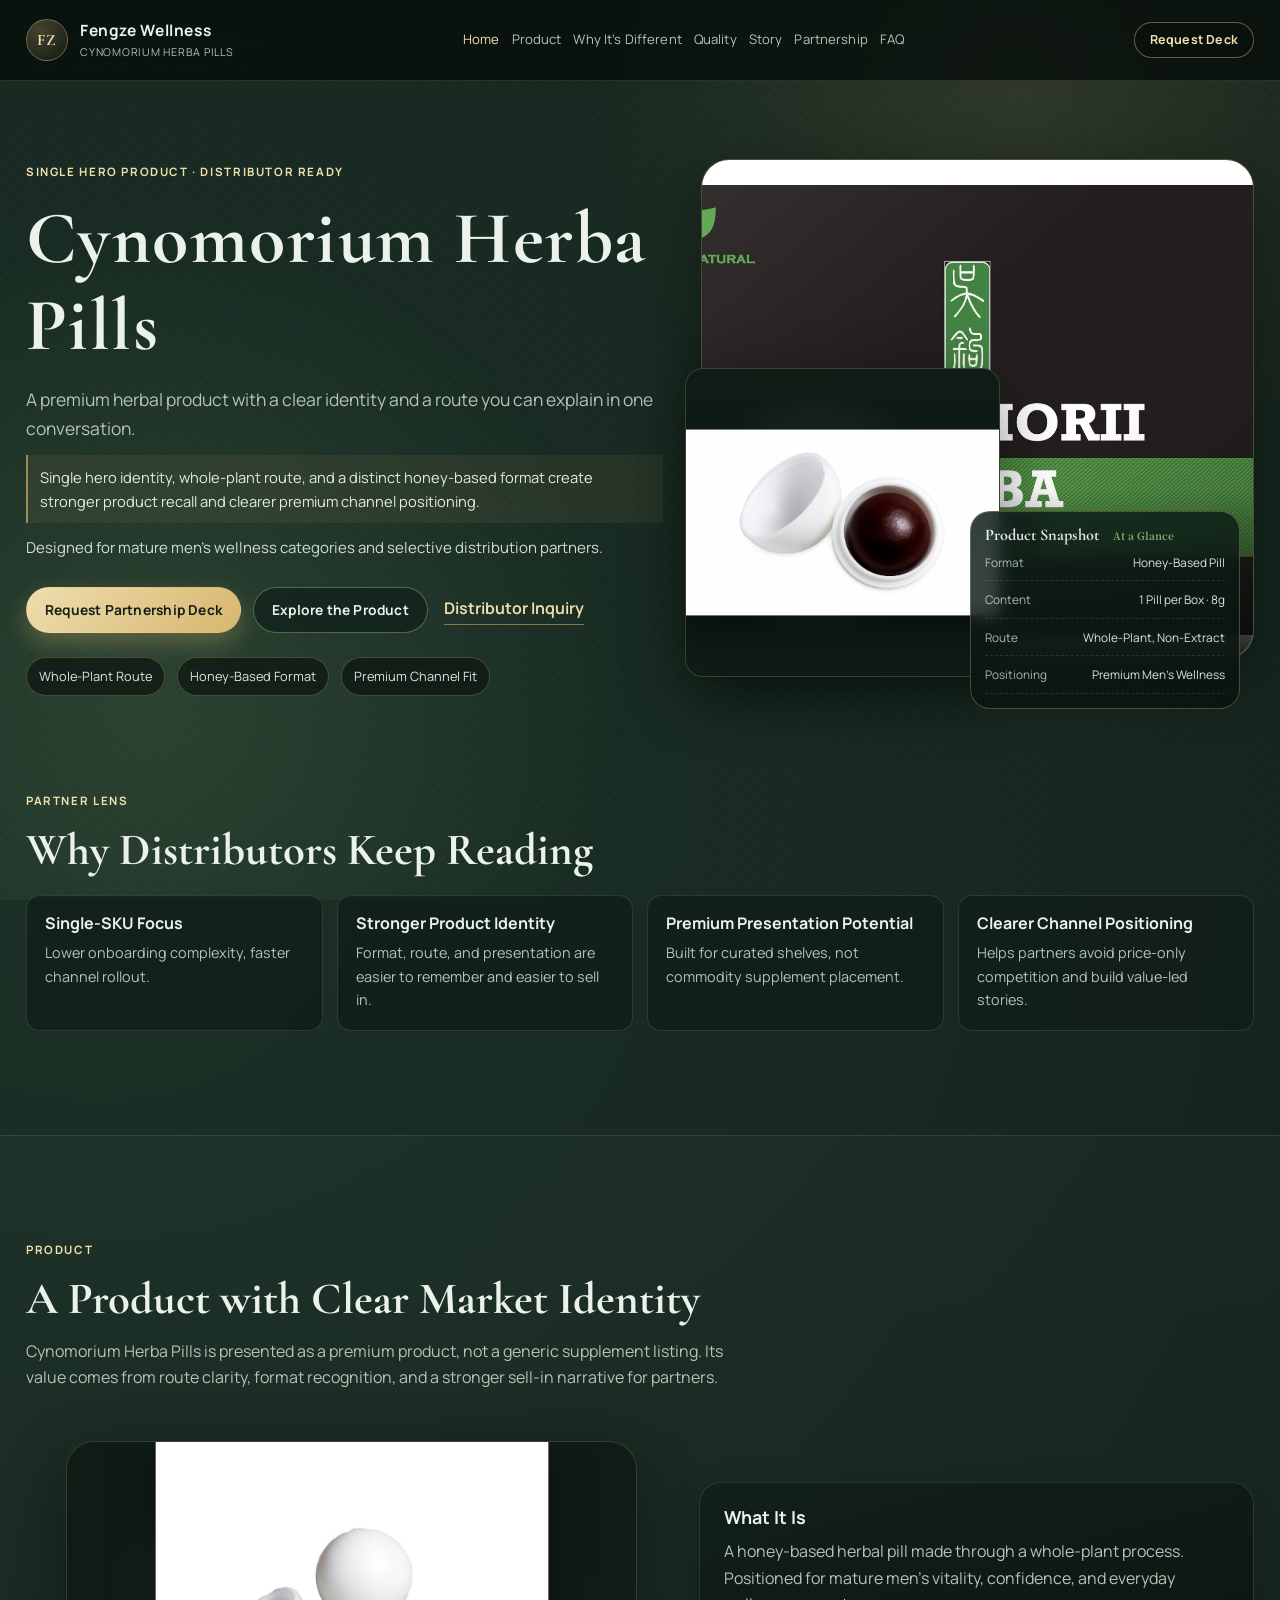
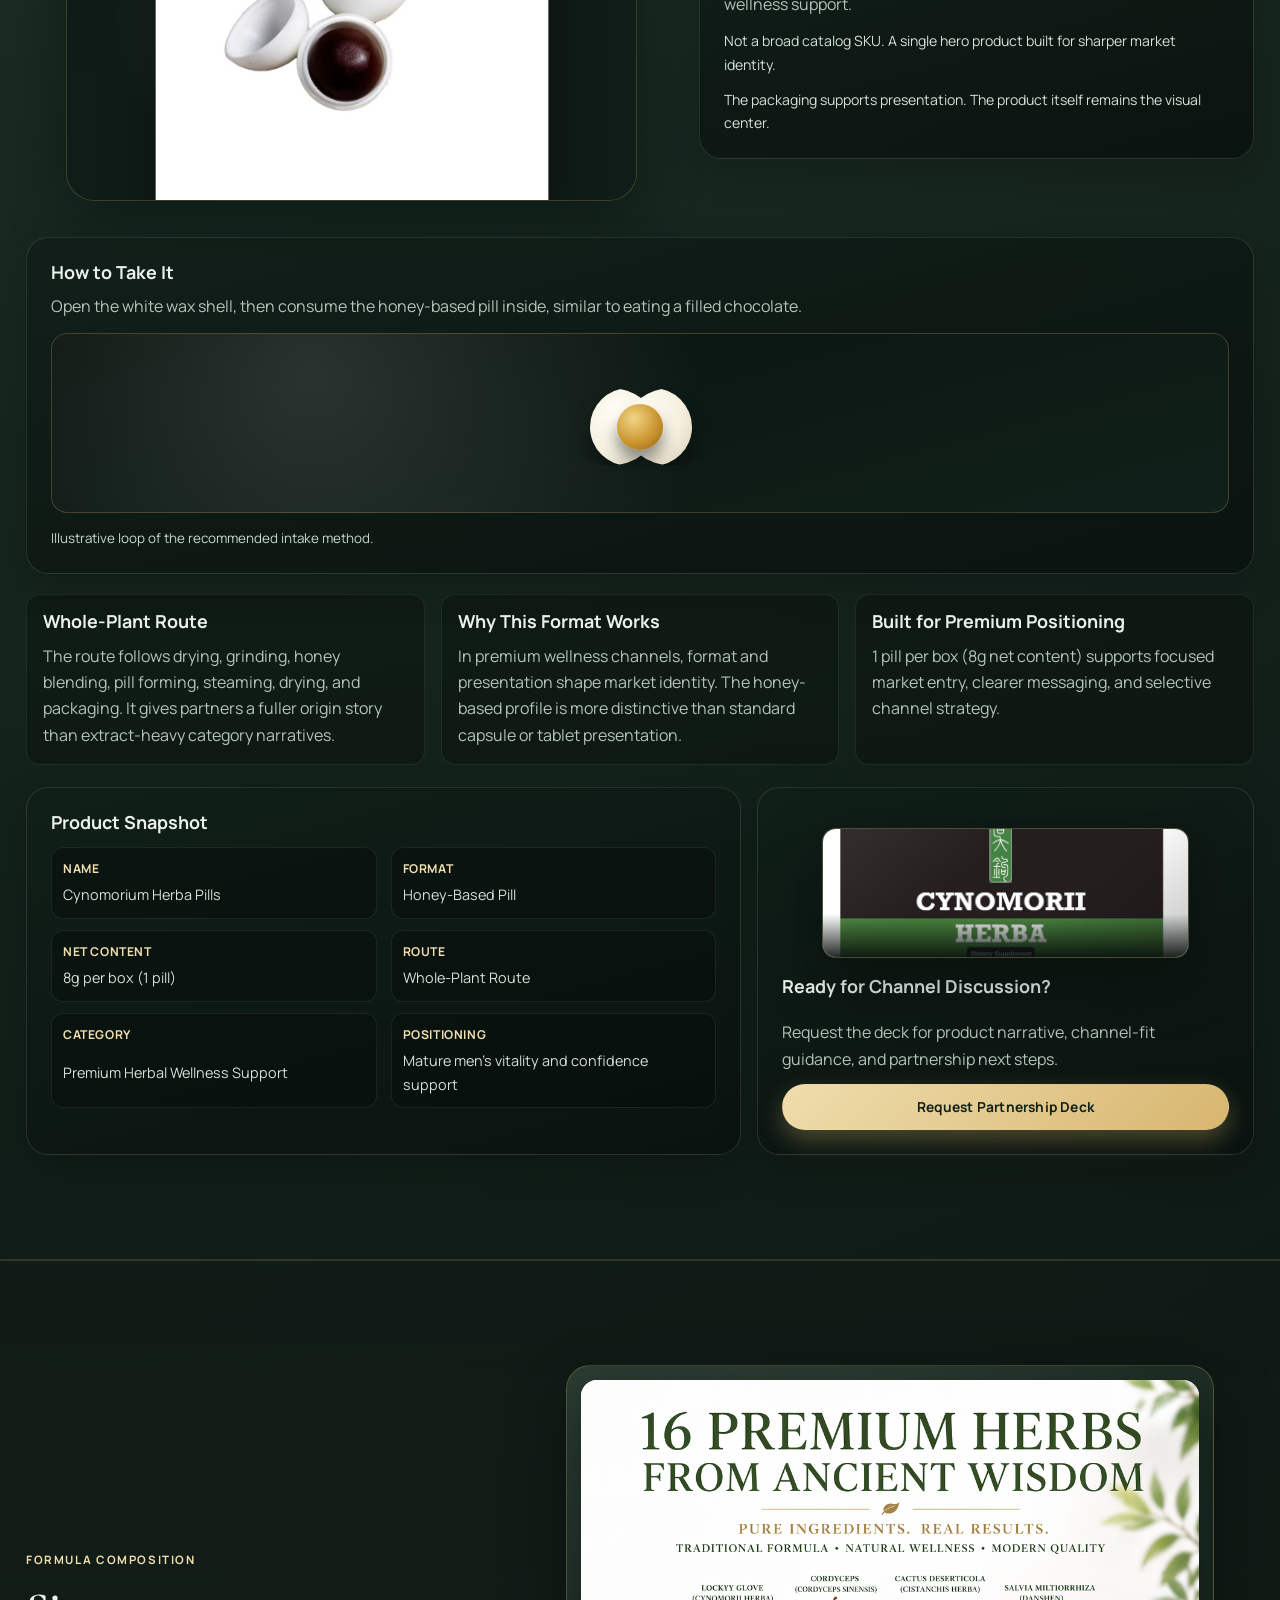
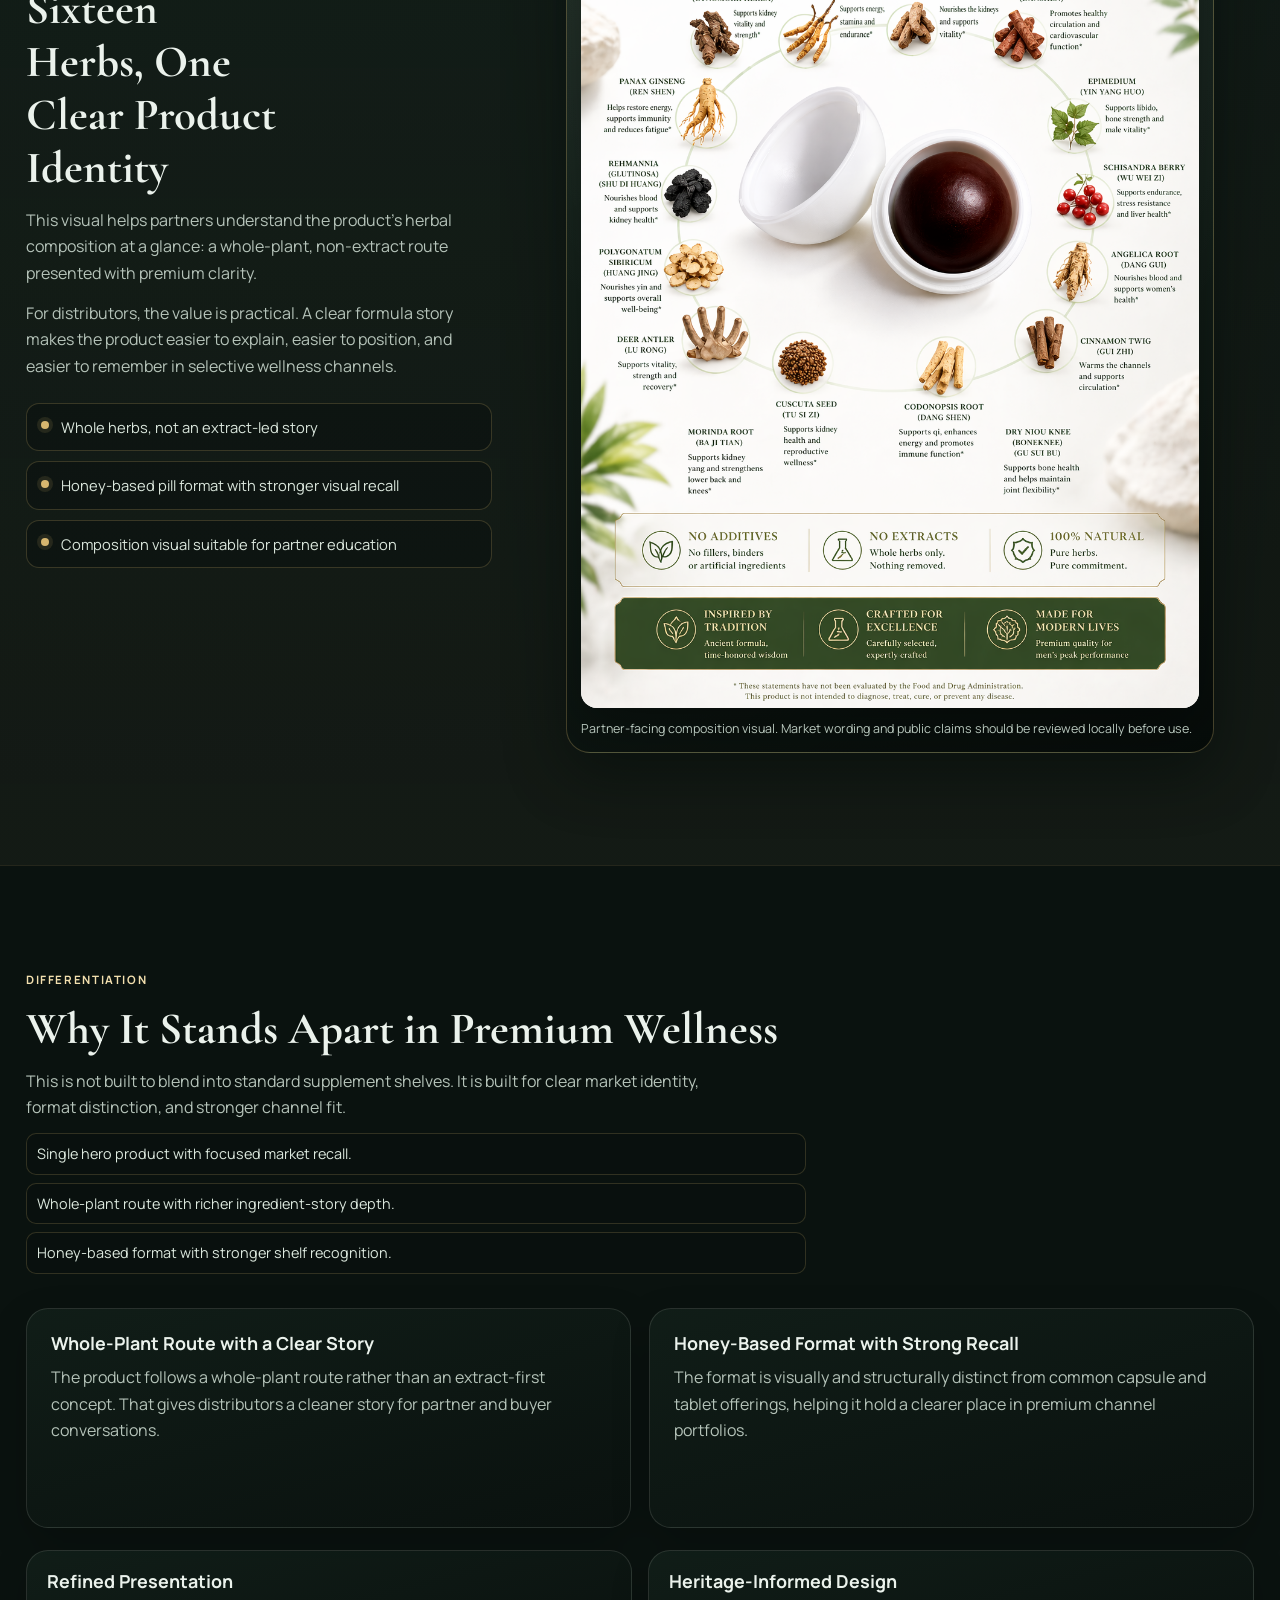
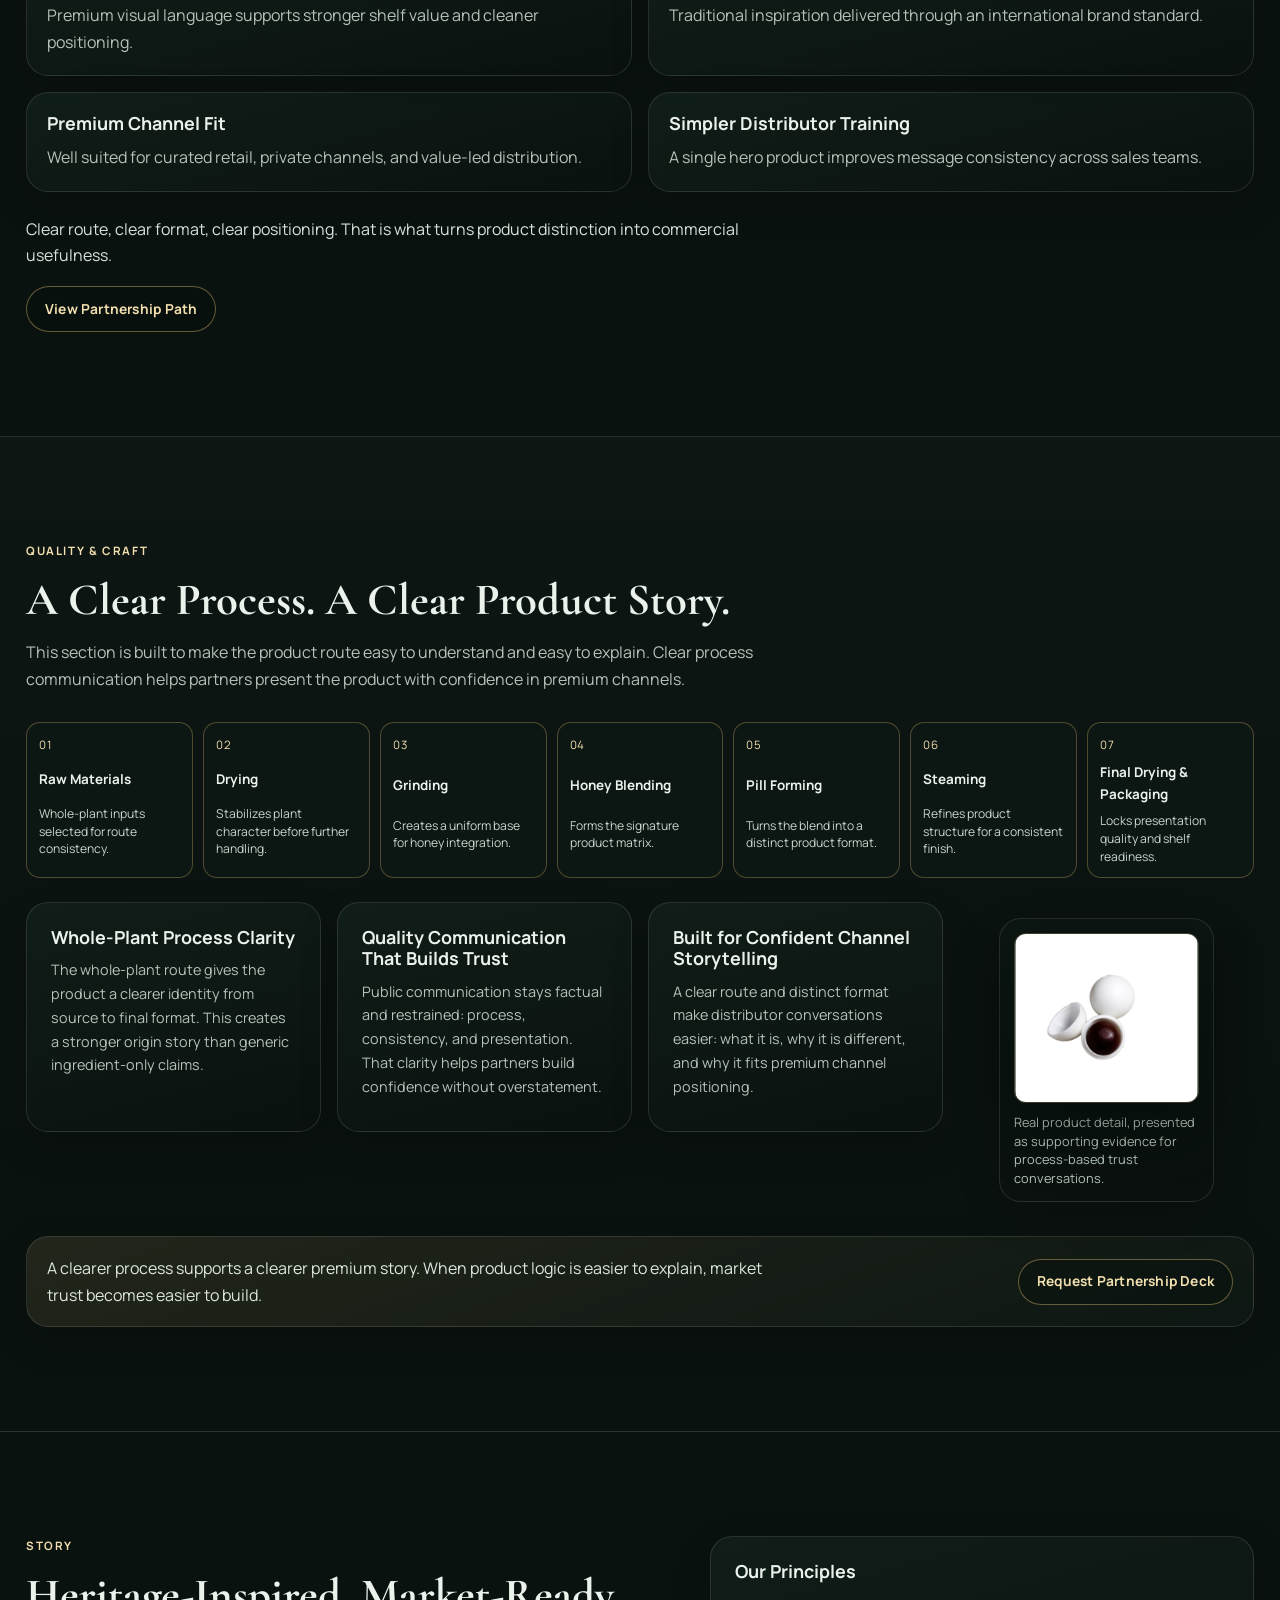
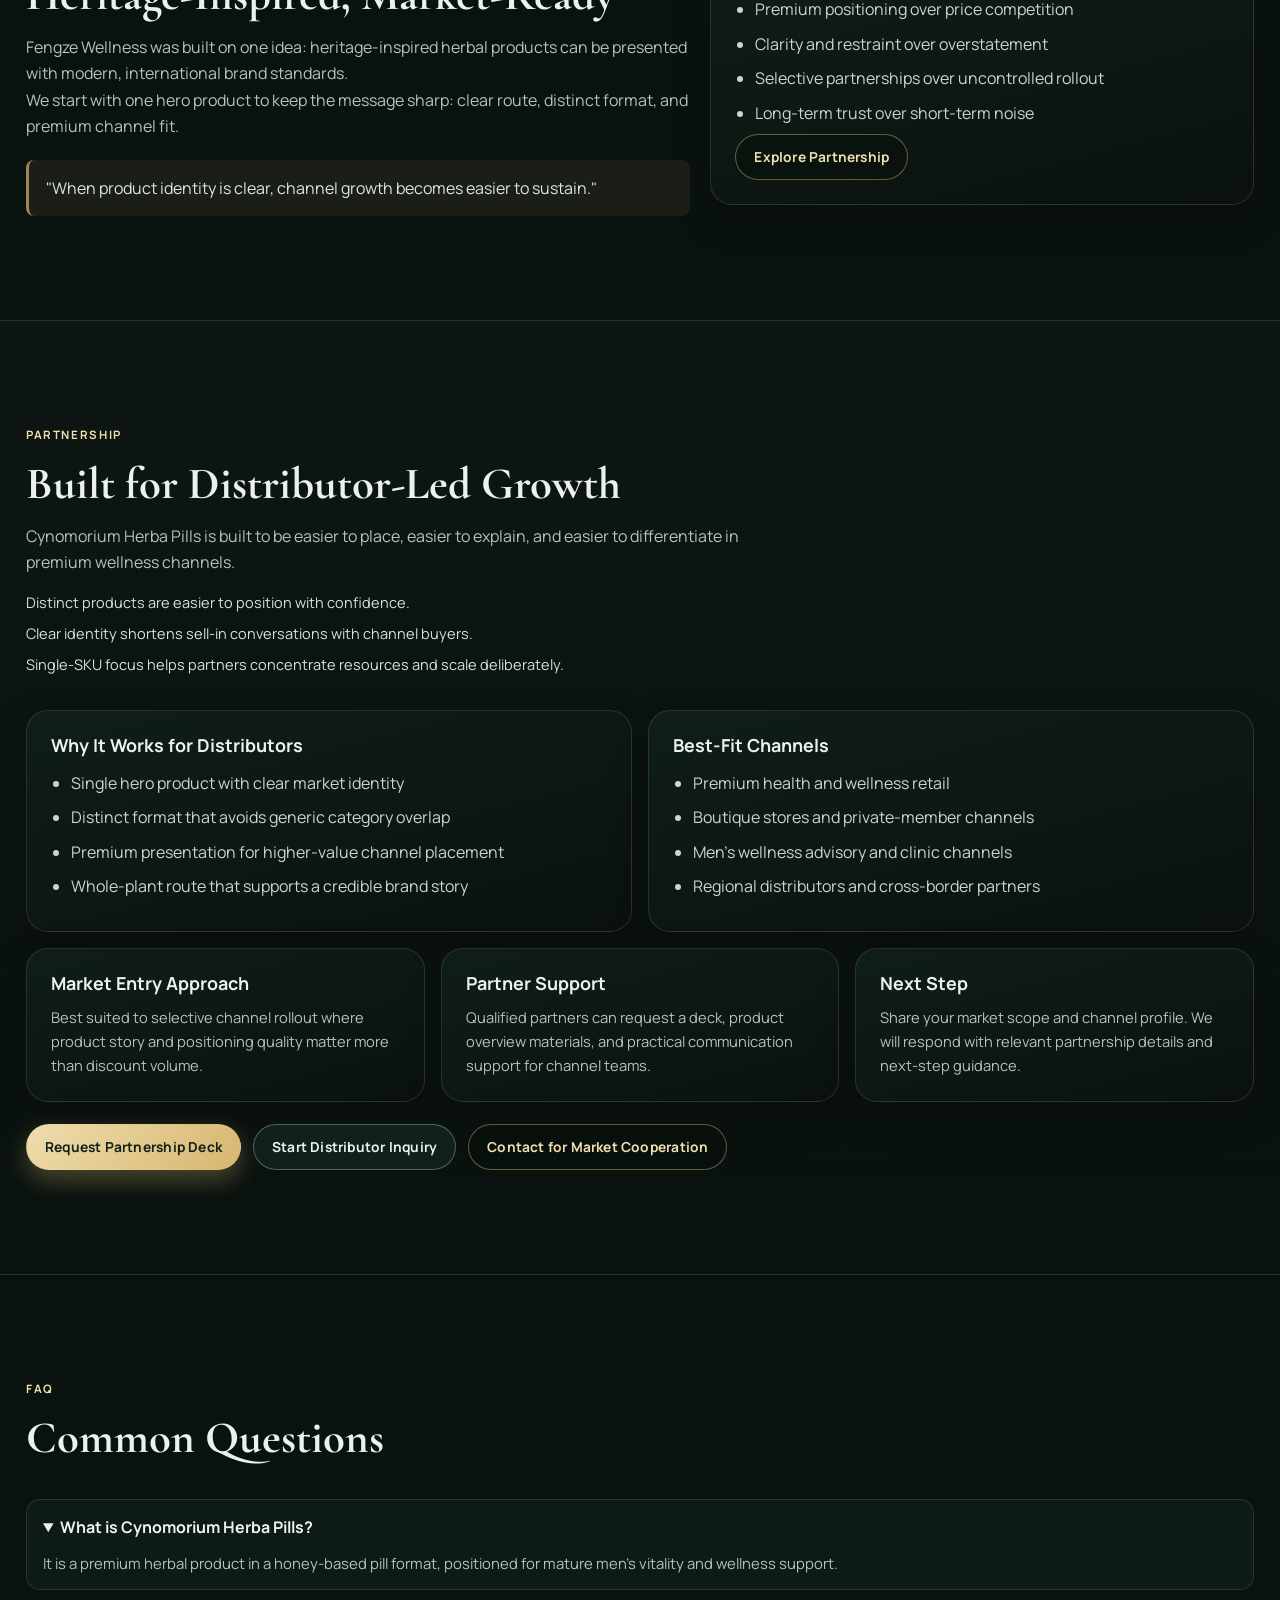
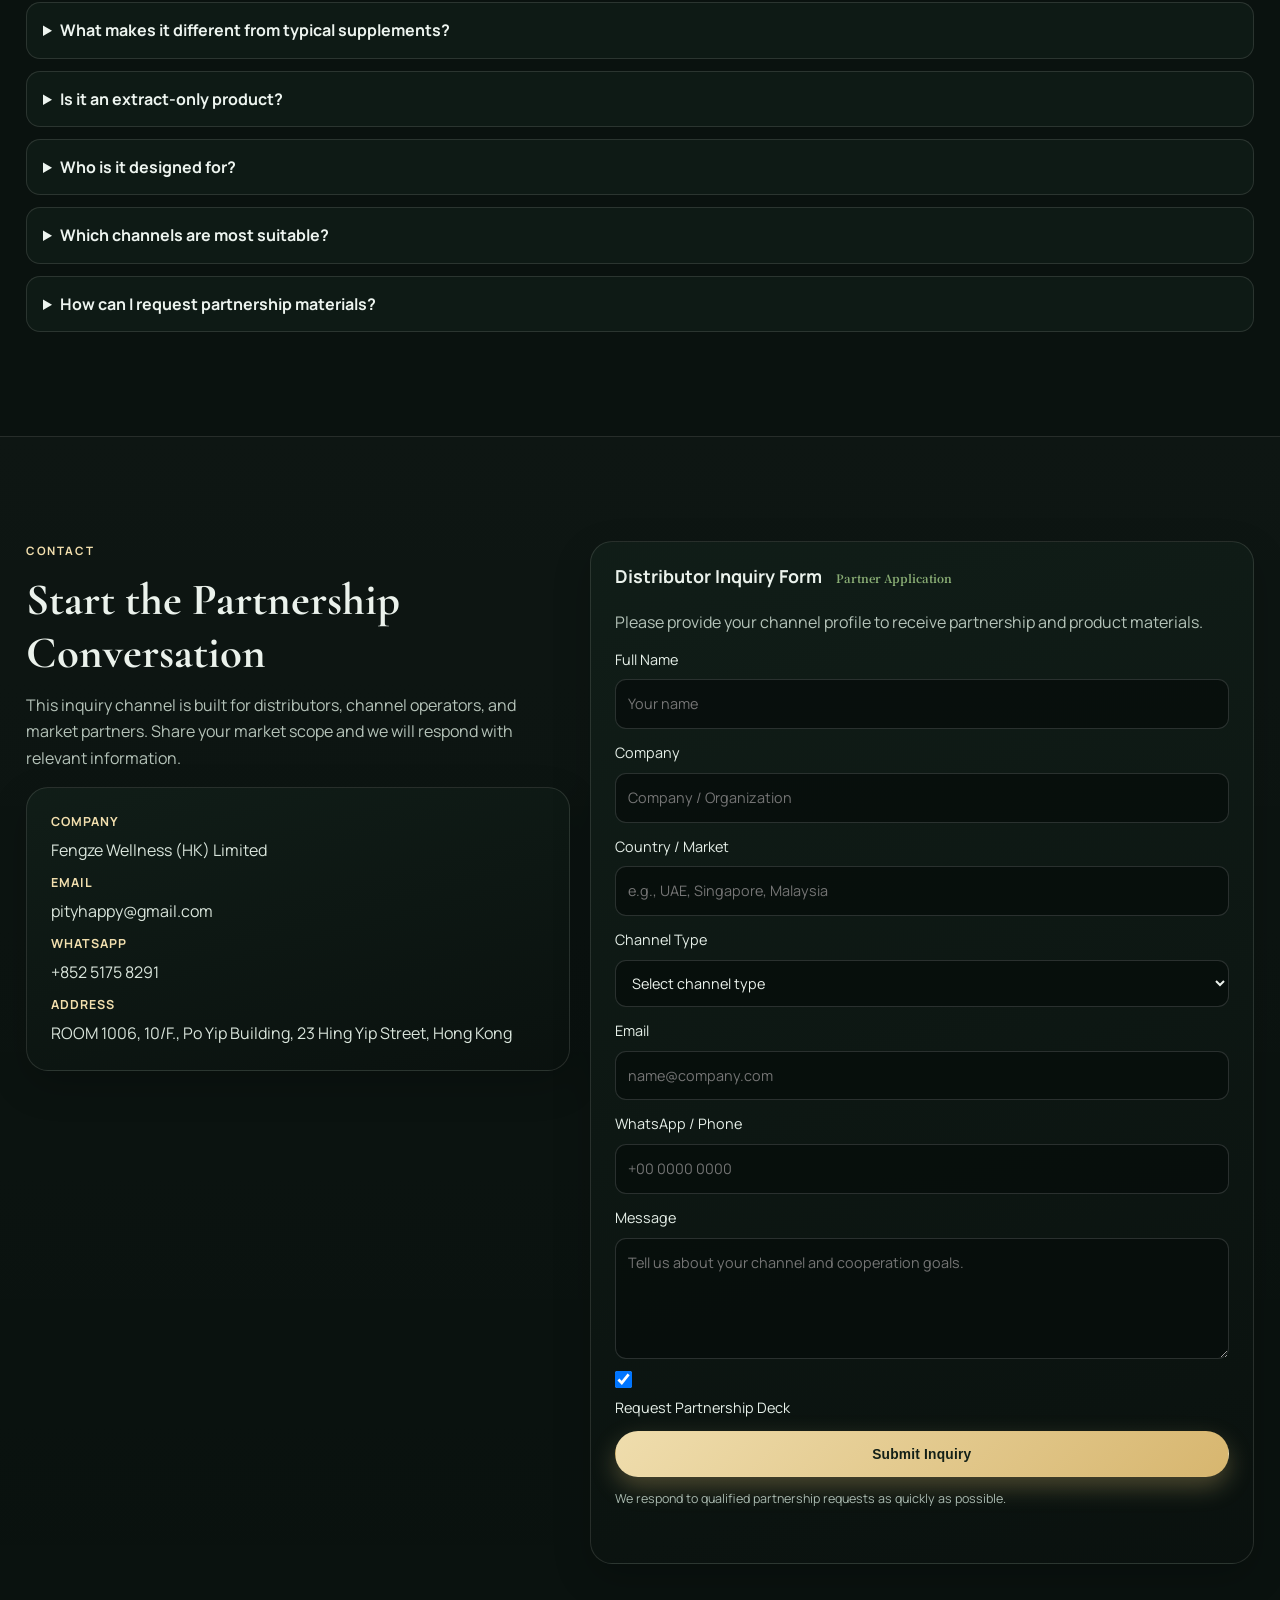
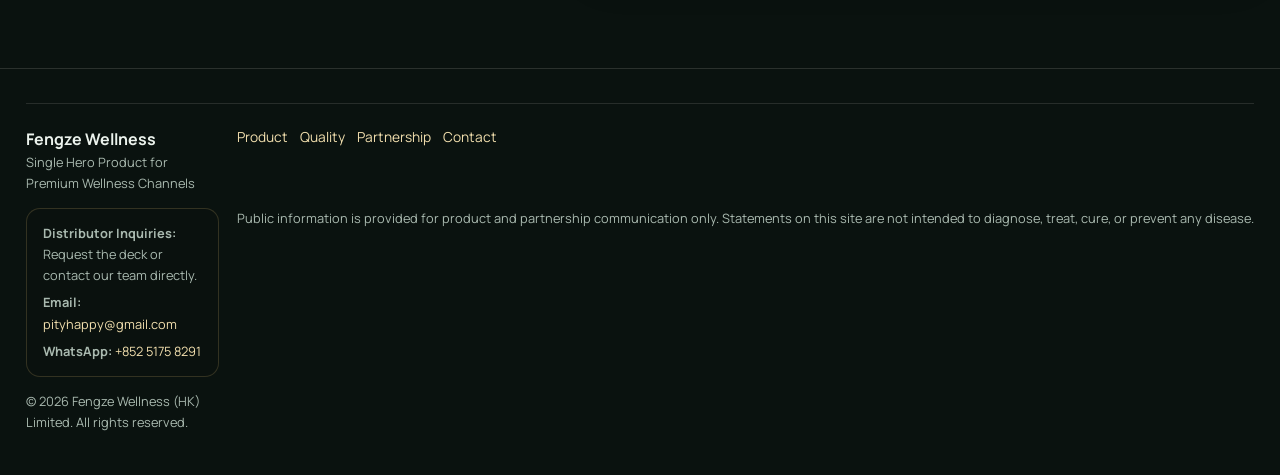
==== index.html @ 2485d64b "Add wax pill usage animation demo" ====
<!DOCTYPE html>
<html lang="en">
<head>
  <meta charset="UTF-8" />
  <meta name="viewport" content="width=device-width, initial-scale=1.0" />
  <title>Cynomorium Herba Pills | Premium Herbal Product for Distribution Partners</title>
  <meta name="description" content="Cynomorium Herba Pills is a premium whole-plant, honey-based herbal product created for mature men's wellness positioning and premium channel distribution." />
  <meta property="og:type" content="website" />
  <meta property="og:title" content="Cynomorium Herba Pills" />
  <meta property="og:description" content="A single hero herbal product with a whole-plant route and premium channel fit for distribution partners." />
  <meta property="og:image" content="./assets/product-front.jpg?v=20260420" />
  <meta property="og:locale" content="en_US" />
  <meta name="twitter:card" content="summary_large_image" />
  <meta name="twitter:title" content="Cynomorium Herba Pills" />
  <meta name="twitter:description" content="Premium whole-plant herbal positioning for distributor-led markets." />
  <meta name="twitter:image" content="./assets/product-front.jpg?v=20260420" />
  <link rel="icon" type="image/svg+xml" href="./public/favicon.svg" />
  <link rel="apple-touch-icon" href="./public/favicon.svg" />
  <link rel="stylesheet" href="./styles.css" />
  <script type="application/ld+json">
    {
      "@context": "https://schema.org",
      "@type": "Product",
      "name": "Cynomorium Herba Pills",
      "brand": {
        "@type": "Brand",
        "name": "Fengze Wellness"
      },
      "description": "A premium whole-plant herbal product in a honey-based pill format for mature men's wellness support.",
      "category": "Herbal Wellness Supplement",
      "additionalProperty": [
        {"@type": "PropertyValue", "name": "Format", "value": "Honey-based pill"},
        {"@type": "PropertyValue", "name": "Route", "value": "Whole-plant route"},
        {"@type": "PropertyValue", "name": "Net Content", "value": "8g per box / 1 pill"}
      ]
    }
  </script>
</head>
<body>
  <div class="page-bg"></div>

  <header class="site-header">
    <div class="container nav-wrap">
      <a class="brand" href="#home" aria-label="Fengze Wellness Home">
        <span class="brand-mark">FZ</span>
        <span>
          <strong>Fengze Wellness</strong>
          <em>Cynomorium Herba Pills</em>
        </span>
      </a>
      <button class="menu-btn" type="button" aria-expanded="false" aria-controls="site-nav">Menu</button>
      <nav id="site-nav" class="site-nav">
        <a href="#home">Home</a>
        <a href="#product">Product</a>
        <a href="#different">Why It’s Different</a>
        <a href="#quality">Quality</a>
        <a href="#story">Story</a>
        <a href="#partnership">Partnership</a>
        <a href="#faq">FAQ</a>
      </nav>
      <div class="nav-actions">
        <a class="btn small ghost" href="#partnership-form">Request Deck</a>
      </div>
    </div>
  </header>

  <main>
    <section id="home" class="hero section">
      <div class="container hero-layout reveal">
        <div class="hero-copy">
          <p class="kicker">Single Hero Product · Distributor Ready</p>
          <h1>Cynomorium Herba Pills</h1>
          <p class="lead">
            A premium herbal product with a clear identity and a route you can explain in one conversation.
          </p>
          <p class="hero-value">
            Single hero identity, whole-plant route, and a distinct honey-based format create stronger product recall and clearer premium channel positioning.
          </p>
          <p class="hero-note">Designed for mature men’s wellness categories and selective distribution partners.</p>
          <div class="cta-row">
            <a class="btn gold" href="#partnership-form">Request Partnership Deck</a>
            <a class="btn dark" href="#product">Explore the Product</a>
            <a class="text-link hero-link" href="#partnership">Distributor Inquiry</a>
          </div>
          <ul class="hero-points">
            <li>Whole-Plant Route</li>
            <li>Honey-Based Format</li>
            <li>Premium Channel Fit</li>
          </ul>
        </div>

        <div class="hero-visual">
          <div class="visual-main surface-frame safe-frame">
            <img class="safe-crop safe-crop-pack" src="./assets/product-front.jpg?v=20260420" data-fallback="./public/placeholder-herbal.svg" alt="Cynomorium Herba Pills premium packaging" />
          </div>
          <div class="visual-mini surface-frame pill-focus-frame">
            <img class="pill-focus-image" src="./public/hero-pill-open.png?v=20260424" data-fallback="./public/placeholder-herbal.svg" alt="Cynomorium Herba Pills pill and open shell detail" />
          </div>
          <aside class="spec-card glass">
            <h2>Product Snapshot <span>At a Glance</span></h2>
            <dl>
              <div><dt>Format</dt><dd>Honey-Based Pill</dd></div>
              <div><dt>Content</dt><dd>1 Pill per Box · 8g</dd></div>
              <div><dt>Route</dt><dd>Whole-Plant, Non-Extract</dd></div>
              <div><dt>Positioning</dt><dd>Premium Men’s Wellness</dd></div>
            </dl>
          </aside>
        </div>
      </div>

      <div class="container distributor-strip reveal">
        <header>
          <p class="kicker">Partner Lens</p>
          <h2>Why Distributors Keep Reading</h2>
        </header>
        <div class="strip-grid">
          <article>
            <h3>Single-SKU Focus</h3>
            <p>Lower onboarding complexity, faster channel rollout.</p>
          </article>
          <article>
            <h3>Stronger Product Identity</h3>
            <p>Format, route, and presentation are easier to remember and easier to sell in.</p>
          </article>
          <article>
            <h3>Premium Presentation Potential</h3>
            <p>Built for curated shelves, not commodity supplement placement.</p>
          </article>
          <article>
            <h3>Clearer Channel Positioning</h3>
            <p>Helps partners avoid price-only competition and build value-led stories.</p>
          </article>
        </div>
      </div>
    </section>

    <section id="product" class="section section-panel">
      <div class="container reveal">
        <div class="section-head">
          <p class="kicker">Product</p>
          <h2>A Product with Clear Market Identity</h2>
          <p>
            Cynomorium Herba Pills is presented as a premium product, not a generic supplement listing.
            Its value comes from route clarity, format recognition, and a stronger sell-in narrative for partners.
          </p>
        </div>

        <div class="product-opening">
          <figure class="product-hero-image surface-frame pill-focus-frame">
            <img class="pill-focus-image" src="./assets/product-main.jpg?v=20260420" data-fallback="./public/placeholder-herbal.svg" alt="Cynomorium Herba Pills real product form in open shell" />
          </figure>
          <article class="card product-intro">
            <h3>What It Is</h3>
            <p>
              A honey-based herbal pill made through a whole-plant process.
              Positioned for mature men’s vitality, confidence, and everyday wellness support.
            </p>
            <p class="sub-value-line">Not a broad catalog SKU. A single hero product built for sharper market identity.</p>
            <p class="sub-value-line">The packaging supports presentation. The product itself remains the visual center.</p>
          </article>
        </div>

        <article class="card usage-demo-card reveal">
          <h3>How to Take It</h3>
          <p>Open the white wax shell, then consume the honey-based pill inside, similar to eating a filled chocolate.</p>
          <div class="wax-eating-demo" aria-hidden="true">
            <div class="wax-shell wax-shell-left"></div>
            <div class="wax-shell wax-shell-right"></div>
            <div class="honey-pill-core"></div>
            <div class="bite-mark"></div>
          </div>
          <p class="usage-demo-note">Illustrative loop of the recommended intake method.</p>
        </article>

        <div class="product-story-grid">
          <article>
            <h3>Whole-Plant Route</h3>
            <p>
              The route follows drying, grinding, honey blending, pill forming, steaming, drying, and packaging.
              It gives partners a fuller origin story than extract-heavy category narratives.
            </p>
          </article>
          <article>
            <h3>Why This Format Works</h3>
            <p>
              In premium wellness channels, format and presentation shape market identity.
              The honey-based profile is more distinctive than standard capsule or tablet presentation.
            </p>
          </article>
          <article>
            <h3>Built for Premium Positioning</h3>
            <p>
              1 pill per box (8g net content) supports focused market entry, clearer messaging, and selective channel strategy.
            </p>
          </article>
        </div>

        <div class="product-bottom">
          <div class="base-spec card">
            <h3>Product Snapshot</h3>
            <div class="spec-table">
              <div><strong>Name</strong><span>Cynomorium Herba Pills</span></div>
              <div><strong>Format</strong><span>Honey-Based Pill</span></div>
              <div><strong>Net Content</strong><span>8g per box (1 pill)</span></div>
              <div><strong>Route</strong><span>Whole-Plant Route</span></div>
              <div><strong>Category</strong><span>Premium Herbal Wellness Support</span></div>
              <div><strong>Positioning</strong><span>Mature men’s vitality and confidence support</span></div>
            </div>
          </div>
          <aside class="card product-cta">
            <figure class="product-pack-support surface-frame safe-frame">
              <img class="safe-crop safe-crop-pack" src="./assets/product-front.jpg?v=20260420" data-fallback="./public/placeholder-herbal.svg" alt="Cynomorium Herba Pills packaging support visual" />
            </figure>
            <h3>Ready for Channel Discussion?</h3>
            <p>
              Request the deck for product narrative, channel-fit guidance, and partnership next steps.
            </p>
            <a class="btn gold" href="#partnership-form">Request Partnership Deck</a>
          </aside>
        </div>
      </div>
    </section>

    <section id="formula" class="section formula-section">
      <div class="container formula-layout reveal">
        <div class="formula-copy">
          <p class="kicker">Formula Composition</p>
          <h2>Sixteen Herbs, One Clear Product Identity</h2>
          <p>
            This visual helps partners understand the product’s herbal composition at a glance:
            a whole-plant, non-extract route presented with premium clarity.
          </p>
          <p>
            For distributors, the value is practical. A clear formula story makes the product easier to explain,
            easier to position, and easier to remember in selective wellness channels.
          </p>
          <ul class="formula-points">
            <li>Whole herbs, not an extract-led story</li>
            <li>Honey-based pill format with stronger visual recall</li>
            <li>Composition visual suitable for partner education</li>
          </ul>
        </div>

        <figure class="formula-visual surface-frame">
          <img src="./public/formula-en.png?v=20260424" alt="Sixteen premium herbs composition visual for Cynomorium Herba Pills" />
          <figcaption>
            Partner-facing composition visual. Market wording and public claims should be reviewed locally before use.
          </figcaption>
        </figure>
      </div>
    </section>

    <section id="different" class="section">
      <div class="container reveal">
        <div class="section-head narrow">
          <p class="kicker">Differentiation</p>
          <h2>Why It Stands Apart in Premium Wellness</h2>
          <p>
            This is not built to blend into standard supplement shelves.
            It is built for clear market identity, format distinction, and stronger channel fit.
          </p>
          <div class="stands-apart-list">
            <p>Single hero product with focused market recall.</p>
            <p>Whole-plant route with richer ingredient-story depth.</p>
            <p>Honey-based format with stronger shelf recognition.</p>
          </div>
        </div>

        <div class="different-primary">
          <article class="feature-block card">
            <h3>Whole-Plant Route with a Clear Story</h3>
            <p>
              The product follows a whole-plant route rather than an extract-first concept.
              That gives distributors a cleaner story for partner and buyer conversations.
            </p>
          </article>
          <article class="feature-block card">
            <h3>Honey-Based Format with Strong Recall</h3>
            <p>
              The format is visually and structurally distinct from common capsule and tablet offerings,
              helping it hold a clearer place in premium channel portfolios.
            </p>
          </article>
        </div>

        <div class="different-secondary">
          <article class="card"><h3>Refined Presentation</h3><p>Premium visual language supports stronger shelf value and cleaner positioning.</p></article>
          <article class="card"><h3>Heritage-Informed Design</h3><p>Traditional inspiration delivered through an international brand standard.</p></article>
          <article class="card"><h3>Premium Channel Fit</h3><p>Well suited for curated retail, private channels, and value-led distribution.</p></article>
          <article class="card"><h3>Simpler Distributor Training</h3><p>A single hero product improves message consistency across sales teams.</p></article>
        </div>

        <p class="different-summary">
          Clear route, clear format, clear positioning. That is what turns product distinction into commercial usefulness.
        </p>
        <a class="btn line" href="#partnership">View Partnership Path</a>
      </div>
    </section>

    <section id="quality" class="section section-panel quality-section">
      <div class="container reveal">
        <div class="section-head quality-head">
          <p class="kicker">QUALITY & CRAFT</p>
          <h2>A Clear Process. A Clear Product Story.</h2>
          <p>
            This section is built to make the product route easy to understand and easy to explain.
            Clear process communication helps partners present the product with confidence in premium channels.
          </p>
        </div>

        <ol class="process-flow quality-process">
          <li><span>01</span><strong>Raw Materials</strong><p>Whole-plant inputs selected for route consistency.</p></li>
          <li><span>02</span><strong>Drying</strong><p>Stabilizes plant character before further handling.</p></li>
          <li><span>03</span><strong>Grinding</strong><p>Creates a uniform base for honey integration.</p></li>
          <li><span>04</span><strong>Honey Blending</strong><p>Forms the signature product matrix.</p></li>
          <li><span>05</span><strong>Pill Forming</strong><p>Turns the blend into a distinct product format.</p></li>
          <li><span>06</span><strong>Steaming</strong><p>Refines product structure for a consistent finish.</p></li>
          <li><span>07</span><strong>Final Drying & Packaging</strong><p>Locks presentation quality and shelf readiness.</p></li>
        </ol>

        <div class="quality-grid quality-value-grid">
          <article class="card quality-value-card">
            <h3>Whole-Plant Process Clarity</h3>
            <p>
              The whole-plant route gives the product a clearer identity from source to final format.
              This creates a stronger origin story than generic ingredient-only claims.
            </p>
          </article>
          <article class="card quality-value-card">
            <h3>Quality Communication That Builds Trust</h3>
            <p>
              Public communication stays factual and restrained: process, consistency, and presentation.
              That clarity helps partners build confidence without overstatement.
            </p>
          </article>
          <article class="card quality-value-card">
            <h3>Built for Confident Channel Storytelling</h3>
            <p>
              A clear route and distinct format make distributor conversations easier:
              what it is, why it is different, and why it fits premium channel positioning.
            </p>
          </article>
          <figure class="card quality-support">
            <div class="quality-support-media surface-frame pill-focus-frame">
              <img class="quality-support-img" src="./assets/product-main.jpg?v=20260420" data-fallback="./public/placeholder-herbal.svg" alt="Cynomorium Herba Pills real product detail" />
            </div>
            <figcaption>Real product detail, presented as supporting evidence for process-based trust conversations.</figcaption>
          </figure>
        </div>

        <div class="card quality-close">
          <p>A clearer process supports a clearer premium story. When product logic is easier to explain, market trust becomes easier to build.</p>
          <a class="btn line" href="#partnership-form">Request Partnership Deck</a>
        </div>
      </div>
    </section>

    <section id="story" class="section">
      <div class="container story-grid reveal">
        <article>
          <p class="kicker">Story</p>
          <h2>Heritage-Inspired, Market-Ready</h2>
          <p>
            Fengze Wellness was built on one idea: heritage-inspired herbal products can be presented with modern,
            international brand standards.
          </p>
          <p>
            We start with one hero product to keep the message sharp: clear route, distinct format, and premium channel fit.
          </p>
          <blockquote>
            "When product identity is clear, channel growth becomes easier to sustain."
          </blockquote>
        </article>

        <article class="card story-card">
          <h3>Our Principles</h3>
          <ul>
            <li>Premium positioning over price competition</li>
            <li>Clarity and restraint over overstatement</li>
            <li>Selective partnerships over uncontrolled rollout</li>
            <li>Long-term trust over short-term noise</li>
          </ul>
          <a class="btn line" href="#partnership">Explore Partnership</a>
        </article>
      </div>
    </section>

    <section id="partnership" class="section section-panel">
      <div class="container reveal">
        <div class="section-head">
          <p class="kicker">Partnership</p>
          <h2>Built for Distributor-Led Growth</h2>
          <p>
            Cynomorium Herba Pills is built to be easier to place, easier to explain, and easier to differentiate
            in premium wellness channels.
          </p>
          <div class="partner-matters-list">
            <p>Distinct products are easier to position with confidence.</p>
            <p>Clear identity shortens sell-in conversations with channel buyers.</p>
            <p>Single-SKU focus helps partners concentrate resources and scale deliberately.</p>
          </div>
        </div>

        <div class="partnership-layout">
          <article class="card partner-lead">
            <h3>Why It Works for Distributors</h3>
            <ul>
              <li>Single hero product with clear market identity</li>
              <li>Distinct format that avoids generic category overlap</li>
              <li>Premium presentation for higher-value channel placement</li>
              <li>Whole-plant route that supports a credible brand story</li>
            </ul>
          </article>
          <article class="card partner-lead">
            <h3>Best-Fit Channels</h3>
            <ul>
              <li>Premium health and wellness retail</li>
              <li>Boutique stores and private-member channels</li>
              <li>Men’s wellness advisory and clinic channels</li>
              <li>Regional distributors and cross-border partners</li>
            </ul>
          </article>
        </div>

        <div class="partner-grid">
          <article class="card">
            <h3>Market Entry Approach</h3>
            <p>
              Best suited to selective channel rollout where product story and positioning quality matter more than discount volume.
            </p>
          </article>
          <article class="card">
            <h3>Partner Support</h3>
            <p>
              Qualified partners can request a deck, product overview materials, and practical communication support for channel teams.
            </p>
          </article>
          <article class="card">
            <h3>Next Step</h3>
            <p>
              Share your market scope and channel profile. We will respond with relevant partnership details and next-step guidance.
            </p>
          </article>
        </div>

        <div class="partner-cta-row">
          <a class="btn gold" href="#partnership-form">Request Partnership Deck</a>
          <a class="btn dark" href="#partnership-form">Start Distributor Inquiry</a>
          <a class="btn line" href="#contact">Contact for Market Cooperation</a>
        </div>
      </div>
    </section>

    <section id="faq" class="section">
      <div class="container reveal">
        <div class="section-head narrow">
          <p class="kicker">FAQ</p>
          <h2>Common Questions</h2>
        </div>

        <div class="faq-list">
          <details class="faq-item" open>
            <summary>What is Cynomorium Herba Pills?</summary>
            <p>It is a premium herbal product in a honey-based pill format, positioned for mature men’s vitality and wellness support.</p>
          </details>
          <details class="faq-item">
            <summary>What makes it different from typical supplements?</summary>
            <p>Its distinction comes from a whole-plant route, recognizable format, and a focused single-product brand approach.</p>
          </details>
          <details class="faq-item">
            <summary>Is it an extract-only product?</summary>
            <p>No. The product is positioned around a whole-plant route rather than an extract-only concept.</p>
          </details>
          <details class="faq-item">
            <summary>Who is it designed for?</summary>
            <p>It is designed for mature men seeking vitality, confidence, and wellness-focused daily support.</p>
          </details>
          <details class="faq-item">
            <summary>Which channels are most suitable?</summary>
            <p>Premium wellness retail, boutique channels, private-member models, and selected distributor networks.</p>
          </details>
          <details class="faq-item">
            <summary>How can I request partnership materials?</summary>
            <p>Submit a distributor inquiry form or contact us directly by email or WhatsApp for the partnership deck.</p>
          </details>
        </div>
      </div>
    </section>

    <section id="contact" class="section section-panel">
      <div class="container contact-layout reveal">
        <article>
          <p class="kicker">Contact</p>
          <h2>Start the Partnership Conversation</h2>
          <p>
            This inquiry channel is built for distributors, channel operators, and market partners.
            Share your market scope and we will respond with relevant information.
          </p>

          <div class="contact-card card">
            <div><strong>Company</strong><span>Fengze Wellness (HK) Limited</span></div>
            <div><strong>Email</strong><a href="mailto:pityhappy@gmail.com">pityhappy@gmail.com</a></div>
            <div><strong>WhatsApp</strong><a href="https://wa.me/85251758291" target="_blank" rel="noreferrer">+852 5175 8291</a></div>
            <div><strong>Address</strong><span>ROOM 1006, 10/F., Po Yip Building, 23 Hing Yip Street, Hong Kong</span></div>
          </div>
        </article>

        <form id="partnership-form" class="card inquiry-form" novalidate method="POST" action="https://formsubmit.co/ajax/pityhappy@gmail.com">
          <h3>Distributor Inquiry Form <span>Partner Application</span></h3>
          <p>Please provide your channel profile to receive partnership and product materials.</p>
          <input type="hidden" name="_subject" value="New Partnership Inquiry - Cynomorium Herba Pills" />
          <input type="hidden" name="_captcha" value="false" />
          <input type="hidden" name="_template" value="table" />
          <input type="hidden" name="site_language" value="en" />
          <input class="hp-field" type="text" name="_honey" tabindex="-1" autocomplete="off" />

          <label>
            Full Name
            <input type="text" name="fullName" required placeholder="Your name" />
          </label>
          <label>
            Company
            <input type="text" name="company" required placeholder="Company / Organization" />
          </label>
          <label>
            Country / Market
            <input type="text" name="market" required placeholder="e.g., UAE, Singapore, Malaysia" />
          </label>
          <label>
            Channel Type
            <select name="channelType" required>
              <option value="">Select channel type</option>
              <option>Distributor</option>
              <option>Wholesaler</option>
              <option>Retail Chain</option>
              <option>Clinic / Wellness Center</option>
              <option>Private Membership Channel</option>
              <option>Other</option>
            </select>
          </label>
          <label>
            Email
            <input type="email" name="email" required placeholder="name@company.com" />
          </label>
          <label>
            WhatsApp / Phone
            <input type="text" name="whatsapp" placeholder="+00 0000 0000" />
          </label>
          <label>
            Message
            <textarea name="message" rows="4" placeholder="Tell us about your channel and cooperation goals."></textarea>
          </label>

          <label class="checkline">
            <input type="checkbox" name="deck" checked />
            Request Partnership Deck
          </label>

          <button class="btn gold" type="submit">Submit Inquiry</button>
          <p class="form-note">We respond to qualified partnership requests as quickly as possible.</p>
          <p class="form-feedback" role="status" aria-live="polite"></p>
        </form>
      </div>
    </section>
  </main>

  <footer class="site-footer">
    <div class="container footer-grid">
      <div>
        <strong>Fengze Wellness</strong>
        <p>Single Hero Product for Premium Wellness Channels</p>
      </div>
      <nav>
        <a href="#product">Product</a>
        <a href="#quality">Quality</a>
        <a href="#partnership">Partnership</a>
        <a href="#contact">Contact</a>
      </nav>

      <div class="footer-trust">
        <p><strong>Distributor Inquiries:</strong> Request the deck or contact our team directly.</p>
        <p><strong>Email:</strong> <a href="mailto:pityhappy@gmail.com">pityhappy@gmail.com</a></p>
        <p><strong>WhatsApp:</strong> <a href="https://wa.me/85251758291" target="_blank" rel="noreferrer">+852 5175 8291</a></p>
      </div>

      <p class="compliance-note">
        Public information is provided for product and partnership communication only. Statements on this site are not intended to diagnose, treat, cure, or prevent any disease.
      </p>
      <p class="copyright">© <span id="year"></span> Fengze Wellness (HK) Limited. All rights reserved.</p>
    </div>
  </footer>

  <script src="./site.js"></script>
</body>
</html>
---- styles.css ----
@import url('https://fonts.googleapis.com/css2?family=Manrope:wght@400;500;600;700;800&family=Cormorant+Garamond:wght@500;600;700&family=Noto+Serif+SC:wght@500;600&display=swap');

:root {
  --bg: #0a120f;
  --bg-soft: #0f1a16;
  --panel: #14231c;
  --panel-2: #1a2d24;
  --text: #ebf2ec;
  --muted: #b5c3b9;
  --line: rgba(236, 233, 219, 0.13);
  --gold: #d7b66f;
  --gold-soft: #f2dfae;
  --green: #88ab73;
  --ink: #08100d;
  --max: 1240px;
  --radius-xl: 28px;
  --radius-lg: 22px;
  --radius-md: 14px;
  --shadow: 0 20px 60px rgba(2, 8, 6, 0.45);
}

* {
  box-sizing: border-box;
}

html {
  scroll-behavior: smooth;
}

body {
  margin: 0;
  min-height: 100vh;
  background: radial-gradient(circle at 8% 8%, #1c3127 0%, var(--bg) 34%),
    linear-gradient(168deg, #08100d 0%, #0e1813 50%, #0a120f 100%);
  color: var(--text);
  font-family: "Manrope", "Segoe UI", "PingFang SC", "Microsoft YaHei", sans-serif;
  line-height: 1.65;
}

.page-bg {
  position: fixed;
  inset: 0;
  z-index: -1;
  pointer-events: none;
  background-image:
    radial-gradient(circle at 80% 10%, rgba(215, 182, 111, 0.13), transparent 34%),
    radial-gradient(circle at 12% 78%, rgba(136, 171, 115, 0.15), transparent 36%),
    repeating-linear-gradient(130deg, rgba(255, 255, 255, 0.02) 0, rgba(255, 255, 255, 0.02) 1px, transparent 1px, transparent 10px);
}

a {
  color: inherit;
  text-decoration: none;
}

img {
  max-width: 100%;
  display: block;
}

.container {
  width: min(var(--max), 100% - 52px);
  margin: 0 auto;
}

.section {
  padding: 104px 0;
  position: relative;
}

.section-panel {
  background: linear-gradient(180deg, rgba(255, 255, 255, 0.018), rgba(255, 255, 255, 0));
  border-top: 1px solid var(--line);
  border-bottom: 1px solid var(--line);
}

.site-header {
  position: sticky;
  top: 0;
  z-index: 80;
  background: rgba(6, 13, 10, 0.76);
  backdrop-filter: blur(14px);
  border-bottom: 1px solid rgba(215, 182, 111, 0.18);
  transition: box-shadow 0.35s ease, background-color 0.35s ease;
}

.site-header.scrolled {
  background: rgba(5, 10, 8, 0.9);
  box-shadow: 0 14px 34px rgba(0, 0, 0, 0.34);
}

.nav-wrap {
  min-height: 80px;
  display: grid;
  grid-template-columns: auto 1fr auto;
  align-items: center;
  gap: 18px;
}

.brand {
  display: inline-flex;
  align-items: center;
  gap: 12px;
  min-width: 0;
}

.brand strong {
  display: block;
  font-size: 0.97rem;
  letter-spacing: 0.04em;
}

.brand em {
  display: block;
  font-style: normal;
  color: var(--muted);
  font-size: 0.67rem;
  letter-spacing: 0.07em;
  text-transform: uppercase;
}

.brand-mark {
  width: 42px;
  height: 42px;
  border-radius: 50%;
  display: inline-grid;
  place-items: center;
  border: 1px solid rgba(215, 182, 111, 0.42);
  color: var(--gold-soft);
  font-weight: 700;
  letter-spacing: 0.08em;
  font-family: "Cormorant Garamond", serif;
  background: radial-gradient(circle at 30% 24%, rgba(215, 182, 111, 0.3), rgba(20, 34, 28, 0.52));
}

.site-nav {
  justify-self: center;
  display: flex;
  align-items: center;
  justify-content: center;
  gap: 12px;
  flex-wrap: nowrap;
}

.site-nav a {
  color: var(--muted);
  font-size: 0.82rem;
  letter-spacing: 0.01em;
  white-space: nowrap;
  transition: color 0.24s ease;
}

.site-nav a:hover,
.site-nav a.active {
  color: var(--gold-soft);
}

.nav-actions {
  display: inline-flex;
  align-items: center;
  gap: 8px;
}

.menu-btn {
  display: none;
  border: 1px solid var(--line);
  background: rgba(18, 34, 28, 0.8);
  color: var(--text);
  border-radius: 999px;
  padding: 8px 14px;
  cursor: pointer;
}

.btn {
  display: inline-flex;
  align-items: center;
  justify-content: center;
  min-height: 46px;
  padding: 0 18px;
  border-radius: 999px;
  font-weight: 700;
  font-size: 0.86rem;
  letter-spacing: 0.015em;
  border: 1px solid transparent;
  transition: transform 0.2s ease, border-color 0.2s ease, background-color 0.2s ease;
}

.btn:hover {
  transform: translateY(-1px);
}

.btn.small {
  min-height: 36px;
  padding: 0 15px;
  font-size: 0.78rem;
}

.btn.gold {
  color: #132017;
  background: linear-gradient(135deg, #efddad, var(--gold));
  box-shadow: 0 10px 24px rgba(215, 182, 111, 0.32);
}

.btn.dark {
  color: var(--text);
  border-color: rgba(136, 171, 115, 0.52);
  background: rgba(19, 35, 29, 0.86);
}

.btn.line,
.btn.ghost {
  color: var(--gold-soft);
  border-color: rgba(215, 182, 111, 0.45);
  background: rgba(8, 15, 12, 0.36);
}

.text-link {
  display: inline-flex;
  align-items: center;
  gap: 6px;
  color: var(--gold-soft);
  font-weight: 650;
  border-bottom: 1px solid rgba(215, 182, 111, 0.55);
  padding-bottom: 2px;
}

.hero {
  padding-top: 78px;
}

.hero-layout {
  display: grid;
  grid-template-columns: 1.07fr 0.93fr;
  gap: 38px;
  align-items: center;
}

.kicker {
  margin: 0 0 14px;
  color: var(--gold-soft);
  text-transform: uppercase;
  letter-spacing: 0.14em;
  font-size: 0.72rem;
  font-weight: 700;
}

h1,
h2,
h3 {
  margin: 0;
  line-height: 1.18;
}

h1 {
  font-size: clamp(2.3rem, 5.8vw, 4.7rem);
  font-family: "Cormorant Garamond", "Noto Serif SC", serif;
  letter-spacing: 0.02em;
  margin-bottom: 15px;
}

h1 span,
h2 span,
h3 span {
  display: inline-block;
  font-family: "Noto Serif SC", serif;
  color: var(--green);
  font-size: 0.63em;
  margin-left: 10px;
  vertical-align: middle;
}

h2 {
  font-size: clamp(1.75rem, 4vw, 2.8rem);
  font-family: "Cormorant Garamond", "Noto Serif SC", serif;
  margin-bottom: 12px;
}

h3 {
  font-size: 1.12rem;
  margin-bottom: 10px;
}

p {
  margin: 0;
  color: var(--muted);
}

.lead {
  max-width: 57ch;
  font-size: 1.09rem;
}

.hero-note {
  margin-top: 13px;
  color: #cfddd2;
  font-size: 0.94rem;
}

.hero-value {
  margin-top: 12px;
  padding: 10px 12px;
  border-left: 2px solid rgba(215, 182, 111, 0.65);
  background: rgba(215, 182, 111, 0.08);
  color: #e2ebe4;
  font-size: 0.92rem;
}

.cta-row {
  margin-top: 26px;
  display: flex;
  align-items: center;
  flex-wrap: wrap;
  gap: 12px;
}

.hero-link {
  margin-left: 4px;
}

.hero-points {
  list-style: none;
  margin: 24px 0 0;
  padding: 0;
  display: flex;
  gap: 12px;
  flex-wrap: wrap;
}

.hero-points li {
  border: 1px solid rgba(215, 182, 111, 0.28);
  background: rgba(14, 25, 20, 0.78);
  border-radius: 999px;
  padding: 8px 12px;
  font-size: 0.8rem;
  color: #dce8de;
}

.hero-visual {
  position: relative;
  min-height: 540px;
}

.surface-frame {
  position: relative;
  overflow: hidden;
  border: 1px solid rgba(215, 182, 111, 0.28);
  box-shadow: var(--shadow);
  background: linear-gradient(170deg, #10201a, #182b23);
}

.surface-frame::after {
  content: "";
  position: absolute;
  inset: 0;
  pointer-events: none;
  background: linear-gradient(140deg, rgba(255, 255, 255, 0.08), transparent 38%, transparent 62%, rgba(0, 0, 0, 0.24));
}

.safe-frame::before {
  content: "";
  position: absolute;
  left: 0;
  right: 0;
  bottom: 0;
  height: 34%;
  z-index: 1;
  pointer-events: none;
  background: linear-gradient(180deg, rgba(6, 12, 10, 0), rgba(6, 12, 10, 0.88));
}

.safe-crop {
  width: 100%;
  height: 100%;
  object-fit: cover;
  transform: scale(1.035);
}

.safe-crop-top {
  object-position: center 18%;
}

.safe-crop-mid {
  object-position: center 28%;
}

.safe-crop-pack {
  object-position: center 48%;
}

.pill-focus-frame {
  border-color: rgba(215, 182, 111, 0.22);
  background:
    radial-gradient(circle at 42% 48%, rgba(255, 255, 255, 0.12), rgba(15, 27, 22, 0.9) 52%),
    linear-gradient(170deg, #0f1d18, #182a23);
}

.pill-focus-frame::after {
  background: none;
}

.pill-focus-image {
  width: 100%;
  height: 100%;
  object-fit: contain;
  object-position: center center;
  transform: scale(1.05);
  filter: drop-shadow(0 22px 24px rgba(0, 0, 0, 0.45));
}

.visual-main {
  border-radius: var(--radius-xl);
  height: 500px;
}

.visual-main img {
  width: 100%;
  height: 100%;
}

.visual-mini {
  border-radius: 18px;
  width: 57%;
  aspect-ratio: 1.02;
  position: absolute;
  left: -16px;
  bottom: 22px;
  z-index: 2;
}

.visual-mini img {
  width: 100%;
  height: 100%;
}

.glass {
  background: linear-gradient(170deg, rgba(15, 32, 26, 0.92), rgba(9, 18, 15, 0.84));
  border: 1px solid rgba(215, 182, 111, 0.34);
  backdrop-filter: blur(8px);
}

.spec-card {
  max-width: 270px;
  width: calc(100% - 52px);
  border-radius: 20px;
  padding: 14px;
  position: absolute;
  right: 14px;
  bottom: -10px;
  opacity: 0.93;
  z-index: 3;
}

.spec-card h2 {
  font-size: 1.02rem;
  margin-bottom: 8px;
}

.spec-card dl {
  margin: 0;
  display: grid;
  gap: 9px;
}

.spec-card dl div {
  display: flex;
  justify-content: space-between;
  gap: 8px;
  padding-bottom: 8px;
  border-bottom: 1px dashed rgba(255, 255, 255, 0.12);
}

.spec-card dt,
.spec-card dd {
  margin: 0;
  font-size: 0.74rem;
}

.spec-card dt {
  color: #b4c4b9;
}

.spec-card dd {
  text-align: right;
  color: #edf4ef;
}

.distributor-strip {
  margin-top: 92px;
}

.distributor-strip header {
  margin-bottom: 18px;
}

.strip-grid {
  display: grid;
  grid-template-columns: repeat(4, 1fr);
  gap: 14px;
}

.strip-grid article {
  border: 1px solid var(--line);
  border-radius: var(--radius-md);
  padding: 18px;
  background: rgba(16, 29, 24, 0.72);
}

.strip-grid h3 {
  font-size: 1rem;
  margin-bottom: 8px;
}

.strip-grid p {
  font-size: 0.9rem;
}

.section-head {
  margin-bottom: 34px;
}

.section-head > p {
  max-width: 72ch;
}

.section-head.narrow {
  max-width: 780px;
}

.card {
  border: 1px solid var(--line);
  border-radius: var(--radius-lg);
  background: linear-gradient(165deg, rgba(17, 31, 25, 0.9), rgba(10, 18, 15, 0.9));
  padding: 24px;
  box-shadow: 0 14px 38px rgba(0, 0, 0, 0.2);
}

.card ul {
  margin: 14px 0 0;
  padding-left: 20px;
}

.card li {
  margin-bottom: 8px;
  color: #cad7ce;
}

.product-opening {
  display: grid;
  grid-template-columns: 1.08fr 0.92fr;
  gap: 22px;
  align-items: stretch;
}

.product-intro {
  align-self: center;
}

.sub-value-line {
  margin-top: 12px;
  color: #d6e2d8;
  font-size: 0.88rem;
}

.product-hero-image {
  border-radius: var(--radius-xl);
  min-height: 340px;
  height: 360px;
}

.product-hero-image img {
  width: 100%;
  height: 100%;
}

.product-story-grid {
  margin-top: 20px;
  display: grid;
  grid-template-columns: repeat(3, 1fr);
  gap: 16px;
}

.usage-demo-card {
  margin-top: 20px;
}

.usage-demo-note {
  margin-top: 14px;
  margin-bottom: 0;
  font-size: 0.84rem;
  color: #c8d6cd;
}

.wax-eating-demo {
  margin-top: 14px;
  min-height: 180px;
  border-radius: 16px;
  position: relative;
  overflow: hidden;
  border: 1px solid rgba(215, 182, 111, 0.24);
  background:
    radial-gradient(circle at 22% 22%, rgba(255, 255, 255, 0.12), transparent 42%),
    linear-gradient(165deg, rgba(10, 19, 15, 0.96), rgba(18, 34, 28, 0.88));
}

.wax-shell {
  position: absolute;
  top: 52%;
  width: 78px;
  height: 78px;
  border-radius: 50%;
  background:
    radial-gradient(circle at 34% 32%, #fffdf7 0, #f5f0df 55%, #d6cbb2 100%);
  box-shadow: 0 14px 20px rgba(0, 0, 0, 0.36);
  transform: translateY(-50%);
  animation: wax-shell-open 4.8s ease-in-out infinite;
}

.wax-shell-left {
  left: calc(50% - 50px);
  clip-path: ellipse(62% 50% at 24% 50%);
}

.wax-shell-right {
  left: calc(50% - 26px);
  clip-path: ellipse(62% 50% at 76% 50%);
  animation-name: wax-shell-open-right;
}

.honey-pill-core {
  position: absolute;
  left: 50%;
  top: 52%;
  width: 46px;
  height: 46px;
  border-radius: 50%;
  transform: translate(-50%, -50%);
  background:
    radial-gradient(circle at 36% 32%, #f2d586 0, #c9932d 58%, #8b5f1d 100%);
  box-shadow: 0 12px 16px rgba(0, 0, 0, 0.42);
  animation: honey-pill-eat 4.8s ease-in-out infinite;
}

.bite-mark {
  position: absolute;
  top: calc(52% - 26px);
  left: calc(50% + 7px);
  width: 24px;
  height: 24px;
  border-radius: 50%;
  background: rgba(12, 20, 17, 0.94);
  opacity: 0;
  animation: bite-mark-show 4.8s ease-in-out infinite;
}

@keyframes wax-shell-open {
  0%, 22% { transform: translateY(-50%) translateX(0); }
  40%, 70% { transform: translateY(-50%) translateX(-32px); }
  85%, 100% { transform: translateY(-50%) translateX(0); }
}

@keyframes wax-shell-open-right {
  0%, 22% { transform: translateY(-50%) translateX(0); }
  40%, 70% { transform: translateY(-50%) translateX(32px); }
  85%, 100% { transform: translateY(-50%) translateX(0); }
}

@keyframes honey-pill-eat {
  0%, 26% { transform: translate(-50%, -50%) scale(1); opacity: 0.95; }
  40%, 60% { transform: translate(-50%, -50%) scale(1); opacity: 1; }
  70% { transform: translate(-50%, -50%) scale(0.86); opacity: 0.9; }
  82% { transform: translate(-50%, -50%) scale(0.76); opacity: 0.8; }
  100% { transform: translate(-50%, -50%) scale(1); opacity: 0.95; }
}

@keyframes bite-mark-show {
  0%, 62% { opacity: 0; transform: scale(0.6); }
  70%, 84% { opacity: 0.94; transform: scale(1); }
  100% { opacity: 0; transform: scale(0.6); }
}

.product-story-grid article {
  border: 1px solid rgba(255, 255, 255, 0.08);
  border-radius: 14px;
  padding: 16px;
  background: rgba(9, 16, 13, 0.45);
}

.product-bottom {
  margin-top: 22px;
  display: grid;
  grid-template-columns: 1.18fr 0.82fr;
  gap: 16px;
}

.base-spec {
  margin-top: 0;
}

.spec-table {
  margin-top: 14px;
  display: grid;
  grid-template-columns: 1fr 1fr;
  gap: 11px 14px;
}

.spec-table div {
  border: 1px solid rgba(255, 255, 255, 0.08);
  border-radius: 12px;
  padding: 11px;
  background: rgba(8, 15, 12, 0.56);
  display: grid;
  gap: 4px;
}

.spec-table strong {
  color: var(--gold-soft);
  text-transform: uppercase;
  letter-spacing: 0.05em;
  font-size: 0.76rem;
}

.spec-table span {
  color: #d5e0d7;
  font-size: 0.9rem;
}

.product-cta {
  display: grid;
  align-content: center;
  gap: 12px;
}

.product-pack-support {
  border-radius: 14px;
  height: 130px;
  margin-bottom: 6px;
}

.product-pack-support img {
  width: 100%;
  height: 100%;
}

.formula-section {
  padding-top: 88px;
  padding-bottom: 96px;
  background:
    linear-gradient(180deg, rgba(8, 15, 12, 0.18), rgba(215, 182, 111, 0.035)),
    rgba(255, 255, 255, 0.01);
  border-top: 1px solid rgba(215, 182, 111, 0.12);
  border-bottom: 1px solid rgba(215, 182, 111, 0.12);
}

.formula-layout {
  display: grid;
  grid-template-columns: 0.78fr 1.22fr;
  gap: 34px;
  align-items: center;
}

.formula-copy {
  max-width: 520px;
}

.formula-copy h2 {
  max-width: 12ch;
}

.formula-copy p + p {
  margin-top: 14px;
}

.formula-points {
  list-style: none;
  margin: 24px 0 0;
  padding: 0;
  display: grid;
  gap: 10px;
}

.formula-points li {
  position: relative;
  padding: 11px 12px 11px 34px;
  border: 1px solid rgba(215, 182, 111, 0.22);
  border-radius: 13px;
  color: #dbe7dd;
  background: rgba(10, 18, 15, 0.54);
  font-size: 0.92rem;
}

.formula-points li::before {
  content: "";
  position: absolute;
  left: 14px;
  top: 1.18em;
  width: 8px;
  height: 8px;
  border-radius: 50%;
  background: var(--gold);
  box-shadow: 0 0 0 4px rgba(215, 182, 111, 0.12);
}

.formula-visual {
  border-radius: 24px;
  padding: 14px;
  background:
    radial-gradient(circle at 50% 30%, rgba(255, 255, 255, 0.08), transparent 52%),
    linear-gradient(165deg, rgba(31, 49, 39, 0.98), rgba(8, 15, 12, 0.98));
}

.formula-visual::after {
  background: linear-gradient(150deg, rgba(255, 255, 255, 0.06), transparent 34%, transparent 72%, rgba(0, 0, 0, 0.22));
}

.formula-visual img {
  position: relative;
  z-index: 1;
  width: 100%;
  max-height: 940px;
  object-fit: contain;
  border-radius: 16px;
  background: #f8f8f2;
  box-shadow: 0 20px 54px rgba(0, 0, 0, 0.36);
}

.formula-visual figcaption {
  position: relative;
  z-index: 1;
  margin-top: 12px;
  color: #b8c7bd;
  font-size: 0.78rem;
  line-height: 1.5;
}

.different-primary {
  display: grid;
  grid-template-columns: 1fr 1fr;
  gap: 18px;
  margin-bottom: 22px;
}

.feature-block {
  min-height: 220px;
}

.different-secondary {
  display: grid;
  grid-template-columns: repeat(2, 1fr);
  gap: 16px;
}

.different-secondary .card {
  padding: 20px;
}

.different-summary {
  margin: 24px 0 18px;
  max-width: 74ch;
  color: #d8e2da;
}

.stands-apart-list {
  margin-top: 12px;
  display: grid;
  gap: 8px;
}

.stands-apart-list p {
  padding: 8px 10px;
  border: 1px solid rgba(215, 182, 111, 0.2);
  border-radius: 10px;
  background: rgba(9, 16, 13, 0.4);
  color: #dce8de;
  font-size: 0.9rem;
}

.process-flow {
  list-style: none;
  margin: 0;
  padding: 0;
  display: grid;
  grid-template-columns: repeat(7, 1fr);
  gap: 10px;
}

.process-flow li {
  border: 1px solid rgba(215, 182, 111, 0.33);
  border-radius: 14px;
  padding: 13px;
  background: rgba(14, 24, 20, 0.85);
  display: grid;
  gap: 6px;
}

.process-flow span {
  font-size: 0.72rem;
  color: var(--gold-soft);
  letter-spacing: 0.08em;
}

.process-flow strong {
  font-size: 0.84rem;
}

.quality-grid {
  margin-top: 20px;
  display: grid;
  grid-template-columns: 1fr 1fr 1.1fr;
  gap: 16px;
}

.quality-section .quality-head {
  margin-bottom: 30px;
}

.quality-section .quality-head > p {
  max-width: 74ch;
}

.quality-section .quality-process {
  margin-top: 8px;
}

.quality-section .quality-process li {
  min-height: 116px;
  padding: 12px;
  gap: 7px;
}

.quality-section .quality-process p {
  margin: 0;
  color: #c8d5cc;
  font-size: 0.76rem;
  line-height: 1.45;
}

.quality-value-grid {
  margin-top: 24px;
  grid-template-columns: repeat(4, 1fr);
  align-items: start;
}

.quality-value-card {
  min-height: 230px;
}

.quality-value-card p {
  font-size: 0.9rem;
}

.quality-support {
  padding: 14px;
  background: linear-gradient(165deg, rgba(13, 24, 19, 0.9), rgba(9, 16, 13, 0.9));
}

.quality-support-media {
  border-radius: 12px;
  height: 170px;
}

.quality-support-img {
  width: 100%;
  height: 100%;
  object-fit: contain;
  object-position: center;
  transform: scale(1.04);
}

.quality-support figcaption {
  margin-top: 10px;
  font-size: 0.8rem;
  color: #b6c4ba;
  line-height: 1.45;
}

.quality-close {
  margin-top: 18px;
  display: flex;
  align-items: center;
  justify-content: space-between;
  gap: 18px;
  padding: 18px 20px;
  background: linear-gradient(160deg, rgba(215, 182, 111, 0.12), rgba(14, 24, 20, 0.88));
}

.quality-close p {
  color: #dce8de;
  max-width: 74ch;
}

.image-block {
  padding: 12px;
}

.image-block img {
  width: 100%;
  min-height: 250px;
  border-radius: 14px;
  border: 1px solid rgba(255, 255, 255, 0.13);
}

.image-block figcaption {
  margin-top: 10px;
  font-size: 0.82rem;
  color: #b4c2b8;
}

.story-grid {
  display: grid;
  grid-template-columns: 1.1fr 0.9fr;
  gap: 20px;
  align-items: start;
}

blockquote {
  margin: 20px 0 0;
  padding: 15px 17px;
  border-left: 3px solid rgba(215, 182, 111, 0.7);
  background: rgba(215, 182, 111, 0.08);
  color: #dde7df;
  border-radius: 8px;
}

.partnership-layout {
  display: grid;
  grid-template-columns: 1fr 1fr;
  gap: 16px;
  margin-bottom: 16px;
}

.partner-grid {
  display: grid;
  grid-template-columns: repeat(3, 1fr);
  gap: 16px;
}

.partner-grid .card p {
  font-size: 0.92rem;
}

.partner-cta-row {
  margin-top: 22px;
  display: flex;
  flex-wrap: wrap;
  gap: 12px;
}

.partner-matters-list {
  margin-top: 14px;
  display: grid;
  gap: 7px;
}

.partner-matters-list p {
  color: #d7e2d9;
  font-size: 0.91rem;
}

.faq-list {
  display: grid;
  gap: 12px;
}

.faq-item {
  border: 1px solid var(--line);
  border-radius: 14px;
  background: rgba(17, 30, 25, 0.75);
  padding: 14px 16px;
}

.faq-item summary {
  cursor: pointer;
  font-weight: 700;
  color: #edf4ef;
}

.faq-item p {
  margin-top: 10px;
  font-size: 0.93rem;
}

.contact-layout {
  display: grid;
  grid-template-columns: 0.9fr 1.1fr;
  gap: 20px;
}

.contact-card {
  margin-top: 16px;
  display: grid;
  gap: 10px;
}

.contact-card div {
  display: grid;
  gap: 4px;
}

.contact-card strong {
  color: var(--gold-soft);
  font-size: 0.78rem;
  text-transform: uppercase;
  letter-spacing: 0.08em;
}

.contact-card span,
.contact-card a {
  color: #d9e4db;
}

.inquiry-form {
  display: grid;
  gap: 12px;
}

.inquiry-form label {
  display: grid;
  gap: 8px;
  color: #e6efe8;
  font-size: 0.9rem;
}

.hp-field {
  display: none !important;
}

input,
select,
textarea {
  width: 100%;
  border-radius: 11px;
  border: 1px solid rgba(255, 255, 255, 0.14);
  background: rgba(8, 15, 12, 0.86);
  color: var(--text);
  padding: 12px;
  font: inherit;
}

input:focus,
select:focus,
textarea:focus {
  outline: none;
  border-color: rgba(215, 182, 111, 0.72);
  box-shadow: 0 0 0 4px rgba(215, 182, 111, 0.15);
}

.checkline {
  display: flex;
  align-items: center;
  gap: 10px;
}

.checkline input {
  width: 17px;
  height: 17px;
  margin: 0;
}

.form-note {
  font-size: 0.78rem;
  color: #a9b9af;
}

.form-feedback {
  min-height: 1.2em;
  font-size: 0.86rem;
  color: #cfe2d3;
}

.site-footer {
  padding: 34px 0 42px;
}

.footer-grid {
  border-top: 1px solid var(--line);
  padding-top: 22px;
  display: grid;
  grid-template-columns: 1.1fr auto;
  gap: 14px 18px;
}

.footer-grid nav {
  display: flex;
  gap: 12px;
  flex-wrap: wrap;
}

.footer-grid nav a {
  color: var(--gold-soft);
  font-size: 0.86rem;
}

.footer-trust {
  border: 1px solid rgba(215, 182, 111, 0.2);
  border-radius: 14px;
  background: rgba(11, 19, 15, 0.56);
  padding: 14px 16px;
}

.footer-trust p {
  font-size: 0.84rem;
  color: #d0ddd3;
  margin-bottom: 6px;
}

.footer-trust p:last-child {
  margin-bottom: 0;
}

.footer-trust a {
  color: var(--gold-soft);
}

.compliance-note,
.copyright,
.footer-grid > div p {
  font-size: 0.8rem;
  color: #a9b9af;
}

.reveal {
  opacity: 0;
  transform: translateY(16px);
  transition: opacity 0.56s ease, transform 0.56s ease;
}

.reveal.is-visible {
  opacity: 1;
  transform: translateY(0);
}

@media (max-width: 1220px) {
  .site-nav {
    gap: 10px;
  }

  .site-nav a {
    font-size: 0.78rem;
  }
}

@media (max-width: 1080px) {
  .hero-layout,
  .product-opening,
  .product-bottom,
  .formula-layout,
  .story-grid,
  .partnership-layout,
  .contact-layout {
    grid-template-columns: 1fr;
  }

  .hero-visual {
    min-height: auto;
  }

  .visual-main {
    height: 420px;
  }

  .visual-mini {
    width: 52%;
    left: auto;
    right: 16px;
    bottom: -14px;
  }

  .spec-card {
    position: static;
    margin-top: 12px;
    width: 100%;
    max-width: none;
  }

  .distributor-strip {
    margin-top: 46px;
  }

  .strip-grid,
  .product-story-grid,
  .different-secondary,
  .quality-grid,
  .partner-grid {
    grid-template-columns: 1fr 1fr;
  }

  .quality-value-grid {
    grid-template-columns: 1fr 1fr;
  }

  .quality-close {
    flex-direction: column;
    align-items: flex-start;
  }

  .formula-copy {
    max-width: 760px;
  }

  .formula-copy h2 {
    max-width: 18ch;
  }

  .process-flow {
    grid-template-columns: repeat(4, 1fr);
  }

  .footer-grid {
    grid-template-columns: 1fr;
  }
}

@media (max-width: 820px) {
  .container {
    width: min(var(--max), 100% - 34px);
  }

  .section {
    padding: 76px 0;
  }

  .nav-wrap {
    grid-template-columns: auto auto auto;
  }

  .menu-btn {
    display: inline-flex;
    justify-self: center;
  }

  .site-nav {
    position: absolute;
    left: 0;
    right: 0;
    top: calc(100% + 1px);
    padding: 16px 18px;
    border-bottom: 1px solid var(--line);
    background: rgba(6, 12, 10, 0.95);
    display: grid;
    gap: 10px;
    justify-items: start;
    transform: scaleY(0);
    transform-origin: top;
    transition: transform 0.22s ease;
  }

  .site-nav.open {
    transform: scaleY(1);
  }

  .site-nav a {
    font-size: 0.92rem;
  }

  .nav-actions .btn {
    display: none;
  }

  .cta-row,
  .partner-cta-row {
    flex-direction: column;
    align-items: stretch;
  }

  .hero-link {
    margin-left: 0;
    width: fit-content;
  }

  .visual-main {
    height: 340px;
  }

  .visual-mini {
    position: static;
    width: 82%;
    margin: 12px auto 0;
  }

  .strip-grid,
  .product-story-grid,
  .spec-table,
  .different-primary,
  .different-secondary,
  .quality-grid,
  .partner-grid,
  .process-flow {
    grid-template-columns: 1fr;
  }

  .quality-value-grid {
    grid-template-columns: 1fr;
  }

  .quality-section .quality-process li {
    min-height: 0;
  }

  .formula-section {
    padding-top: 72px;
    padding-bottom: 78px;
  }

  .formula-visual {
    padding: 10px;
    border-radius: 18px;
  }

  .formula-visual img {
    border-radius: 12px;
  }
}

@media (prefers-reduced-motion: reduce) {
  .wax-shell,
  .honey-pill-core,
  .bite-mark {
    animation: none;
  }

  .wax-shell-left {
    transform: translateY(-50%) translateX(-22px);
  }

  .wax-shell-right {
    transform: translateY(-50%) translateX(22px);
  }

  .bite-mark {
    opacity: 0.9;
  }
}
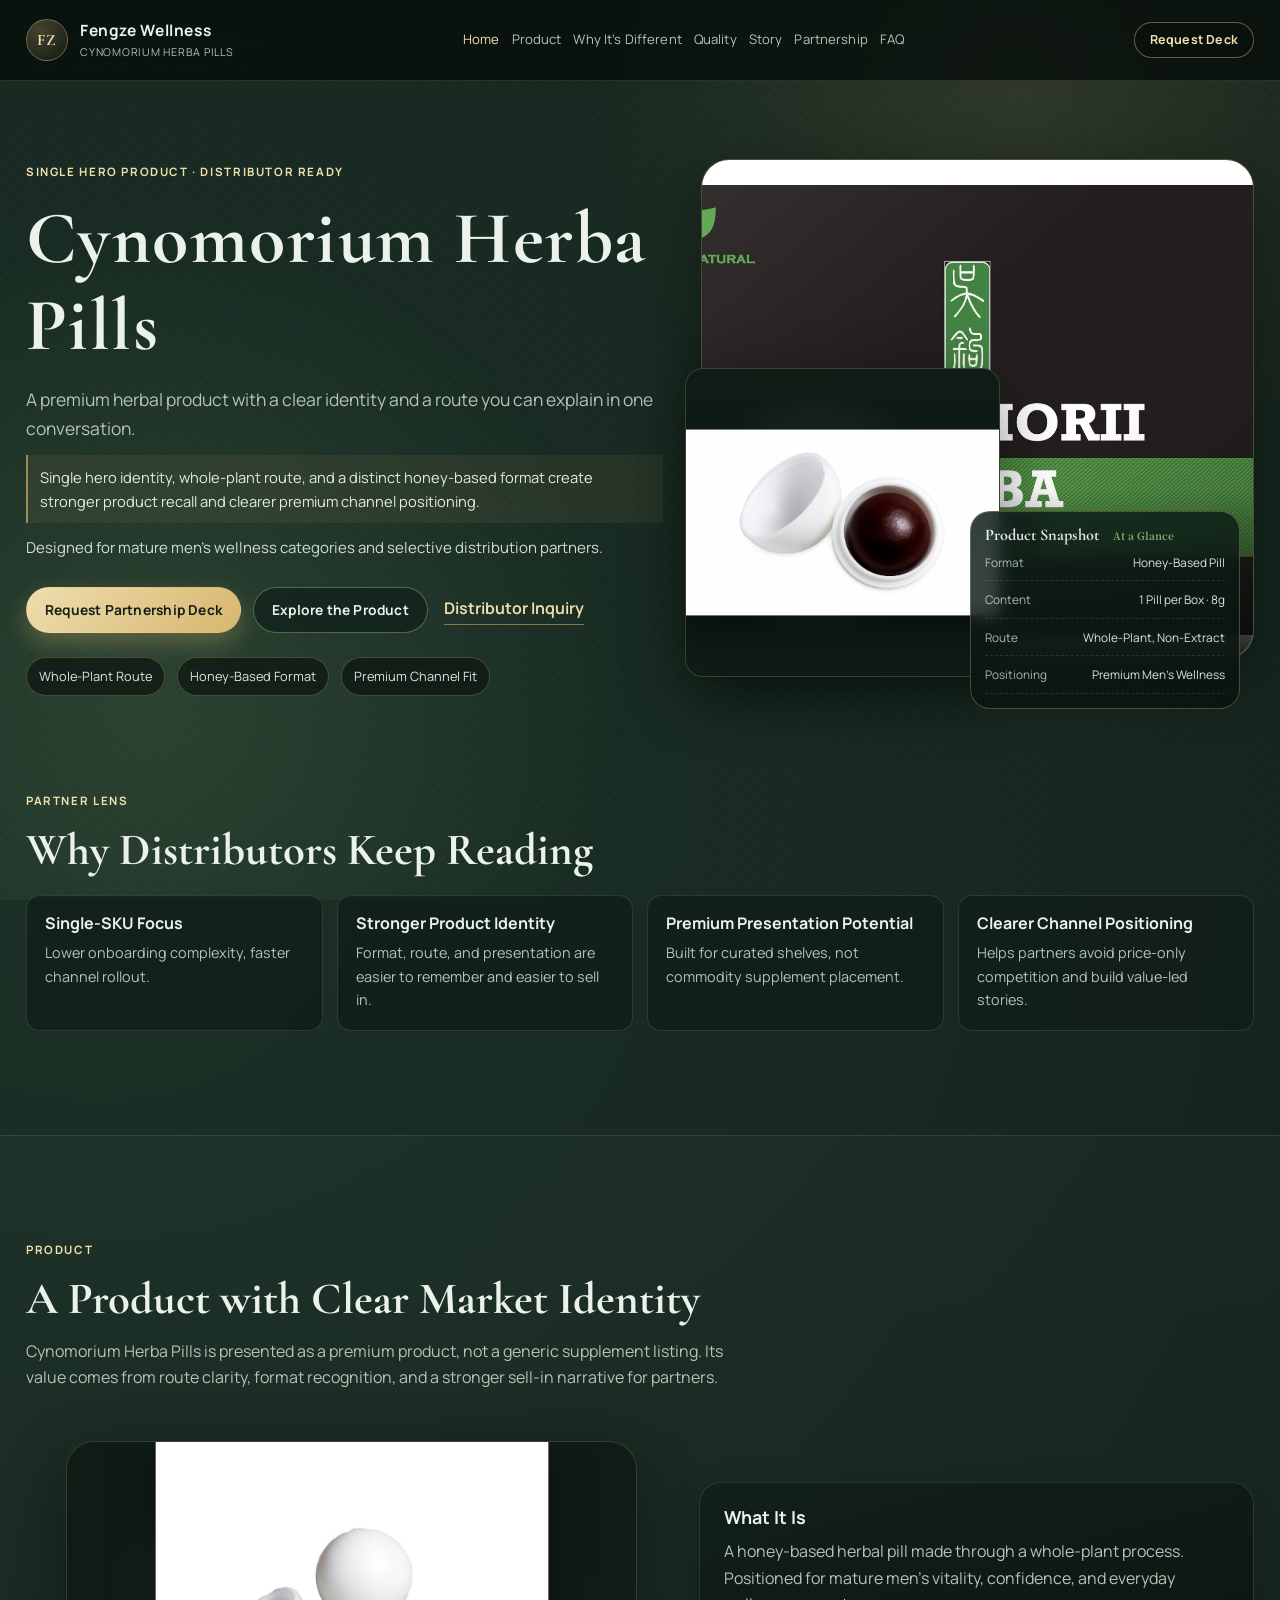
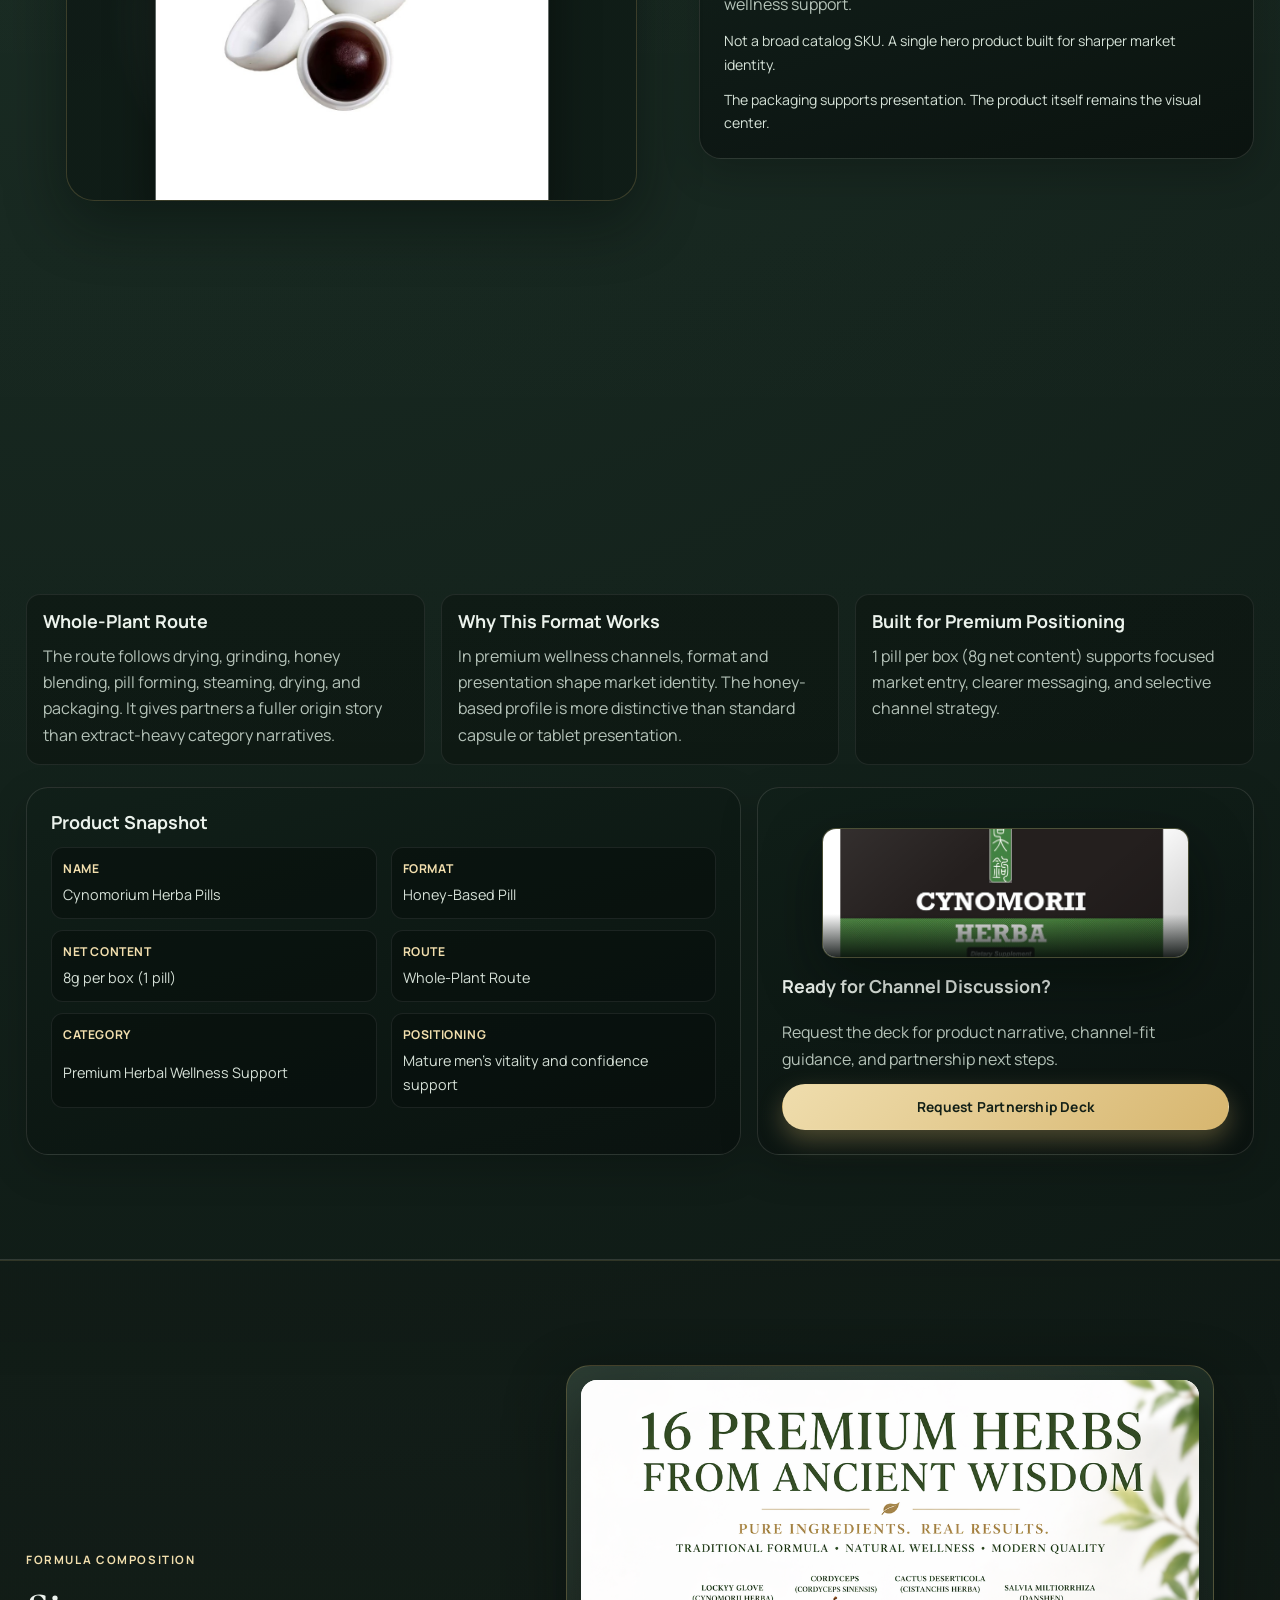
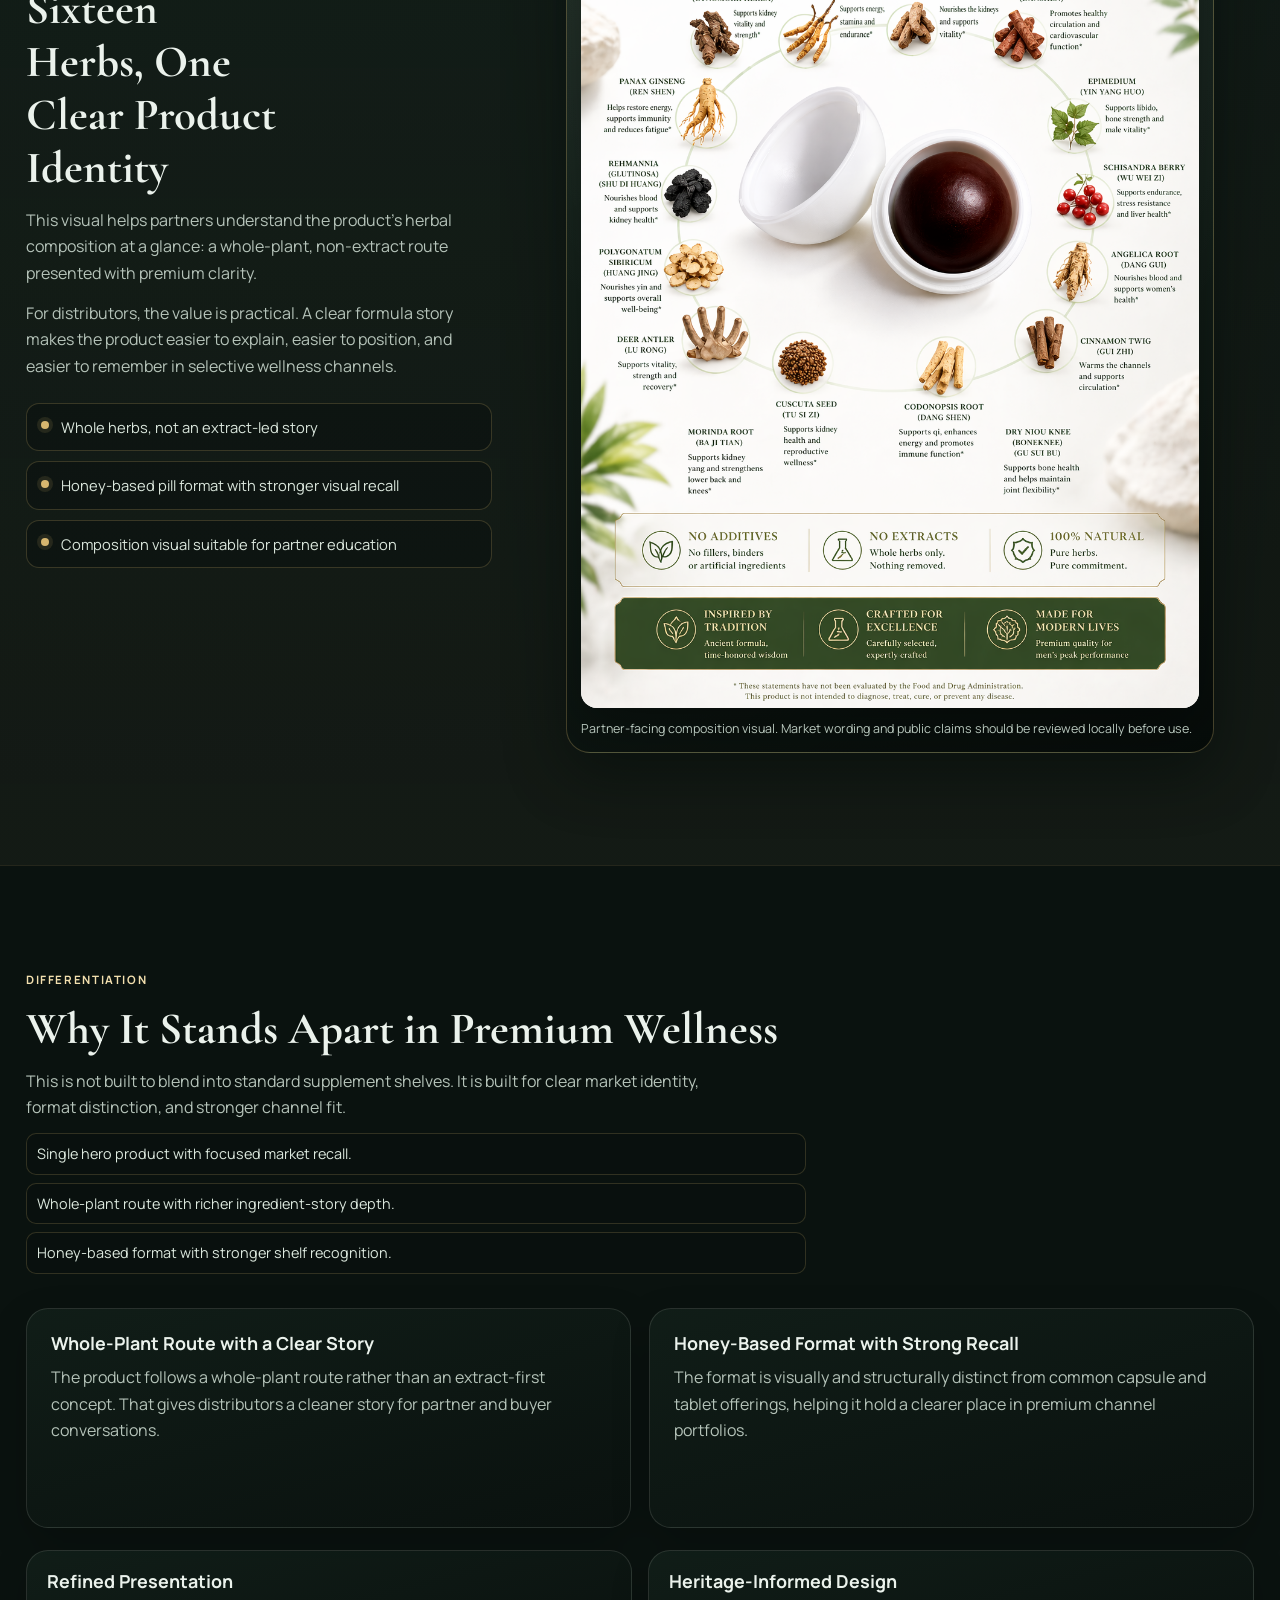
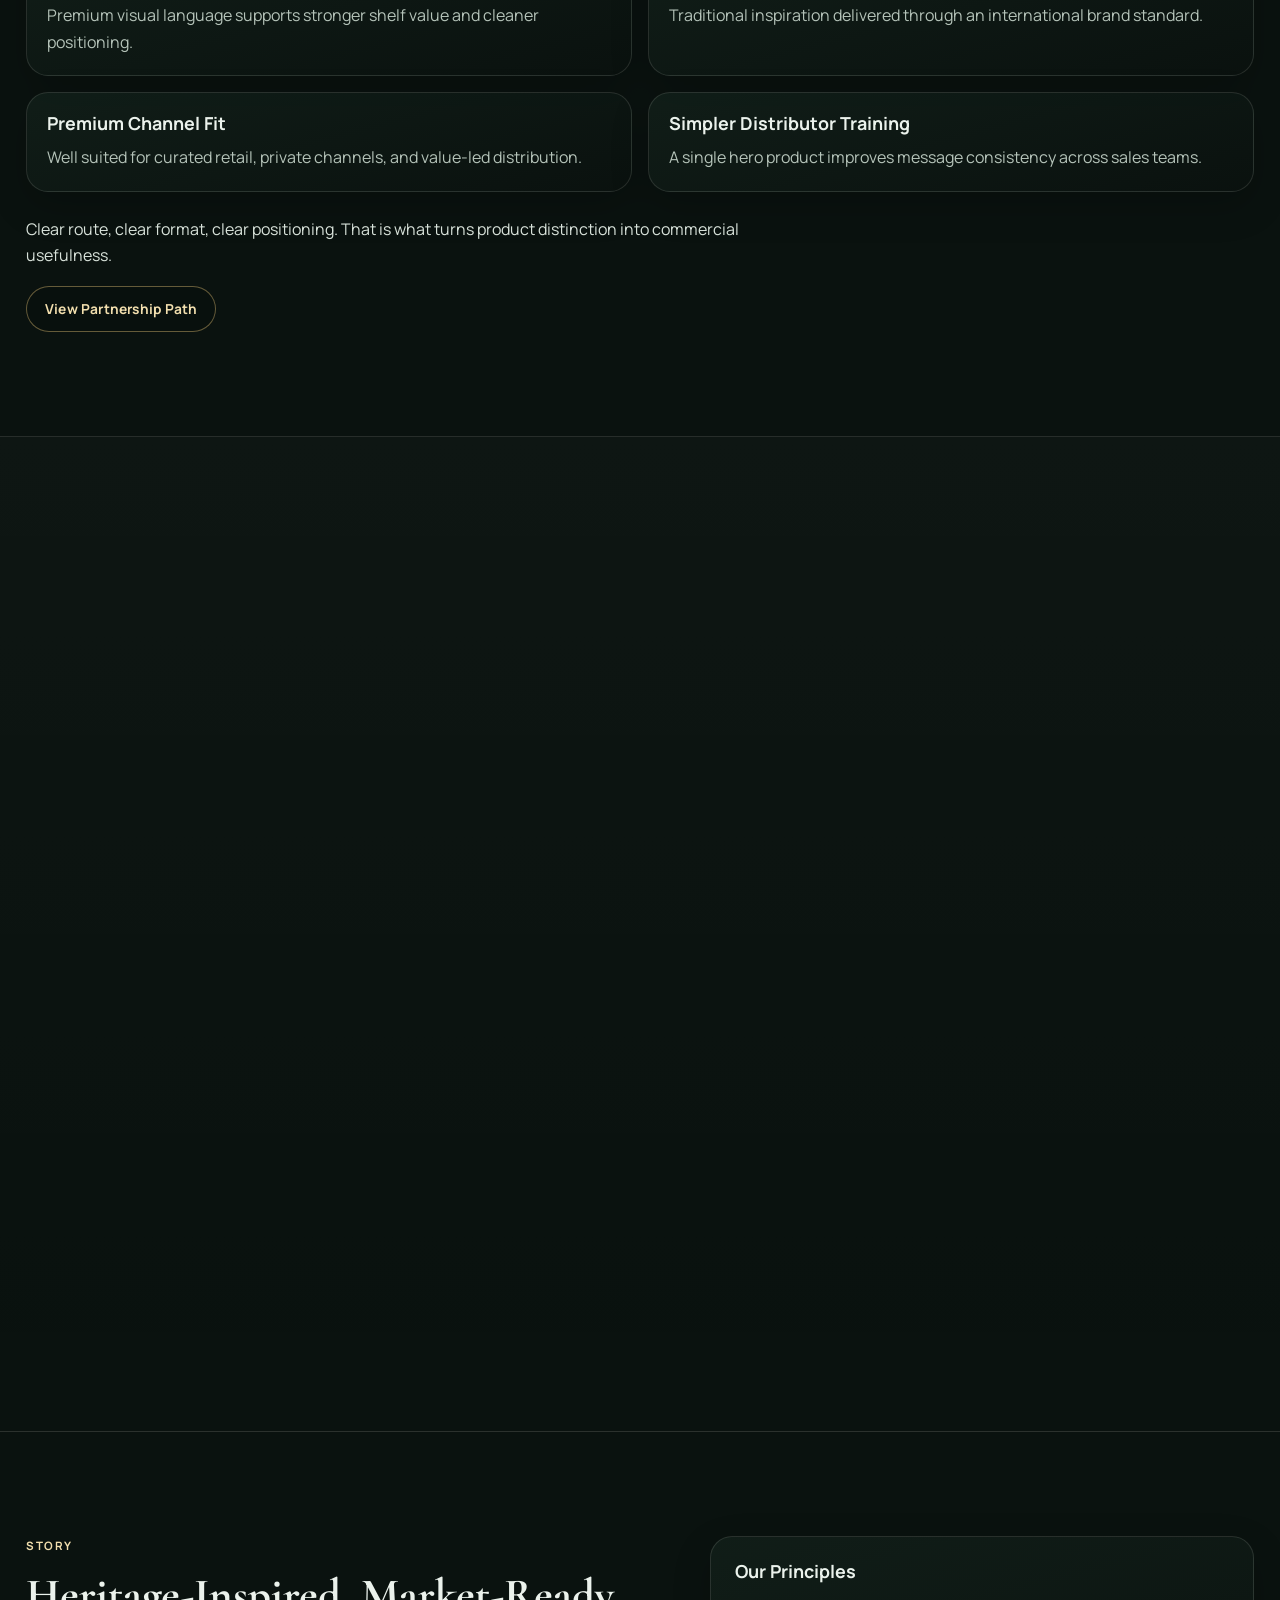
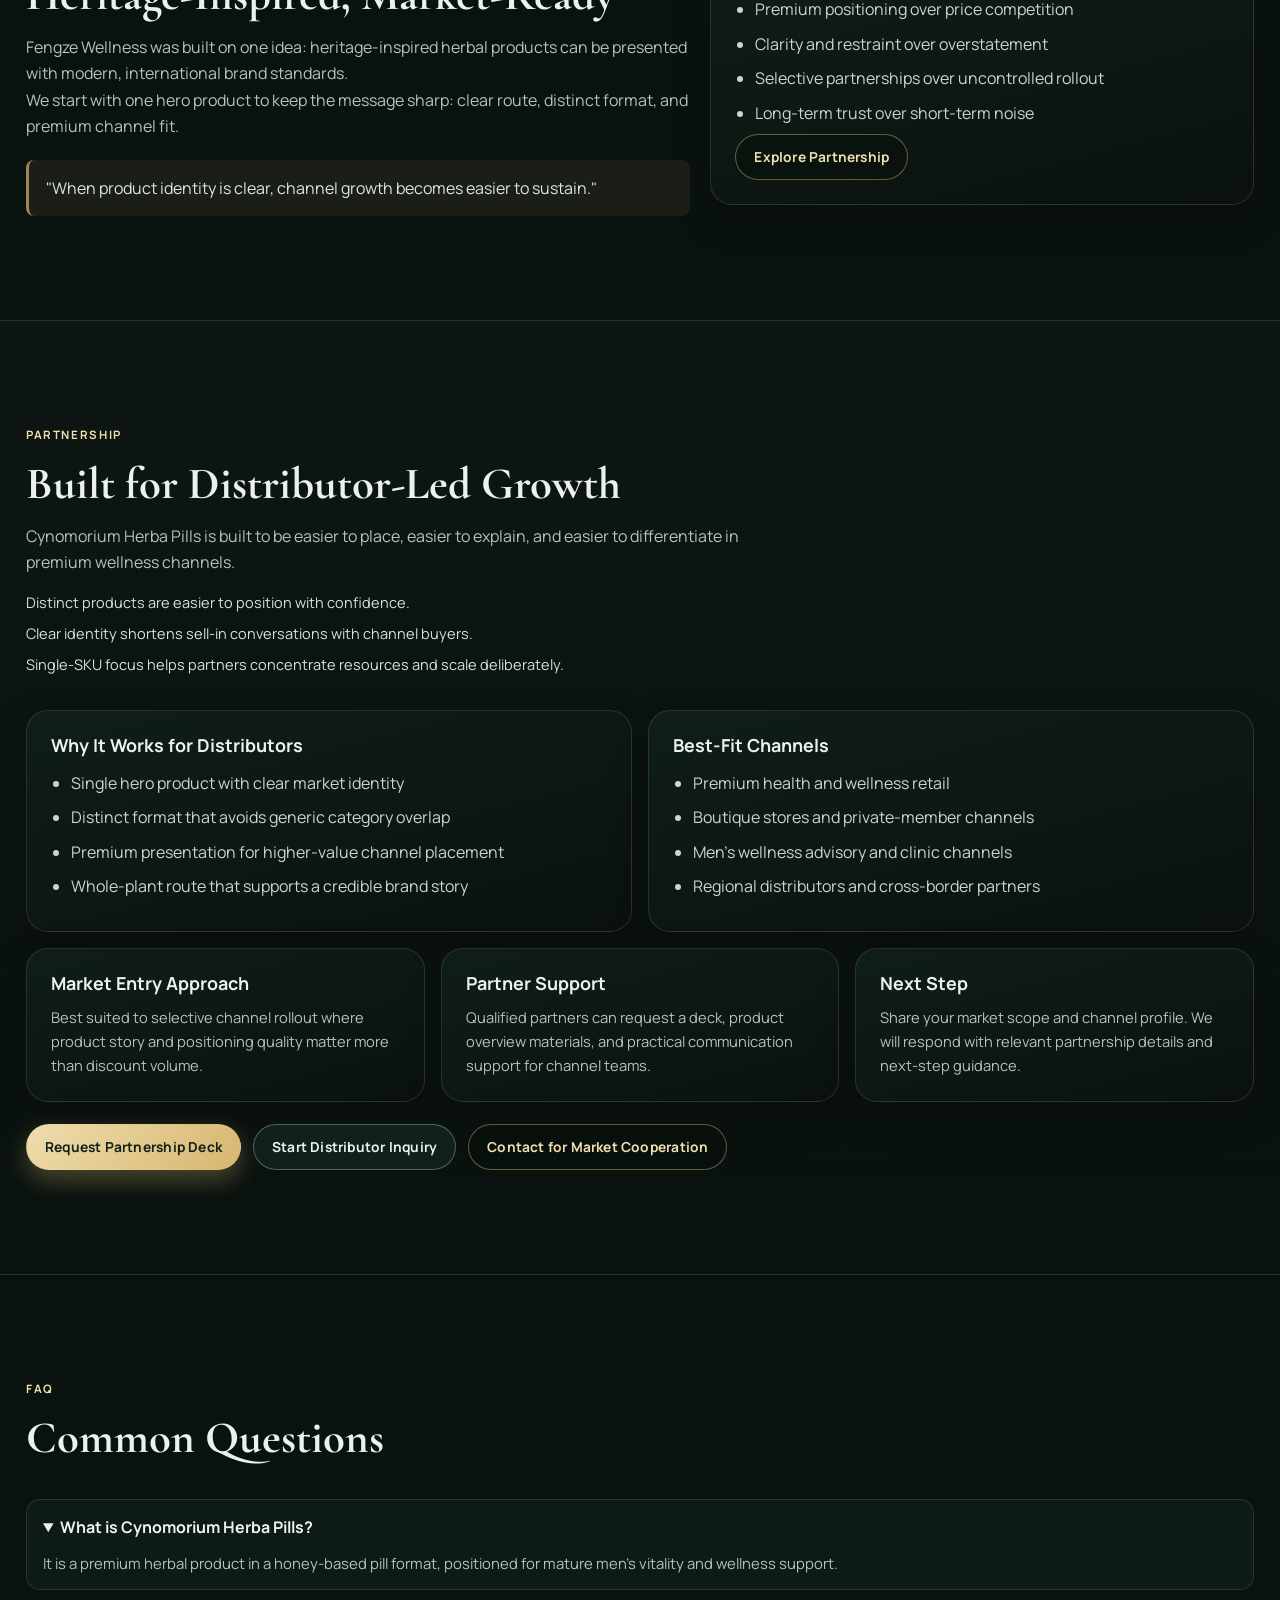
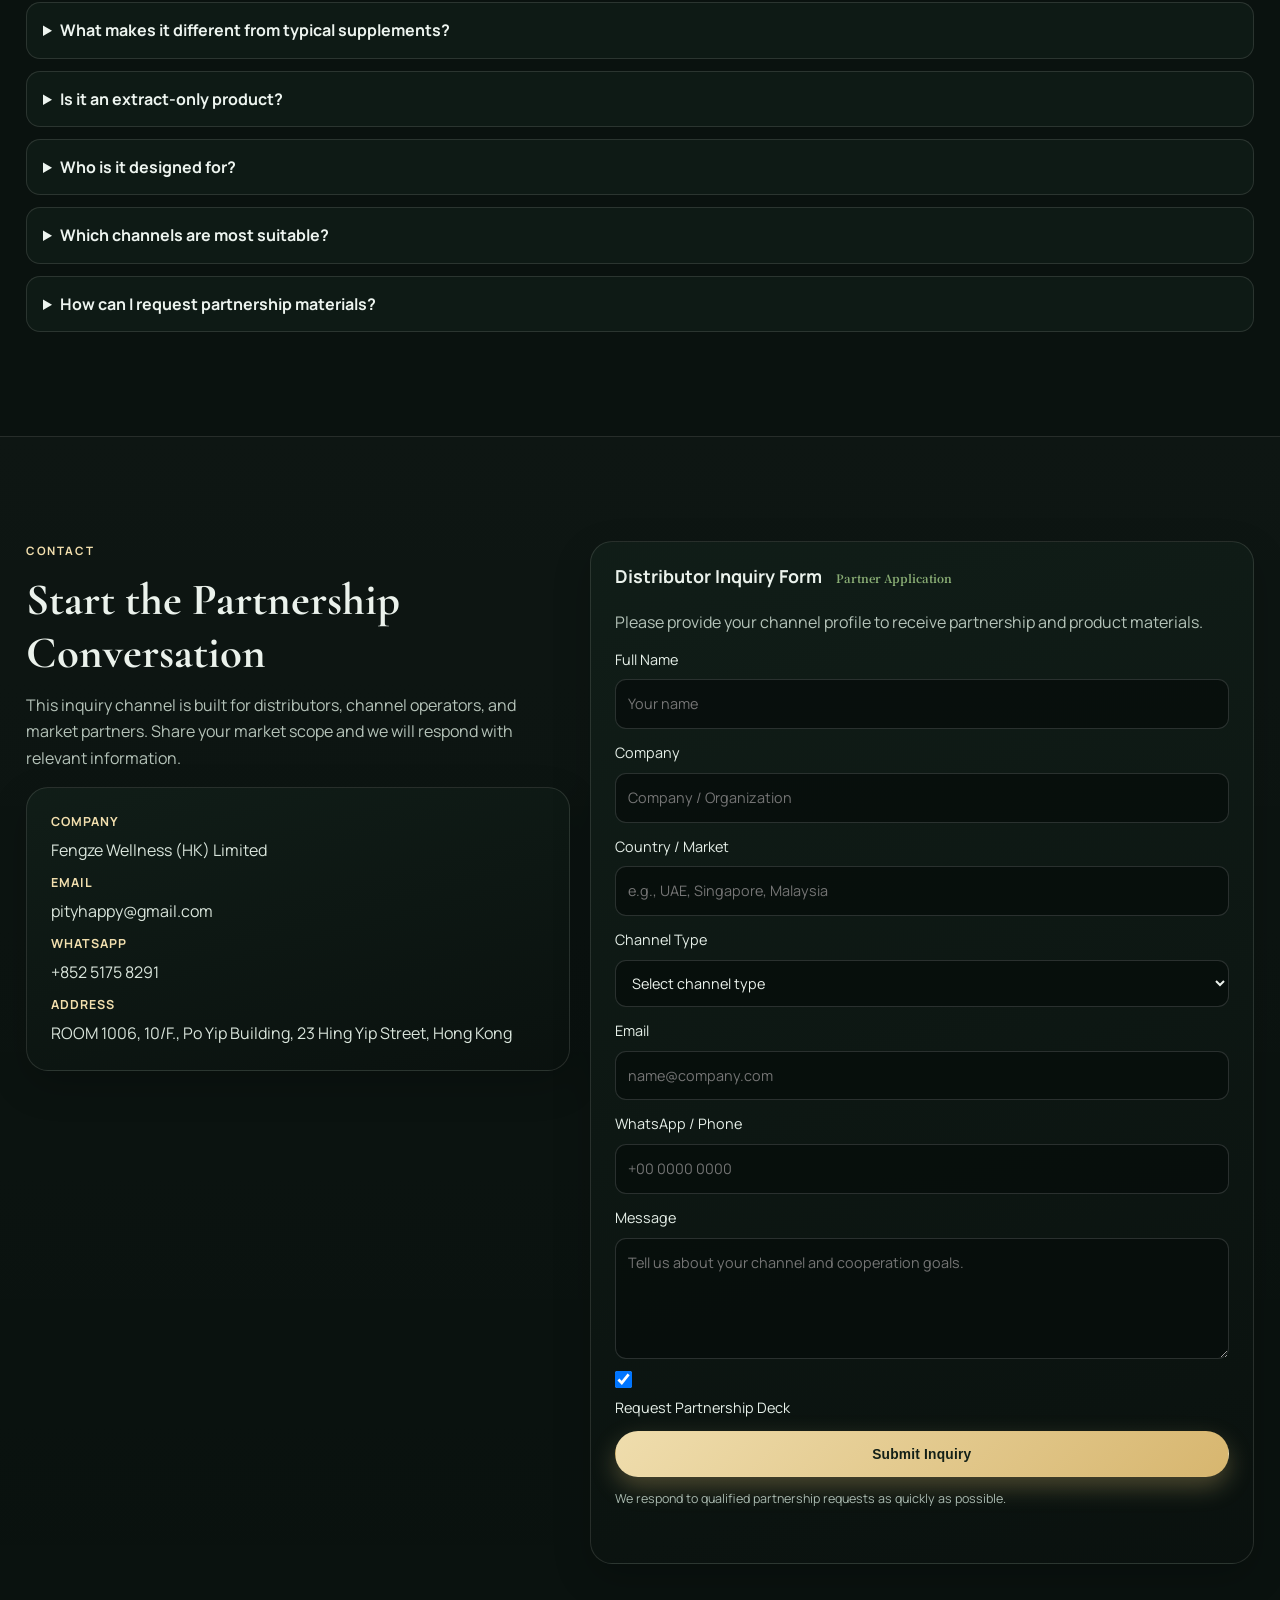
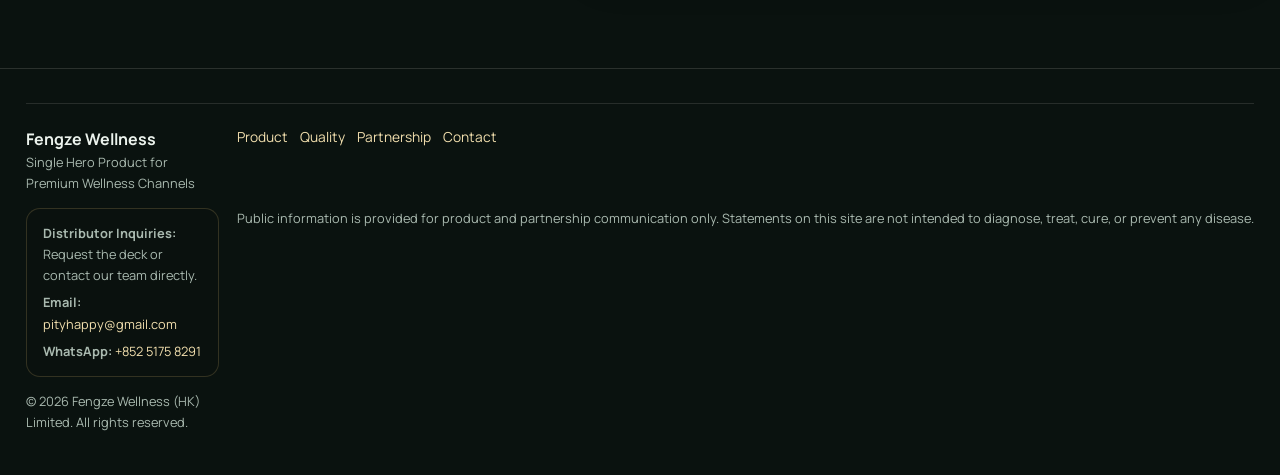
==== commit 8a6c2cdf: "Refine wax pill intake animation sequence" ====
--- a/index.html
+++ b/index.html
@@ -164,10 +164,13 @@
           <h3>How to Take It</h3>
           <p>Open the white wax shell, then consume the honey-based pill inside, similar to eating a filled chocolate.</p>
           <div class="wax-eating-demo" aria-hidden="true">
+            <div class="wax-shell-whole"></div>
+            <div class="wax-crack-line"></div>
             <div class="wax-shell wax-shell-left"></div>
             <div class="wax-shell wax-shell-right"></div>
             <div class="honey-pill-core"></div>
-            <div class="bite-mark"></div>
+            <div class="eat-arrow"></div>
+            <div class="mouth-icon"></div>
           </div>
           <p class="usage-demo-note">Illustrative loop of the recommended intake method.</p>
         </article>
--- a/styles.css
+++ b/styles.css
@@ -602,6 +602,31 @@
     linear-gradient(165deg, rgba(10, 19, 15, 0.96), rgba(18, 34, 28, 0.88));
 }
 
+.wax-shell-whole {
+  position: absolute;
+  left: calc(50% - 40px);
+  top: calc(52% - 40px);
+  width: 80px;
+  height: 80px;
+  border-radius: 50%;
+  background:
+    radial-gradient(circle at 34% 32%, #fffdf7 0, #f5f0df 55%, #d6cbb2 100%);
+  box-shadow: 0 14px 20px rgba(0, 0, 0, 0.36);
+  animation: wax-whole-hide 5.6s ease-in-out infinite;
+}
+
+.wax-crack-line {
+  position: absolute;
+  left: calc(50% - 2px);
+  top: calc(52% - 24px);
+  width: 4px;
+  height: 48px;
+  border-radius: 999px;
+  background: rgba(127, 103, 63, 0.8);
+  opacity: 0;
+  animation: wax-crack-show 5.6s ease-in-out infinite;
+}
+
 .wax-shell {
   position: absolute;
   top: 52%;
@@ -612,7 +637,8 @@
     radial-gradient(circle at 34% 32%, #fffdf7 0, #f5f0df 55%, #d6cbb2 100%);
   box-shadow: 0 14px 20px rgba(0, 0, 0, 0.36);
   transform: translateY(-50%);
-  animation: wax-shell-open 4.8s ease-in-out infinite;
+  opacity: 0;
+  animation: wax-shell-open 5.6s ease-in-out infinite;
 }
 
 .wax-shell-left {
@@ -635,47 +661,90 @@
   border-radius: 50%;
   transform: translate(-50%, -50%);
   background:
-    radial-gradient(circle at 36% 32%, #f2d586 0, #c9932d 58%, #8b5f1d 100%);
+    radial-gradient(circle at 36% 32%, #e0b15f 0, #a66e27 58%, #6d4618 100%);
   box-shadow: 0 12px 16px rgba(0, 0, 0, 0.42);
-  animation: honey-pill-eat 4.8s ease-in-out infinite;
-}
-
-.bite-mark {
+  opacity: 0;
+  animation: honey-pill-eat 5.6s ease-in-out infinite;
+}
+
+.eat-arrow {
   position: absolute;
-  top: calc(52% - 26px);
-  left: calc(50% + 7px);
-  width: 24px;
+  left: 58%;
+  top: 52%;
+  width: 48px;
+  height: 2px;
+  transform: translateY(-50%);
+  background: linear-gradient(90deg, rgba(214, 173, 85, 0), rgba(214, 173, 85, 0.9));
+  opacity: 0;
+  animation: eat-arrow-show 5.6s ease-in-out infinite;
+}
+
+.eat-arrow::after {
+  content: "";
+  position: absolute;
+  right: -1px;
+  top: -4px;
+  border-top: 5px solid transparent;
+  border-bottom: 5px solid transparent;
+  border-left: 8px solid rgba(214, 173, 85, 0.9);
+}
+
+.mouth-icon {
+  position: absolute;
+  right: 14%;
+  top: calc(52% - 15px);
+  width: 30px;
   height: 24px;
-  border-radius: 50%;
-  background: rgba(12, 20, 17, 0.94);
+  border: 2px solid rgba(230, 197, 125, 0.86);
+  border-top: 0;
+  border-radius: 0 0 16px 16px;
   opacity: 0;
-  animation: bite-mark-show 4.8s ease-in-out infinite;
+  animation: mouth-show 5.6s ease-in-out infinite;
+}
+
+@keyframes wax-whole-hide {
+  0%, 22% { opacity: 1; transform: scale(1); }
+  27%, 100% { opacity: 0; transform: scale(0.96); }
+}
+
+@keyframes wax-crack-show {
+  0%, 14% { opacity: 0; }
+  18%, 25% { opacity: 0.86; }
+  30%, 100% { opacity: 0; }
 }
 
 @keyframes wax-shell-open {
-  0%, 22% { transform: translateY(-50%) translateX(0); }
-  40%, 70% { transform: translateY(-50%) translateX(-32px); }
-  85%, 100% { transform: translateY(-50%) translateX(0); }
+  0%, 22% { opacity: 0; transform: translateY(-50%) translateX(0); }
+  27%, 40% { opacity: 1; transform: translateY(-50%) translateX(-18px); }
+  48%, 72% { opacity: 1; transform: translateY(-50%) translateX(-42px); }
+  84%, 100% { opacity: 0; transform: translateY(-50%) translateX(-46px); }
 }
 
 @keyframes wax-shell-open-right {
-  0%, 22% { transform: translateY(-50%) translateX(0); }
-  40%, 70% { transform: translateY(-50%) translateX(32px); }
-  85%, 100% { transform: translateY(-50%) translateX(0); }
+  0%, 22% { opacity: 0; transform: translateY(-50%) translateX(0); }
+  27%, 40% { opacity: 1; transform: translateY(-50%) translateX(18px); }
+  48%, 72% { opacity: 1; transform: translateY(-50%) translateX(42px); }
+  84%, 100% { opacity: 0; transform: translateY(-50%) translateX(46px); }
 }
 
 @keyframes honey-pill-eat {
-  0%, 26% { transform: translate(-50%, -50%) scale(1); opacity: 0.95; }
-  40%, 60% { transform: translate(-50%, -50%) scale(1); opacity: 1; }
-  70% { transform: translate(-50%, -50%) scale(0.86); opacity: 0.9; }
-  82% { transform: translate(-50%, -50%) scale(0.76); opacity: 0.8; }
-  100% { transform: translate(-50%, -50%) scale(1); opacity: 0.95; }
-}
-
-@keyframes bite-mark-show {
-  0%, 62% { opacity: 0; transform: scale(0.6); }
-  70%, 84% { opacity: 0.94; transform: scale(1); }
-  100% { opacity: 0; transform: scale(0.6); }
+  0%, 26% { transform: translate(-50%, -50%) scale(0.95); opacity: 0; }
+  30%, 50% { transform: translate(-50%, -50%) scale(1); opacity: 1; }
+  60% { transform: translate(-10%, -50%) scale(0.95); opacity: 1; }
+  74% { transform: translate(65%, -50%) scale(0.86); opacity: 1; }
+  82%, 100% { transform: translate(80%, -50%) scale(0.7); opacity: 0; }
+}
+
+@keyframes eat-arrow-show {
+  0%, 48% { opacity: 0; }
+  56%, 74% { opacity: 1; }
+  80%, 100% { opacity: 0; }
+}
+
+@keyframes mouth-show {
+  0%, 58% { opacity: 0; }
+  64%, 82% { opacity: 0.95; }
+  100% { opacity: 0; }
 }
 
 .product-story-grid article {
@@ -1414,19 +1483,38 @@
 @media (prefers-reduced-motion: reduce) {
   .wax-shell,
   .honey-pill-core,
-  .bite-mark {
+  .eat-arrow,
+  .mouth-icon,
+  .wax-shell-whole,
+  .wax-crack-line {
     animation: none;
   }
 
+  .wax-shell-whole {
+    opacity: 0;
+  }
+
+  .wax-crack-line {
+    opacity: 0;
+  }
+
   .wax-shell-left {
+    opacity: 1;
     transform: translateY(-50%) translateX(-22px);
   }
 
   .wax-shell-right {
+    opacity: 1;
     transform: translateY(-50%) translateX(22px);
   }
 
-  .bite-mark {
+  .honey-pill-core {
+    opacity: 1;
+    transform: translate(-50%, -50%);
+  }
+
+  .eat-arrow,
+  .mouth-icon {
     opacity: 0.9;
   }
 }
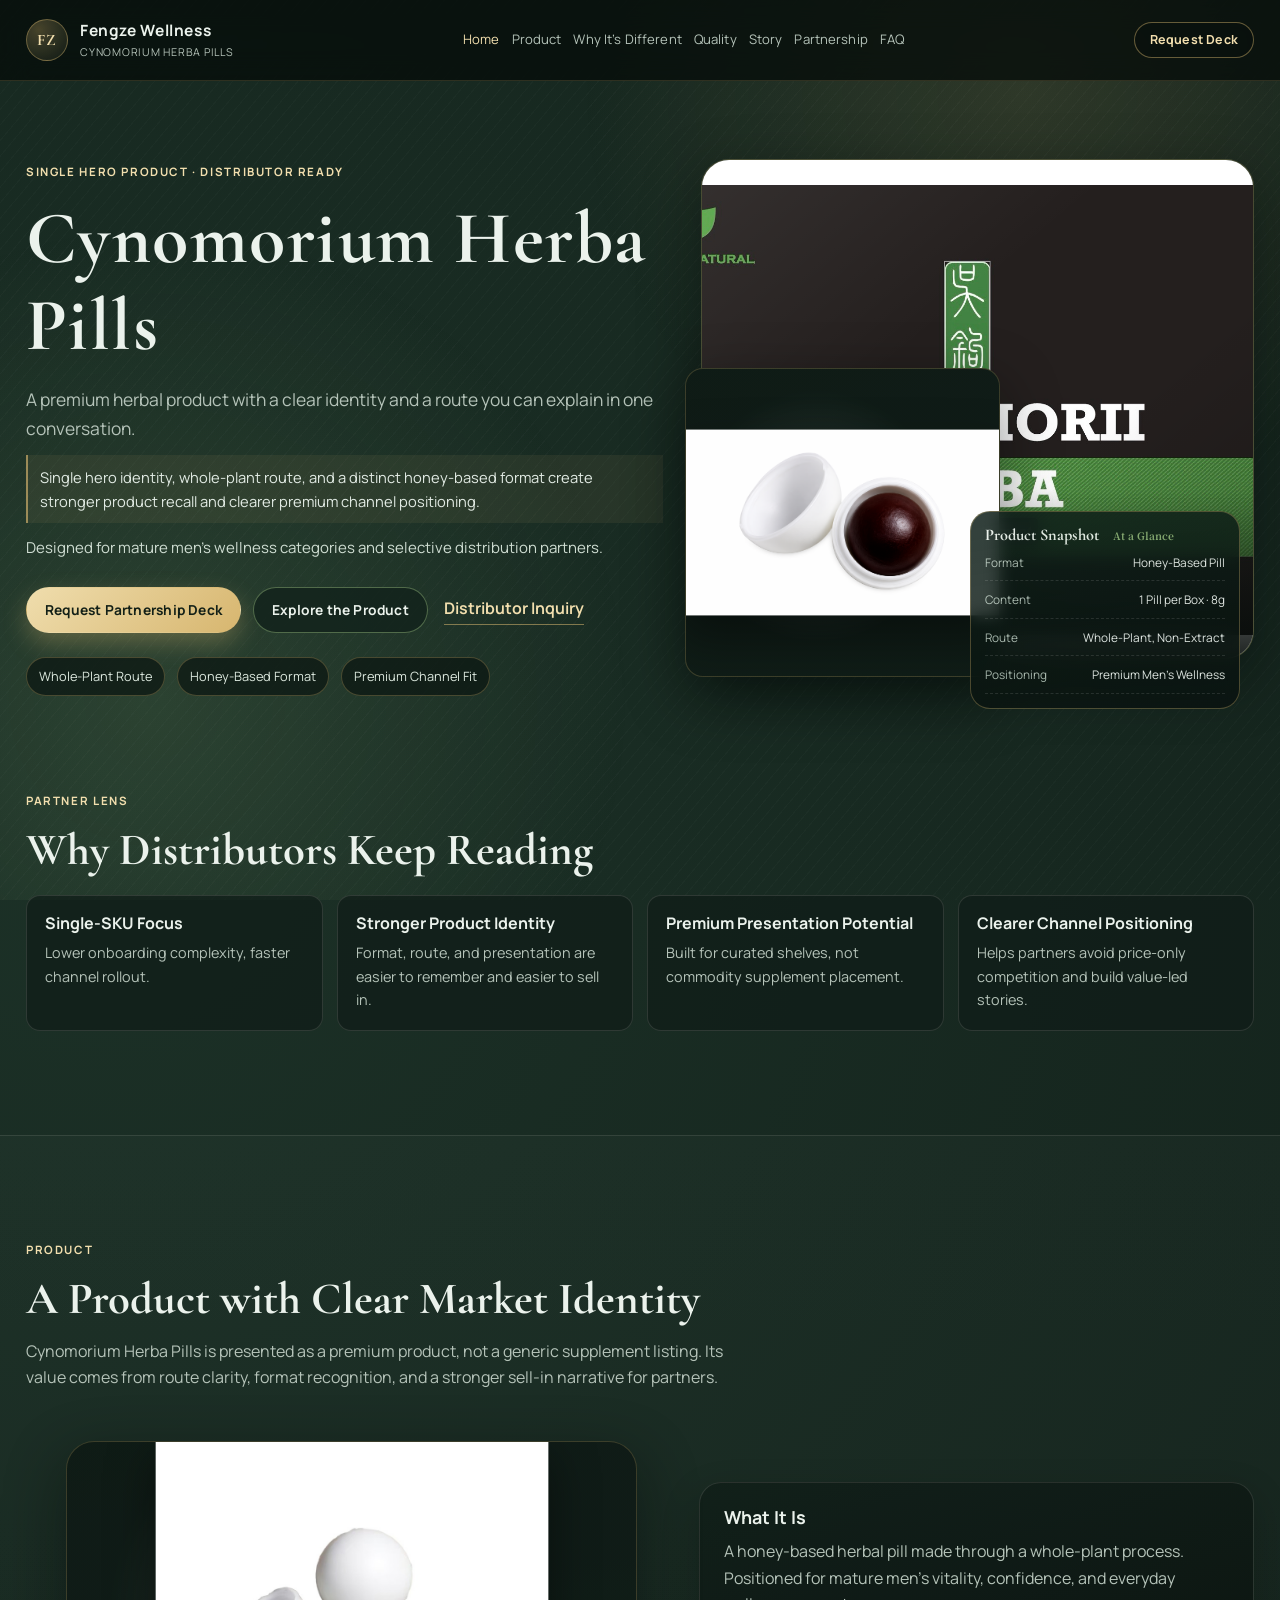
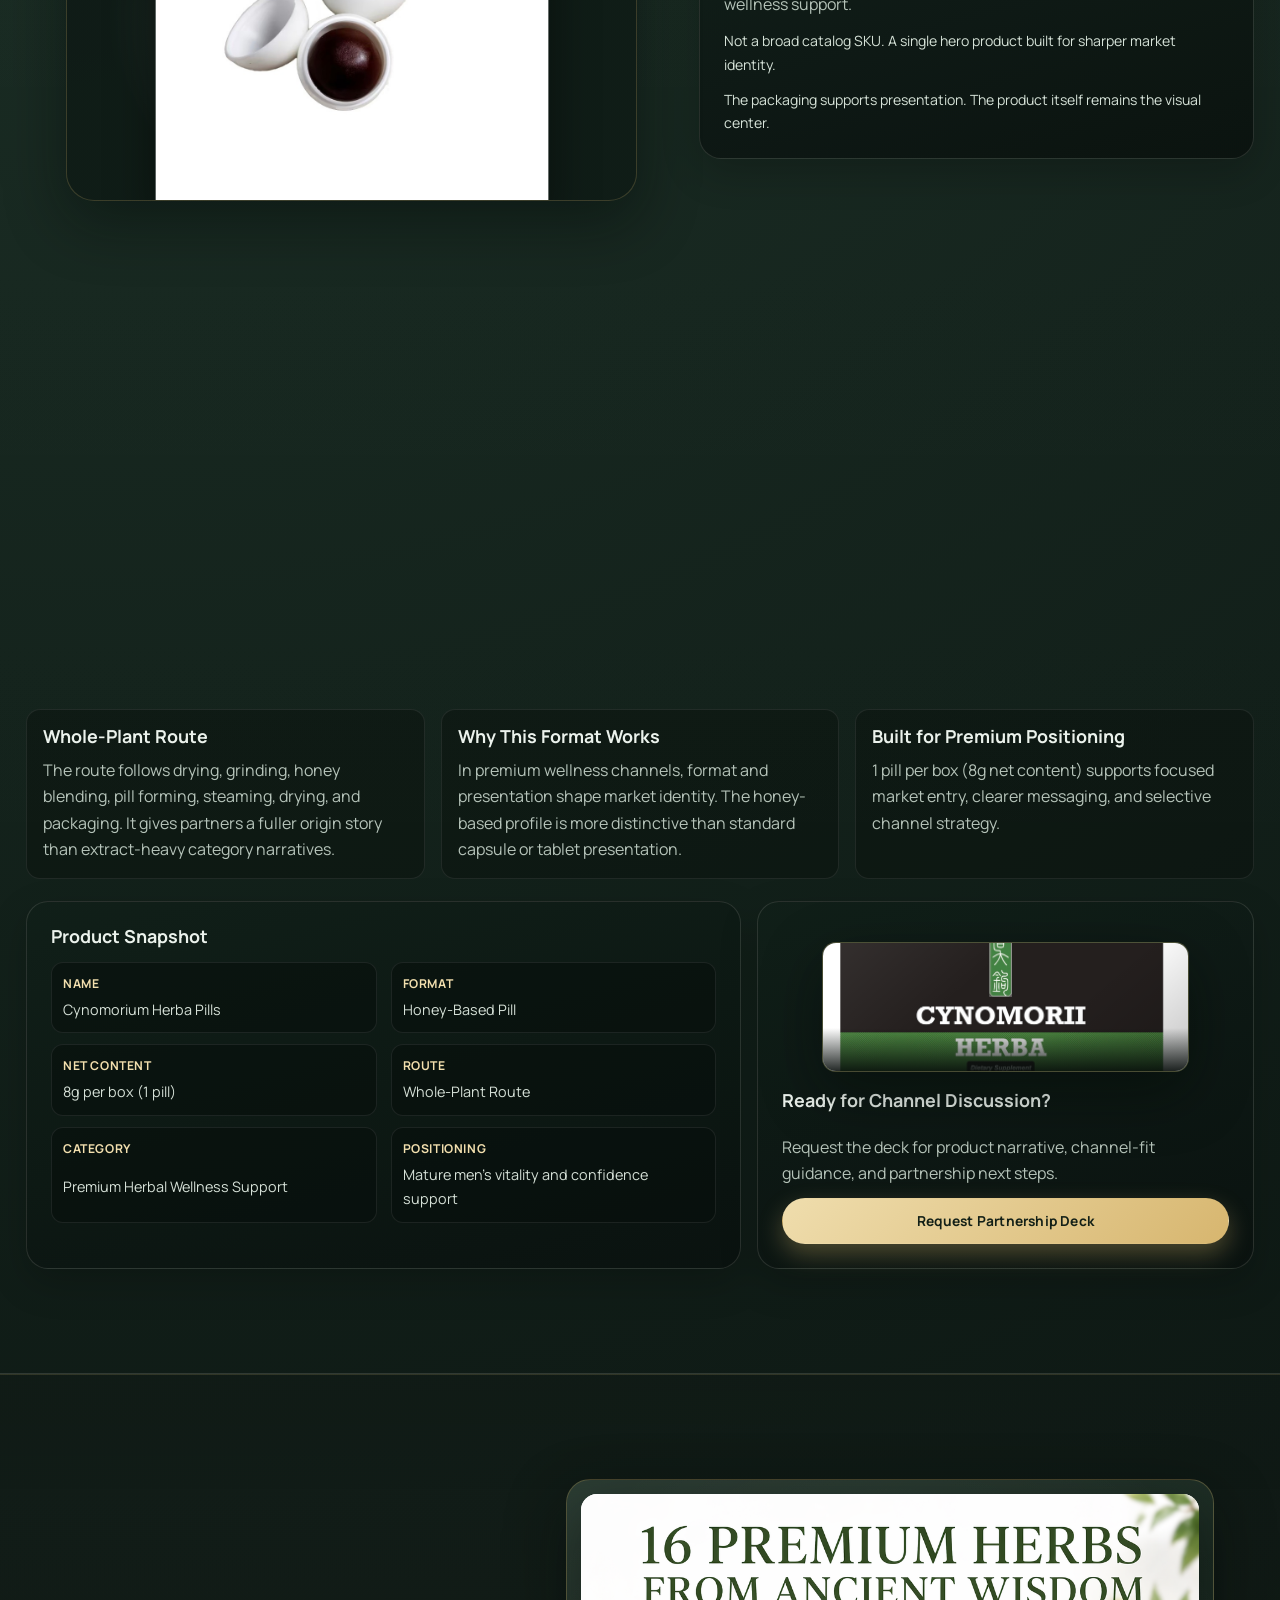
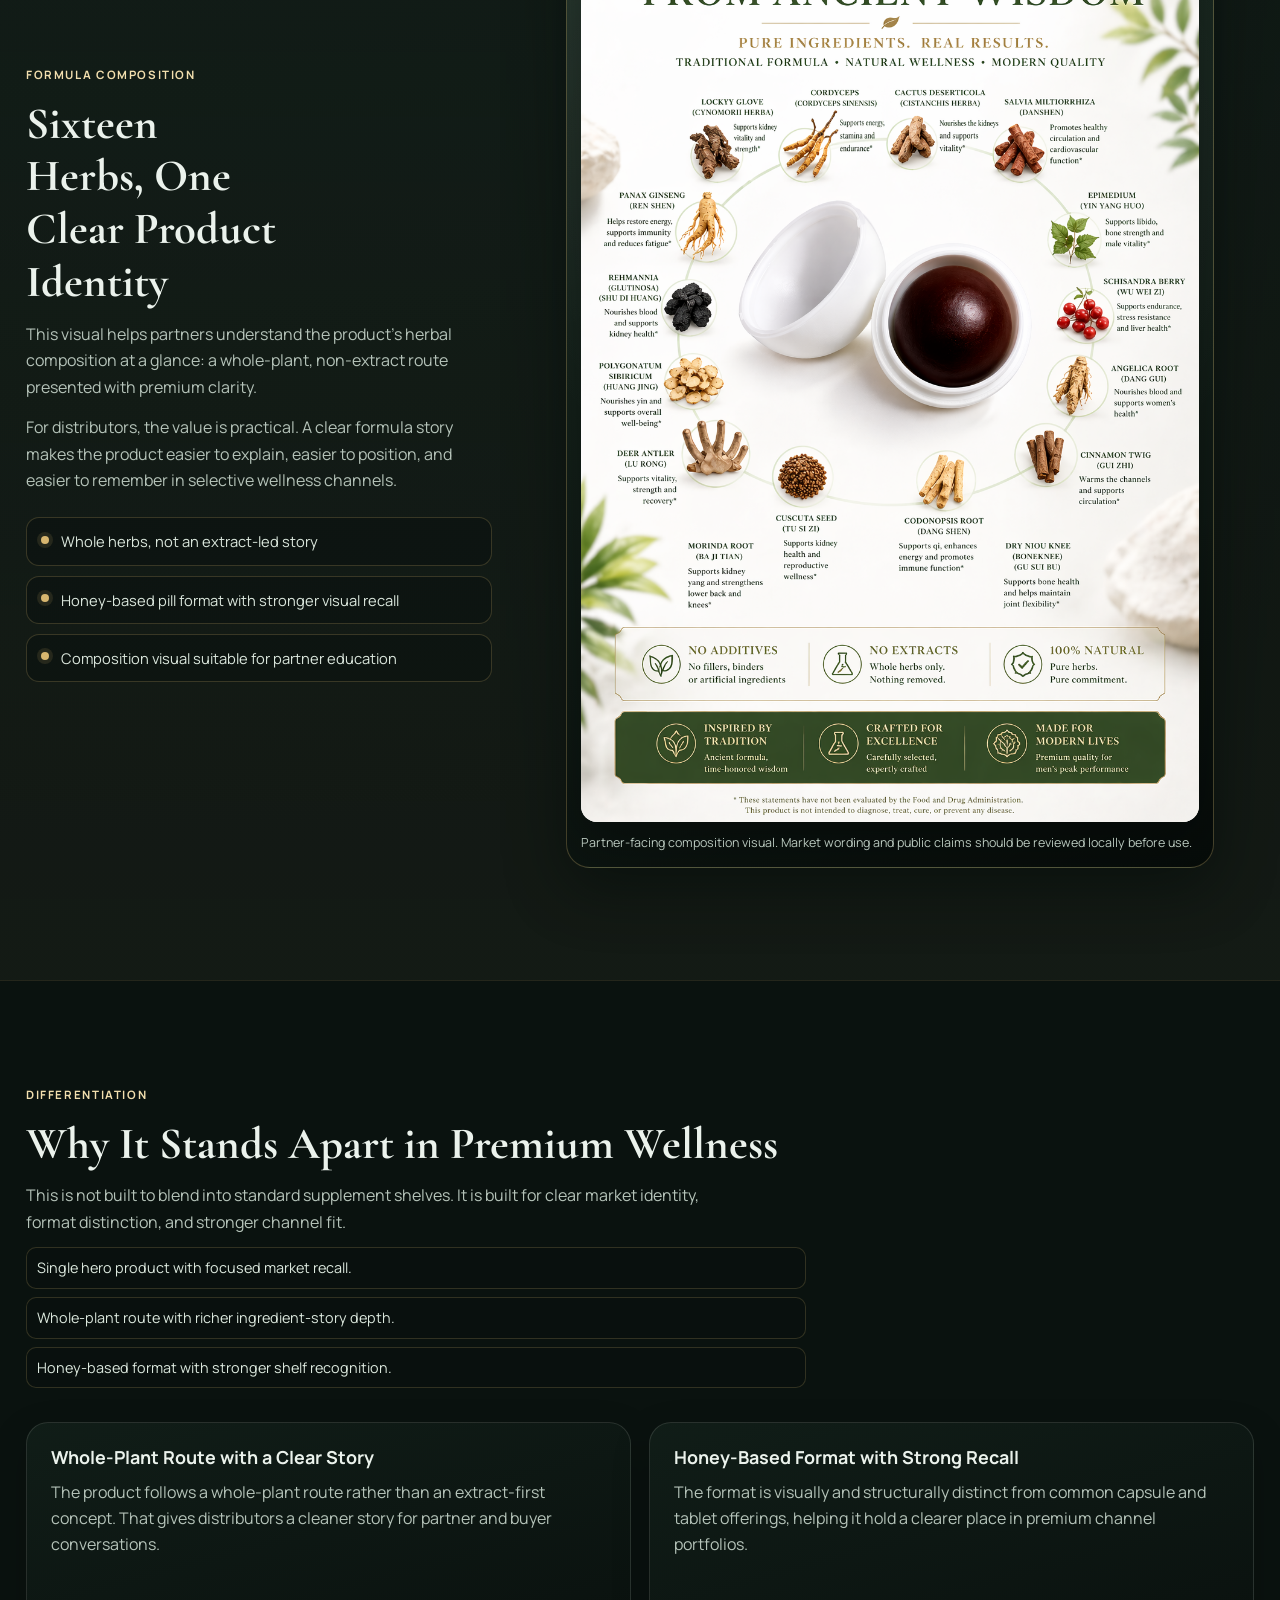
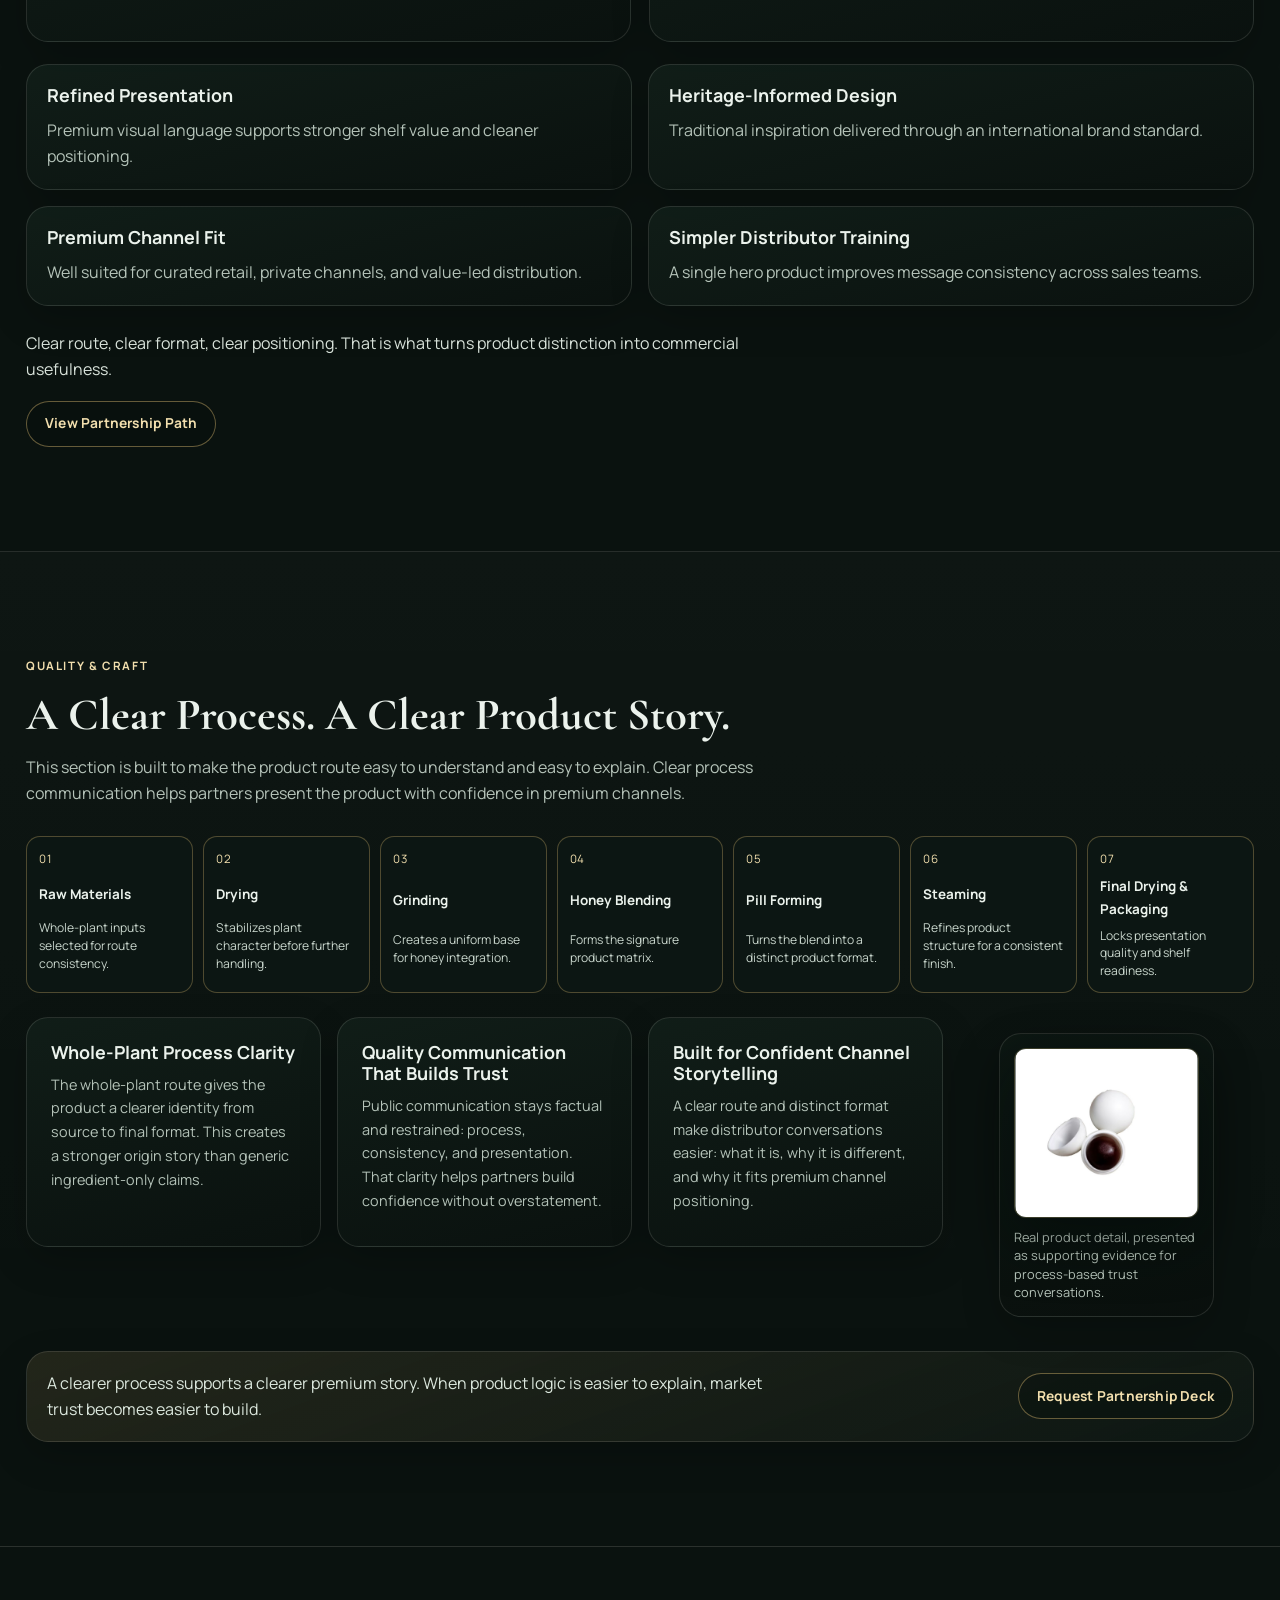
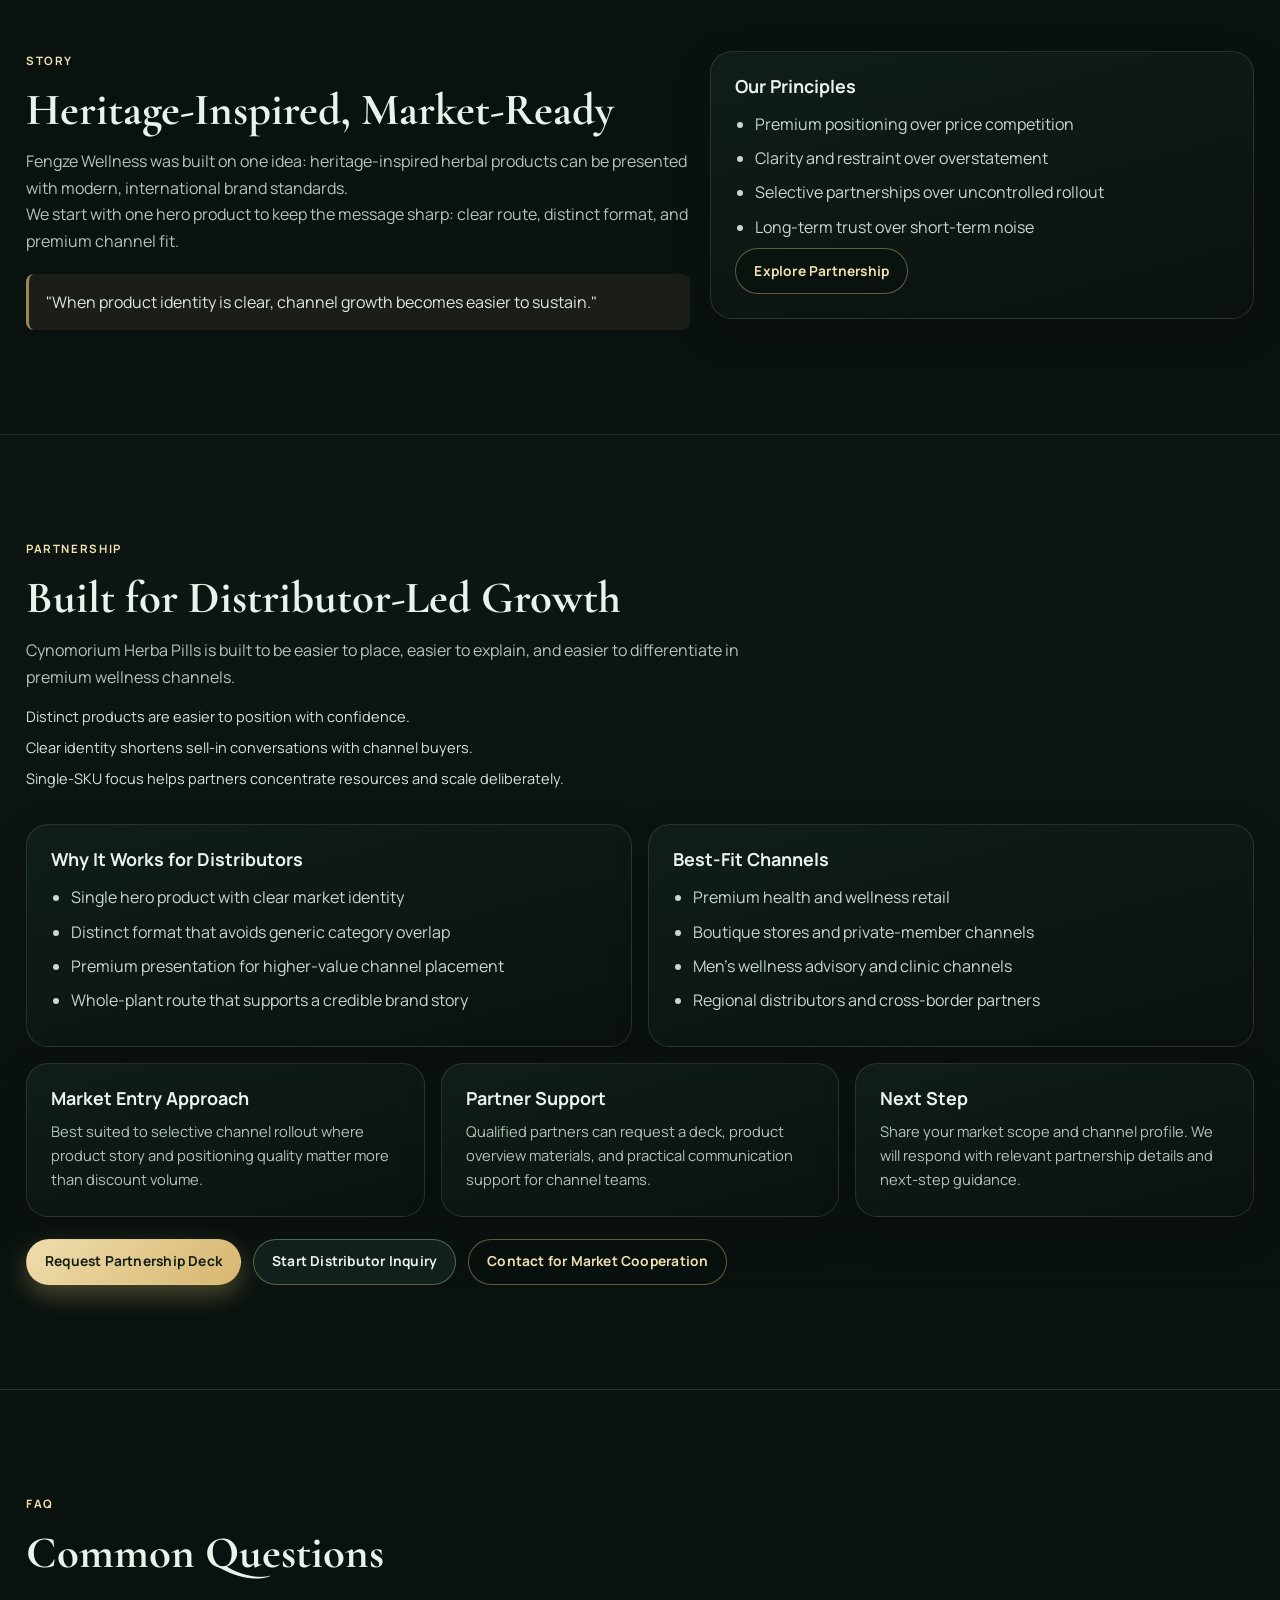
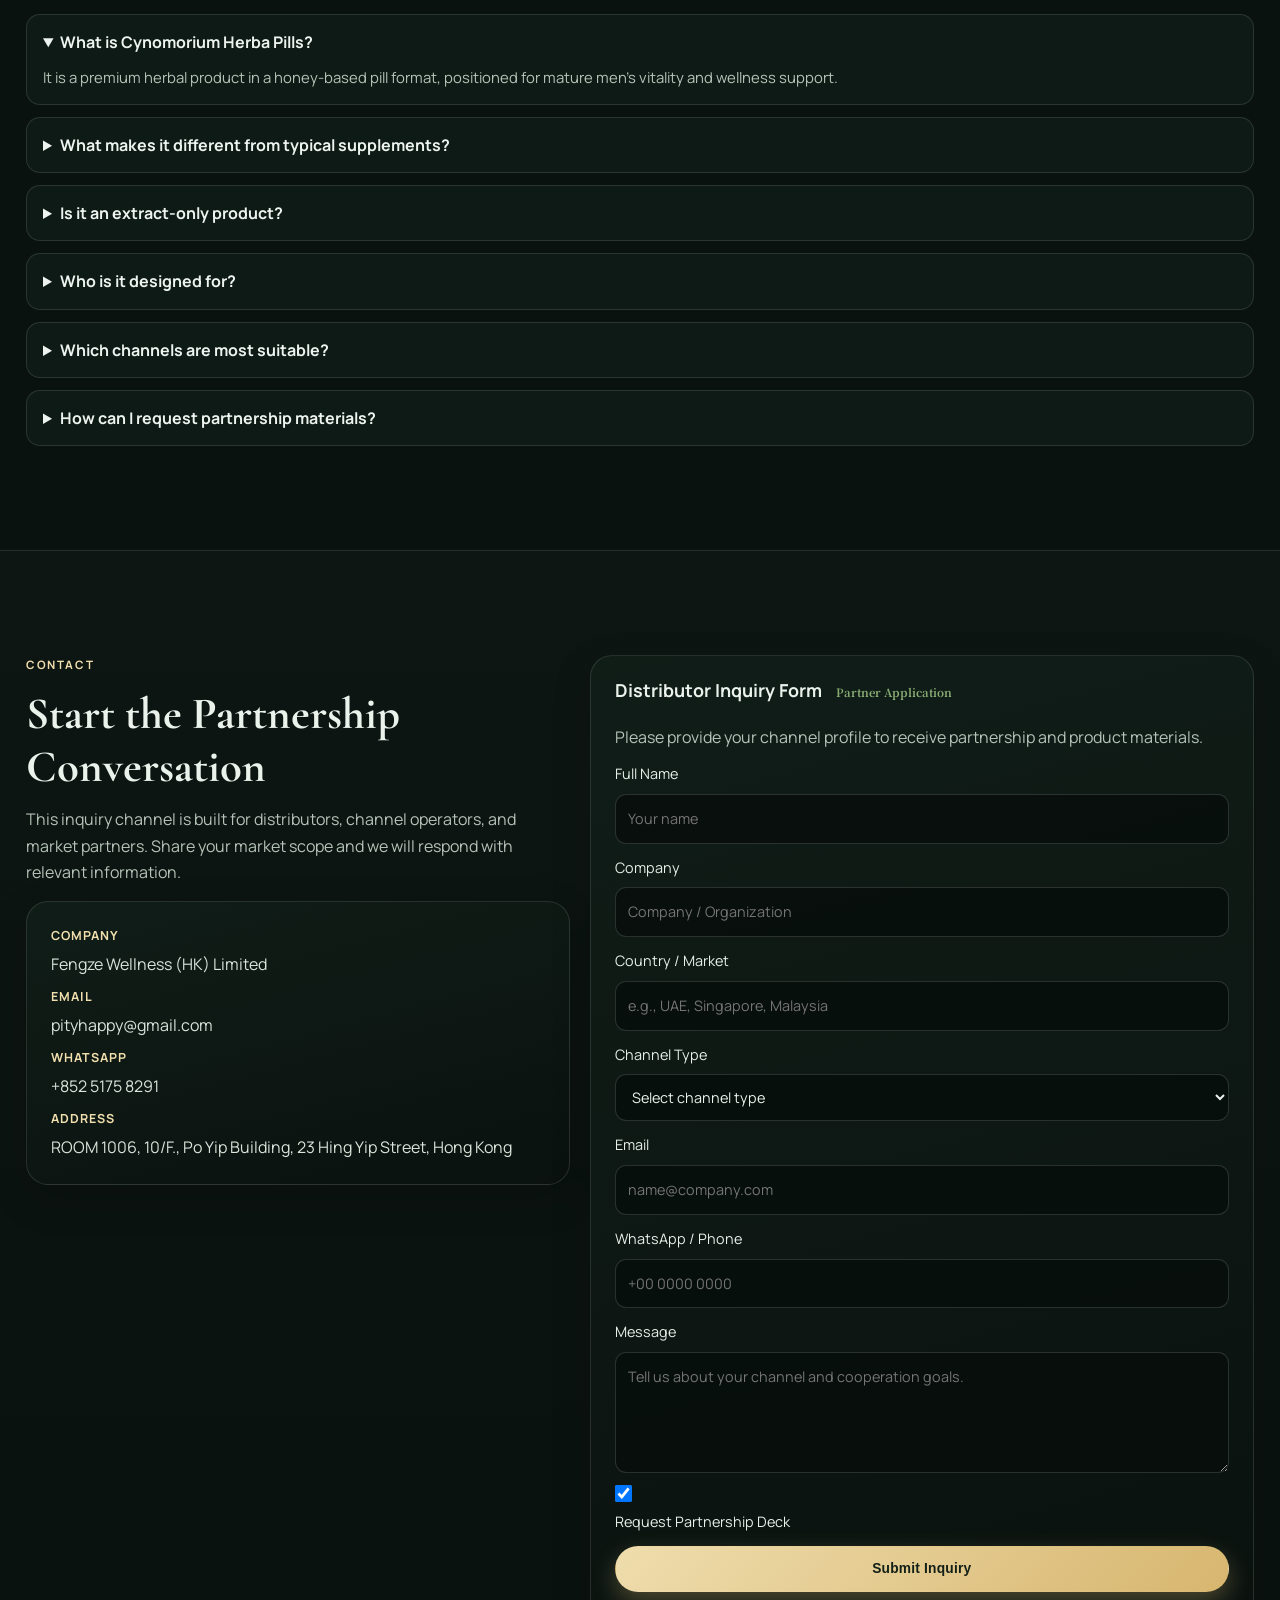
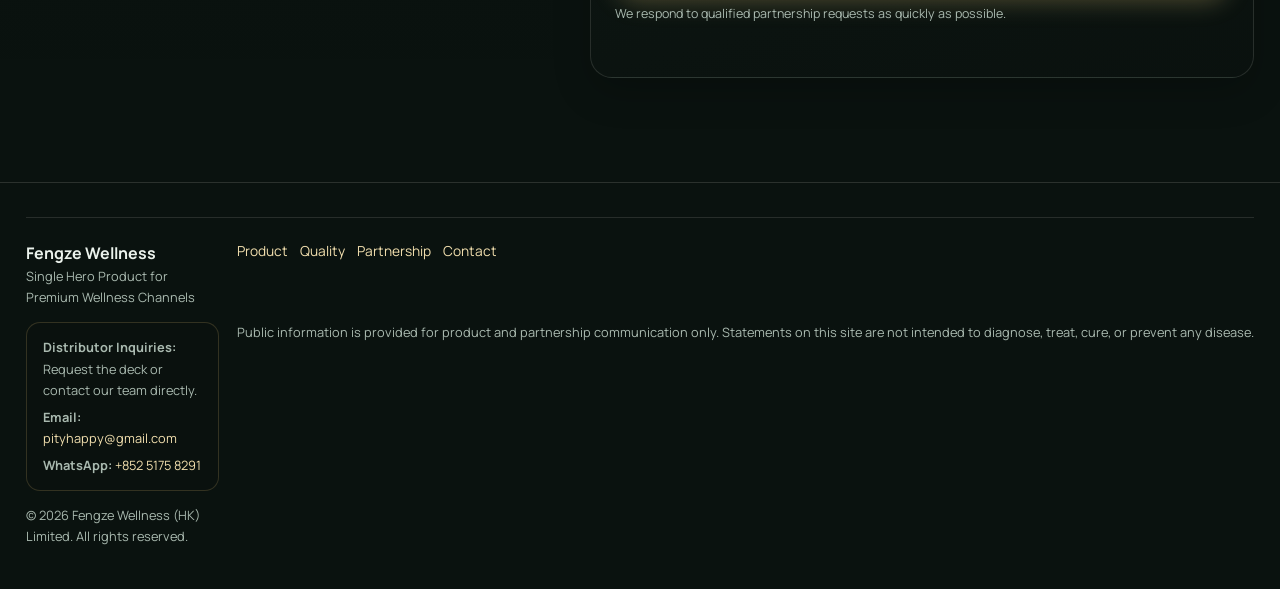
==== commit 967d7f9a: "Upgrade intake animation with natural step-by-step flow" ====
--- a/index.html
+++ b/index.html
@@ -162,17 +162,24 @@
 
         <article class="card usage-demo-card reveal">
           <h3>How to Take It</h3>
-          <p>Open the white wax shell, then consume the honey-based pill inside, similar to eating a filled chocolate.</p>
+          <ol class="usage-steps">
+            <li><strong>Open the wax shell:</strong> press until light crack lines appear, then split along the crack.</li>
+            <li><strong>Take out the inner pill:</strong> open the inner plastic cap and remove any wrapping film.</li>
+            <li><strong>Take the pill:</strong> chew first, then swallow with warm water. Split into smaller pieces if needed.</li>
+          </ol>
           <div class="wax-eating-demo" aria-hidden="true">
             <div class="wax-shell-whole"></div>
             <div class="wax-crack-line"></div>
+            <div class="inner-cap"></div>
+            <div class="wrapper-film"></div>
             <div class="wax-shell wax-shell-left"></div>
             <div class="wax-shell wax-shell-right"></div>
             <div class="honey-pill-core"></div>
             <div class="eat-arrow"></div>
             <div class="mouth-icon"></div>
           </div>
-          <p class="usage-demo-note">Illustrative loop of the recommended intake method.</p>
+          <p class="usage-demo-note">Looped visual: press and crack -> open and remove -> chew and drink warm water.</p>
+          <p class="usage-warning"><strong>Note:</strong> Do not swallow a whole large honey pill directly.</p>
         </article>
 
         <div class="product-story-grid">
--- a/styles.css
+++ b/styles.css
@@ -583,11 +583,29 @@
   margin-top: 20px;
 }
 
+.usage-steps {
+  margin: 10px 0 0;
+  padding-left: 20px;
+  color: #d7e2da;
+  display: grid;
+  gap: 6px;
+}
+
+.usage-steps li {
+  line-height: 1.5;
+}
+
 .usage-demo-note {
   margin-top: 14px;
   margin-bottom: 0;
   font-size: 0.84rem;
   color: #c8d6cd;
+}
+
+.usage-warning {
+  margin: 10px 0 0;
+  font-size: 0.86rem;
+  color: #f1cd92;
 }
 
 .wax-eating-demo {
@@ -624,7 +642,7 @@
   border-radius: 999px;
   background: rgba(127, 103, 63, 0.8);
   opacity: 0;
-  animation: wax-crack-show 5.6s ease-in-out infinite;
+  animation: wax-crack-show 6.8s ease-in-out infinite;
 }
 
 .wax-shell {
@@ -638,7 +656,7 @@
   box-shadow: 0 14px 20px rgba(0, 0, 0, 0.36);
   transform: translateY(-50%);
   opacity: 0;
-  animation: wax-shell-open 5.6s ease-in-out infinite;
+  animation: wax-shell-open 6.8s cubic-bezier(0.35, 0, 0.2, 1) infinite;
 }
 
 .wax-shell-left {
@@ -664,7 +682,32 @@
     radial-gradient(circle at 36% 32%, #e0b15f 0, #a66e27 58%, #6d4618 100%);
   box-shadow: 0 12px 16px rgba(0, 0, 0, 0.42);
   opacity: 0;
-  animation: honey-pill-eat 5.6s ease-in-out infinite;
+  animation: honey-pill-eat 6.8s cubic-bezier(0.35, 0, 0.2, 1) infinite;
+}
+
+.inner-cap {
+  position: absolute;
+  left: calc(50% - 30px);
+  top: calc(52% - 30px);
+  width: 60px;
+  height: 60px;
+  border-radius: 50%;
+  border: 2px solid rgba(208, 227, 232, 0.78);
+  background: radial-gradient(circle at 34% 32%, rgba(223, 237, 238, 0.34), rgba(168, 192, 198, 0.1));
+  opacity: 0;
+  animation: inner-cap-open 6.8s ease-in-out infinite;
+}
+
+.wrapper-film {
+  position: absolute;
+  left: calc(50% - 24px);
+  top: calc(52% - 24px);
+  width: 48px;
+  height: 48px;
+  border-radius: 50%;
+  border: 1px dashed rgba(237, 230, 206, 0.8);
+  opacity: 0;
+  animation: wrapper-film-off 6.8s ease-in-out infinite;
 }
 
 .eat-arrow {
@@ -676,7 +719,7 @@
   transform: translateY(-50%);
   background: linear-gradient(90deg, rgba(214, 173, 85, 0), rgba(214, 173, 85, 0.9));
   opacity: 0;
-  animation: eat-arrow-show 5.6s ease-in-out infinite;
+  animation: eat-arrow-show 6.8s ease-in-out infinite;
 }
 
 .eat-arrow::after {
@@ -699,51 +742,67 @@
   border-top: 0;
   border-radius: 0 0 16px 16px;
   opacity: 0;
-  animation: mouth-show 5.6s ease-in-out infinite;
+  animation: mouth-show 6.8s ease-in-out infinite;
 }
 
 @keyframes wax-whole-hide {
-  0%, 22% { opacity: 1; transform: scale(1); }
-  27%, 100% { opacity: 0; transform: scale(0.96); }
+  0%, 16% { opacity: 1; transform: scale(1) rotate(0deg); }
+  20% { opacity: 1; transform: scale(0.98) rotate(-3deg); }
+  24% { opacity: 1; transform: scale(1.01) rotate(2deg); }
+  30%, 100% { opacity: 0; transform: scale(0.95); }
 }
 
 @keyframes wax-crack-show {
   0%, 14% { opacity: 0; }
-  18%, 25% { opacity: 0.86; }
-  30%, 100% { opacity: 0; }
+  20%, 30% { opacity: 0.9; }
+  36%, 100% { opacity: 0; }
 }
 
 @keyframes wax-shell-open {
-  0%, 22% { opacity: 0; transform: translateY(-50%) translateX(0); }
-  27%, 40% { opacity: 1; transform: translateY(-50%) translateX(-18px); }
-  48%, 72% { opacity: 1; transform: translateY(-50%) translateX(-42px); }
-  84%, 100% { opacity: 0; transform: translateY(-50%) translateX(-46px); }
+  0%, 26% { opacity: 0; transform: translateY(-50%) translateX(0) rotate(0deg); }
+  32%, 46% { opacity: 1; transform: translateY(-50%) translateX(-16px) rotate(-6deg); }
+  52%, 78% { opacity: 1; transform: translateY(-50%) translateX(-44px) rotate(-10deg); }
+  88%, 100% { opacity: 0; transform: translateY(-50%) translateX(-44px) rotate(-10deg); }
 }
 
 @keyframes wax-shell-open-right {
-  0%, 22% { opacity: 0; transform: translateY(-50%) translateX(0); }
-  27%, 40% { opacity: 1; transform: translateY(-50%) translateX(18px); }
-  48%, 72% { opacity: 1; transform: translateY(-50%) translateX(42px); }
-  84%, 100% { opacity: 0; transform: translateY(-50%) translateX(46px); }
+  0%, 26% { opacity: 0; transform: translateY(-50%) translateX(0) rotate(0deg); }
+  32%, 46% { opacity: 1; transform: translateY(-50%) translateX(16px) rotate(6deg); }
+  52%, 78% { opacity: 1; transform: translateY(-50%) translateX(44px) rotate(10deg); }
+  88%, 100% { opacity: 0; transform: translateY(-50%) translateX(44px) rotate(10deg); }
 }
 
 @keyframes honey-pill-eat {
-  0%, 26% { transform: translate(-50%, -50%) scale(0.95); opacity: 0; }
-  30%, 50% { transform: translate(-50%, -50%) scale(1); opacity: 1; }
-  60% { transform: translate(-10%, -50%) scale(0.95); opacity: 1; }
-  74% { transform: translate(65%, -50%) scale(0.86); opacity: 1; }
-  82%, 100% { transform: translate(80%, -50%) scale(0.7); opacity: 0; }
+  0%, 30% { transform: translate(-50%, -50%) scale(0.95); opacity: 0; }
+  36%, 54% { transform: translate(-50%, -50%) scale(1); opacity: 1; }
+  62% { transform: translate(-30%, -50%) scale(0.98); opacity: 1; }
+  72% { transform: translate(28%, -50%) scale(0.9); opacity: 1; }
+  80% { transform: translate(74%, -50%) scale(0.78); opacity: 1; }
+  88%, 100% { transform: translate(84%, -50%) scale(0.72); opacity: 0; }
+}
+
+@keyframes inner-cap-open {
+  0%, 38% { opacity: 0; transform: scale(0.96); }
+  44%, 54% { opacity: 0.88; transform: scale(1); }
+  62% { opacity: 0.76; transform: translateX(-12px) scale(0.96); }
+  72%, 100% { opacity: 0; transform: translateX(-26px) scale(0.92); }
+}
+
+@keyframes wrapper-film-off {
+  0%, 48% { opacity: 0; transform: scale(0.96); }
+  56%, 64% { opacity: 0.85; transform: scale(1); }
+  72%, 100% { opacity: 0; transform: translateY(-18px) scale(0.8); }
 }
 
 @keyframes eat-arrow-show {
-  0%, 48% { opacity: 0; }
-  56%, 74% { opacity: 1; }
-  80%, 100% { opacity: 0; }
+  0%, 58% { opacity: 0; }
+  66%, 82% { opacity: 1; }
+  88%, 100% { opacity: 0; }
 }
 
 @keyframes mouth-show {
-  0%, 58% { opacity: 0; }
-  64%, 82% { opacity: 0.95; }
+  0%, 64% { opacity: 0; }
+  70%, 86% { opacity: 0.95; }
   100% { opacity: 0; }
 }
 
@@ -1486,7 +1545,9 @@
   .eat-arrow,
   .mouth-icon,
   .wax-shell-whole,
-  .wax-crack-line {
+  .wax-crack-line,
+  .inner-cap,
+  .wrapper-film {
     animation: none;
   }
 
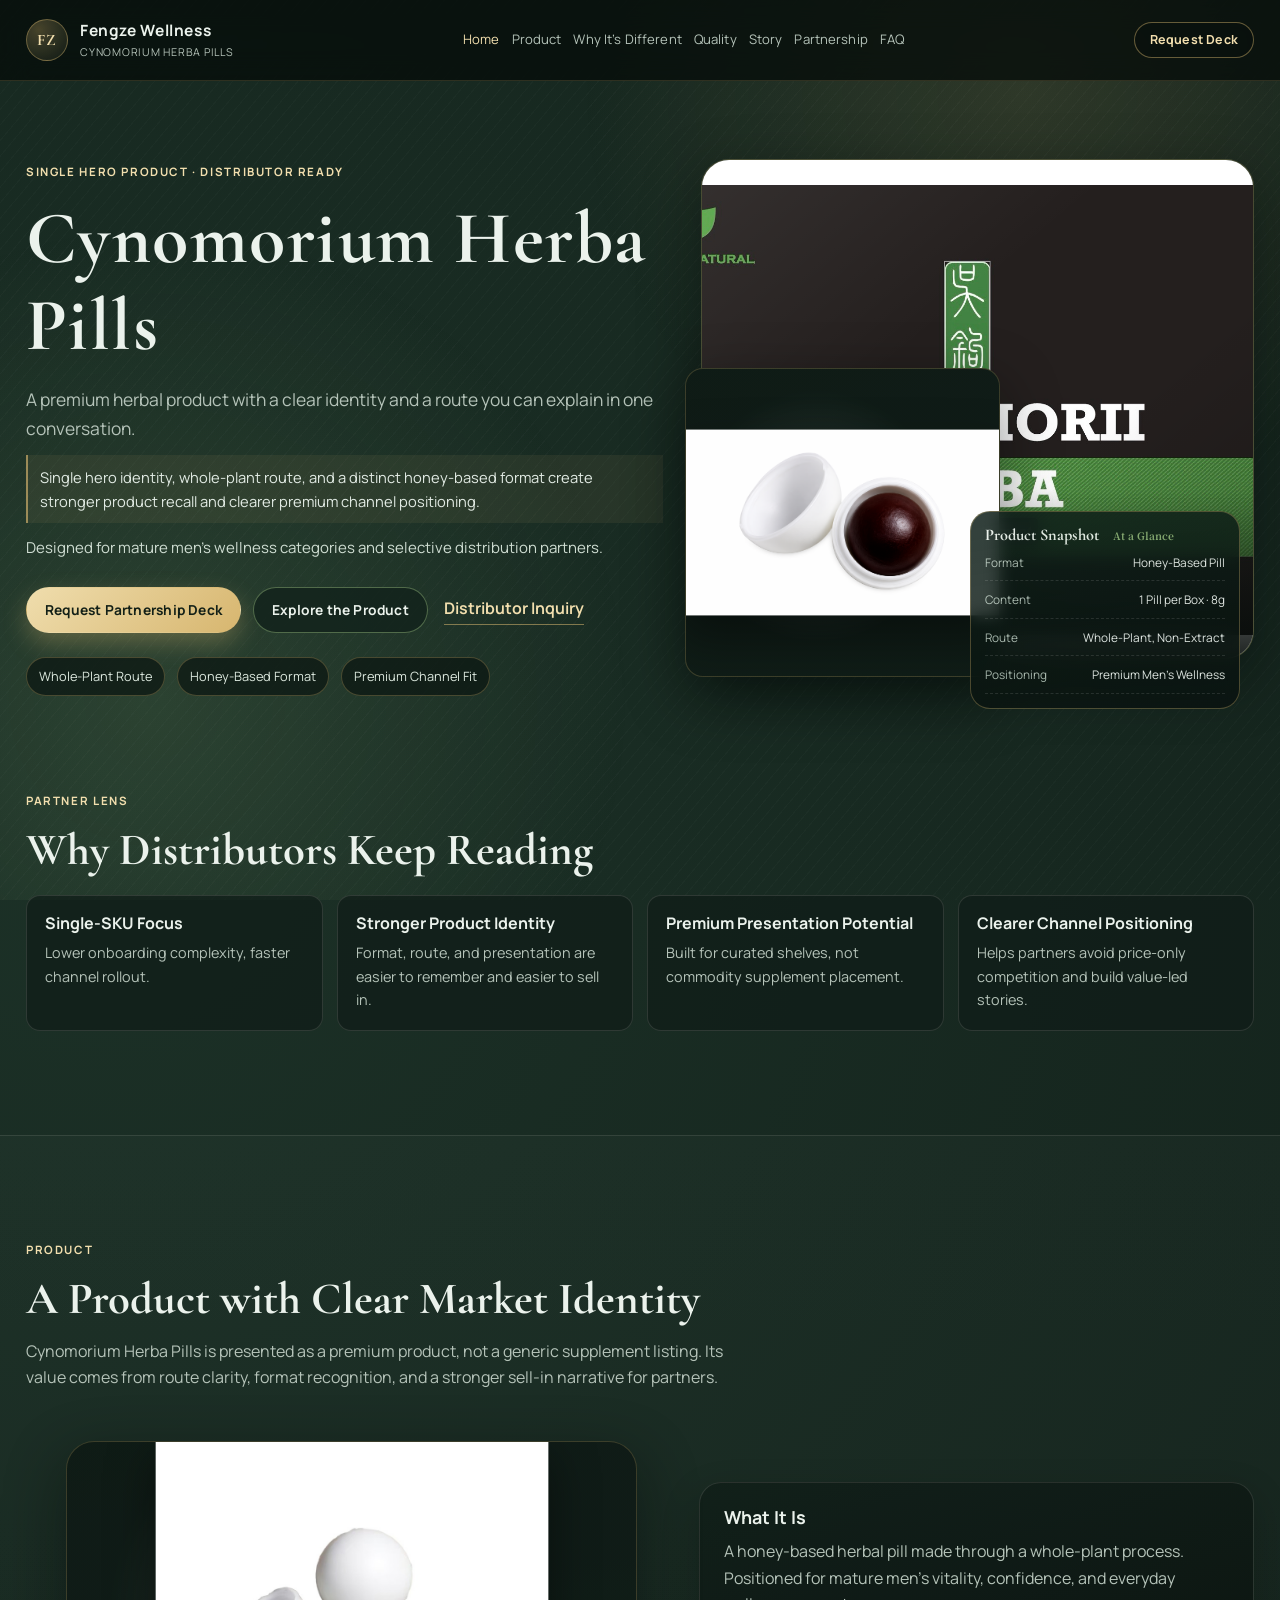
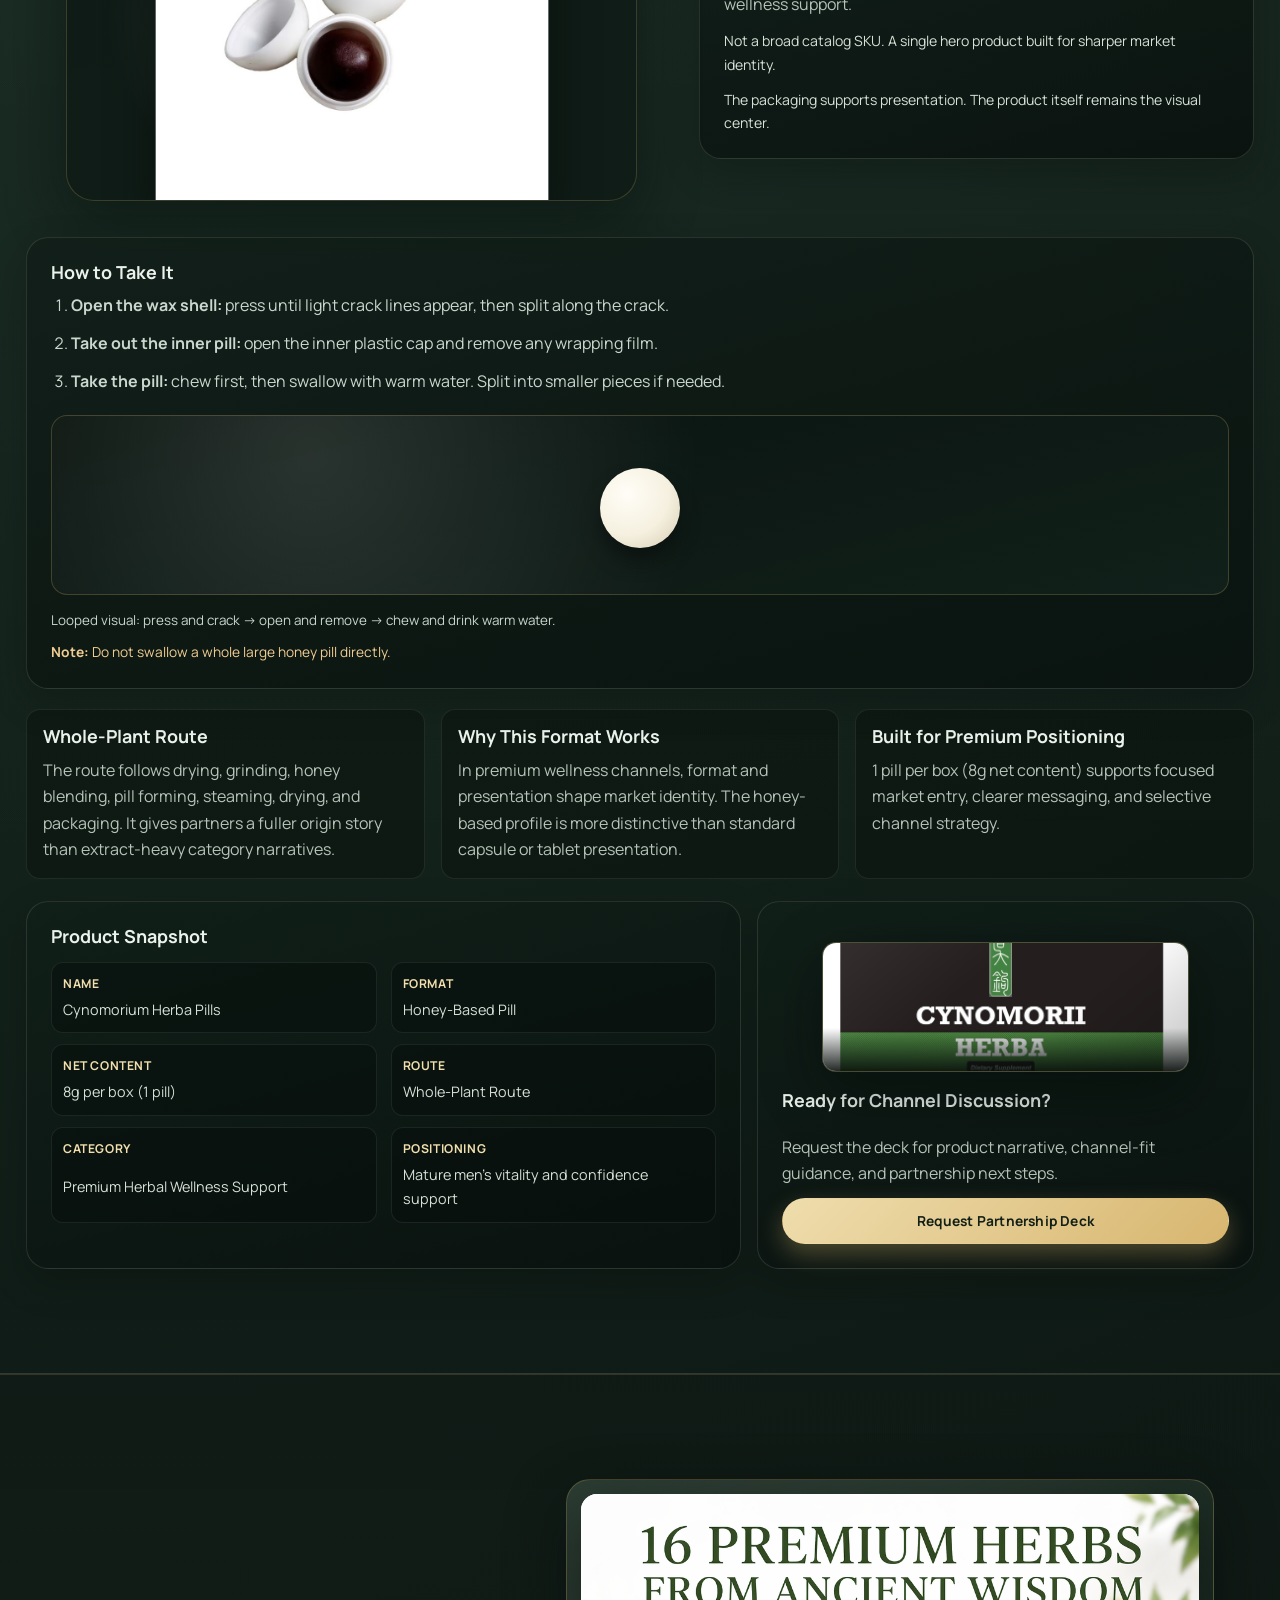
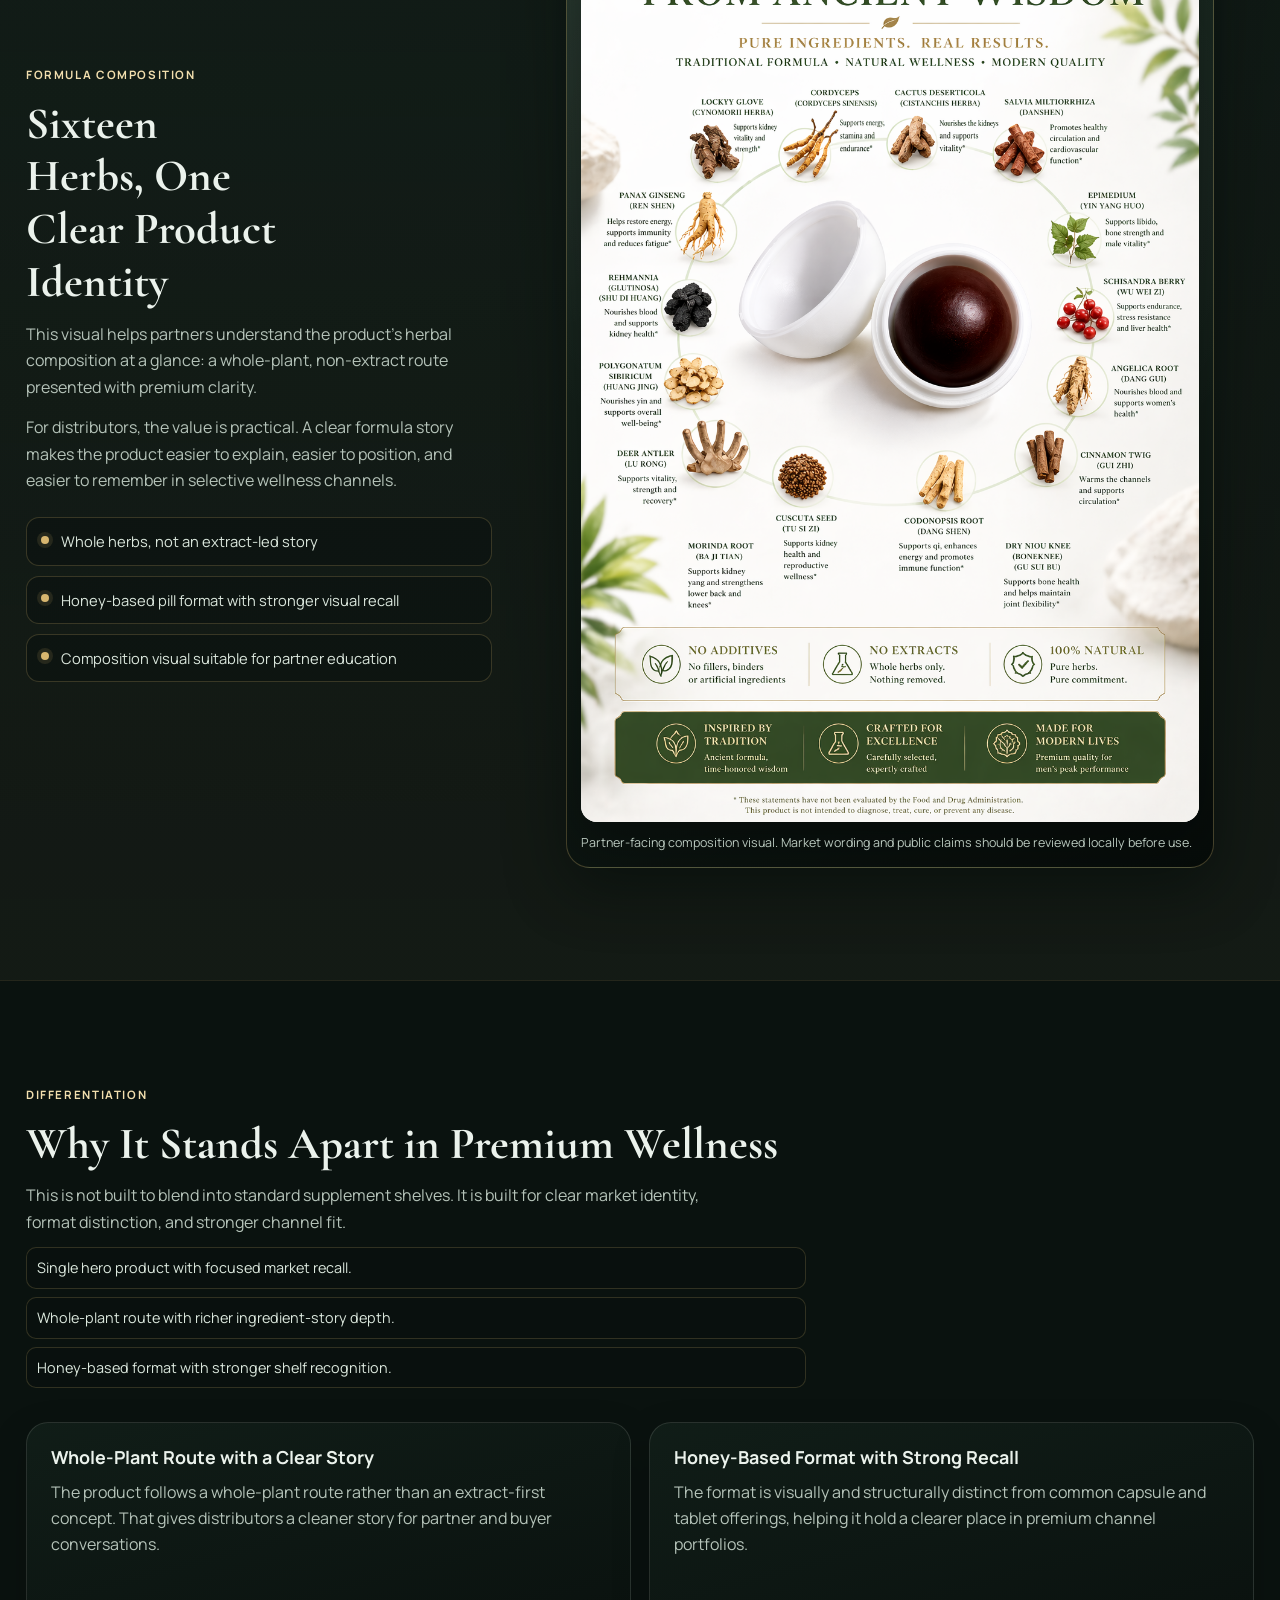
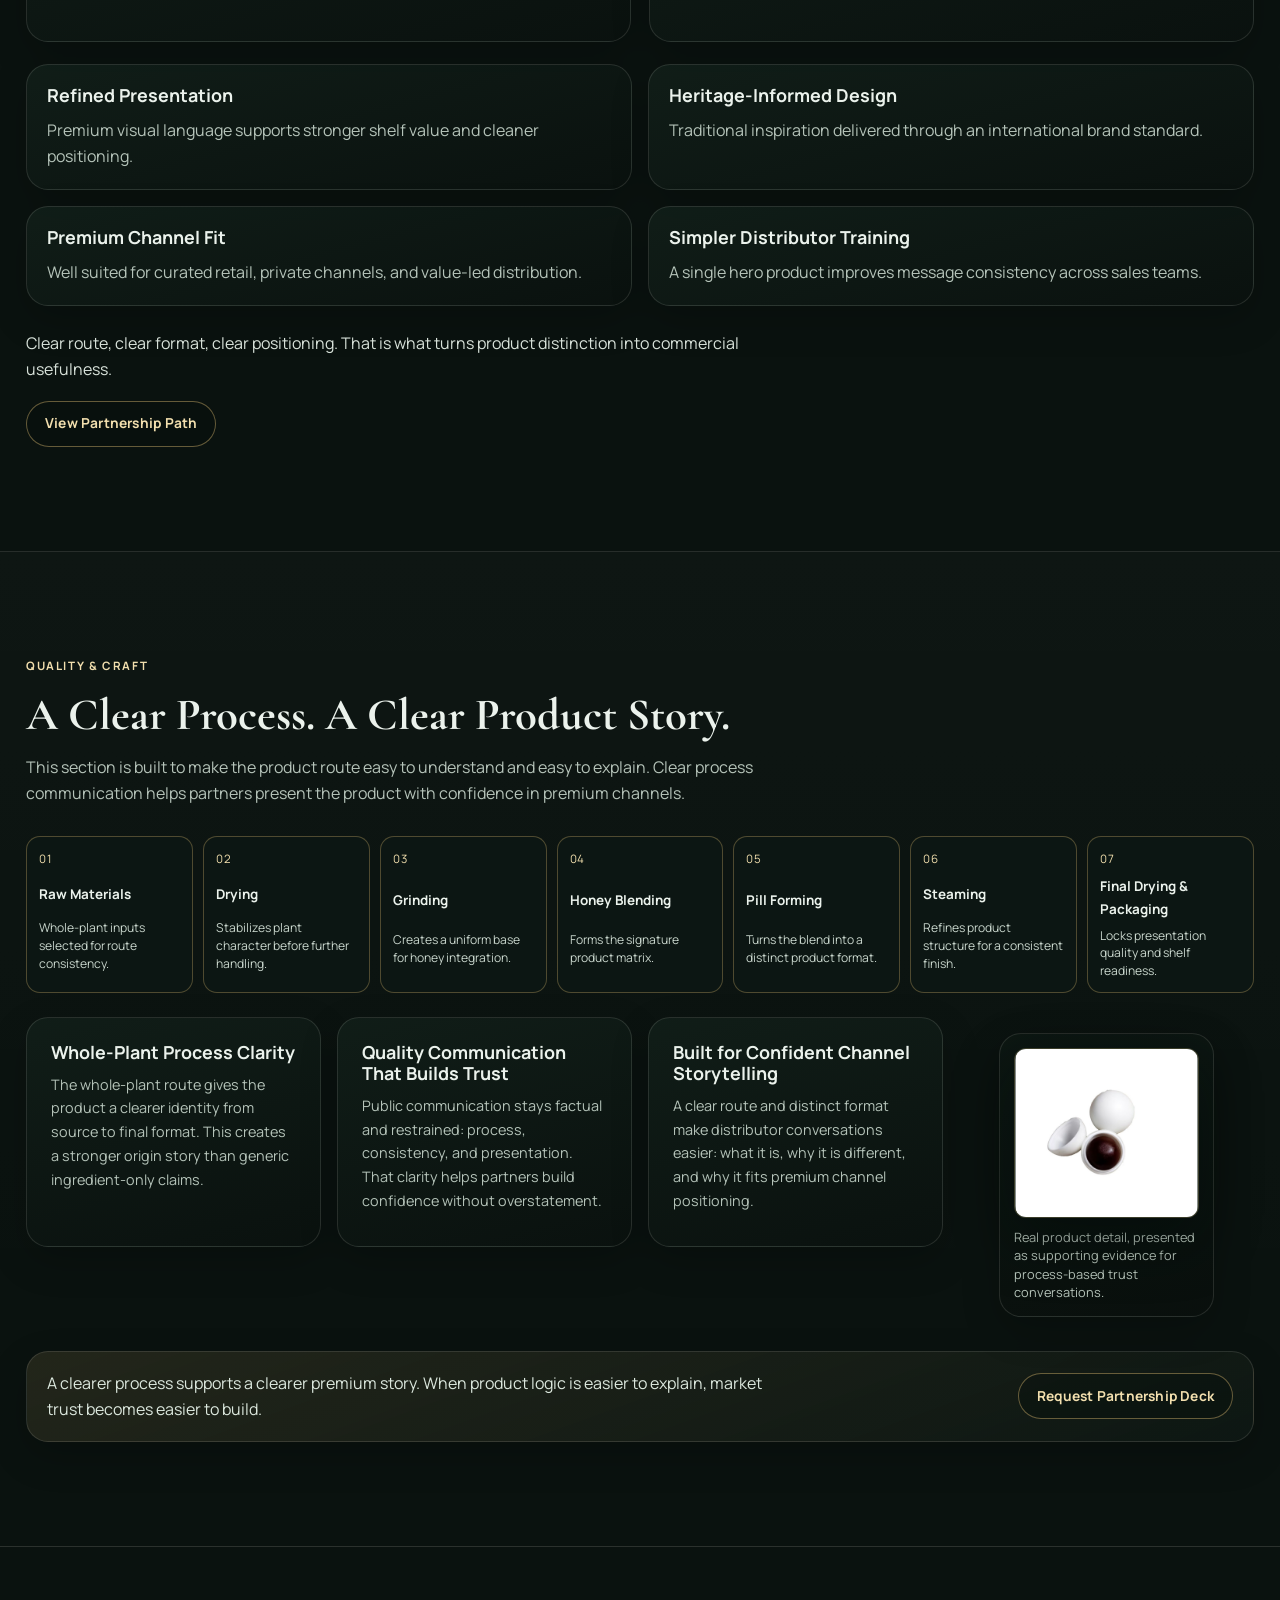
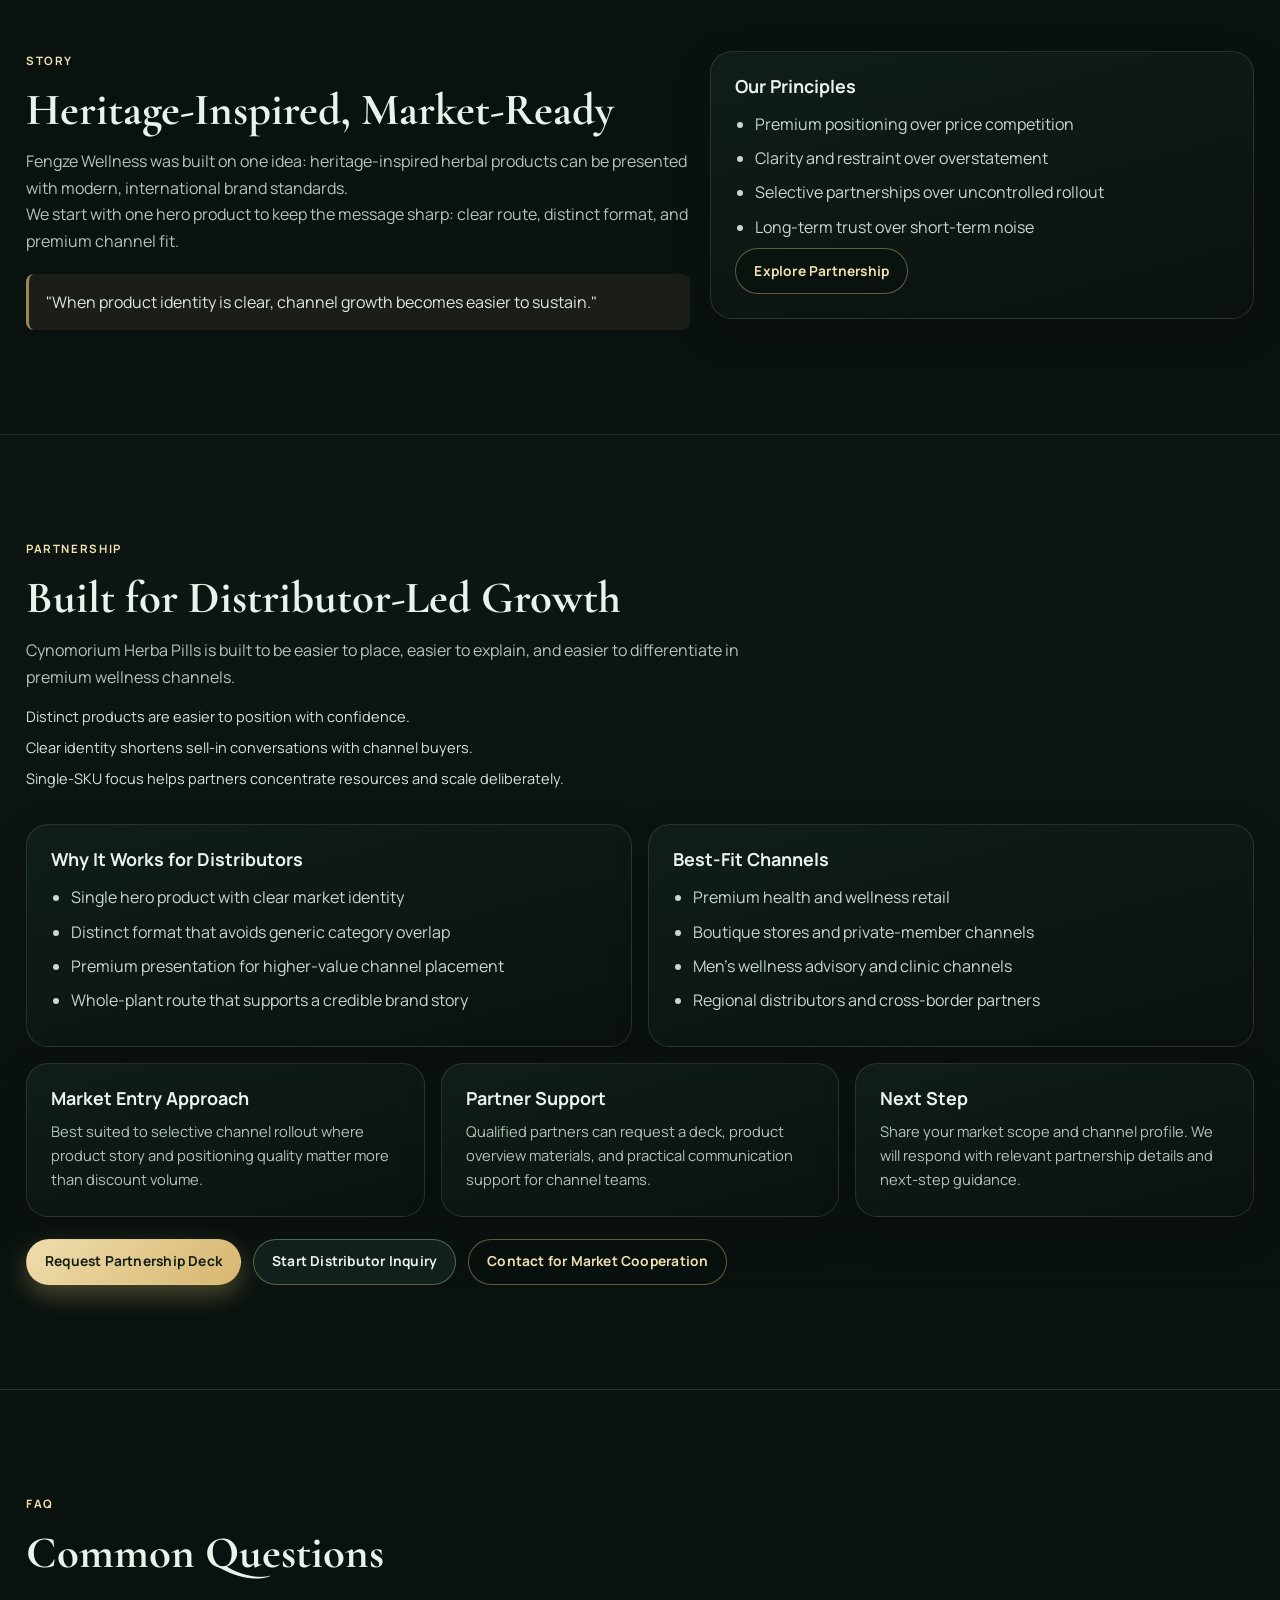
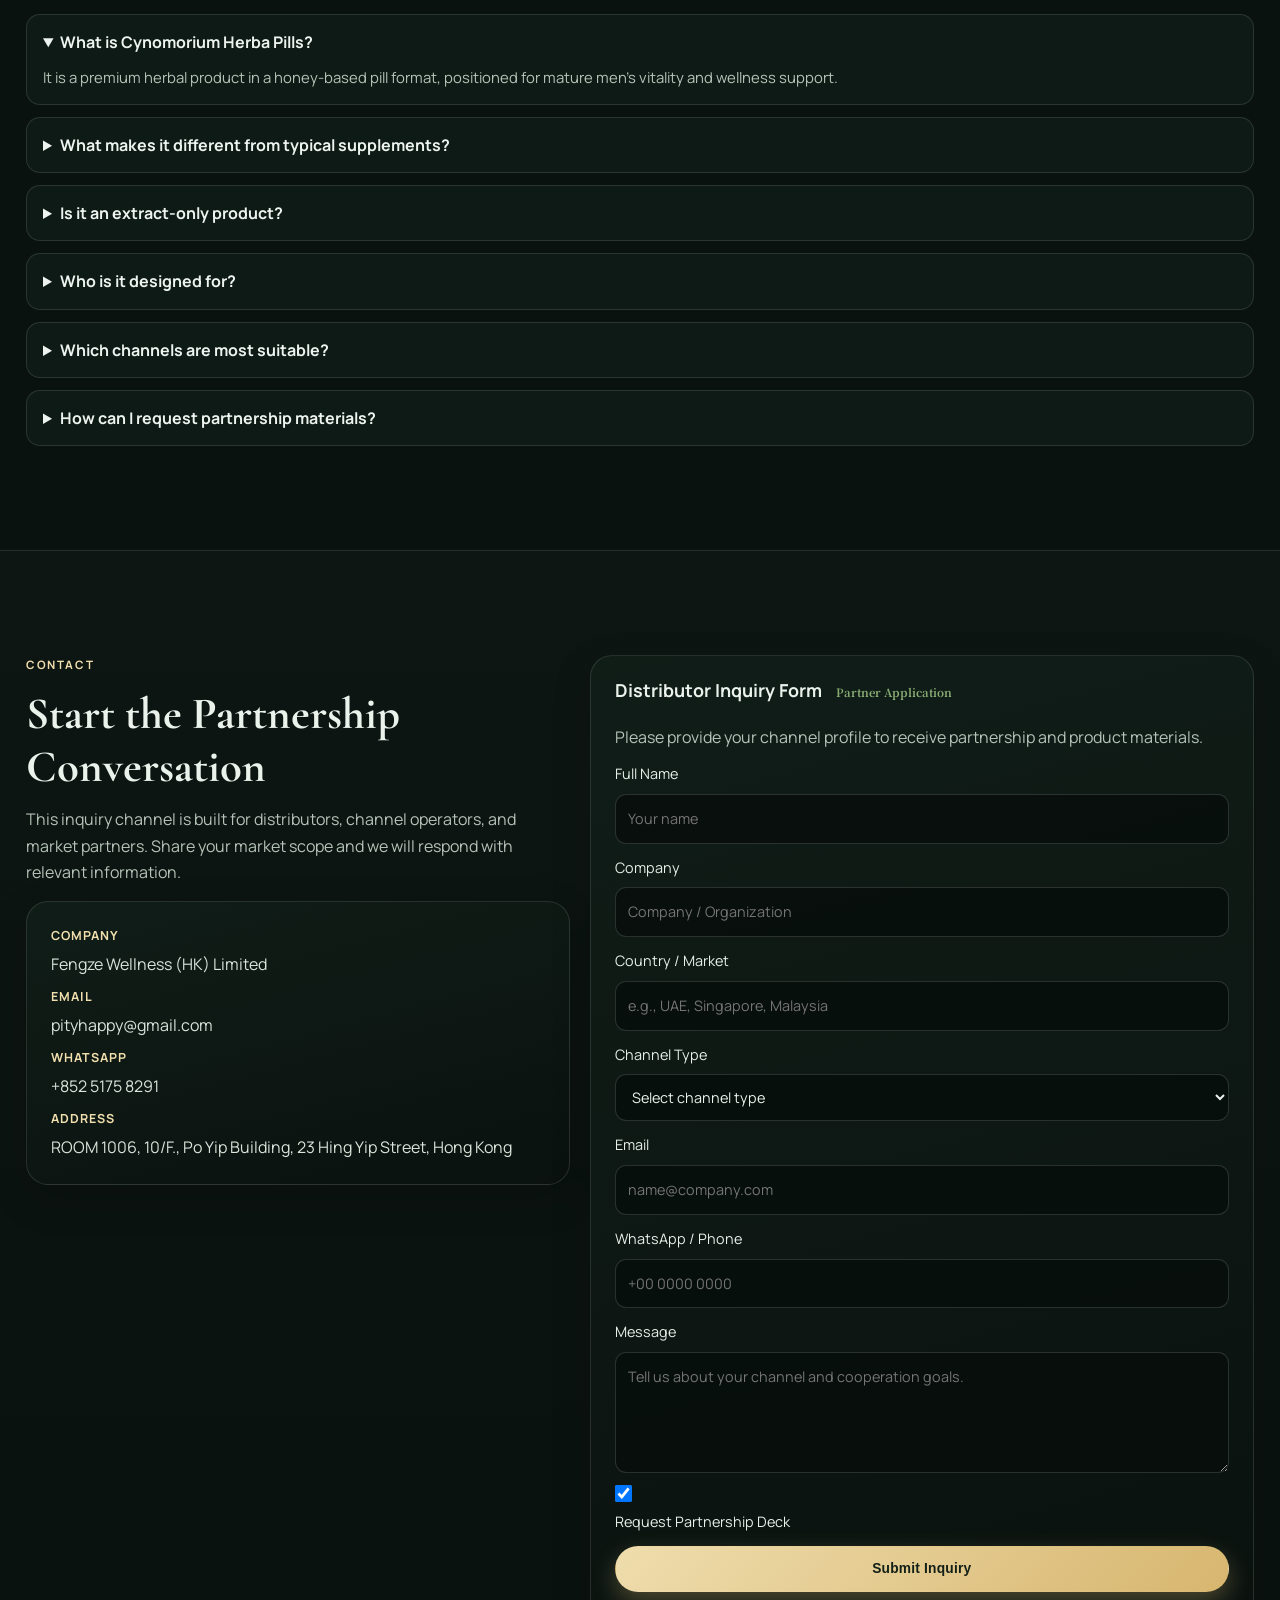
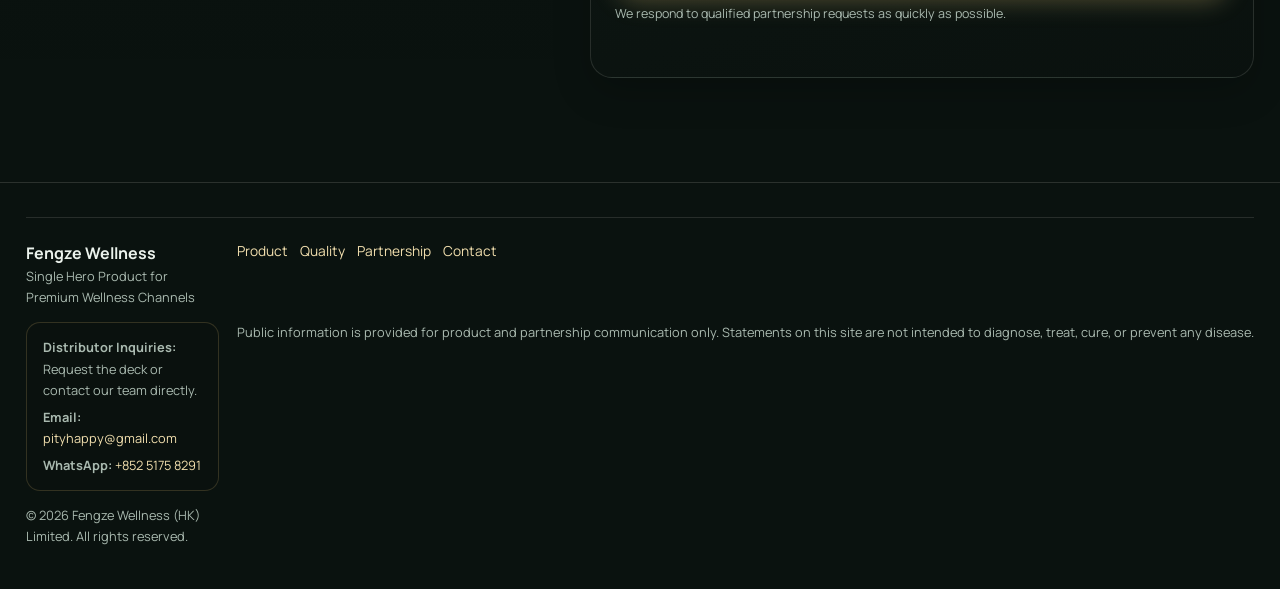
==== commit b9951ec6: "Make pill-to-mouth action explicit in intake animation" ====
--- a/index.html
+++ b/index.html
@@ -174,9 +174,11 @@
             <div class="wrapper-film"></div>
             <div class="wax-shell wax-shell-left"></div>
             <div class="wax-shell wax-shell-right"></div>
+            <div class="pinch-hand"></div>
             <div class="honey-pill-core"></div>
             <div class="eat-arrow"></div>
             <div class="mouth-icon"></div>
+            <div class="mouth-bite"></div>
           </div>
           <p class="usage-demo-note">Looped visual: press and crack -> open and remove -> chew and drink warm water.</p>
           <p class="usage-warning"><strong>Note:</strong> Do not swallow a whole large honey pill directly.</p>
--- a/styles.css
+++ b/styles.css
@@ -679,10 +679,23 @@
   border-radius: 50%;
   transform: translate(-50%, -50%);
   background:
-    radial-gradient(circle at 36% 32%, #e0b15f 0, #a66e27 58%, #6d4618 100%);
+    radial-gradient(circle at 36% 32%, #6a4522 0, #3f2814 58%, #201208 100%);
   box-shadow: 0 12px 16px rgba(0, 0, 0, 0.42);
   opacity: 0;
   animation: honey-pill-eat 6.8s cubic-bezier(0.35, 0, 0.2, 1) infinite;
+}
+
+.pinch-hand {
+  position: absolute;
+  left: calc(50% - 17px);
+  top: calc(52% + 16px);
+  width: 34px;
+  height: 18px;
+  border-radius: 999px;
+  background: linear-gradient(180deg, #f3d7b8, #d9ab83);
+  box-shadow: 0 5px 8px rgba(0, 0, 0, 0.24);
+  opacity: 0;
+  animation: pinch-hand-move 6.8s cubic-bezier(0.35, 0, 0.2, 1) infinite;
 }
 
 .inner-cap {
@@ -745,6 +758,20 @@
   animation: mouth-show 6.8s ease-in-out infinite;
 }
 
+.mouth-bite {
+  position: absolute;
+  right: 13%;
+  top: calc(52% - 3px);
+  width: 32px;
+  height: 10px;
+  border-radius: 999px;
+  background: rgba(230, 197, 125, 0.95);
+  transform: scaleX(0.2);
+  transform-origin: left center;
+  opacity: 0;
+  animation: mouth-bite-close 6.8s ease-in-out infinite;
+}
+
 @keyframes wax-whole-hide {
   0%, 16% { opacity: 1; transform: scale(1) rotate(0deg); }
   20% { opacity: 1; transform: scale(0.98) rotate(-3deg); }
@@ -781,6 +808,15 @@
   88%, 100% { transform: translate(84%, -50%) scale(0.72); opacity: 0; }
 }
 
+@keyframes pinch-hand-move {
+  0%, 34% { opacity: 0; transform: translate(0, 0) rotate(0deg); }
+  40%, 56% { opacity: 0.9; transform: translate(0, 0) rotate(0deg); }
+  64% { opacity: 0.9; transform: translate(26px, -4px) rotate(-6deg); }
+  74% { opacity: 0.95; transform: translate(58px, -8px) rotate(-8deg); }
+  82% { opacity: 0.95; transform: translate(84px, -10px) rotate(-10deg); }
+  90%, 100% { opacity: 0; transform: translate(90px, -10px) rotate(-10deg); }
+}
+
 @keyframes inner-cap-open {
   0%, 38% { opacity: 0; transform: scale(0.96); }
   44%, 54% { opacity: 0.88; transform: scale(1); }
@@ -804,6 +840,13 @@
   0%, 64% { opacity: 0; }
   70%, 86% { opacity: 0.95; }
   100% { opacity: 0; }
+}
+
+@keyframes mouth-bite-close {
+  0%, 74% { opacity: 0; transform: scaleX(0.2); }
+  80% { opacity: 0.95; transform: scaleX(0.9); }
+  86% { opacity: 0.85; transform: scaleX(0.35); }
+  100% { opacity: 0; transform: scaleX(0.2); }
 }
 
 .product-story-grid article {
@@ -1547,7 +1590,9 @@
   .wax-shell-whole,
   .wax-crack-line,
   .inner-cap,
-  .wrapper-film {
+  .wrapper-film,
+  .pinch-hand,
+  .mouth-bite {
     animation: none;
   }
 
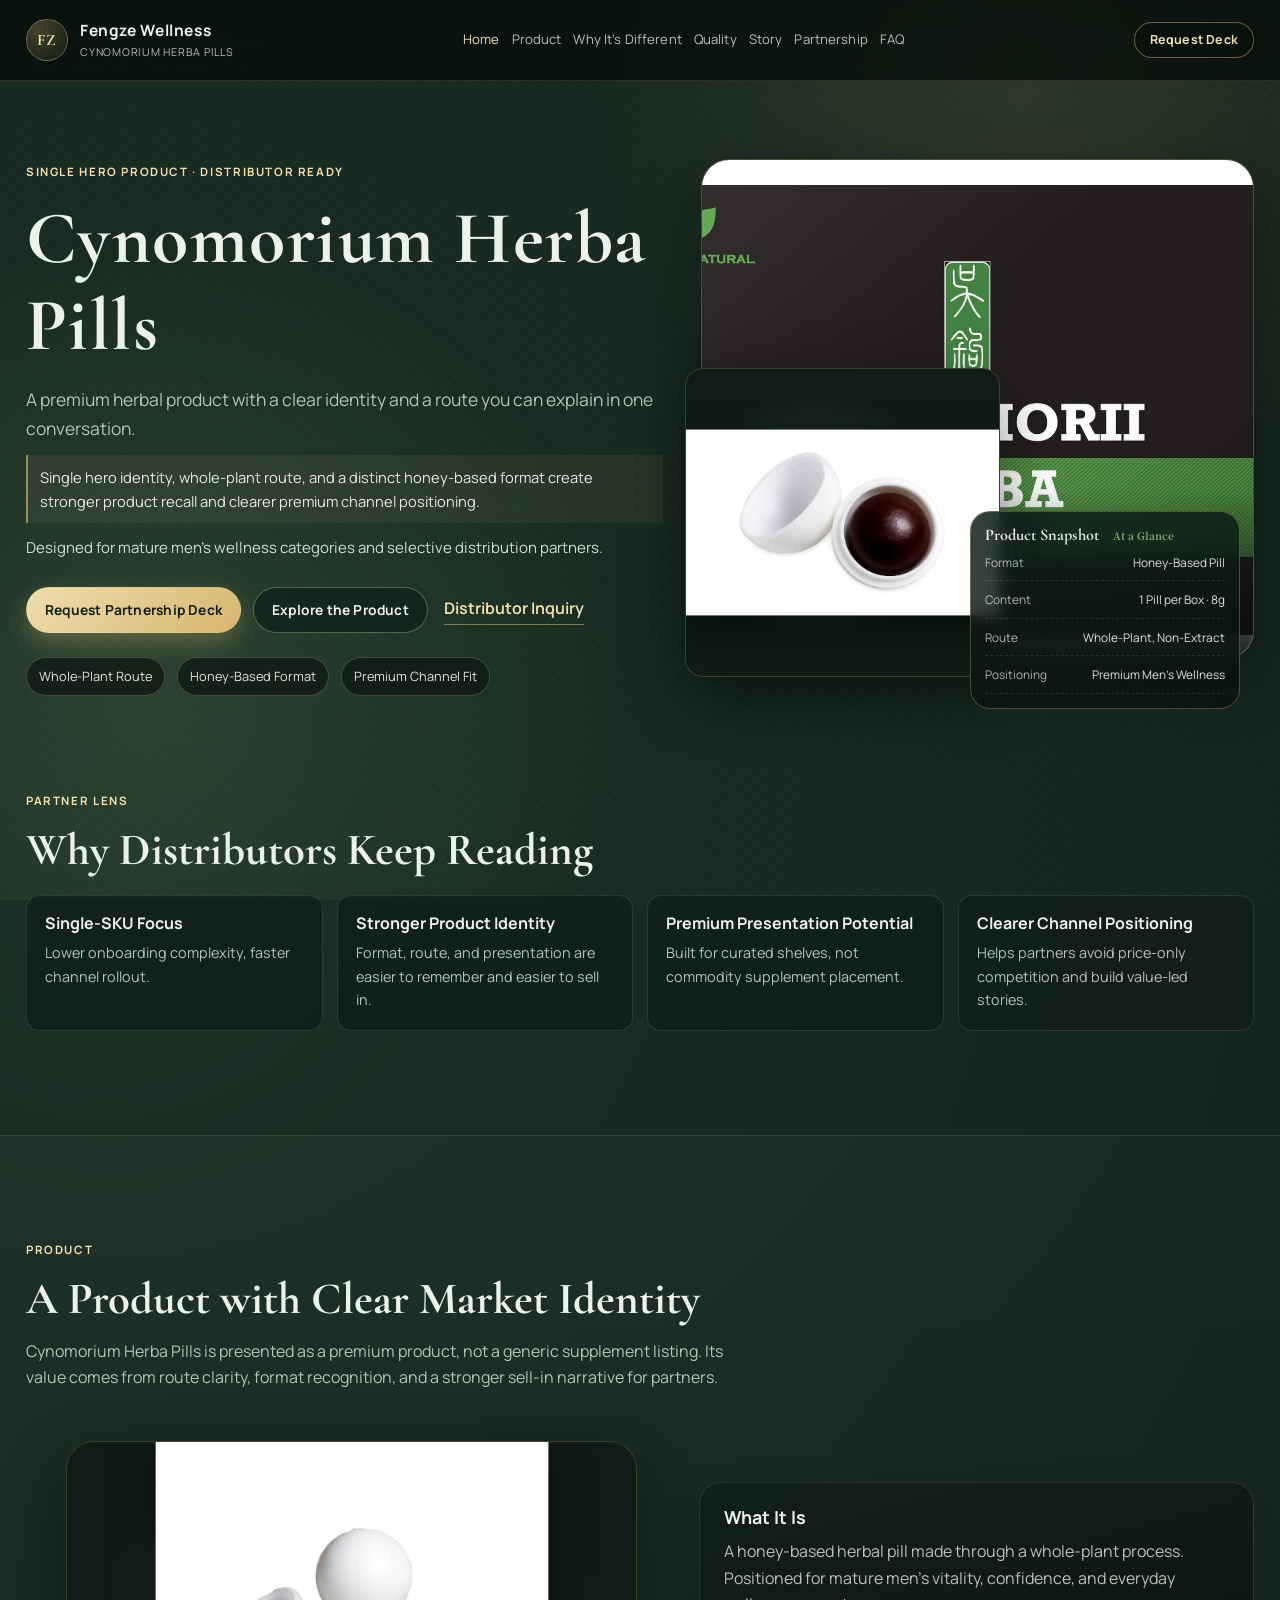
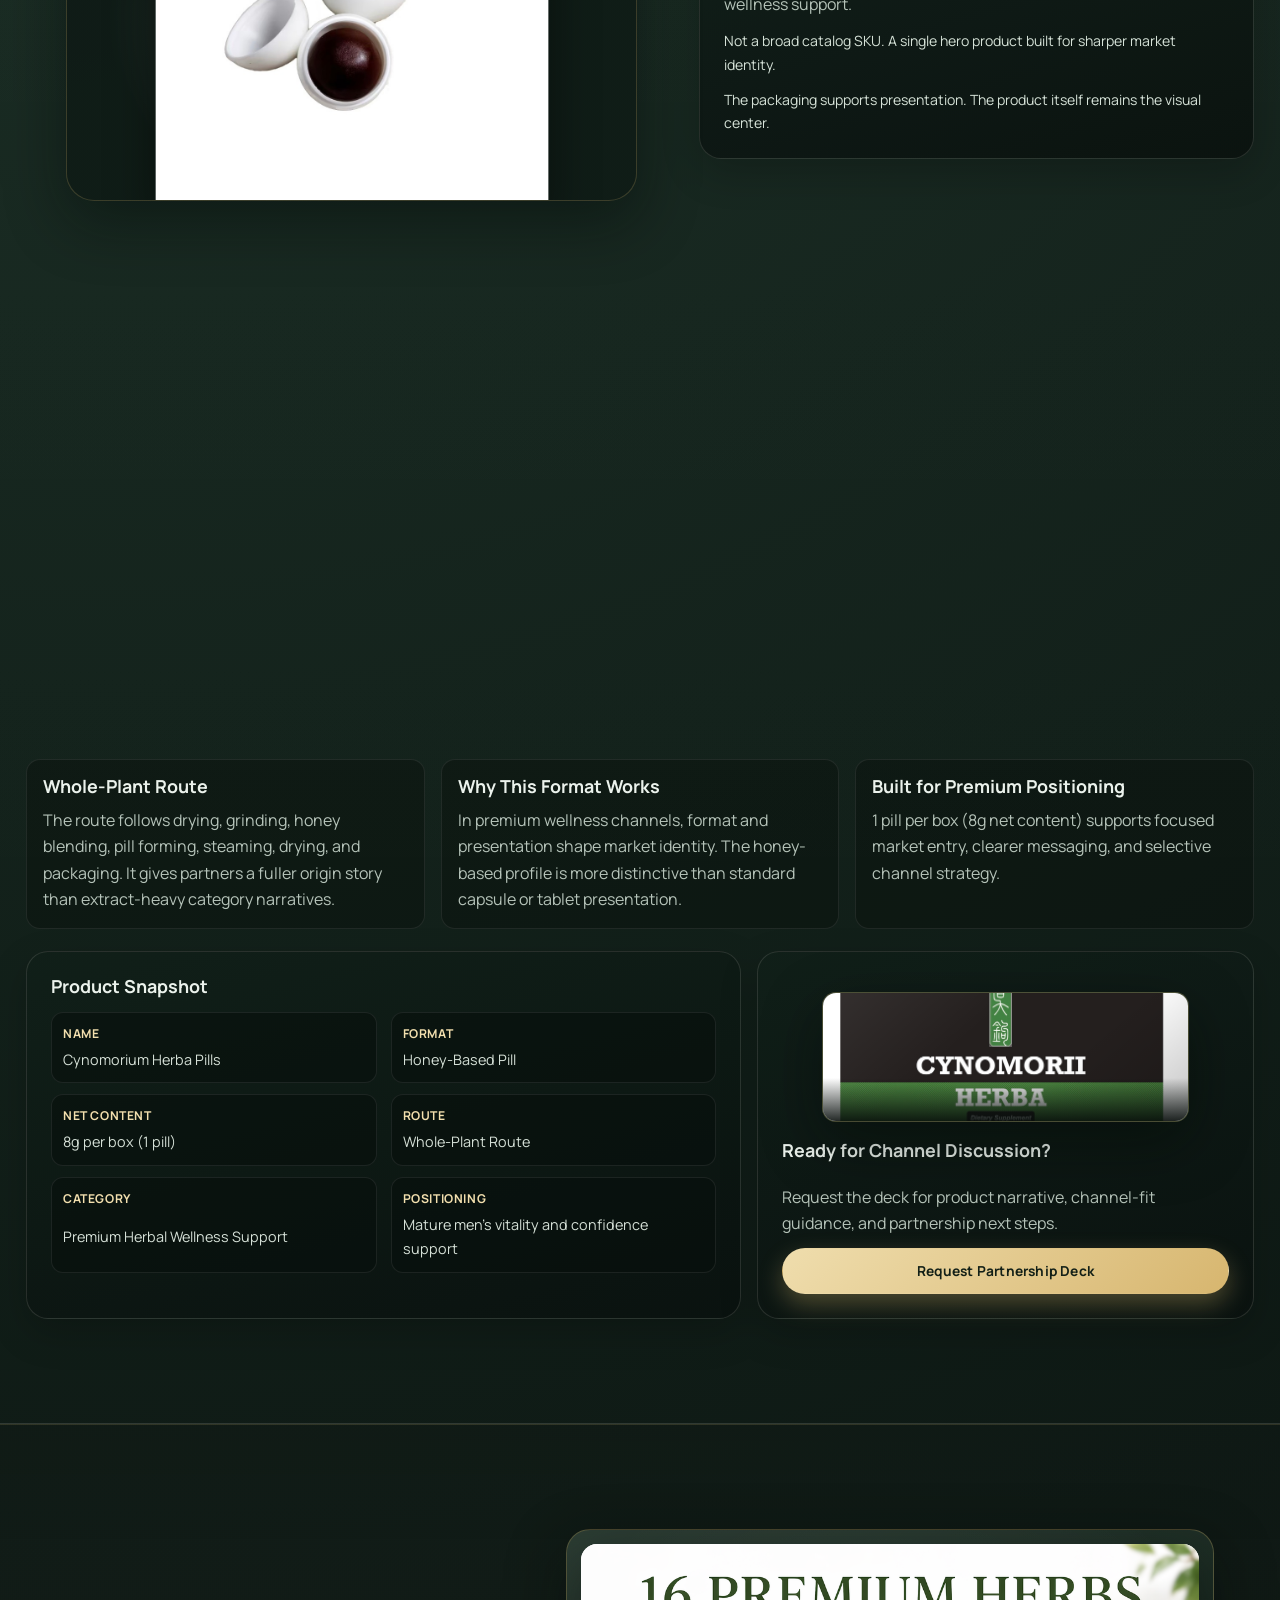
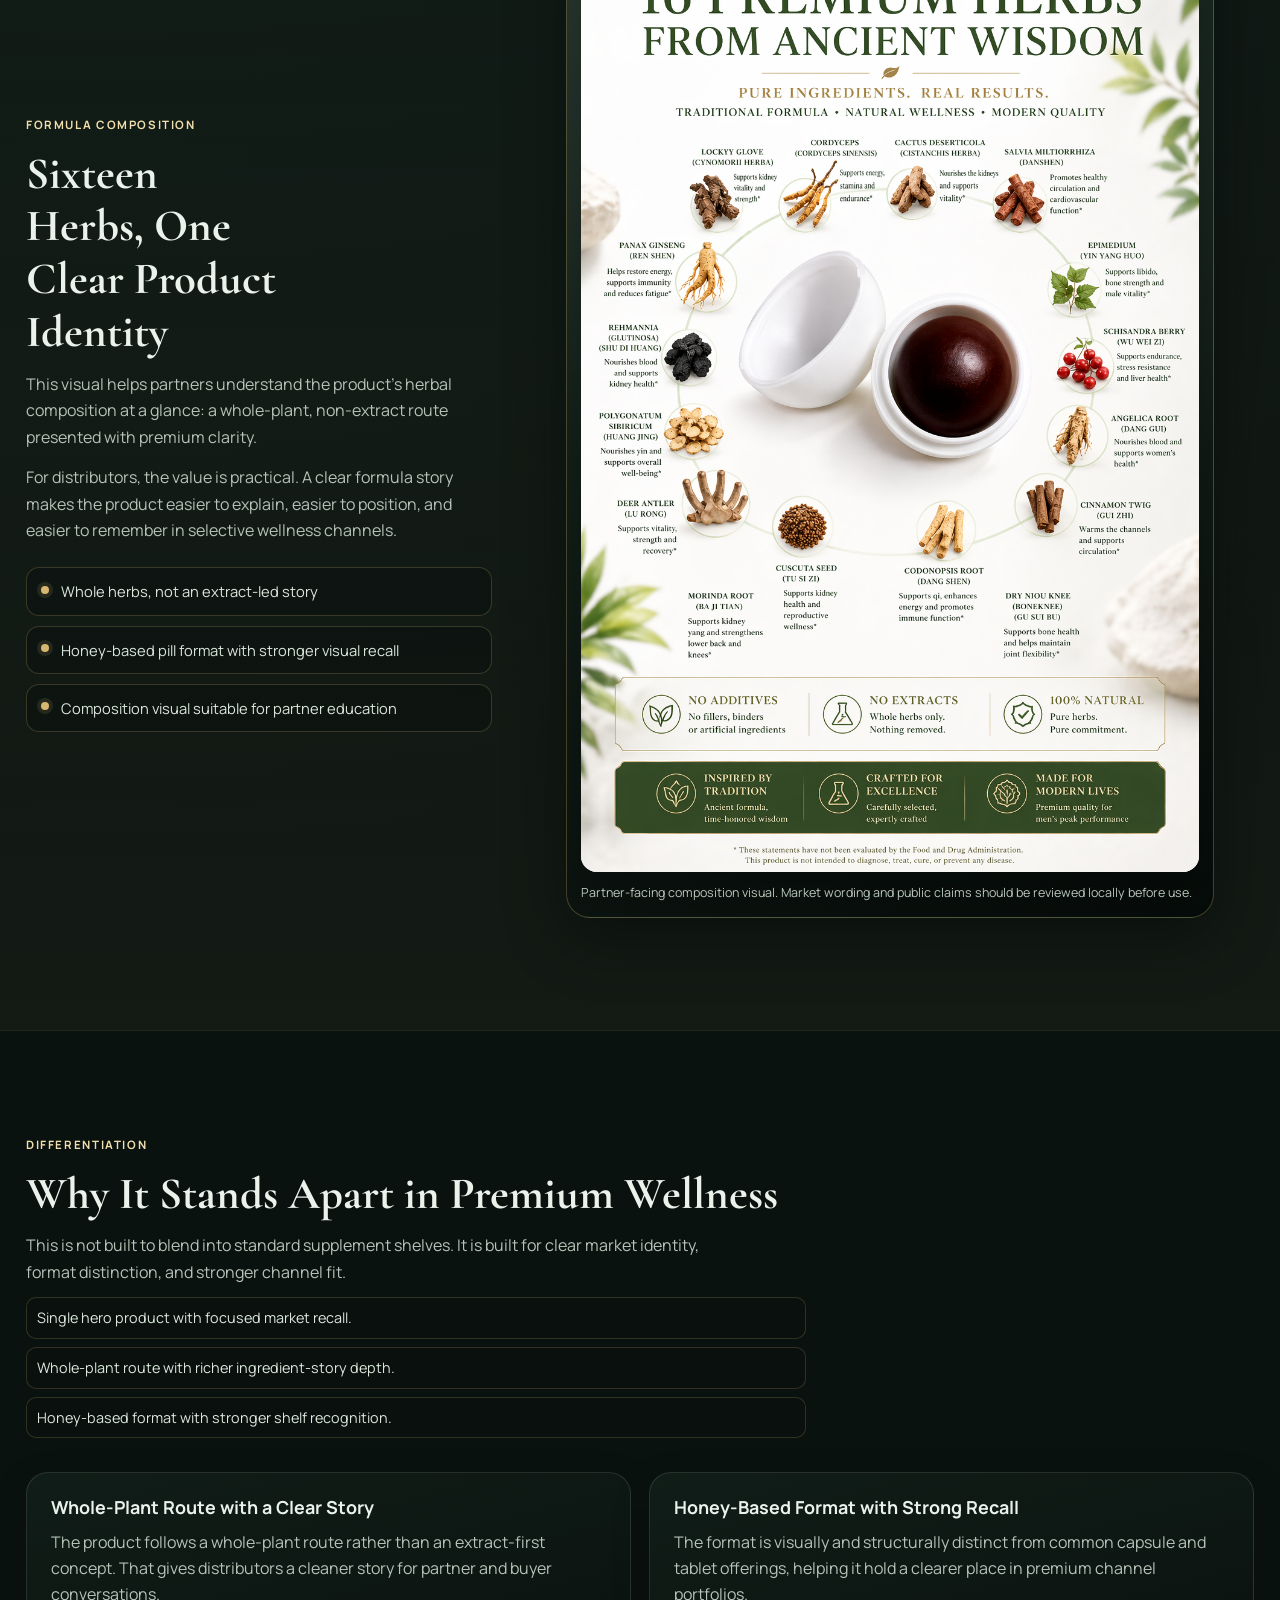
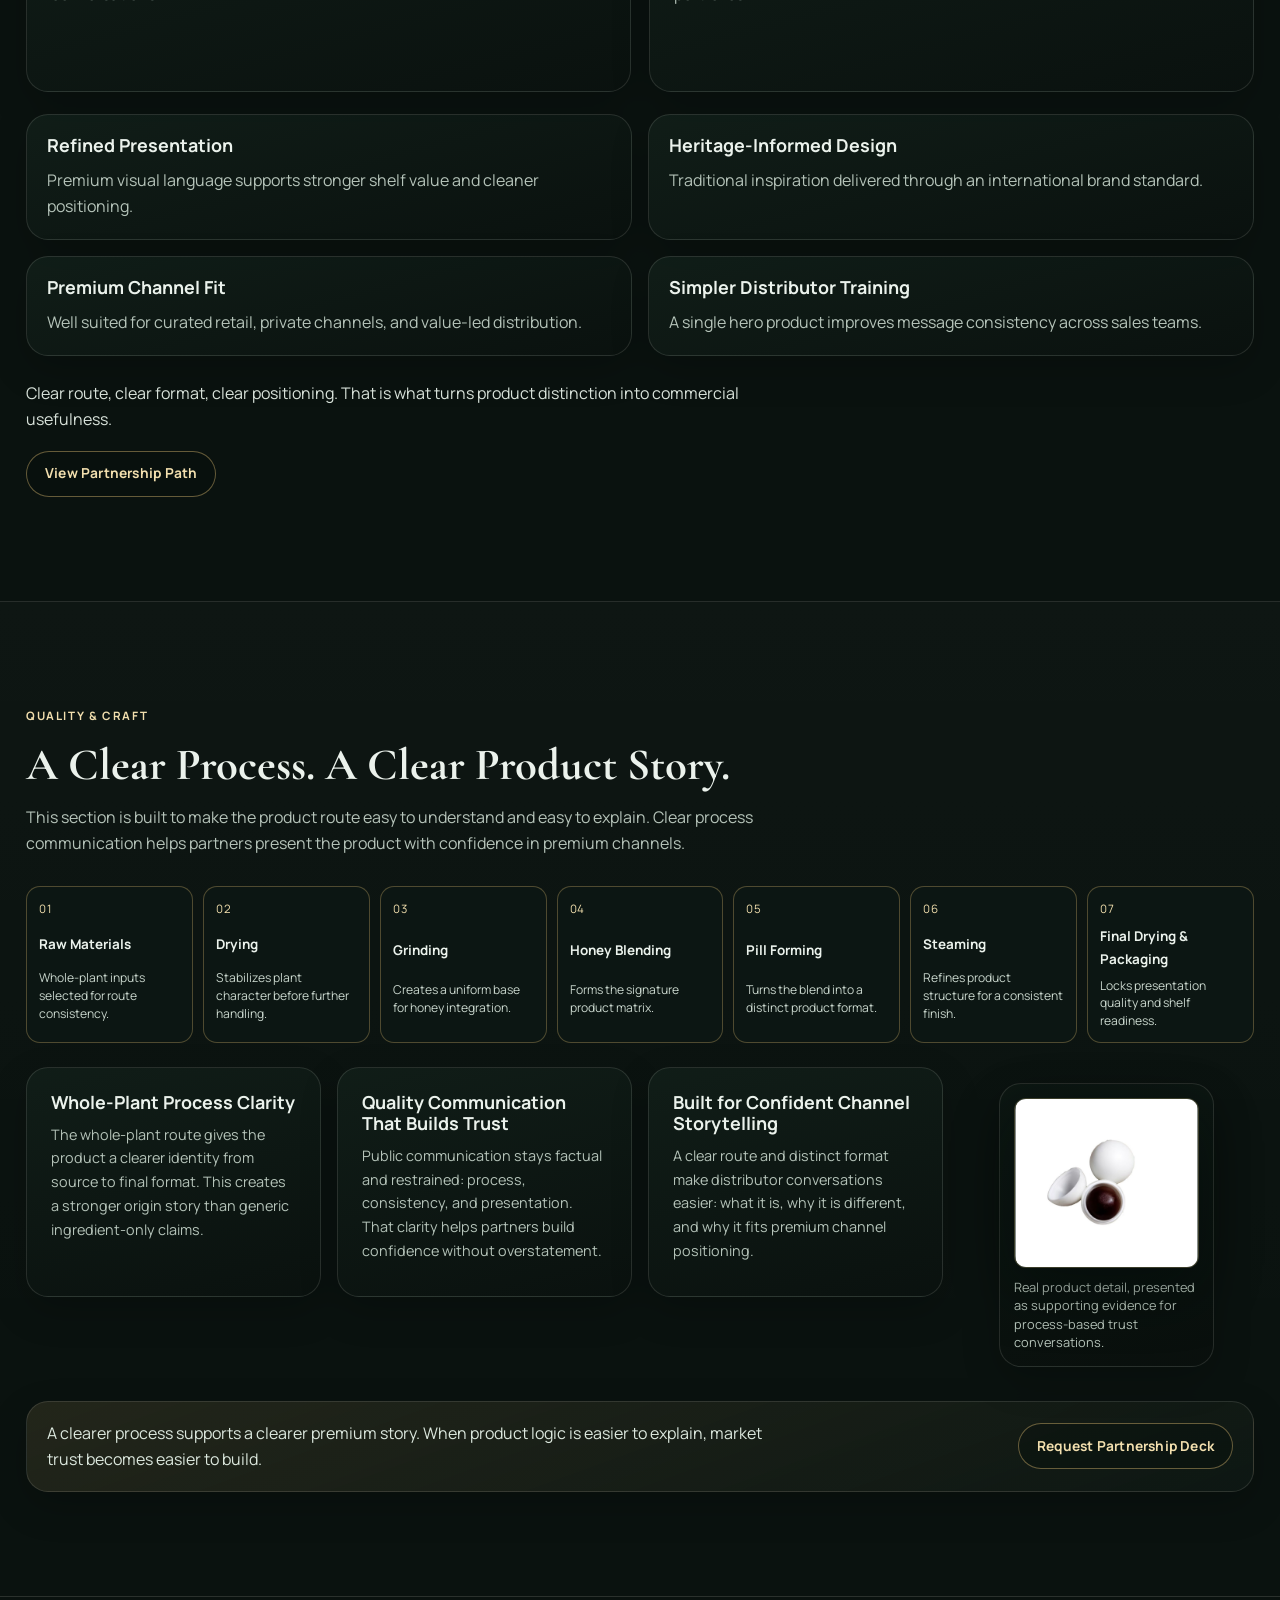
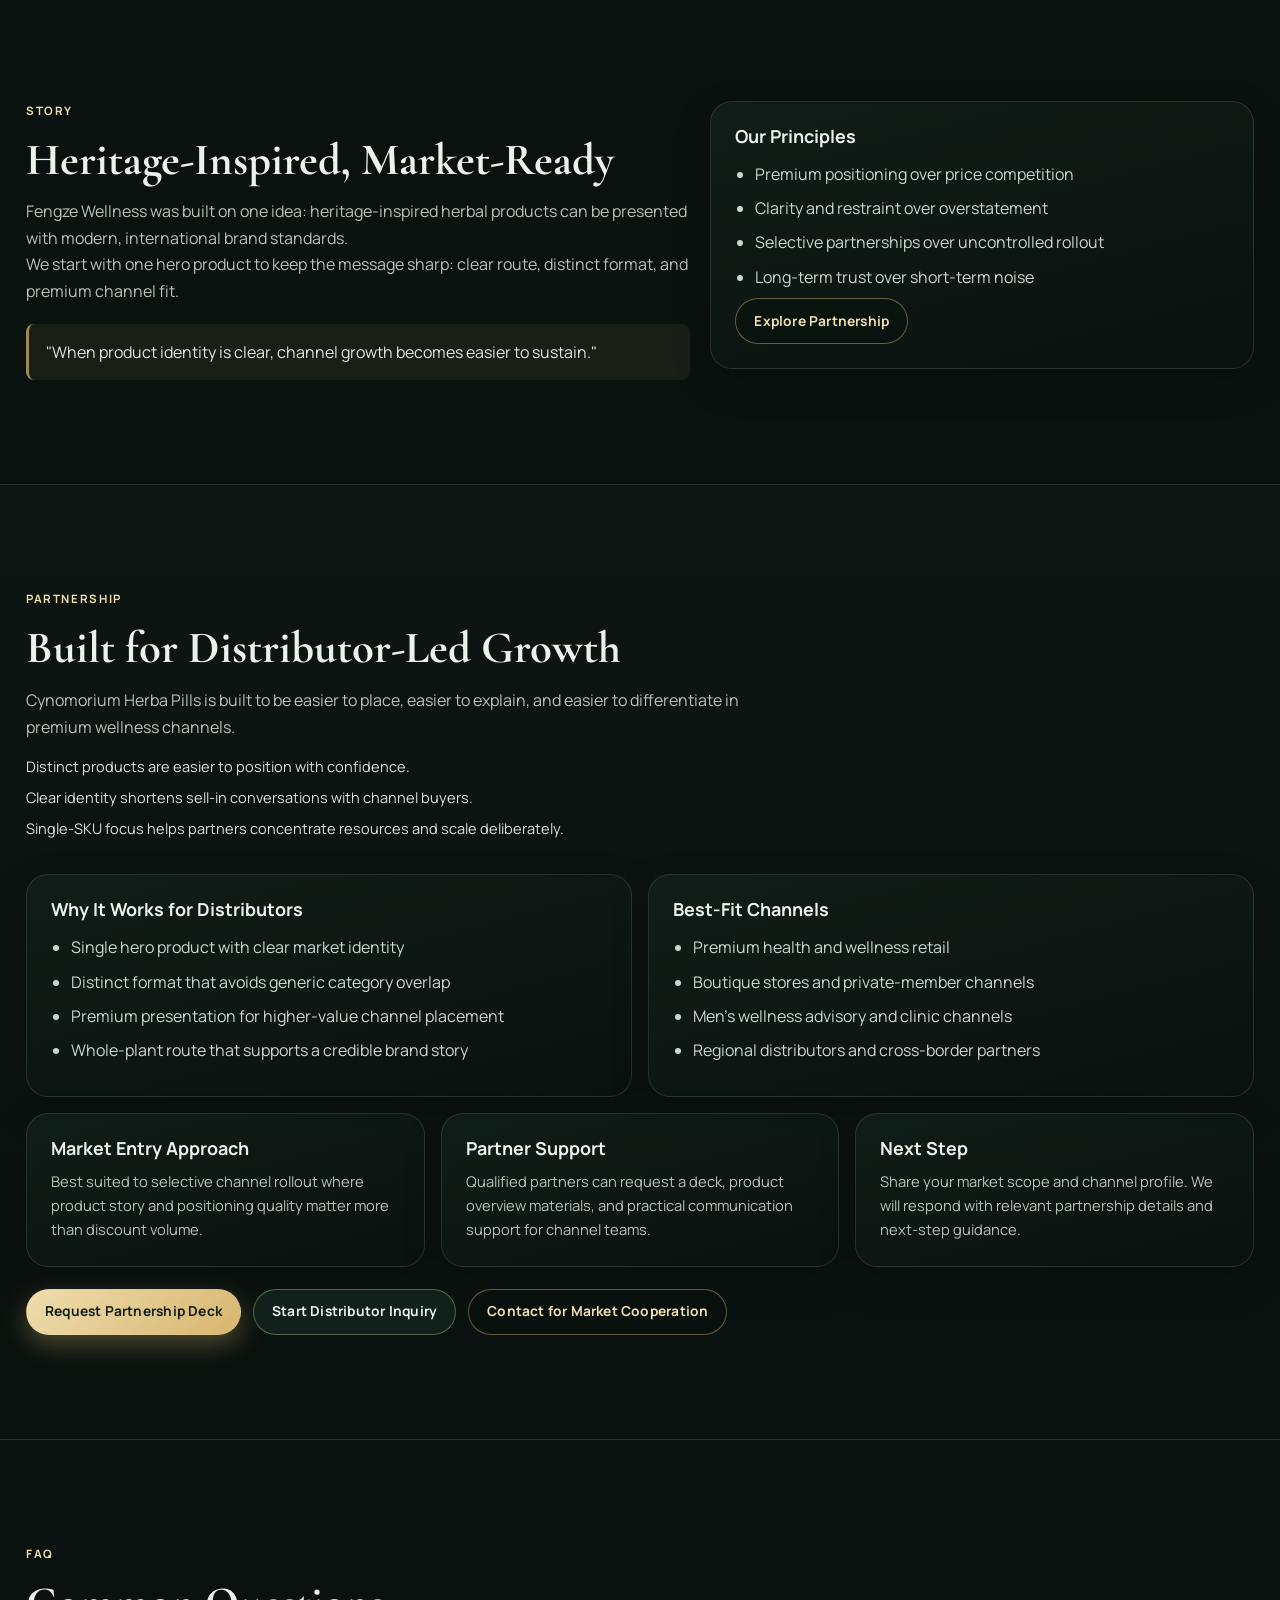
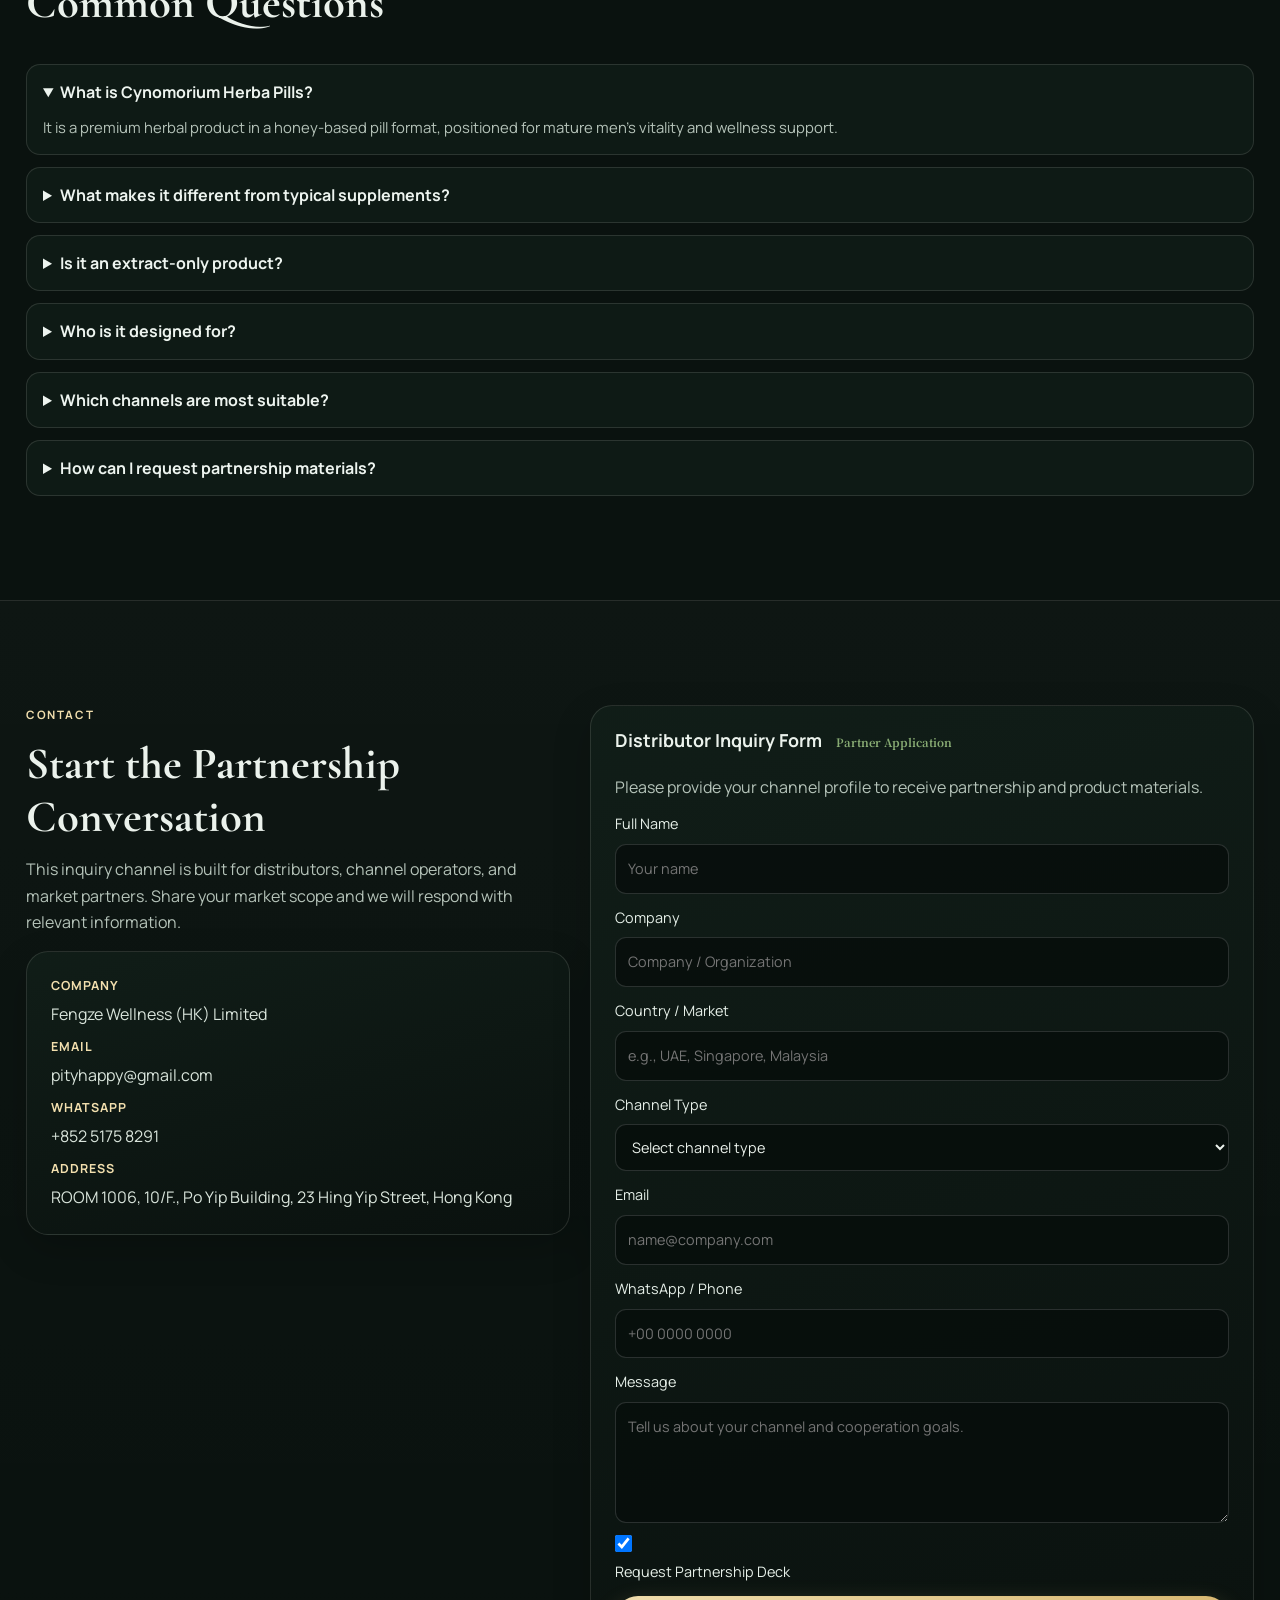
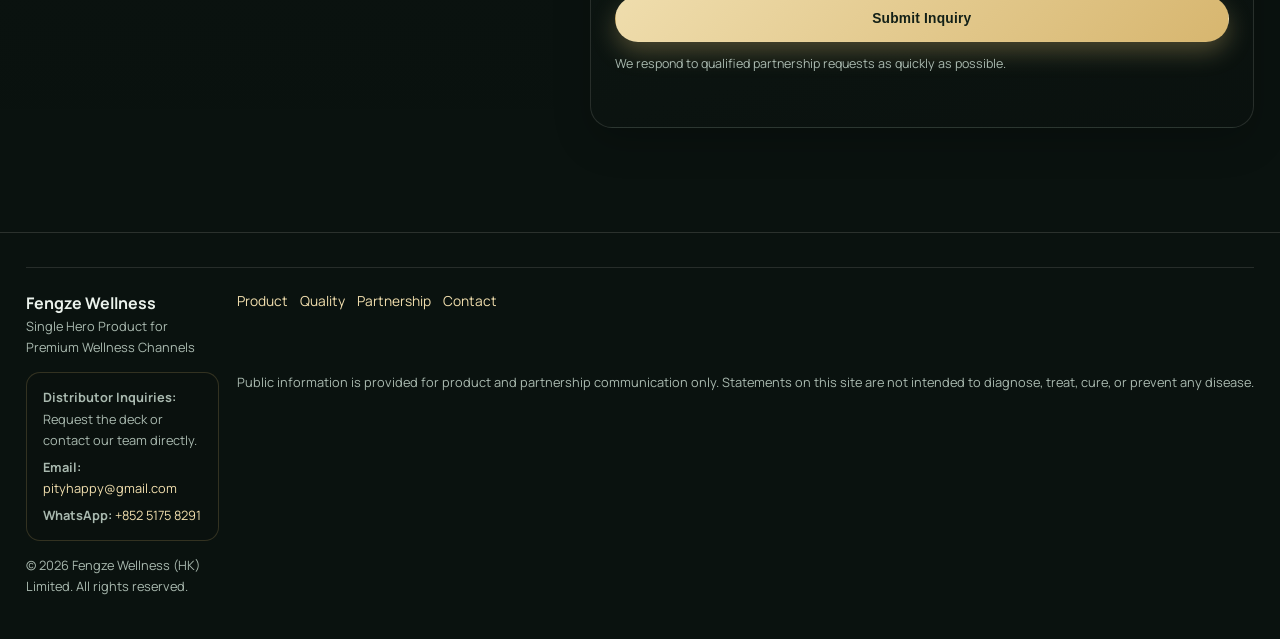
==== commit dfc660fc: "Rework intake animation with natural hand motion" ====
--- a/index.html
+++ b/index.html
@@ -168,17 +168,18 @@
             <li><strong>Take the pill:</strong> chew first, then swallow with warm water. Split into smaller pieces if needed.</li>
           </ol>
           <div class="wax-eating-demo" aria-hidden="true">
+            <div class="press-palm"></div>
             <div class="wax-shell-whole"></div>
             <div class="wax-crack-line"></div>
             <div class="inner-cap"></div>
             <div class="wrapper-film"></div>
+            <div class="split-hand split-hand-left"></div>
+            <div class="split-hand split-hand-right"></div>
             <div class="wax-shell wax-shell-left"></div>
             <div class="wax-shell wax-shell-right"></div>
-            <div class="pinch-hand"></div>
+            <div class="face-profile"></div>
+            <div class="carry-hand"></div>
             <div class="honey-pill-core"></div>
-            <div class="eat-arrow"></div>
-            <div class="mouth-icon"></div>
-            <div class="mouth-bite"></div>
           </div>
           <p class="usage-demo-note">Looped visual: press and crack -> open and remove -> chew and drink warm water.</p>
           <p class="usage-warning"><strong>Note:</strong> Do not swallow a whole large honey pill directly.</p>
--- a/styles.css
+++ b/styles.css
@@ -685,19 +685,6 @@
   animation: honey-pill-eat 6.8s cubic-bezier(0.35, 0, 0.2, 1) infinite;
 }
 
-.pinch-hand {
-  position: absolute;
-  left: calc(50% - 17px);
-  top: calc(52% + 16px);
-  width: 34px;
-  height: 18px;
-  border-radius: 999px;
-  background: linear-gradient(180deg, #f3d7b8, #d9ab83);
-  box-shadow: 0 5px 8px rgba(0, 0, 0, 0.24);
-  opacity: 0;
-  animation: pinch-hand-move 6.8s cubic-bezier(0.35, 0, 0.2, 1) infinite;
-}
-
 .inner-cap {
   position: absolute;
   left: calc(50% - 30px);
@@ -723,55 +710,6 @@
   animation: wrapper-film-off 6.8s ease-in-out infinite;
 }
 
-.eat-arrow {
-  position: absolute;
-  left: 58%;
-  top: 52%;
-  width: 48px;
-  height: 2px;
-  transform: translateY(-50%);
-  background: linear-gradient(90deg, rgba(214, 173, 85, 0), rgba(214, 173, 85, 0.9));
-  opacity: 0;
-  animation: eat-arrow-show 6.8s ease-in-out infinite;
-}
-
-.eat-arrow::after {
-  content: "";
-  position: absolute;
-  right: -1px;
-  top: -4px;
-  border-top: 5px solid transparent;
-  border-bottom: 5px solid transparent;
-  border-left: 8px solid rgba(214, 173, 85, 0.9);
-}
-
-.mouth-icon {
-  position: absolute;
-  right: 14%;
-  top: calc(52% - 15px);
-  width: 30px;
-  height: 24px;
-  border: 2px solid rgba(230, 197, 125, 0.86);
-  border-top: 0;
-  border-radius: 0 0 16px 16px;
-  opacity: 0;
-  animation: mouth-show 6.8s ease-in-out infinite;
-}
-
-.mouth-bite {
-  position: absolute;
-  right: 13%;
-  top: calc(52% - 3px);
-  width: 32px;
-  height: 10px;
-  border-radius: 999px;
-  background: rgba(230, 197, 125, 0.95);
-  transform: scaleX(0.2);
-  transform-origin: left center;
-  opacity: 0;
-  animation: mouth-bite-close 6.8s ease-in-out infinite;
-}
-
 @keyframes wax-whole-hide {
   0%, 16% { opacity: 1; transform: scale(1) rotate(0deg); }
   20% { opacity: 1; transform: scale(0.98) rotate(-3deg); }
@@ -808,15 +746,6 @@
   88%, 100% { transform: translate(84%, -50%) scale(0.72); opacity: 0; }
 }
 
-@keyframes pinch-hand-move {
-  0%, 34% { opacity: 0; transform: translate(0, 0) rotate(0deg); }
-  40%, 56% { opacity: 0.9; transform: translate(0, 0) rotate(0deg); }
-  64% { opacity: 0.9; transform: translate(26px, -4px) rotate(-6deg); }
-  74% { opacity: 0.95; transform: translate(58px, -8px) rotate(-8deg); }
-  82% { opacity: 0.95; transform: translate(84px, -10px) rotate(-10deg); }
-  90%, 100% { opacity: 0; transform: translate(90px, -10px) rotate(-10deg); }
-}
-
 @keyframes inner-cap-open {
   0%, 38% { opacity: 0; transform: scale(0.96); }
   44%, 54% { opacity: 0.88; transform: scale(1); }
@@ -830,23 +759,248 @@
   72%, 100% { opacity: 0; transform: translateY(-18px) scale(0.8); }
 }
 
-@keyframes eat-arrow-show {
-  0%, 58% { opacity: 0; }
-  66%, 82% { opacity: 1; }
-  88%, 100% { opacity: 0; }
-}
-
-@keyframes mouth-show {
-  0%, 64% { opacity: 0; }
-  70%, 86% { opacity: 0.95; }
-  100% { opacity: 0; }
-}
-
-@keyframes mouth-bite-close {
-  0%, 74% { opacity: 0; transform: scaleX(0.2); }
-  80% { opacity: 0.95; transform: scaleX(0.9); }
-  86% { opacity: 0.85; transform: scaleX(0.35); }
-  100% { opacity: 0; transform: scaleX(0.2); }
+.wax-eating-demo {
+  min-height: 230px;
+  background:
+    radial-gradient(circle at 22% 36%, rgba(255, 255, 255, 0.12), transparent 34%),
+    radial-gradient(circle at 82% 42%, rgba(215, 182, 111, 0.1), transparent 30%),
+    linear-gradient(165deg, rgba(10, 19, 15, 0.96), rgba(18, 34, 28, 0.88));
+}
+
+.press-palm {
+  position: absolute;
+  left: calc(24% - 46px);
+  top: 8%;
+  width: 92px;
+  height: 38px;
+  border-radius: 28px 28px 18px 18px;
+  background: linear-gradient(180deg, #f2d2b1, #d6a77d);
+  box-shadow: 0 10px 14px rgba(0, 0, 0, 0.28);
+  opacity: 0;
+  animation: press-palm-motion 8.4s cubic-bezier(0.35, 0, 0.2, 1) infinite;
+  z-index: 6;
+}
+
+.wax-shell-whole {
+  left: calc(24% - 42px);
+  top: calc(58% - 42px);
+  width: 84px;
+  height: 84px;
+  animation: wax-whole-hide 8.4s ease-in-out infinite;
+}
+
+.wax-crack-line {
+  left: calc(24% - 2px);
+  top: calc(58% - 28px);
+  height: 56px;
+  animation: wax-crack-show 8.4s ease-in-out infinite;
+}
+
+.wax-shell {
+  top: 58%;
+  animation-duration: 8.4s;
+}
+
+.wax-shell-left {
+  left: calc(24% - 52px);
+}
+
+.wax-shell-right {
+  left: calc(24% - 26px);
+}
+
+.split-hand {
+  position: absolute;
+  top: calc(58% + 22px);
+  width: 42px;
+  height: 18px;
+  border-radius: 999px;
+  background: linear-gradient(180deg, #f0d1b0, #d3a178);
+  box-shadow: 0 7px 10px rgba(0, 0, 0, 0.22);
+  opacity: 0;
+  z-index: 6;
+}
+
+.split-hand-left {
+  left: calc(24% - 72px);
+  animation: split-hand-left-motion 8.4s ease-in-out infinite;
+}
+
+.split-hand-right {
+  left: calc(24% + 30px);
+  animation: split-hand-right-motion 8.4s ease-in-out infinite;
+}
+
+.inner-cap {
+  left: calc(24% - 30px);
+  top: calc(58% - 30px);
+  animation-duration: 8.4s;
+}
+
+.wrapper-film {
+  left: calc(24% - 24px);
+  top: calc(58% - 24px);
+  animation-duration: 8.4s;
+}
+
+.honey-pill-core {
+  left: 24%;
+  top: 58%;
+  width: 44px;
+  height: 44px;
+  animation: honey-pill-to-mouth 8.4s cubic-bezier(0.35, 0, 0.2, 1) infinite;
+  z-index: 5;
+}
+
+.carry-hand {
+  position: absolute;
+  left: calc(24% - 22px);
+  top: calc(58% + 18px);
+  width: 44px;
+  height: 18px;
+  border-radius: 999px;
+  background: linear-gradient(180deg, #f2d2b1, #d3a077);
+  box-shadow: 0 7px 11px rgba(0, 0, 0, 0.24);
+  opacity: 0;
+  animation: carry-hand-to-mouth 8.4s cubic-bezier(0.35, 0, 0.2, 1) infinite;
+  z-index: 4;
+}
+
+.carry-hand::before {
+  content: "";
+  position: absolute;
+  left: 8px;
+  top: -9px;
+  width: 30px;
+  height: 13px;
+  border-radius: 999px;
+  background: linear-gradient(180deg, #f6ddc1, #ddb086);
+  transform: rotate(-8deg);
+}
+
+.face-profile {
+  position: absolute;
+  right: 10%;
+  top: calc(58% - 48px);
+  width: 72px;
+  height: 96px;
+  border-radius: 42px 34px 38px 44px;
+  background: linear-gradient(135deg, #f0cba8, #bd8966);
+  opacity: 0;
+  animation: face-profile-show 8.4s ease-in-out infinite;
+  z-index: 3;
+}
+
+.face-profile::before {
+  content: "";
+  position: absolute;
+  right: -8px;
+  top: 38px;
+  width: 18px;
+  height: 13px;
+  border-radius: 0 12px 12px 0;
+  background: linear-gradient(135deg, #e6b88f, #b97e5d);
+}
+
+.face-profile::after {
+  content: "";
+  position: absolute;
+  right: -12px;
+  top: 58px;
+  width: 22px;
+  height: 8px;
+  border-radius: 999px;
+  background: #5a241b;
+  transform-origin: left center;
+  animation: natural-mouth-open 8.4s ease-in-out infinite;
+}
+
+@keyframes press-palm-motion {
+  0%, 8% { opacity: 0; transform: translateY(-18px); }
+  14% { opacity: 0.95; transform: translateY(0); }
+  20% { opacity: 0.95; transform: translateY(16px) scaleY(0.92); }
+  28% { opacity: 0.85; transform: translateY(8px); }
+  34%, 100% { opacity: 0; transform: translateY(-12px); }
+}
+
+@keyframes wax-whole-hide {
+  0%, 16% { opacity: 1; transform: scale(1); }
+  22% { opacity: 1; transform: scale(0.96); }
+  30% { opacity: 1; transform: scale(1.01); }
+  38%, 100% { opacity: 0; transform: scale(0.96); }
+}
+
+@keyframes wax-crack-show {
+  0%, 18% { opacity: 0; transform: scaleY(0.2); }
+  24%, 34% { opacity: 0.9; transform: scaleY(1); }
+  42%, 100% { opacity: 0; transform: scaleY(1); }
+}
+
+@keyframes wax-shell-open {
+  0%, 30% { opacity: 0; transform: translateY(-50%) translateX(0) rotate(0deg); }
+  38% { opacity: 1; transform: translateY(-50%) translateX(-12px) rotate(-5deg); }
+  50%, 74% { opacity: 1; transform: translateY(-50%) translateX(-48px) rotate(-12deg); }
+  88%, 100% { opacity: 0; transform: translateY(-50%) translateX(-52px) rotate(-12deg); }
+}
+
+@keyframes wax-shell-open-right {
+  0%, 30% { opacity: 0; transform: translateY(-50%) translateX(0) rotate(0deg); }
+  38% { opacity: 1; transform: translateY(-50%) translateX(12px) rotate(5deg); }
+  50%, 74% { opacity: 1; transform: translateY(-50%) translateX(48px) rotate(12deg); }
+  88%, 100% { opacity: 0; transform: translateY(-50%) translateX(52px) rotate(12deg); }
+}
+
+@keyframes split-hand-left-motion {
+  0%, 30% { opacity: 0; transform: translateX(18px); }
+  38%, 56% { opacity: 0.9; transform: translateX(0); }
+  68%, 100% { opacity: 0; transform: translateX(-22px); }
+}
+
+@keyframes split-hand-right-motion {
+  0%, 30% { opacity: 0; transform: translateX(-18px); }
+  38%, 56% { opacity: 0.9; transform: translateX(0); }
+  68%, 100% { opacity: 0; transform: translateX(22px); }
+}
+
+@keyframes inner-cap-open {
+  0%, 42% { opacity: 0; transform: scale(0.96); }
+  48%, 56% { opacity: 0.86; transform: scale(1); }
+  66%, 100% { opacity: 0; transform: translateX(-22px) scale(0.92); }
+}
+
+@keyframes wrapper-film-off {
+  0%, 50% { opacity: 0; transform: scale(0.96); }
+  58%, 66% { opacity: 0.82; transform: scale(1); }
+  74%, 100% { opacity: 0; transform: translateY(-20px) scale(0.78); }
+}
+
+@keyframes face-profile-show {
+  0%, 54% { opacity: 0; transform: translateX(10px); }
+  62%, 88% { opacity: 0.92; transform: translateX(0); }
+  100% { opacity: 0; transform: translateX(10px); }
+}
+
+@keyframes honey-pill-to-mouth {
+  0%, 48% { left: 24%; opacity: 0; transform: translate(-50%, -50%) scale(0.95); }
+  54%, 62% { left: 24%; opacity: 1; transform: translate(-50%, -50%) scale(1); }
+  72% { left: 54%; opacity: 1; transform: translate(-50%, -62%) scale(0.92); }
+  82% { left: calc(90% - 26px); opacity: 1; transform: translate(-50%, -68%) scale(0.82); }
+  88%, 100% { left: calc(90% - 20px); opacity: 0; transform: translate(-50%, -70%) scale(0.62); }
+}
+
+@keyframes carry-hand-to-mouth {
+  0%, 50% { left: calc(24% - 22px); opacity: 0; transform: translate(0, 0) rotate(0deg); }
+  56%, 64% { left: calc(24% - 22px); opacity: 0.92; transform: translate(0, 0) rotate(0deg); }
+  74% { left: calc(54% - 22px); opacity: 0.92; transform: translate(0, -10px) rotate(-8deg); }
+  84% { left: calc(90% - 54px); opacity: 0.92; transform: translate(0, -14px) rotate(-12deg); }
+  92%, 100% { left: calc(90% - 42px); opacity: 0; transform: translate(0, -14px) rotate(-12deg); }
+}
+
+@keyframes natural-mouth-open {
+  0%, 68% { transform: scaleX(0.35) scaleY(0.8); }
+  76% { transform: scaleX(1) scaleY(1.2); }
+  86% { transform: scaleX(0.24) scaleY(0.55); }
+  100% { transform: scaleX(0.35) scaleY(0.8); }
 }
 
 .product-story-grid article {
@@ -1585,14 +1739,15 @@
 @media (prefers-reduced-motion: reduce) {
   .wax-shell,
   .honey-pill-core,
-  .eat-arrow,
-  .mouth-icon,
   .wax-shell-whole,
   .wax-crack-line,
   .inner-cap,
   .wrapper-film,
-  .pinch-hand,
-  .mouth-bite {
+  .press-palm,
+  .split-hand,
+  .carry-hand,
+  .face-profile,
+  .face-profile::after {
     animation: none;
   }
 
@@ -1619,8 +1774,13 @@
     transform: translate(-50%, -50%);
   }
 
-  .eat-arrow,
-  .mouth-icon {
+  .carry-hand,
+  .face-profile {
     opacity: 0.9;
   }
-}
+
+  .press-palm,
+  .split-hand {
+    opacity: 0;
+  }
+}
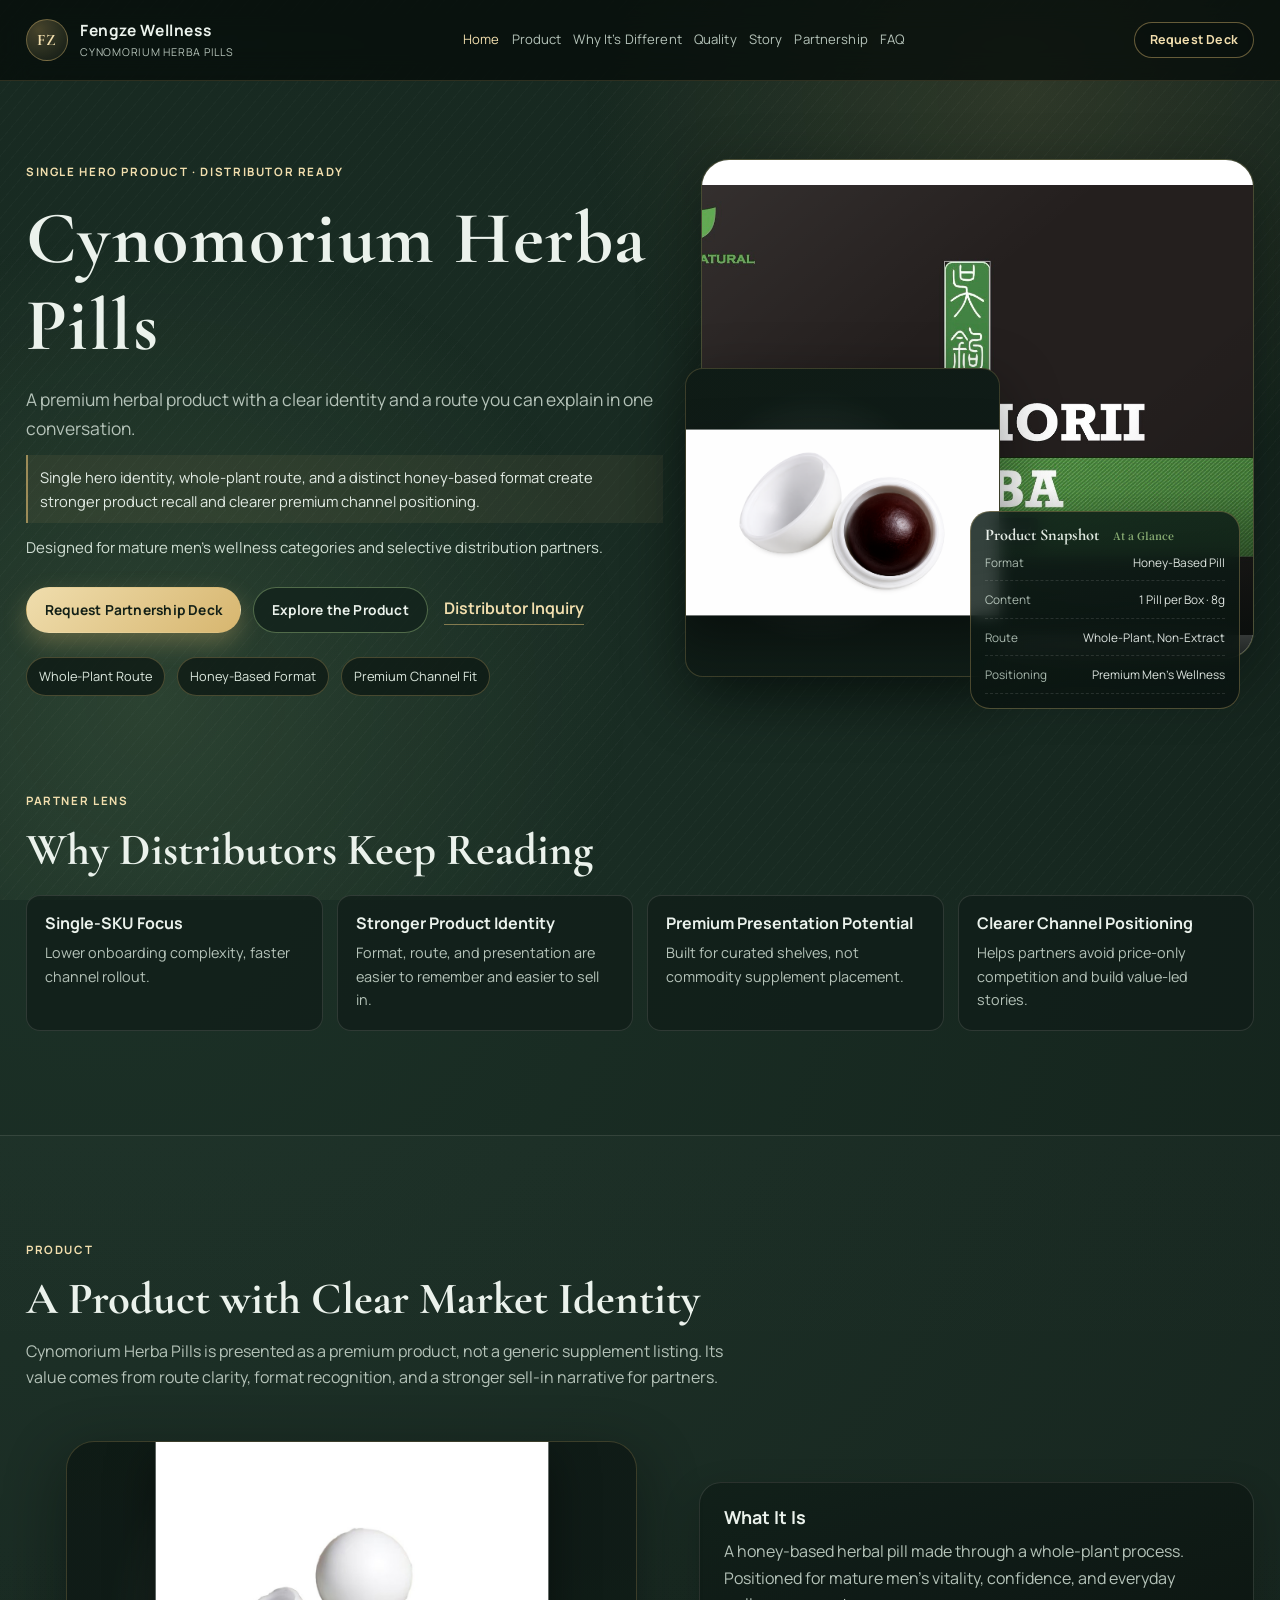
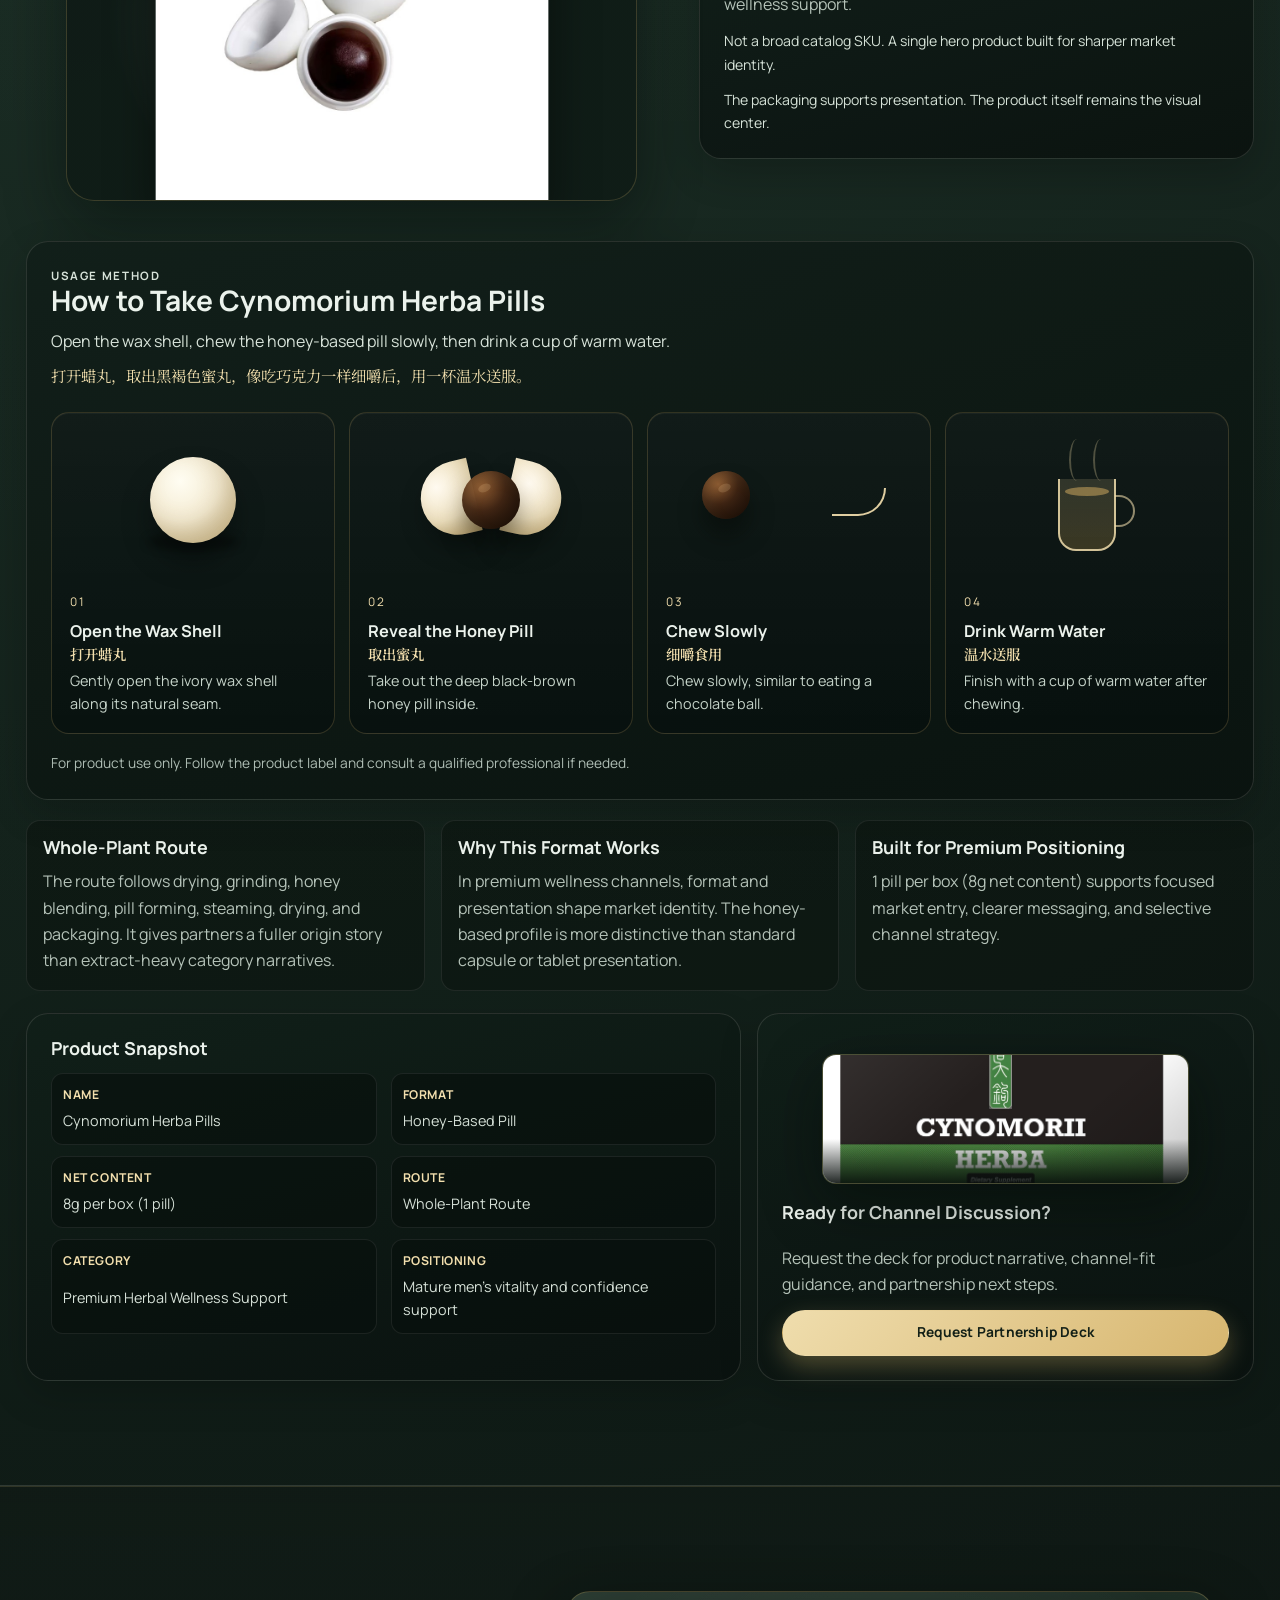
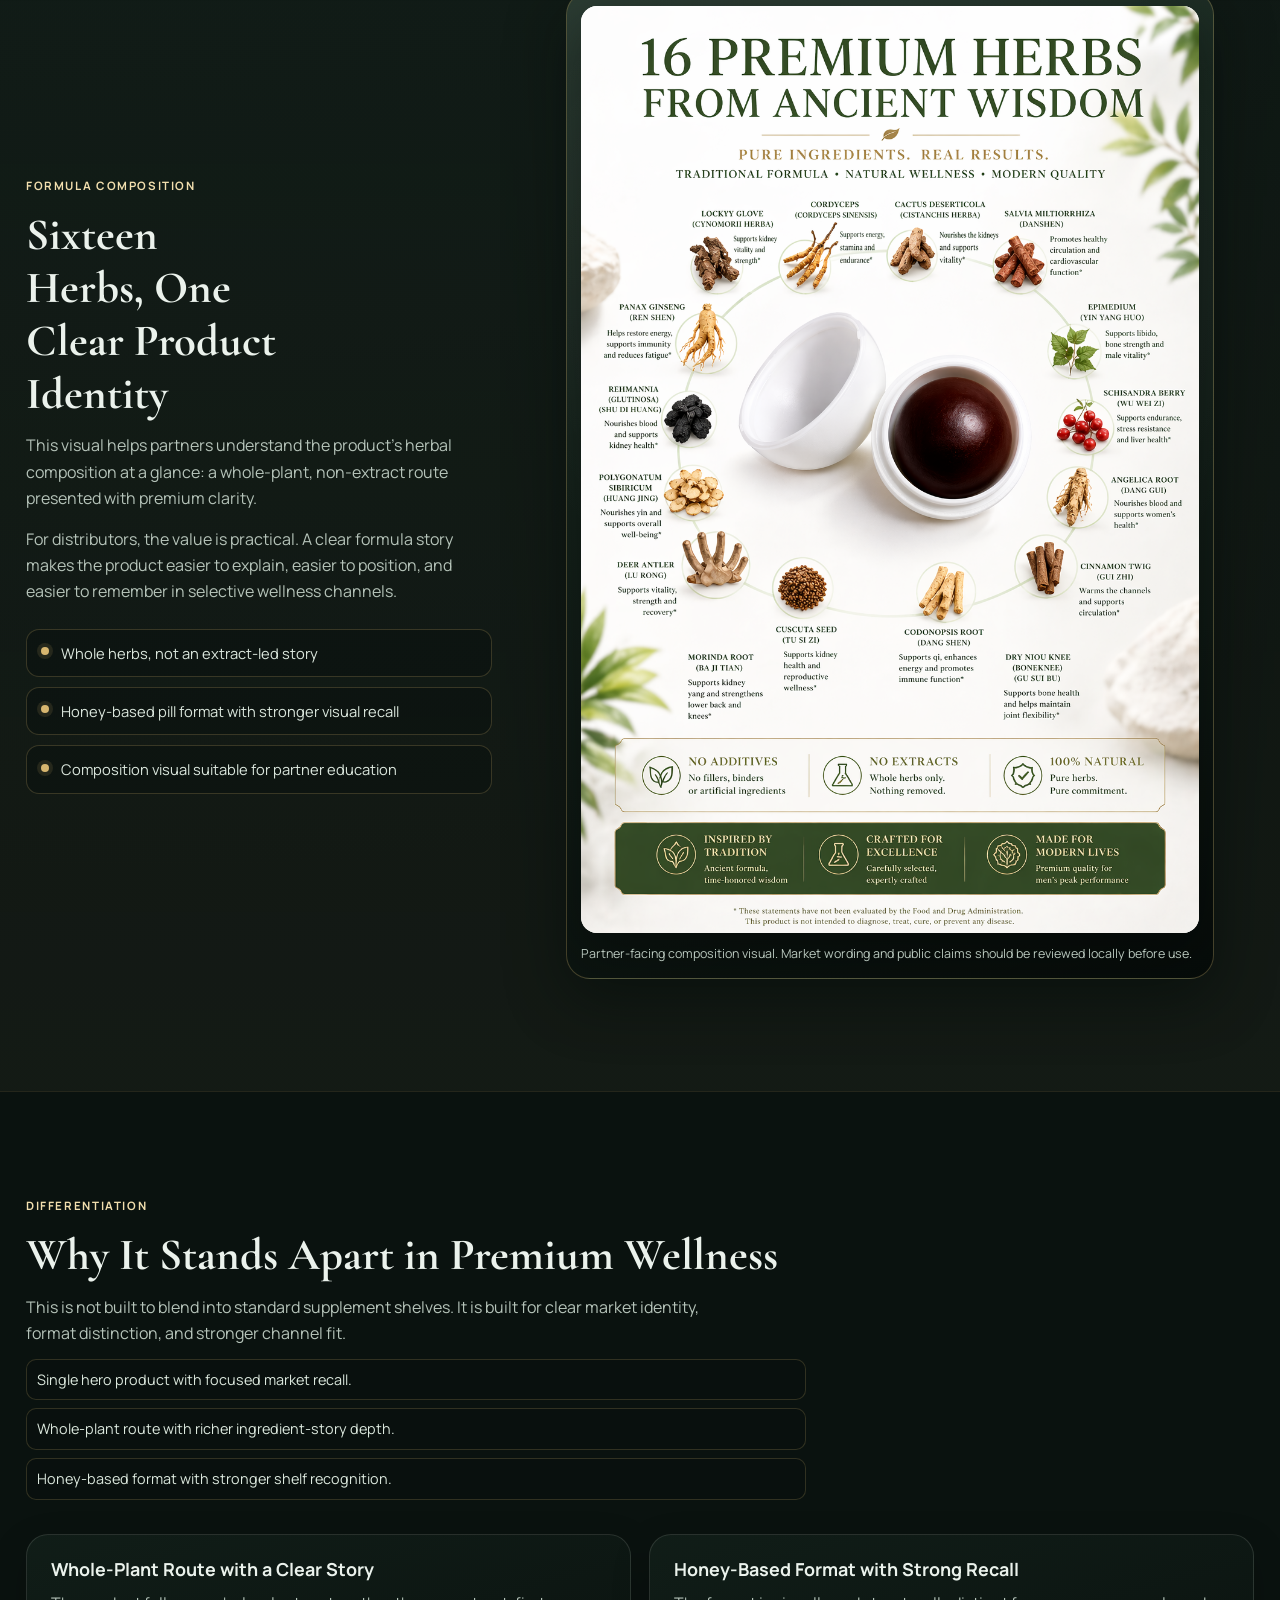
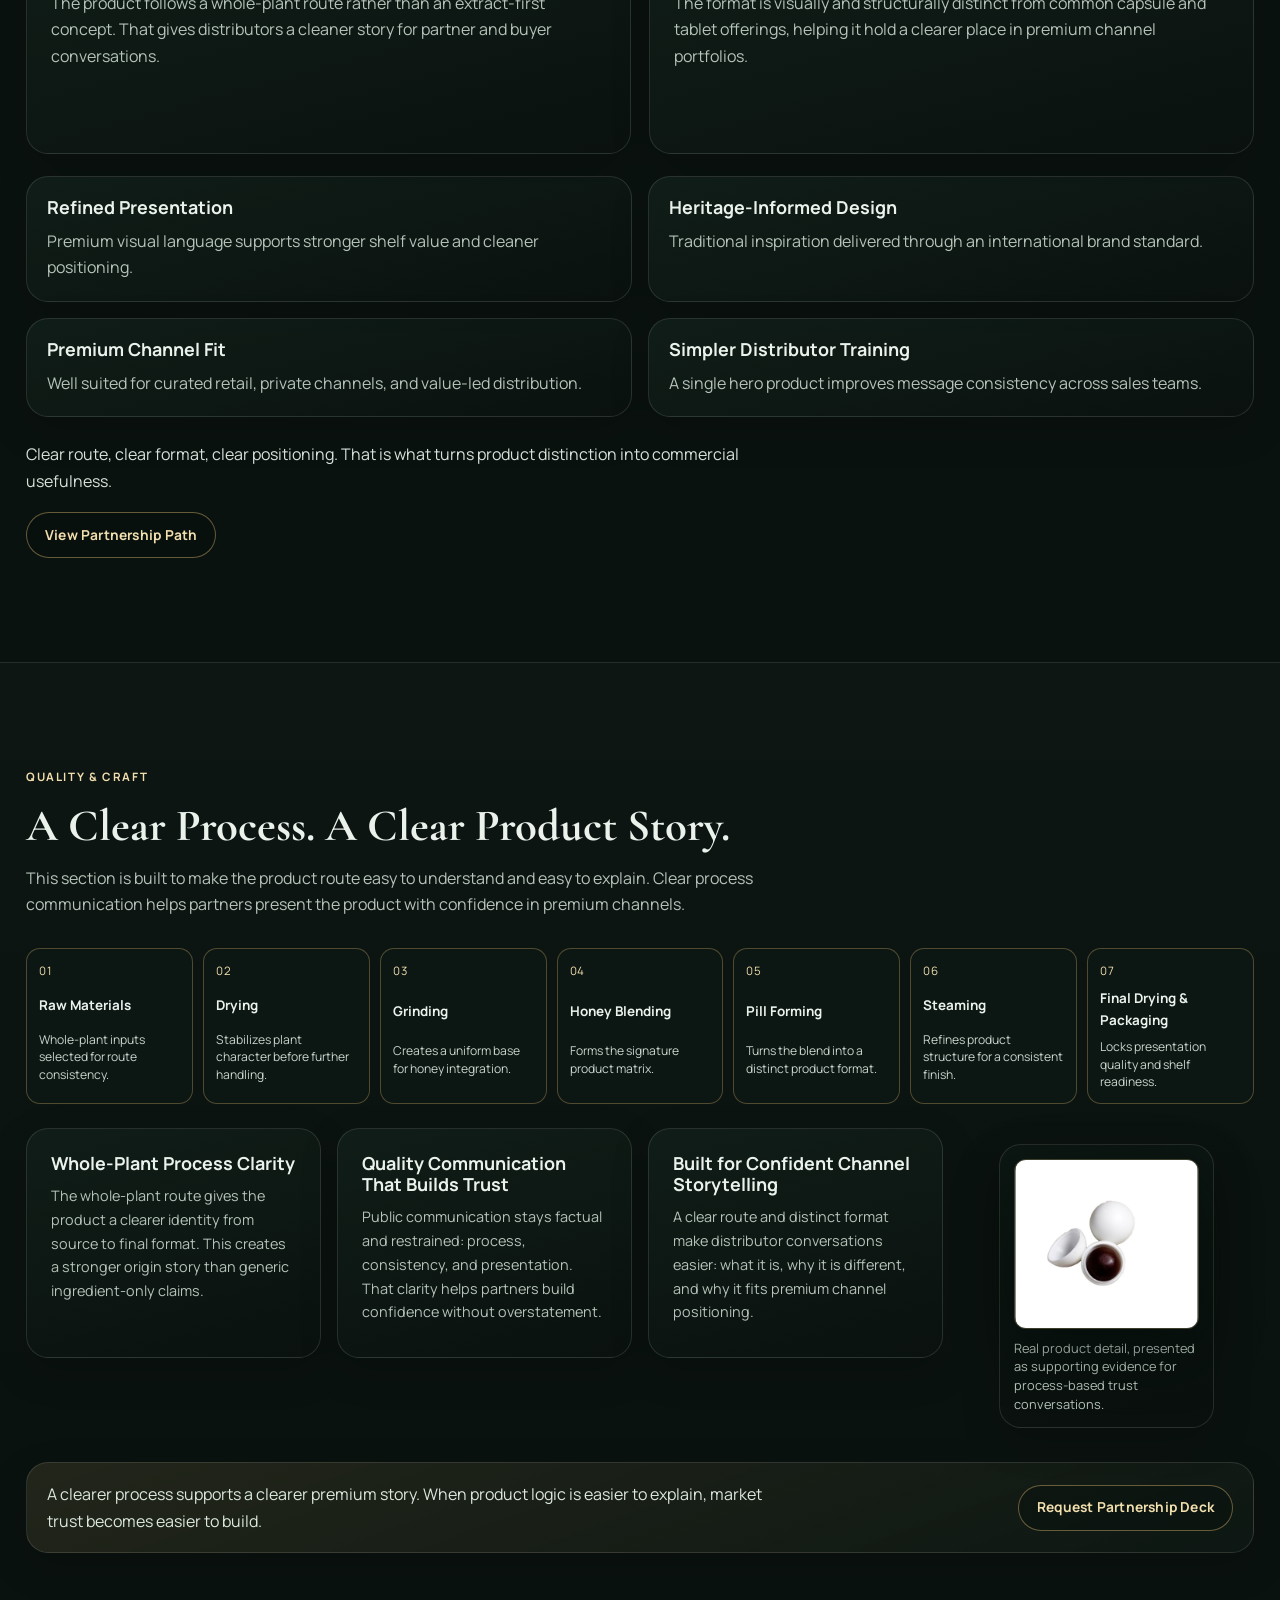
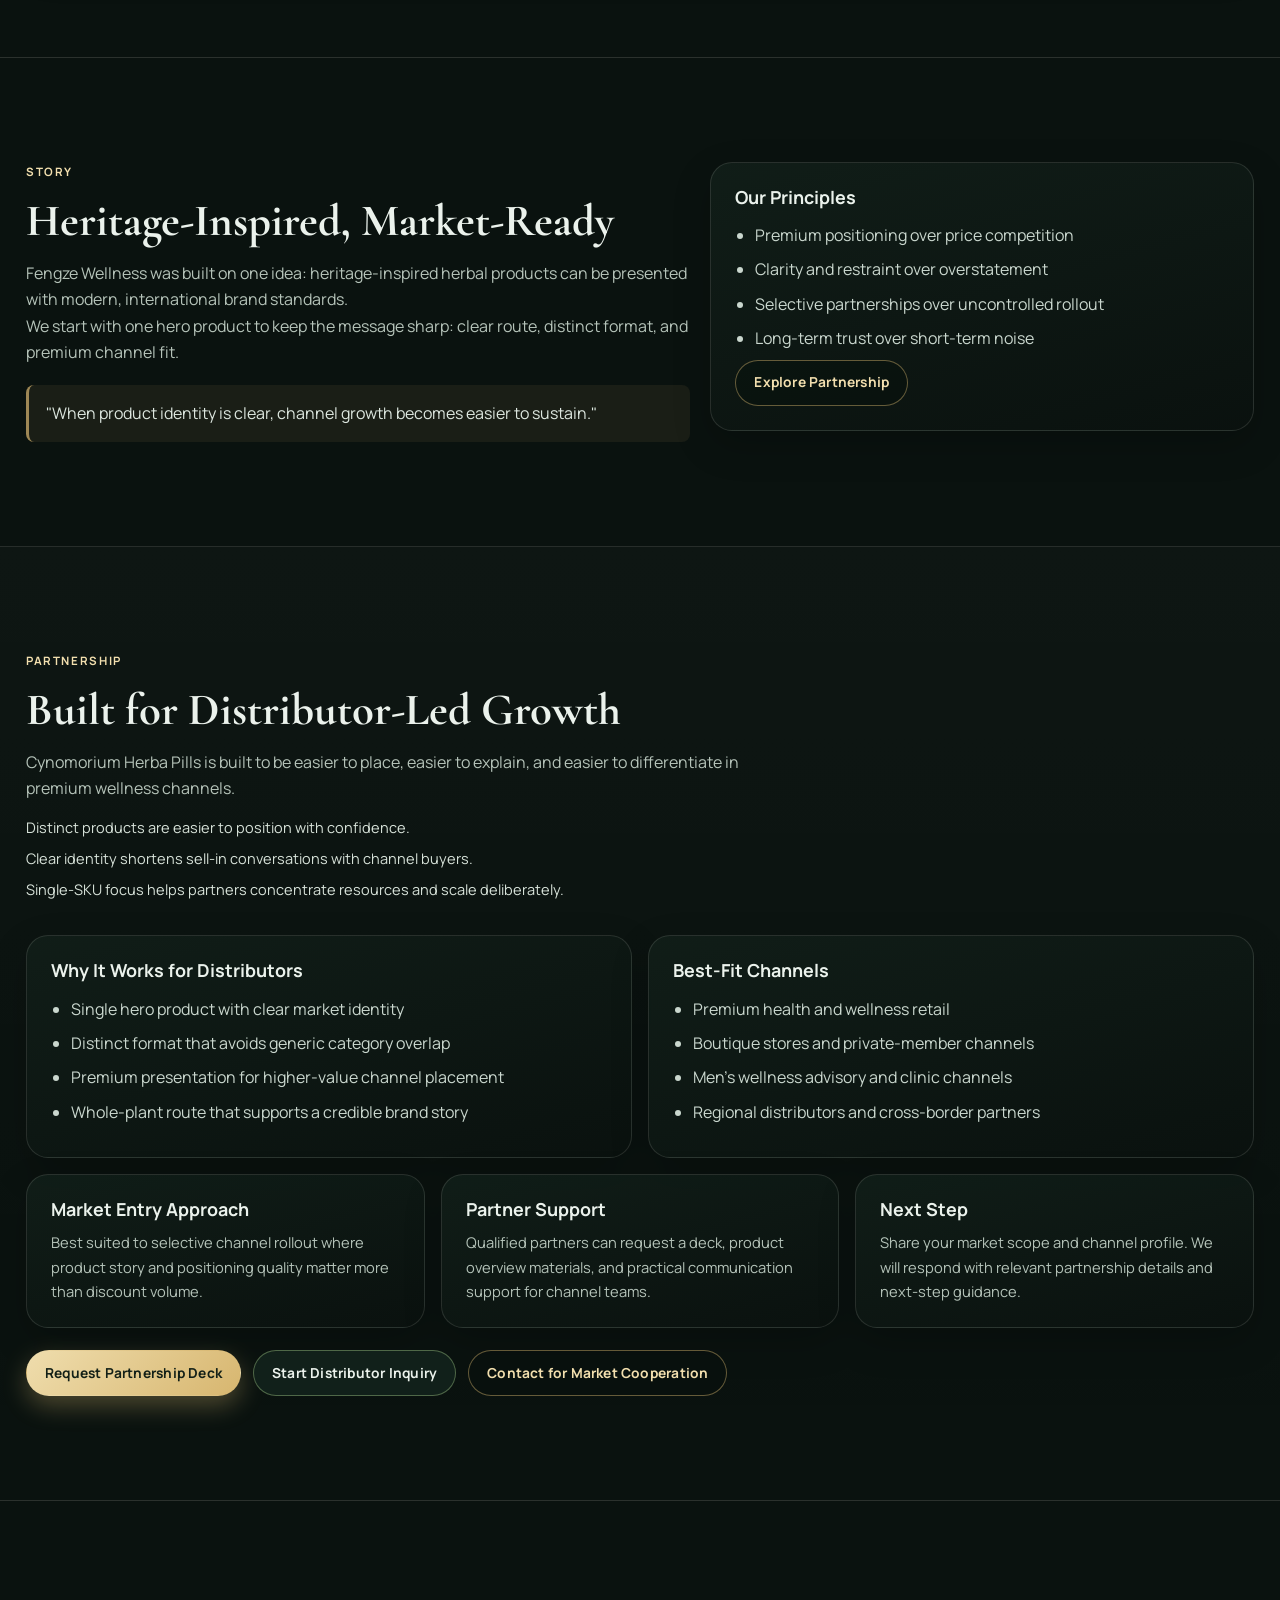
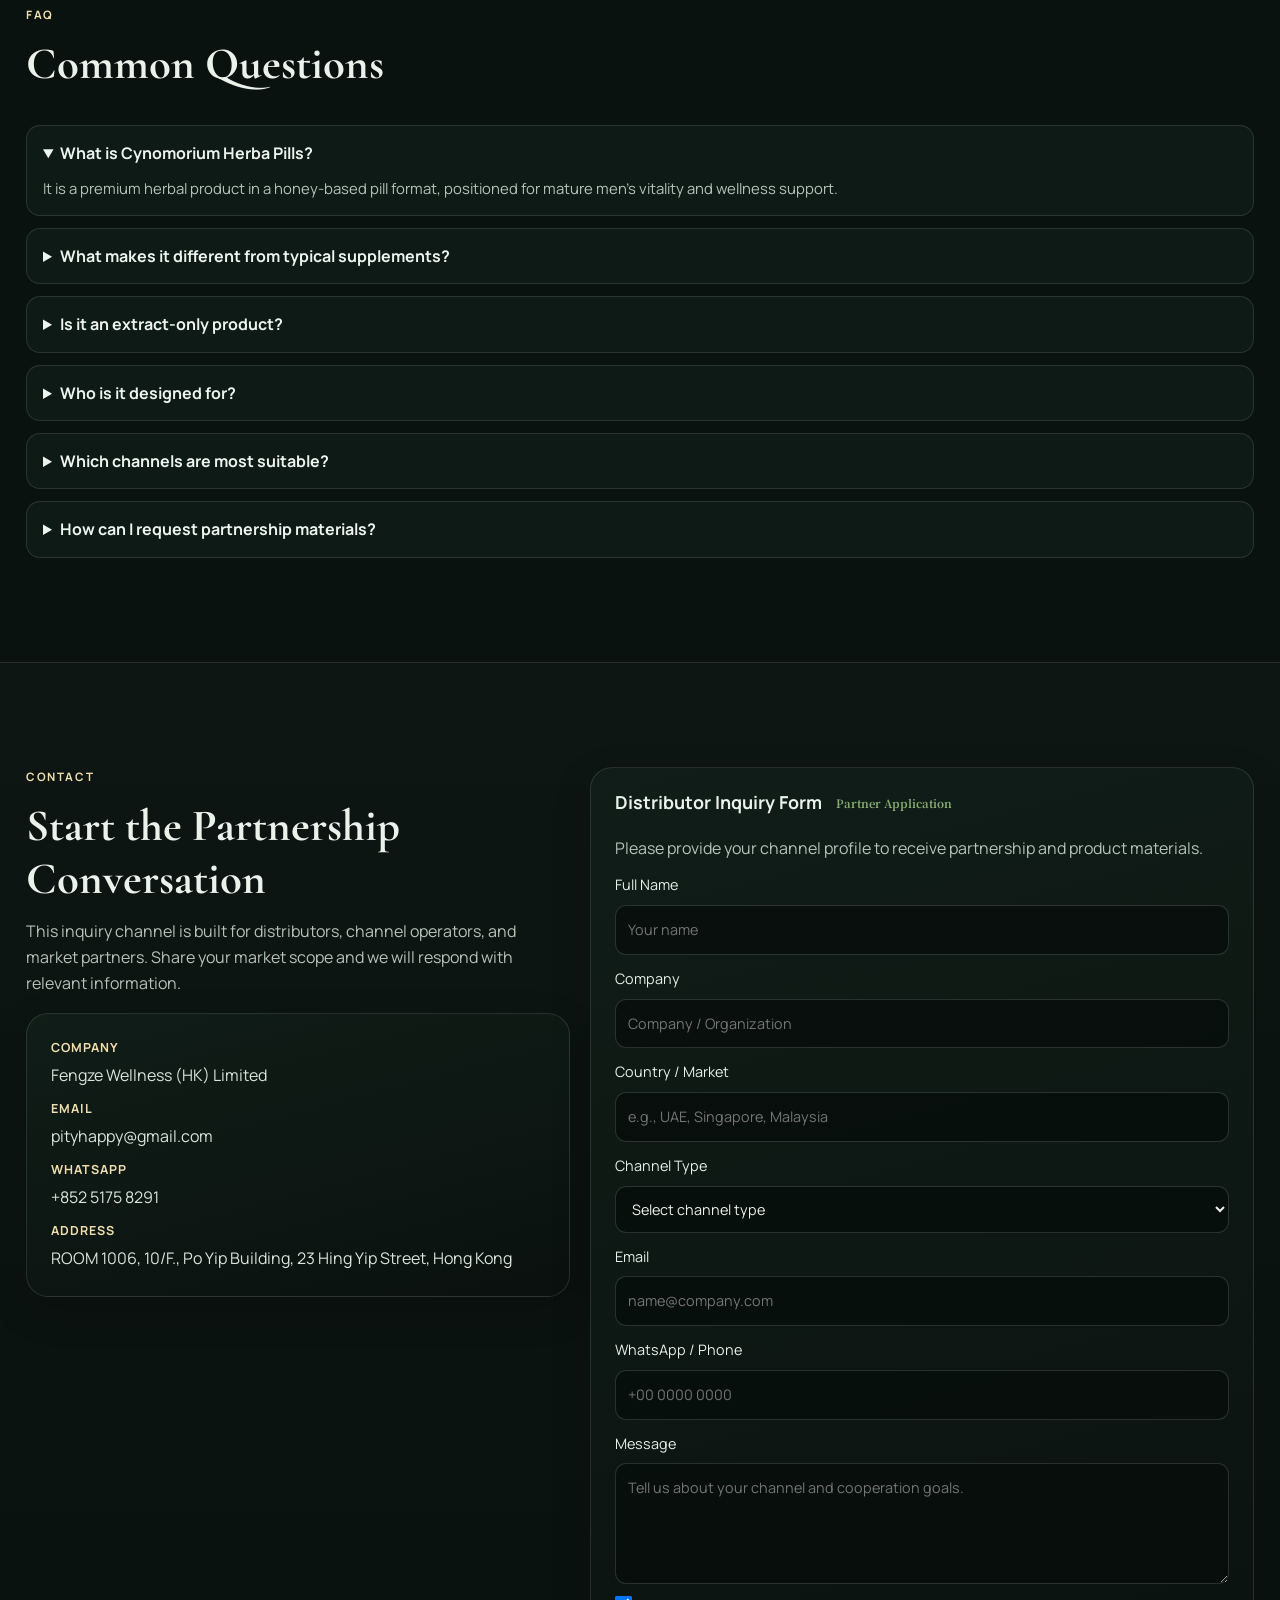
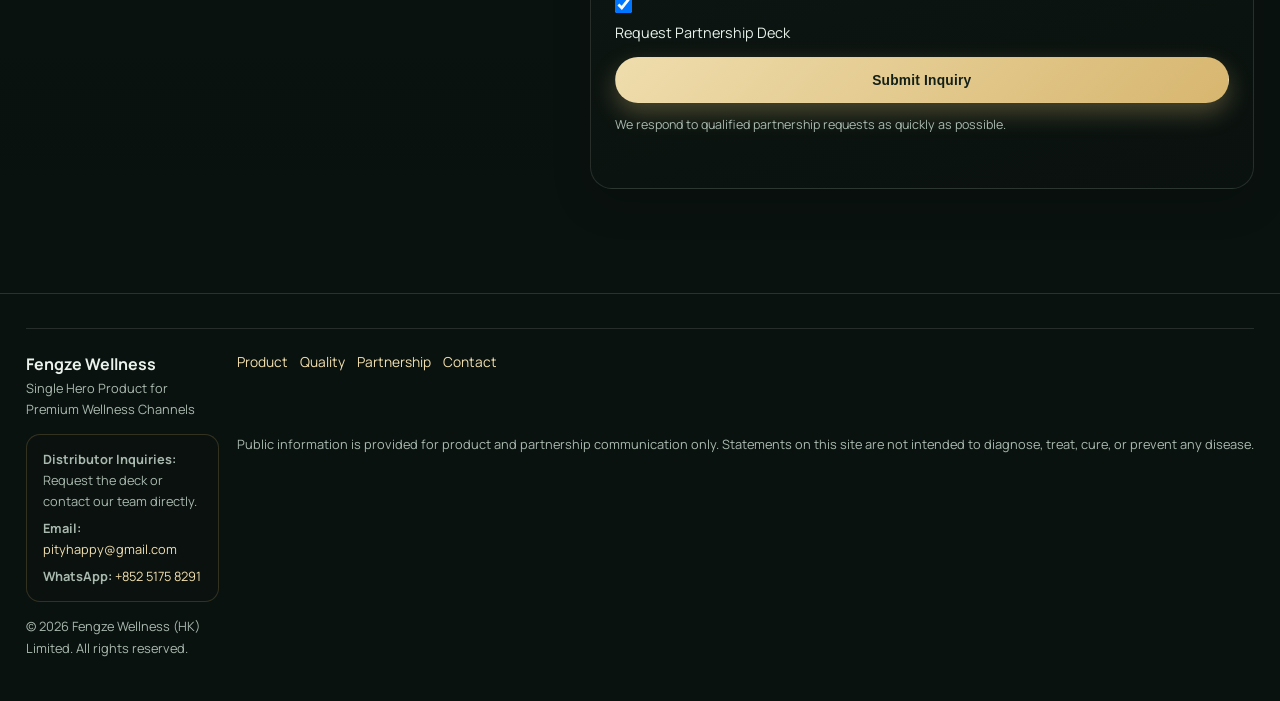
==== commit cec5b977: "Redesign usage method animation timeline" ====
--- a/index.html
+++ b/index.html
@@ -160,29 +160,64 @@
           </article>
         </div>
 
-        <article class="card usage-demo-card reveal">
-          <h3>How to Take It</h3>
-          <ol class="usage-steps">
-            <li><strong>Open the wax shell:</strong> press until light crack lines appear, then split along the crack.</li>
-            <li><strong>Take out the inner pill:</strong> open the inner plastic cap and remove any wrapping film.</li>
-            <li><strong>Take the pill:</strong> chew first, then swallow with warm water. Split into smaller pieces if needed.</li>
-          </ol>
-          <div class="wax-eating-demo" aria-hidden="true">
-            <div class="press-palm"></div>
-            <div class="wax-shell-whole"></div>
-            <div class="wax-crack-line"></div>
-            <div class="inner-cap"></div>
-            <div class="wrapper-film"></div>
-            <div class="split-hand split-hand-left"></div>
-            <div class="split-hand split-hand-right"></div>
-            <div class="wax-shell wax-shell-left"></div>
-            <div class="wax-shell wax-shell-right"></div>
-            <div class="face-profile"></div>
-            <div class="carry-hand"></div>
-            <div class="honey-pill-core"></div>
-          </div>
-          <p class="usage-demo-note">Looped visual: press and crack -> open and remove -> chew and drink warm water.</p>
-          <p class="usage-warning"><strong>Note:</strong> Do not swallow a whole large honey pill directly.</p>
+        <article class="card usage-method-card reveal" aria-labelledby="usage-method-title">
+          <div class="usage-method-head">
+            <p class="kicker">Usage Method</p>
+            <h3 id="usage-method-title">How to Take Cynomorium Herba Pills</h3>
+            <p>Open the wax shell, chew the honey-based pill slowly, then drink a cup of warm water.</p>
+            <p class="usage-cn">打开蜡丸，取出黑褐色蜜丸，像吃巧克力一样细嚼后，用一杯温水送服。</p>
+          </div>
+
+          <div class="usage-timeline" aria-label="Four-step usage method animation">
+            <section class="usage-step-card usage-step-one" tabindex="0">
+              <div class="usage-visual wax-shell-visual" role="img" aria-label="An ivory wax shell opening into two halves">
+                <span class="wax-shadow"></span>
+                <span class="wax-orb"></span>
+                <span class="wax-half wax-half-left"></span>
+                <span class="wax-half wax-half-right"></span>
+              </div>
+              <span class="usage-step-number">01</span>
+              <h4>Open the Wax Shell <span>打开蜡丸</span></h4>
+              <p>Gently open the ivory wax shell along its natural seam.</p>
+            </section>
+
+            <section class="usage-step-card usage-step-two" tabindex="0">
+              <div class="usage-visual honey-pill-visual" role="img" aria-label="A deep black-brown honey pill revealed inside the opened wax shell">
+                <span class="open-shell open-shell-left"></span>
+                <span class="open-shell open-shell-right"></span>
+                <span class="deep-honey-pill"></span>
+              </div>
+              <span class="usage-step-number">02</span>
+              <h4>Reveal the Honey Pill <span>取出蜜丸</span></h4>
+              <p>Take out the deep black-brown honey pill inside.</p>
+            </section>
+
+            <section class="usage-step-card usage-step-three" tabindex="0">
+              <div class="usage-visual chew-visual" role="img" aria-label="The honey pill moving toward a minimal mouth line for slow chewing">
+                <span class="chew-mouth"></span>
+                <span class="chew-pill"></span>
+                <span class="chew-mark chew-mark-one"></span>
+                <span class="chew-mark chew-mark-two"></span>
+              </div>
+              <span class="usage-step-number">03</span>
+              <h4>Chew Slowly <span>细嚼食用</span></h4>
+              <p>Chew slowly, similar to eating a chocolate ball.</p>
+            </section>
+
+            <section class="usage-step-card usage-step-four" tabindex="0">
+              <div class="usage-visual warm-water-visual" role="img" aria-label="A cup of warm water with gentle steam">
+                <span class="steam steam-one"></span>
+                <span class="steam steam-two"></span>
+                <span class="water-cup"></span>
+                <span class="water-surface"></span>
+              </div>
+              <span class="usage-step-number">04</span>
+              <h4>Drink Warm Water <span>温水送服</span></h4>
+              <p>Finish with a cup of warm water after chewing.</p>
+            </section>
+          </div>
+
+          <p class="usage-method-note">For product use only. Follow the product label and consult a qualified professional if needed.</p>
         </article>
 
         <div class="product-story-grid">
--- a/styles.css
+++ b/styles.css
@@ -579,428 +579,398 @@
   gap: 16px;
 }
 
-.usage-demo-card {
-  margin-top: 20px;
-}
-
-.usage-steps {
-  margin: 10px 0 0;
-  padding-left: 20px;
-  color: #d7e2da;
-  display: grid;
-  gap: 6px;
-}
-
-.usage-steps li {
-  line-height: 1.5;
-}
-
-.usage-demo-note {
-  margin-top: 14px;
-  margin-bottom: 0;
-  font-size: 0.84rem;
-  color: #c8d6cd;
-}
-
-.usage-warning {
-  margin: 10px 0 0;
+.usage-method-card {
+  margin-top: 24px;
+  overflow: hidden;
+}
+
+.usage-method-head {
+  max-width: 760px;
+}
+
+.usage-method-head h3 {
+  font-size: clamp(1.55rem, 2.2vw, 2.25rem);
+  line-height: 1.12;
+  margin-bottom: 12px;
+}
+
+.usage-method-head p {
+  margin: 0;
+  color: #d8e3da;
+}
+
+.usage-method-head .usage-cn {
+  margin-top: 8px;
+  color: var(--gold-soft);
+  font-family: "Noto Serif SC", serif;
+  font-size: 0.96rem;
+}
+
+.usage-timeline {
+  --usage-cycle: 12s;
+  margin-top: 24px;
+  display: grid;
+  grid-template-columns: repeat(4, minmax(0, 1fr));
+  gap: 14px;
+}
+
+.usage-step-card {
+  position: relative;
+  min-height: 304px;
+  border: 1px solid rgba(215, 182, 111, 0.2);
+  border-radius: 18px;
+  padding: 18px;
+  overflow: hidden;
+  background:
+    linear-gradient(180deg, rgba(255, 255, 255, 0.035), rgba(255, 255, 255, 0)),
+    rgba(8, 16, 13, 0.62);
+  box-shadow: inset 0 1px 0 rgba(255, 255, 255, 0.04);
+  transition: border-color 0.35s ease, box-shadow 0.35s ease, transform 0.35s ease;
+  animation: usage-step-highlight var(--usage-cycle) ease-in-out infinite;
+}
+
+.usage-step-card:nth-child(2) {
+  animation-delay: 3s;
+}
+
+.usage-step-card:nth-child(3) {
+  animation-delay: 6s;
+}
+
+.usage-step-card:nth-child(4) {
+  animation-delay: 9s;
+}
+
+.usage-step-card::before {
+  content: "";
+  position: absolute;
+  inset: 0;
+  pointer-events: none;
+  opacity: 0;
+  background: radial-gradient(circle at 50% 22%, rgba(215, 182, 111, 0.18), transparent 48%);
+  transition: opacity 0.35s ease;
+}
+
+.usage-step-card:hover,
+.usage-step-card:focus-visible {
+  transform: translateY(-3px);
+  border-color: rgba(242, 223, 174, 0.74);
+  box-shadow: 0 18px 42px rgba(0, 0, 0, 0.28), 0 0 0 1px rgba(215, 182, 111, 0.16);
+  outline: none;
+}
+
+.usage-step-card:hover::before,
+.usage-step-card:focus-visible::before {
+  opacity: 1;
+}
+
+.usage-visual {
+  position: relative;
+  height: 138px;
+  display: grid;
+  place-items: center;
+  margin-bottom: 18px;
+  transform-origin: center;
+  animation: usage-visual-focus var(--usage-cycle) ease-in-out infinite;
+  transition: transform 0.35s ease;
+}
+
+.usage-step-card:nth-child(2) .usage-visual {
+  animation-delay: 3s;
+}
+
+.usage-step-card:nth-child(3) .usage-visual {
+  animation-delay: 6s;
+}
+
+.usage-step-card:nth-child(4) .usage-visual {
+  animation-delay: 9s;
+}
+
+.usage-step-card:hover .usage-visual,
+.usage-step-card:focus-visible .usage-visual {
+  transform: scale(1.04);
+}
+
+.usage-visual span {
+  position: absolute;
+  display: block;
+}
+
+.usage-step-number {
+  color: var(--gold-soft);
+  font-size: 0.74rem;
+  letter-spacing: 0.16em;
+  text-transform: uppercase;
+}
+
+.usage-step-card h4 {
+  margin: 8px 0 8px;
+  font-size: 1.02rem;
+  line-height: 1.24;
+}
+
+.usage-step-card h4 span {
+  display: block;
+  margin-top: 3px;
+  color: var(--gold-soft);
+  font-family: "Noto Serif SC", serif;
+  font-size: 0.9rem;
+  font-weight: 600;
+}
+
+.usage-step-card p {
+  margin: 0;
+  color: #c6d4ca;
+  font-size: 0.9rem;
+  line-height: 1.56;
+}
+
+.usage-method-note {
+  margin: 18px 0 0;
+  color: #aebdb4;
   font-size: 0.86rem;
-  color: #f1cd92;
-}
-
-.wax-eating-demo {
-  margin-top: 14px;
-  min-height: 180px;
-  border-radius: 16px;
-  position: relative;
-  overflow: hidden;
-  border: 1px solid rgba(215, 182, 111, 0.24);
-  background:
-    radial-gradient(circle at 22% 22%, rgba(255, 255, 255, 0.12), transparent 42%),
-    linear-gradient(165deg, rgba(10, 19, 15, 0.96), rgba(18, 34, 28, 0.88));
-}
-
-.wax-shell-whole {
-  position: absolute;
-  left: calc(50% - 40px);
-  top: calc(52% - 40px);
-  width: 80px;
-  height: 80px;
+}
+
+.wax-shadow {
+  width: 92px;
+  height: 18px;
+  bottom: 18px;
+  border-radius: 50%;
+  background: rgba(0, 0, 0, 0.32);
+  filter: blur(4px);
+}
+
+.wax-orb {
+  width: 86px;
+  height: 86px;
   border-radius: 50%;
   background:
-    radial-gradient(circle at 34% 32%, #fffdf7 0, #f5f0df 55%, #d6cbb2 100%);
-  box-shadow: 0 14px 20px rgba(0, 0, 0, 0.36);
-  animation: wax-whole-hide 5.6s ease-in-out infinite;
-}
-
-.wax-crack-line {
-  position: absolute;
-  left: calc(50% - 2px);
-  top: calc(52% - 24px);
-  width: 4px;
-  height: 48px;
-  border-radius: 999px;
-  background: rgba(127, 103, 63, 0.8);
+    radial-gradient(circle at 35% 28%, #fffdf2 0, #f4ebd2 48%, #cbb783 100%);
+  box-shadow: inset -12px -14px 24px rgba(117, 91, 45, 0.22), 0 18px 28px rgba(0, 0, 0, 0.34);
+  animation: wax-orb-fade var(--usage-cycle) ease-in-out infinite;
+}
+
+.wax-half {
+  width: 58px;
+  height: 82px;
+  top: 22px;
   opacity: 0;
-  animation: wax-crack-show 6.8s ease-in-out infinite;
-}
-
-.wax-shell {
-  position: absolute;
-  top: 52%;
-  width: 78px;
-  height: 78px;
+  background:
+    radial-gradient(circle at 36% 28%, #fffaf0 0, #f1e5c6 52%, #c5ae76 100%);
+  box-shadow: inset -8px -10px 18px rgba(105, 80, 40, 0.18), 0 16px 24px rgba(0, 0, 0, 0.3);
+  animation: wax-halves-open var(--usage-cycle) ease-in-out infinite;
+}
+
+.wax-half-left {
+  left: calc(50% - 58px);
+  border-radius: 52px 0 0 52px;
+  transform-origin: right center;
+}
+
+.wax-half-right {
+  right: calc(50% - 58px);
+  border-radius: 0 52px 52px 0;
+  transform-origin: left center;
+  animation-name: wax-halves-open-right;
+}
+
+.open-shell {
+  width: 54px;
+  height: 74px;
+  top: 32px;
+  background:
+    radial-gradient(circle at 34% 30%, #fffaf0 0, #f0e3c2 55%, #bea66e 100%);
+  box-shadow: inset -8px -10px 18px rgba(105, 80, 40, 0.16), 0 15px 24px rgba(0, 0, 0, 0.3);
+}
+
+.open-shell-left {
+  left: calc(50% - 70px);
+  border-radius: 52px 0 0 52px;
+  transform: rotate(-13deg);
+}
+
+.open-shell-right {
+  right: calc(50% - 70px);
+  border-radius: 0 52px 52px 0;
+  transform: rotate(13deg);
+}
+
+.deep-honey-pill,
+.chew-pill {
+  width: 58px;
+  height: 58px;
   border-radius: 50%;
   background:
-    radial-gradient(circle at 34% 32%, #fffdf7 0, #f5f0df 55%, #d6cbb2 100%);
-  box-shadow: 0 14px 20px rgba(0, 0, 0, 0.36);
-  transform: translateY(-50%);
-  opacity: 0;
-  animation: wax-shell-open 6.8s cubic-bezier(0.35, 0, 0.2, 1) infinite;
-}
-
-.wax-shell-left {
-  left: calc(50% - 50px);
-  clip-path: ellipse(62% 50% at 24% 50%);
-}
-
-.wax-shell-right {
-  left: calc(50% - 26px);
-  clip-path: ellipse(62% 50% at 76% 50%);
-  animation-name: wax-shell-open-right;
-}
-
-.honey-pill-core {
+    radial-gradient(circle at 34% 28%, rgba(142, 90, 48, 0.95) 0, #4a2b17 42%, #201107 100%);
+  box-shadow: inset -12px -12px 20px rgba(0, 0, 0, 0.32), inset 8px 8px 14px rgba(255, 214, 144, 0.08), 0 17px 25px rgba(0, 0, 0, 0.36);
+  animation: honey-pill-breathe var(--usage-cycle) ease-in-out infinite;
+}
+
+.deep-honey-pill::after,
+.chew-pill::after {
+  content: "";
   position: absolute;
-  left: 50%;
-  top: 52%;
-  width: 46px;
-  height: 46px;
+  left: 16px;
+  top: 13px;
+  width: 13px;
+  height: 8px;
   border-radius: 50%;
-  transform: translate(-50%, -50%);
-  background:
-    radial-gradient(circle at 36% 32%, #6a4522 0, #3f2814 58%, #201208 100%);
-  box-shadow: 0 12px 16px rgba(0, 0, 0, 0.42);
-  opacity: 0;
-  animation: honey-pill-eat 6.8s cubic-bezier(0.35, 0, 0.2, 1) infinite;
-}
-
-.inner-cap {
-  position: absolute;
-  left: calc(50% - 30px);
-  top: calc(52% - 30px);
-  width: 60px;
-  height: 60px;
-  border-radius: 50%;
-  border: 2px solid rgba(208, 227, 232, 0.78);
-  background: radial-gradient(circle at 34% 32%, rgba(223, 237, 238, 0.34), rgba(168, 192, 198, 0.1));
-  opacity: 0;
-  animation: inner-cap-open 6.8s ease-in-out infinite;
-}
-
-.wrapper-film {
-  position: absolute;
-  left: calc(50% - 24px);
-  top: calc(52% - 24px);
+  background: rgba(255, 220, 160, 0.16);
+  transform: rotate(-20deg);
+}
+
+.chew-mouth {
+  right: 26px;
+  top: 57px;
+  width: 54px;
+  height: 28px;
+  border: 2px solid rgba(242, 223, 174, 0.92);
+  border-left: 0;
+  border-top: 0;
+  border-radius: 0 0 34px 0;
+}
+
+.chew-pill {
+  left: 36px;
+  top: 40px;
   width: 48px;
   height: 48px;
-  border-radius: 50%;
-  border: 1px dashed rgba(237, 230, 206, 0.8);
+  animation: chew-pill-move var(--usage-cycle) ease-in-out infinite;
+}
+
+.chew-mark {
+  width: 18px;
+  height: 2px;
+  right: 82px;
+  border-radius: 999px;
+  background: rgba(242, 223, 174, 0.82);
   opacity: 0;
-  animation: wrapper-film-off 6.8s ease-in-out infinite;
-}
-
-@keyframes wax-whole-hide {
-  0%, 16% { opacity: 1; transform: scale(1) rotate(0deg); }
-  20% { opacity: 1; transform: scale(0.98) rotate(-3deg); }
-  24% { opacity: 1; transform: scale(1.01) rotate(2deg); }
-  30%, 100% { opacity: 0; transform: scale(0.95); }
-}
-
-@keyframes wax-crack-show {
-  0%, 14% { opacity: 0; }
-  20%, 30% { opacity: 0.9; }
-  36%, 100% { opacity: 0; }
-}
-
-@keyframes wax-shell-open {
-  0%, 26% { opacity: 0; transform: translateY(-50%) translateX(0) rotate(0deg); }
-  32%, 46% { opacity: 1; transform: translateY(-50%) translateX(-16px) rotate(-6deg); }
-  52%, 78% { opacity: 1; transform: translateY(-50%) translateX(-44px) rotate(-10deg); }
-  88%, 100% { opacity: 0; transform: translateY(-50%) translateX(-44px) rotate(-10deg); }
-}
-
-@keyframes wax-shell-open-right {
-  0%, 26% { opacity: 0; transform: translateY(-50%) translateX(0) rotate(0deg); }
-  32%, 46% { opacity: 1; transform: translateY(-50%) translateX(16px) rotate(6deg); }
-  52%, 78% { opacity: 1; transform: translateY(-50%) translateX(44px) rotate(10deg); }
-  88%, 100% { opacity: 0; transform: translateY(-50%) translateX(44px) rotate(10deg); }
-}
-
-@keyframes honey-pill-eat {
-  0%, 30% { transform: translate(-50%, -50%) scale(0.95); opacity: 0; }
-  36%, 54% { transform: translate(-50%, -50%) scale(1); opacity: 1; }
-  62% { transform: translate(-30%, -50%) scale(0.98); opacity: 1; }
-  72% { transform: translate(28%, -50%) scale(0.9); opacity: 1; }
-  80% { transform: translate(74%, -50%) scale(0.78); opacity: 1; }
-  88%, 100% { transform: translate(84%, -50%) scale(0.72); opacity: 0; }
-}
-
-@keyframes inner-cap-open {
-  0%, 38% { opacity: 0; transform: scale(0.96); }
-  44%, 54% { opacity: 0.88; transform: scale(1); }
-  62% { opacity: 0.76; transform: translateX(-12px) scale(0.96); }
-  72%, 100% { opacity: 0; transform: translateX(-26px) scale(0.92); }
-}
-
-@keyframes wrapper-film-off {
-  0%, 48% { opacity: 0; transform: scale(0.96); }
-  56%, 64% { opacity: 0.85; transform: scale(1); }
-  72%, 100% { opacity: 0; transform: translateY(-18px) scale(0.8); }
-}
-
-.wax-eating-demo {
-  min-height: 230px;
+  animation: chew-marks var(--usage-cycle) ease-in-out infinite;
+}
+
+.chew-mark-one {
+  top: 48px;
+  transform: rotate(-18deg);
+}
+
+.chew-mark-two {
+  top: 75px;
+  transform: rotate(16deg);
+  animation-delay: 0.25s;
+}
+
+.water-cup {
+  width: 58px;
+  height: 72px;
+  top: 48px;
+  border: 2px solid rgba(242, 223, 174, 0.84);
+  border-top: 0;
+  border-radius: 0 0 18px 18px;
   background:
-    radial-gradient(circle at 22% 36%, rgba(255, 255, 255, 0.12), transparent 34%),
-    radial-gradient(circle at 82% 42%, rgba(215, 182, 111, 0.1), transparent 30%),
-    linear-gradient(165deg, rgba(10, 19, 15, 0.96), rgba(18, 34, 28, 0.88));
-}
-
-.press-palm {
-  position: absolute;
-  left: calc(24% - 46px);
-  top: 8%;
-  width: 92px;
-  height: 38px;
-  border-radius: 28px 28px 18px 18px;
-  background: linear-gradient(180deg, #f2d2b1, #d6a77d);
-  box-shadow: 0 10px 14px rgba(0, 0, 0, 0.28);
-  opacity: 0;
-  animation: press-palm-motion 8.4s cubic-bezier(0.35, 0, 0.2, 1) infinite;
-  z-index: 6;
-}
-
-.wax-shell-whole {
-  left: calc(24% - 42px);
-  top: calc(58% - 42px);
-  width: 84px;
-  height: 84px;
-  animation: wax-whole-hide 8.4s ease-in-out infinite;
-}
-
-.wax-crack-line {
-  left: calc(24% - 2px);
-  top: calc(58% - 28px);
-  height: 56px;
-  animation: wax-crack-show 8.4s ease-in-out infinite;
-}
-
-.wax-shell {
-  top: 58%;
-  animation-duration: 8.4s;
-}
-
-.wax-shell-left {
-  left: calc(24% - 52px);
-}
-
-.wax-shell-right {
-  left: calc(24% - 26px);
-}
-
-.split-hand {
-  position: absolute;
-  top: calc(58% + 22px);
-  width: 42px;
-  height: 18px;
-  border-radius: 999px;
-  background: linear-gradient(180deg, #f0d1b0, #d3a178);
-  box-shadow: 0 7px 10px rgba(0, 0, 0, 0.22);
-  opacity: 0;
-  z-index: 6;
-}
-
-.split-hand-left {
-  left: calc(24% - 72px);
-  animation: split-hand-left-motion 8.4s ease-in-out infinite;
-}
-
-.split-hand-right {
-  left: calc(24% + 30px);
-  animation: split-hand-right-motion 8.4s ease-in-out infinite;
-}
-
-.inner-cap {
-  left: calc(24% - 30px);
-  top: calc(58% - 30px);
-  animation-duration: 8.4s;
-}
-
-.wrapper-film {
-  left: calc(24% - 24px);
-  top: calc(58% - 24px);
-  animation-duration: 8.4s;
-}
-
-.honey-pill-core {
-  left: 24%;
-  top: 58%;
-  width: 44px;
-  height: 44px;
-  animation: honey-pill-to-mouth 8.4s cubic-bezier(0.35, 0, 0.2, 1) infinite;
-  z-index: 5;
-}
-
-.carry-hand {
-  position: absolute;
-  left: calc(24% - 22px);
-  top: calc(58% + 18px);
-  width: 44px;
-  height: 18px;
-  border-radius: 999px;
-  background: linear-gradient(180deg, #f2d2b1, #d3a077);
-  box-shadow: 0 7px 11px rgba(0, 0, 0, 0.24);
-  opacity: 0;
-  animation: carry-hand-to-mouth 8.4s cubic-bezier(0.35, 0, 0.2, 1) infinite;
-  z-index: 4;
-}
-
-.carry-hand::before {
+    linear-gradient(180deg, rgba(241, 213, 150, 0.12), rgba(209, 164, 74, 0.2)),
+    rgba(255, 255, 255, 0.03);
+}
+
+.water-cup::after {
   content: "";
   position: absolute;
-  left: 8px;
-  top: -9px;
-  width: 30px;
-  height: 13px;
-  border-radius: 999px;
-  background: linear-gradient(180deg, #f6ddc1, #ddb086);
-  transform: rotate(-8deg);
-}
-
-.face-profile {
-  position: absolute;
-  right: 10%;
-  top: calc(58% - 48px);
-  width: 72px;
-  height: 96px;
-  border-radius: 42px 34px 38px 44px;
-  background: linear-gradient(135deg, #f0cba8, #bd8966);
-  opacity: 0;
-  animation: face-profile-show 8.4s ease-in-out infinite;
-  z-index: 3;
-}
-
-.face-profile::before {
-  content: "";
-  position: absolute;
-  right: -8px;
-  top: 38px;
+  right: -21px;
+  top: 16px;
   width: 18px;
-  height: 13px;
-  border-radius: 0 12px 12px 0;
-  background: linear-gradient(135deg, #e6b88f, #b97e5d);
-}
-
-.face-profile::after {
-  content: "";
-  position: absolute;
-  right: -12px;
-  top: 58px;
-  width: 22px;
-  height: 8px;
-  border-radius: 999px;
-  background: #5a241b;
-  transform-origin: left center;
-  animation: natural-mouth-open 8.4s ease-in-out infinite;
-}
-
-@keyframes press-palm-motion {
-  0%, 8% { opacity: 0; transform: translateY(-18px); }
-  14% { opacity: 0.95; transform: translateY(0); }
-  20% { opacity: 0.95; transform: translateY(16px) scaleY(0.92); }
-  28% { opacity: 0.85; transform: translateY(8px); }
-  34%, 100% { opacity: 0; transform: translateY(-12px); }
-}
-
-@keyframes wax-whole-hide {
-  0%, 16% { opacity: 1; transform: scale(1); }
-  22% { opacity: 1; transform: scale(0.96); }
-  30% { opacity: 1; transform: scale(1.01); }
-  38%, 100% { opacity: 0; transform: scale(0.96); }
-}
-
-@keyframes wax-crack-show {
-  0%, 18% { opacity: 0; transform: scaleY(0.2); }
-  24%, 34% { opacity: 0.9; transform: scaleY(1); }
-  42%, 100% { opacity: 0; transform: scaleY(1); }
-}
-
-@keyframes wax-shell-open {
-  0%, 30% { opacity: 0; transform: translateY(-50%) translateX(0) rotate(0deg); }
-  38% { opacity: 1; transform: translateY(-50%) translateX(-12px) rotate(-5deg); }
-  50%, 74% { opacity: 1; transform: translateY(-50%) translateX(-48px) rotate(-12deg); }
-  88%, 100% { opacity: 0; transform: translateY(-50%) translateX(-52px) rotate(-12deg); }
-}
-
-@keyframes wax-shell-open-right {
-  0%, 30% { opacity: 0; transform: translateY(-50%) translateX(0) rotate(0deg); }
-  38% { opacity: 1; transform: translateY(-50%) translateX(12px) rotate(5deg); }
-  50%, 74% { opacity: 1; transform: translateY(-50%) translateX(48px) rotate(12deg); }
-  88%, 100% { opacity: 0; transform: translateY(-50%) translateX(52px) rotate(12deg); }
-}
-
-@keyframes split-hand-left-motion {
-  0%, 30% { opacity: 0; transform: translateX(18px); }
-  38%, 56% { opacity: 0.9; transform: translateX(0); }
-  68%, 100% { opacity: 0; transform: translateX(-22px); }
-}
-
-@keyframes split-hand-right-motion {
-  0%, 30% { opacity: 0; transform: translateX(-18px); }
-  38%, 56% { opacity: 0.9; transform: translateX(0); }
-  68%, 100% { opacity: 0; transform: translateX(22px); }
-}
-
-@keyframes inner-cap-open {
-  0%, 42% { opacity: 0; transform: scale(0.96); }
-  48%, 56% { opacity: 0.86; transform: scale(1); }
-  66%, 100% { opacity: 0; transform: translateX(-22px) scale(0.92); }
-}
-
-@keyframes wrapper-film-off {
-  0%, 50% { opacity: 0; transform: scale(0.96); }
-  58%, 66% { opacity: 0.82; transform: scale(1); }
-  74%, 100% { opacity: 0; transform: translateY(-20px) scale(0.78); }
-}
-
-@keyframes face-profile-show {
-  0%, 54% { opacity: 0; transform: translateX(10px); }
-  62%, 88% { opacity: 0.92; transform: translateX(0); }
-  100% { opacity: 0; transform: translateX(10px); }
-}
-
-@keyframes honey-pill-to-mouth {
-  0%, 48% { left: 24%; opacity: 0; transform: translate(-50%, -50%) scale(0.95); }
-  54%, 62% { left: 24%; opacity: 1; transform: translate(-50%, -50%) scale(1); }
-  72% { left: 54%; opacity: 1; transform: translate(-50%, -62%) scale(0.92); }
-  82% { left: calc(90% - 26px); opacity: 1; transform: translate(-50%, -68%) scale(0.82); }
-  88%, 100% { left: calc(90% - 20px); opacity: 0; transform: translate(-50%, -70%) scale(0.62); }
-}
-
-@keyframes carry-hand-to-mouth {
-  0%, 50% { left: calc(24% - 22px); opacity: 0; transform: translate(0, 0) rotate(0deg); }
-  56%, 64% { left: calc(24% - 22px); opacity: 0.92; transform: translate(0, 0) rotate(0deg); }
-  74% { left: calc(54% - 22px); opacity: 0.92; transform: translate(0, -10px) rotate(-8deg); }
-  84% { left: calc(90% - 54px); opacity: 0.92; transform: translate(0, -14px) rotate(-12deg); }
-  92%, 100% { left: calc(90% - 42px); opacity: 0; transform: translate(0, -14px) rotate(-12deg); }
-}
-
-@keyframes natural-mouth-open {
-  0%, 68% { transform: scaleX(0.35) scaleY(0.8); }
-  76% { transform: scaleX(1) scaleY(1.2); }
-  86% { transform: scaleX(0.24) scaleY(0.55); }
-  100% { transform: scaleX(0.35) scaleY(0.8); }
+  height: 28px;
+  border: 2px solid rgba(242, 223, 174, 0.58);
+  border-left: 0;
+  border-radius: 0 18px 18px 0;
+}
+
+.water-surface {
+  width: 44px;
+  height: 9px;
+  top: 56px;
+  border-radius: 50%;
+  background: rgba(234, 190, 105, 0.45);
+  animation: warm-water-glow var(--usage-cycle) ease-in-out infinite;
+}
+
+.steam {
+  width: 16px;
+  height: 42px;
+  top: 8px;
+  border-left: 2px solid rgba(242, 223, 174, 0.56);
+  border-radius: 50%;
+  opacity: 0.5;
+  animation: steam-rise 3.6s ease-in-out infinite;
+}
+
+.steam-one {
+  left: calc(50% - 18px);
+}
+
+.steam-two {
+  left: calc(50% + 6px);
+  animation-delay: 0.8s;
+}
+
+@keyframes usage-step-highlight {
+  0%, 24% {
+    border-color: rgba(242, 223, 174, 0.72);
+    box-shadow: 0 18px 42px rgba(0, 0, 0, 0.28), 0 0 0 1px rgba(215, 182, 111, 0.2);
+  }
+  32%, 100% {
+    border-color: rgba(215, 182, 111, 0.2);
+    box-shadow: inset 0 1px 0 rgba(255, 255, 255, 0.04);
+  }
+}
+
+@keyframes usage-visual-focus {
+  0%, 24% { transform: scale(1.04); }
+  32%, 100% { transform: scale(1); }
+}
+
+@keyframes wax-orb-fade {
+  0%, 32% { opacity: 1; transform: scale(1); }
+  42%, 100% { opacity: 0; transform: scale(0.92); }
+}
+
+@keyframes wax-halves-open {
+  0%, 28% { opacity: 0; transform: translateX(0) rotate(0deg); }
+  42%, 70% { opacity: 1; transform: translateX(-15px) rotate(-10deg); }
+  100% { opacity: 1; transform: translateX(-18px) rotate(-12deg); }
+}
+
+@keyframes wax-halves-open-right {
+  0%, 28% { opacity: 0; transform: translateX(0) rotate(0deg); }
+  42%, 70% { opacity: 1; transform: translateX(15px) rotate(10deg); }
+  100% { opacity: 1; transform: translateX(18px) rotate(12deg); }
+}
+
+@keyframes honey-pill-breathe {
+  0%, 100% { transform: scale(1); }
+  50% { transform: scale(1.06); }
+}
+
+@keyframes chew-pill-move {
+  0%, 25% { transform: translateX(0) scale(1); opacity: 1; }
+  55% { transform: translateX(64px) scale(0.92); opacity: 1; }
+  74%, 100% { transform: translateX(88px) scale(0.74); opacity: 0; }
+}
+
+@keyframes chew-marks {
+  0%, 42% { opacity: 0; transform: translateX(0) scaleX(0.7); }
+  55%, 74% { opacity: 0.85; transform: translateX(8px) scaleX(1); }
+  100% { opacity: 0; transform: translateX(14px) scaleX(0.7); }
+}
+
+@keyframes steam-rise {
+  0% { opacity: 0; transform: translateY(12px) scaleY(0.75); }
+  48% { opacity: 0.75; transform: translateY(-2px) scaleY(1); }
+  100% { opacity: 0; transform: translateY(-18px) scaleY(1.08); }
+}
+
+@keyframes warm-water-glow {
+  0%, 100% { opacity: 0.42; transform: scaleX(1); }
+  50% { opacity: 0.72; transform: scaleX(1.08); }
 }
 
 .product-story-grid article {
@@ -1603,6 +1573,7 @@
 
   .strip-grid,
   .product-story-grid,
+  .usage-timeline,
   .different-secondary,
   .quality-grid,
   .partner-grid {
@@ -1704,6 +1675,7 @@
 
   .strip-grid,
   .product-story-grid,
+  .usage-timeline,
   .spec-table,
   .different-primary,
   .different-secondary,
@@ -1734,53 +1706,52 @@
   .formula-visual img {
     border-radius: 12px;
   }
+
+  .usage-method-card {
+    padding: 20px;
+  }
+
+  .usage-step-card {
+    min-height: 250px;
+  }
 }
 
 @media (prefers-reduced-motion: reduce) {
-  .wax-shell,
-  .honey-pill-core,
-  .wax-shell-whole,
-  .wax-crack-line,
-  .inner-cap,
-  .wrapper-film,
-  .press-palm,
-  .split-hand,
-  .carry-hand,
-  .face-profile,
-  .face-profile::after {
+  .usage-step-card,
+  .usage-visual,
+  .wax-orb,
+  .wax-half,
+  .deep-honey-pill,
+  .chew-pill,
+  .chew-mark,
+  .water-surface,
+  .steam {
     animation: none;
   }
 
-  .wax-shell-whole {
+  .usage-step-card {
+    border-color: rgba(215, 182, 111, 0.2);
+    box-shadow: inset 0 1px 0 rgba(255, 255, 255, 0.04);
+  }
+
+  .wax-orb {
     opacity: 0;
   }
 
-  .wax-crack-line {
-    opacity: 0;
-  }
-
-  .wax-shell-left {
+  .wax-half {
     opacity: 1;
-    transform: translateY(-50%) translateX(-22px);
-  }
-
-  .wax-shell-right {
-    opacity: 1;
-    transform: translateY(-50%) translateX(22px);
-  }
-
-  .honey-pill-core {
-    opacity: 1;
-    transform: translate(-50%, -50%);
-  }
-
-  .carry-hand,
-  .face-profile {
+  }
+
+  .wax-half-left {
+    transform: translateX(-18px) rotate(-12deg);
+  }
+
+  .wax-half-right {
+    transform: translateX(18px) rotate(12deg);
+  }
+
+  .chew-pill {
+    transform: translateX(68px) scale(0.86);
     opacity: 0.9;
   }
-
-  .press-palm,
-  .split-hand {
-    opacity: 0;
-  }
-}
+}
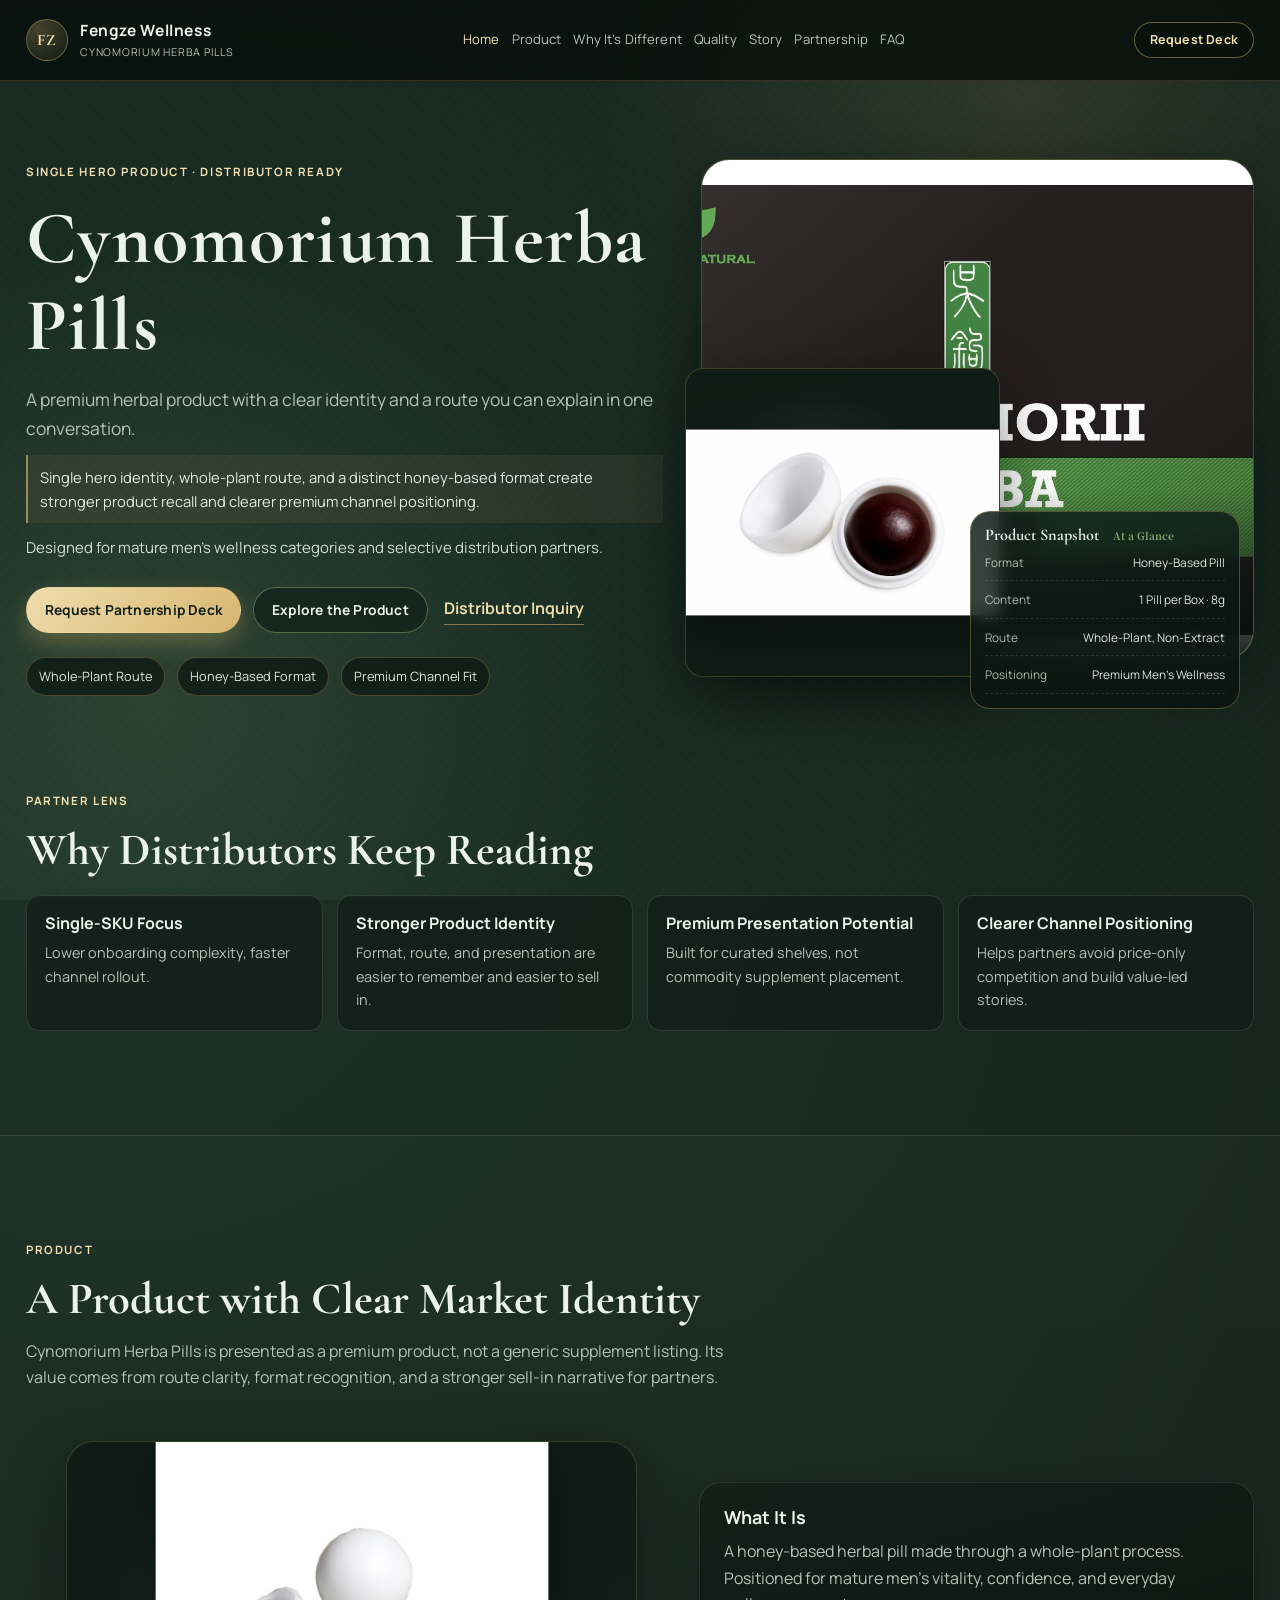
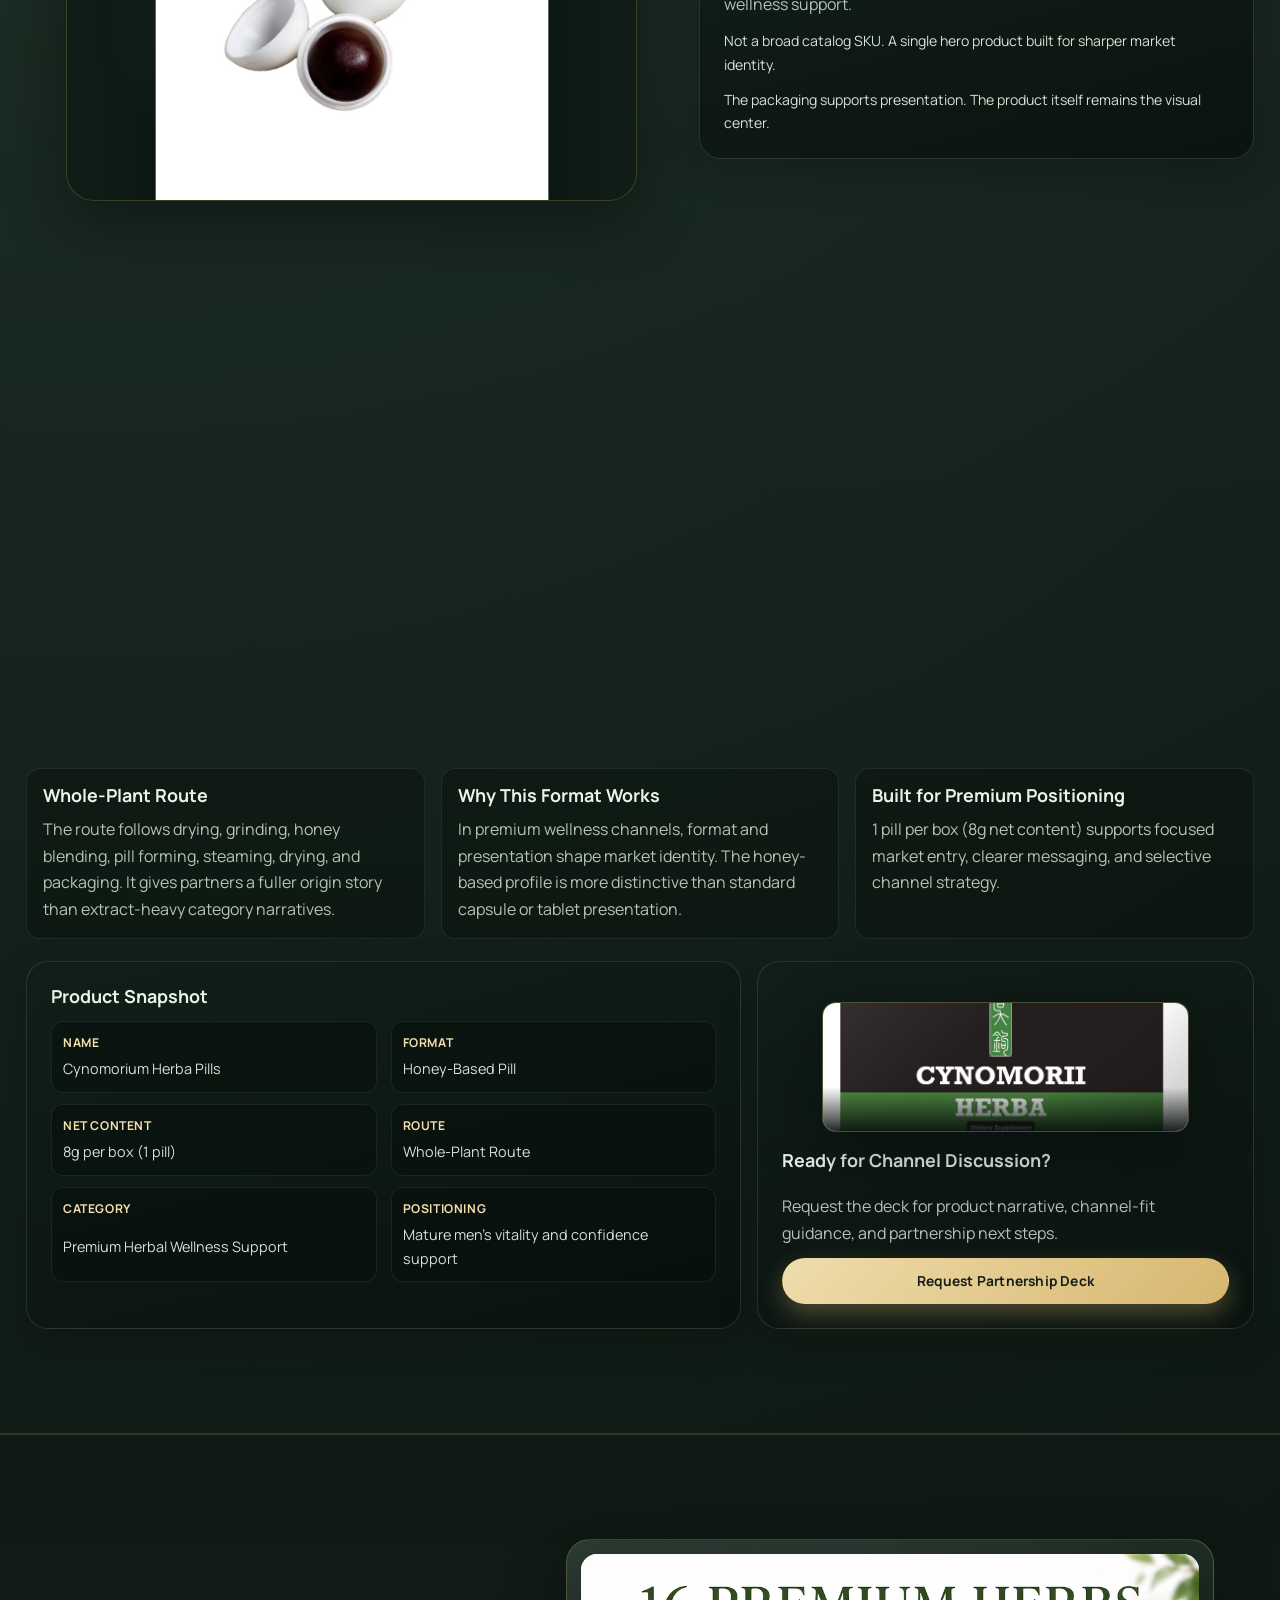
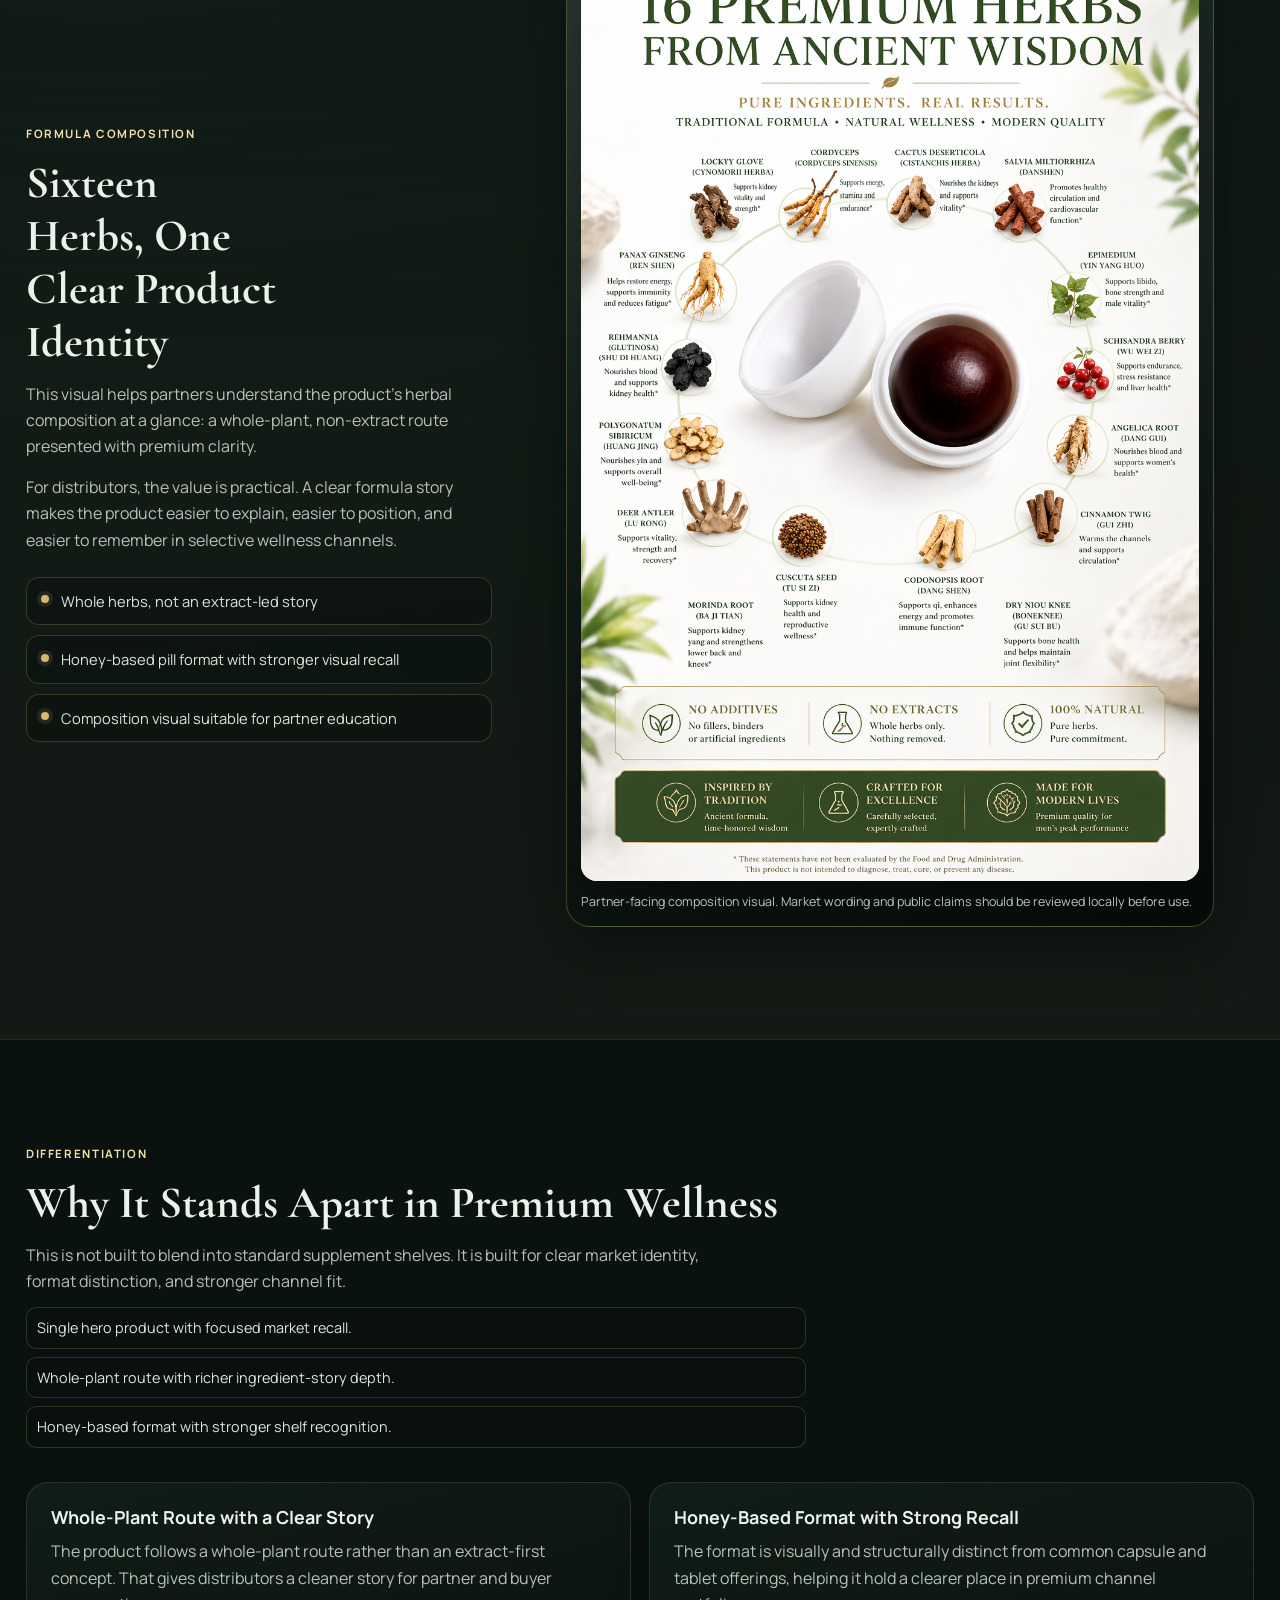
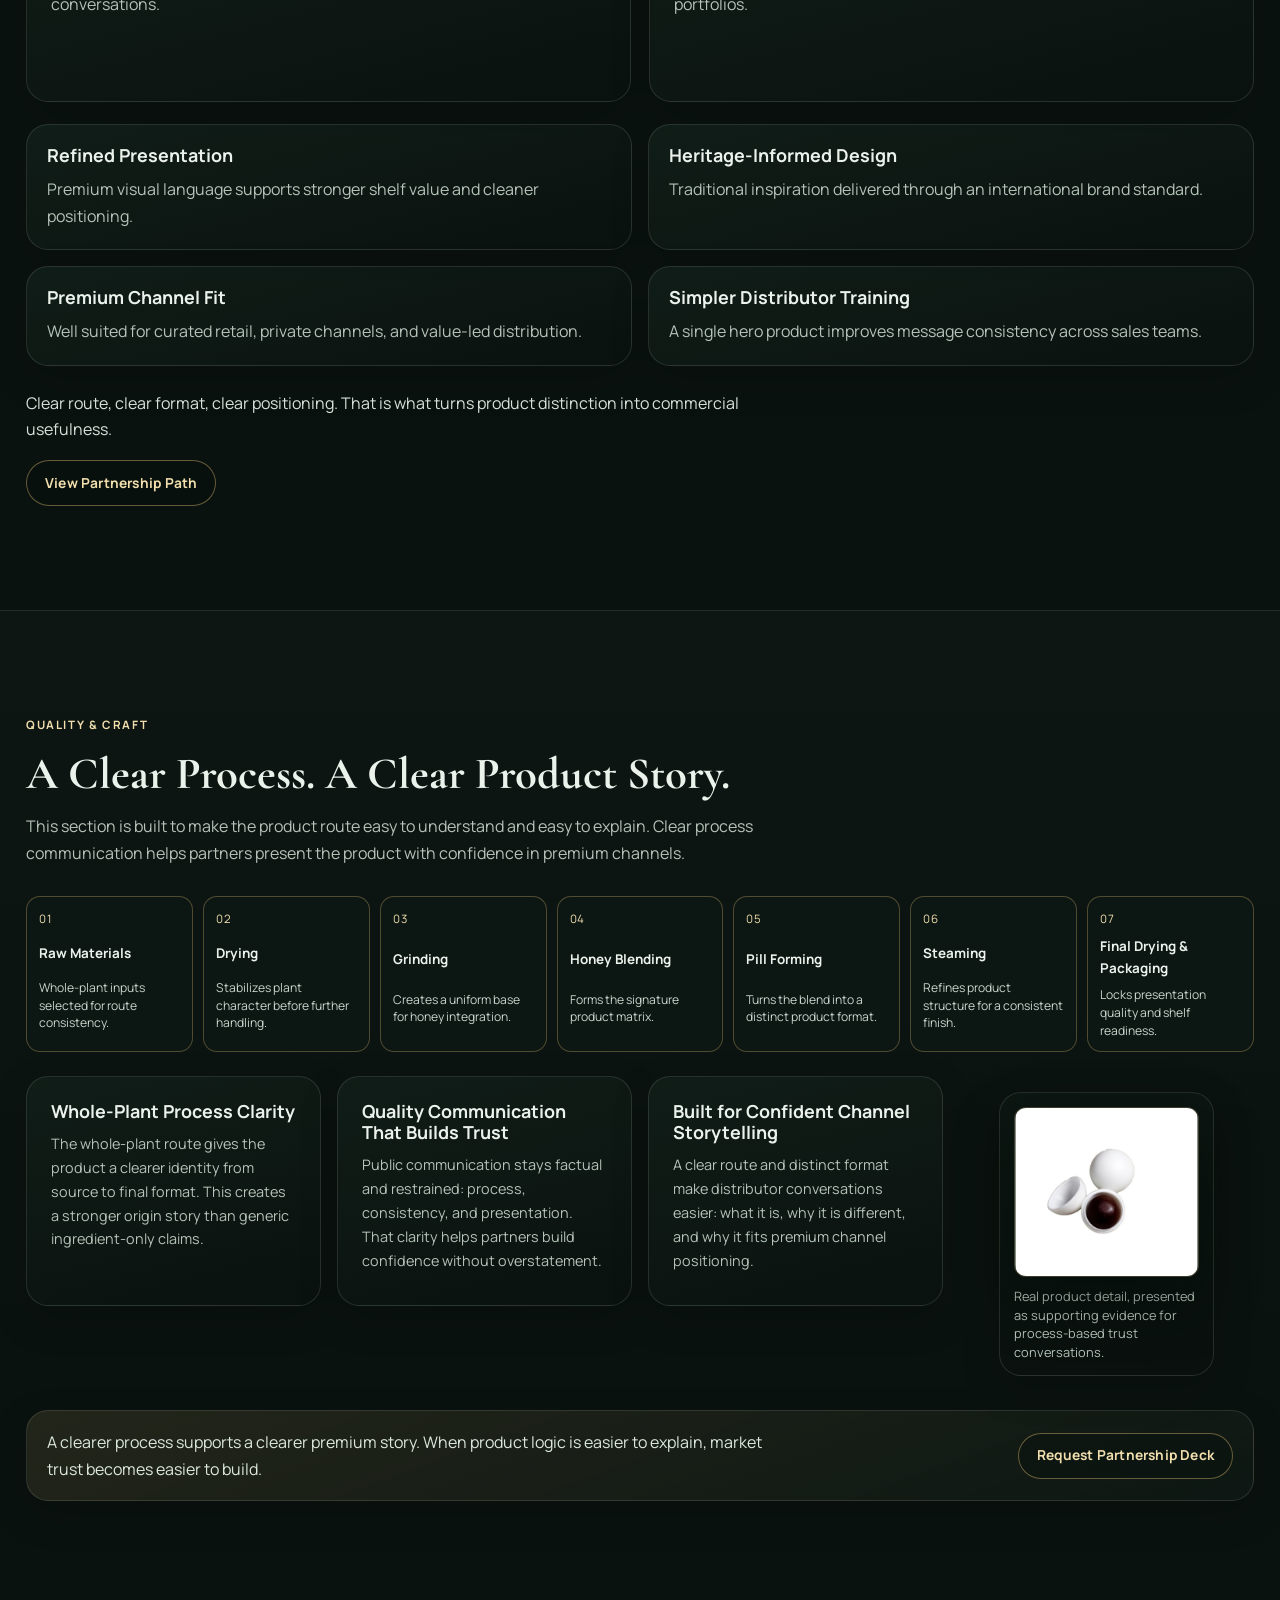
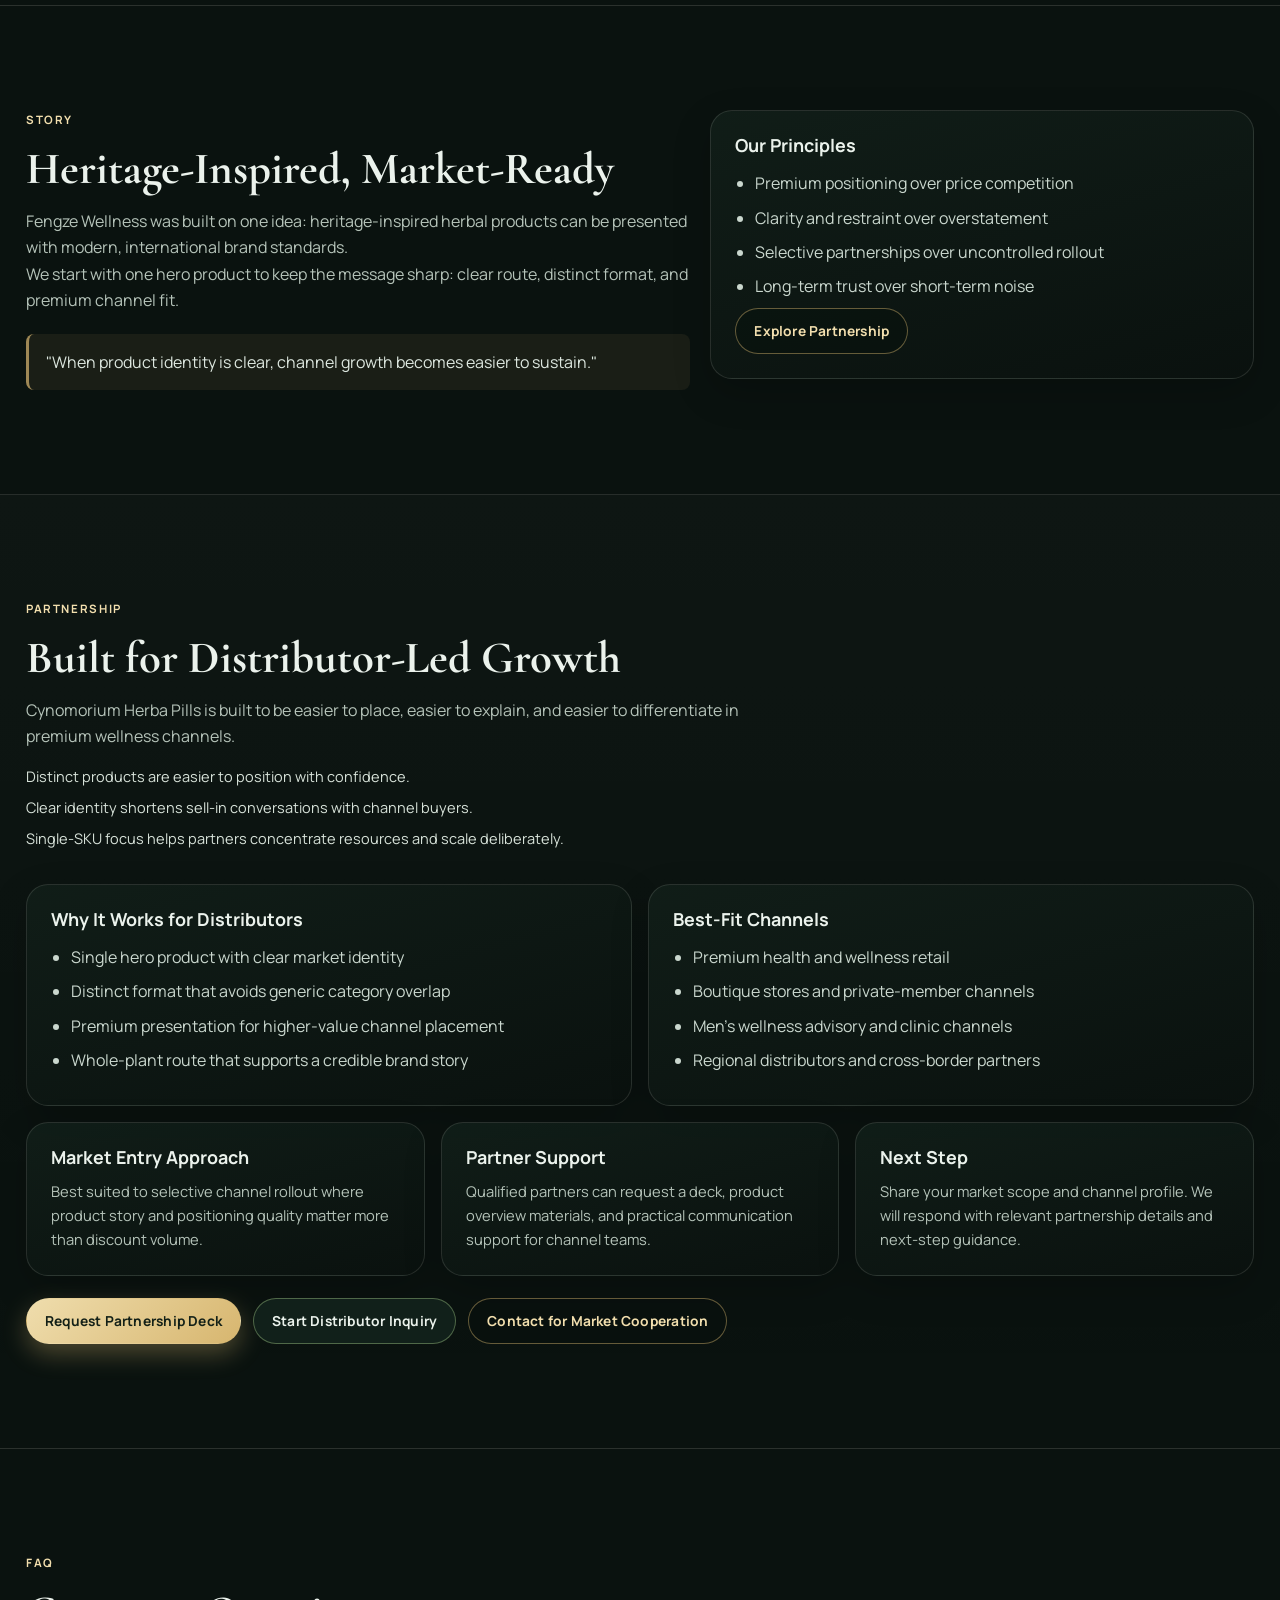
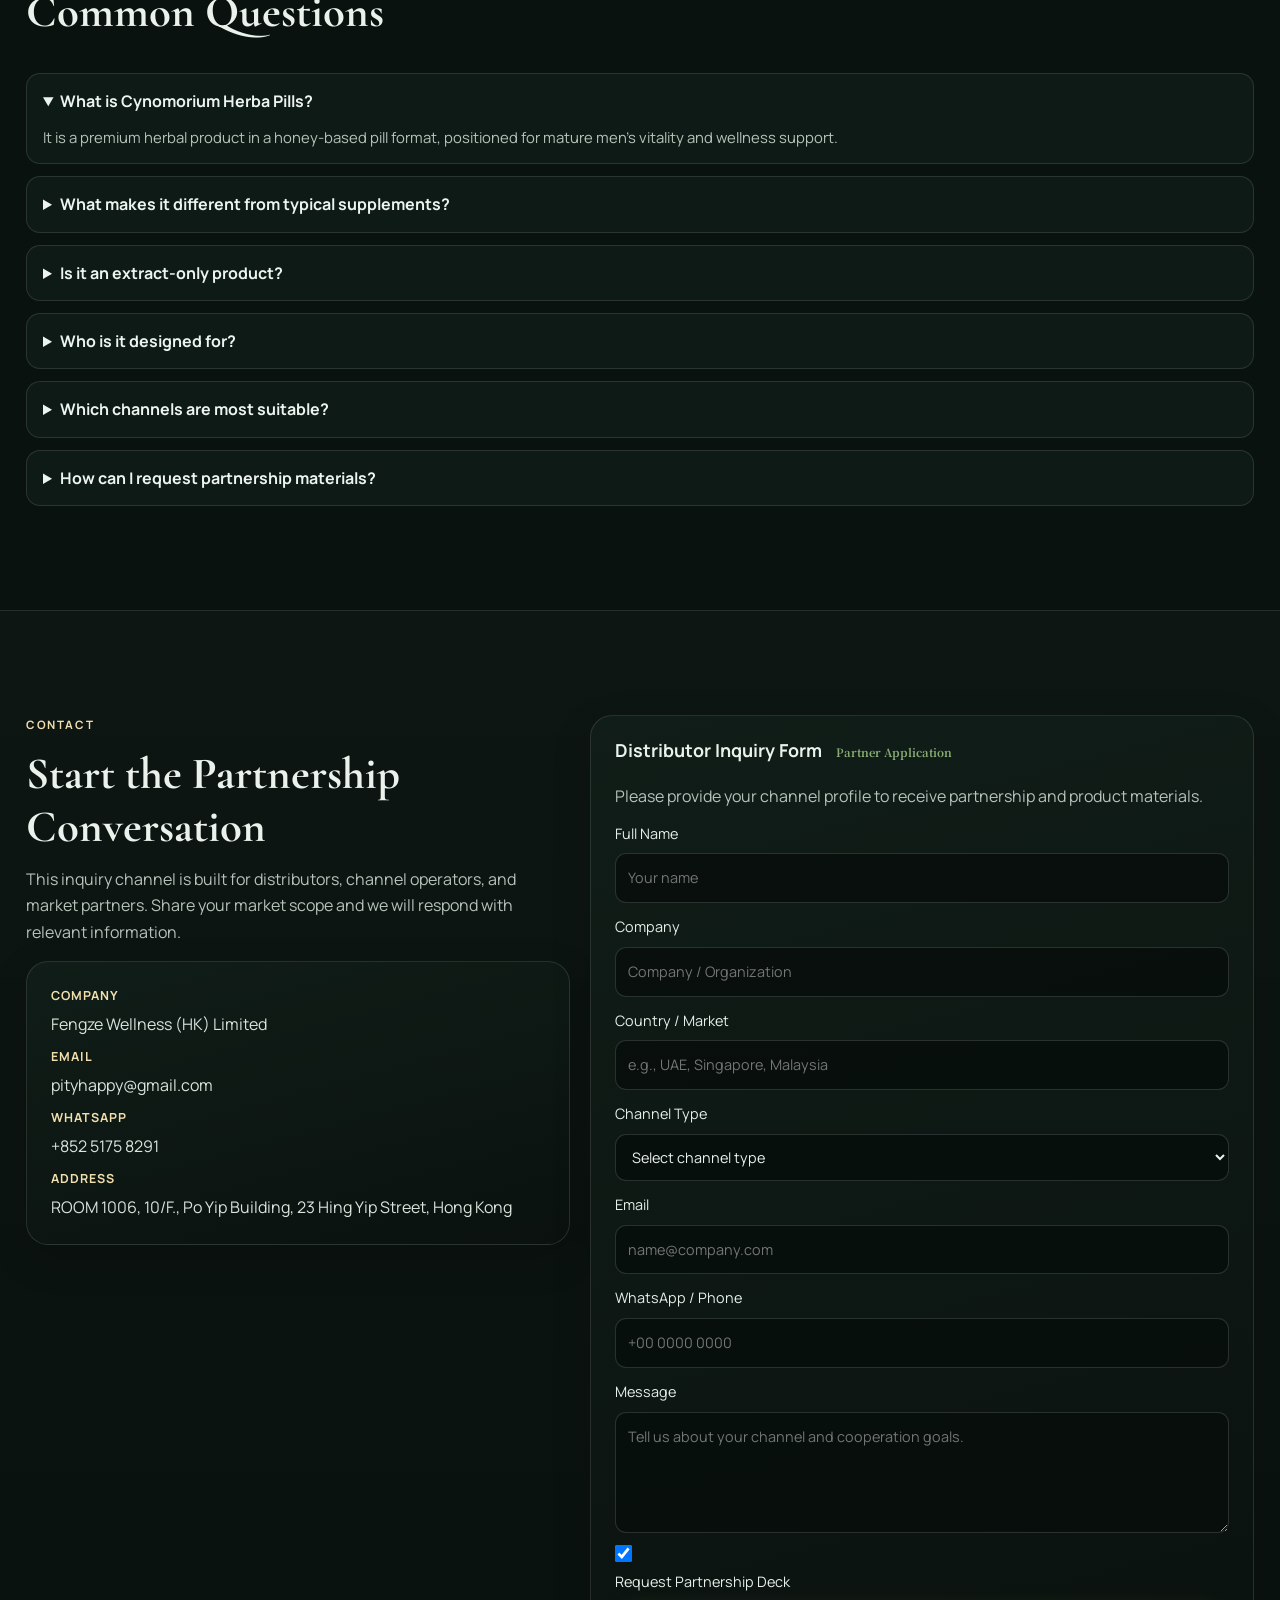
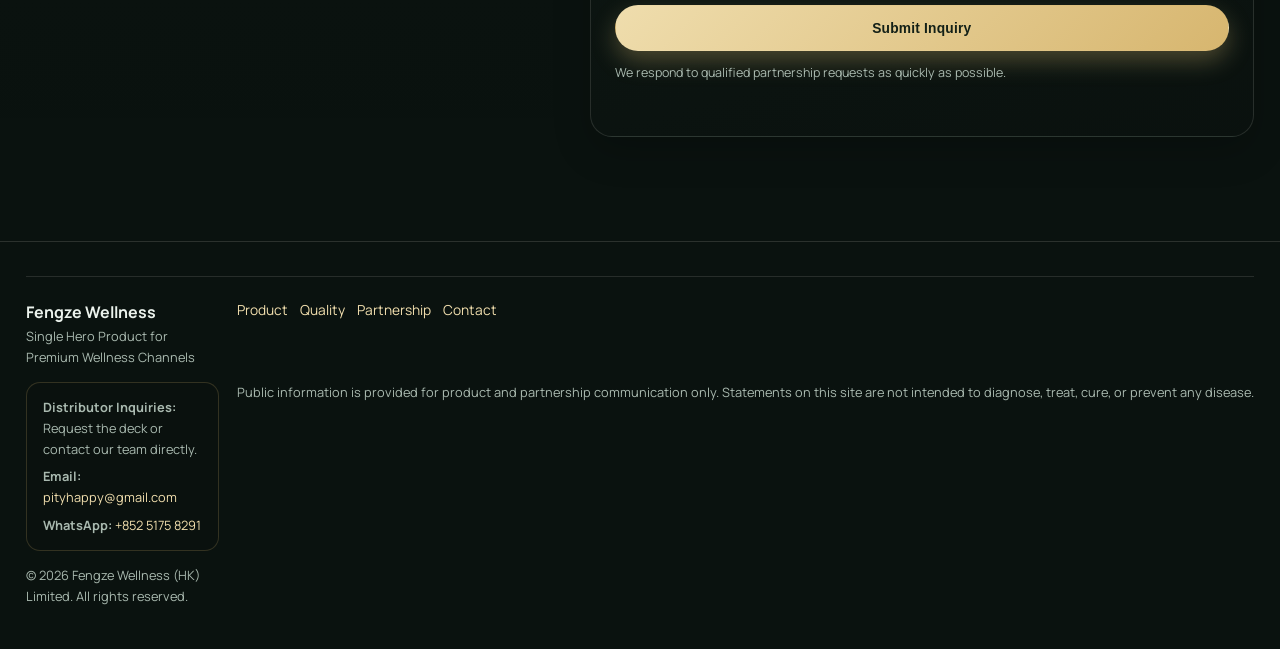
==== commit eef13eca: "Remove Chinese text from English usage method" ====
--- a/index.html
+++ b/index.html
@@ -165,7 +165,6 @@
             <p class="kicker">Usage Method</p>
             <h3 id="usage-method-title">How to Take Cynomorium Herba Pills</h3>
             <p>Open the wax shell, chew the honey-based pill slowly, then drink a cup of warm water.</p>
-            <p class="usage-cn">打开蜡丸，取出黑褐色蜜丸，像吃巧克力一样细嚼后，用一杯温水送服。</p>
           </div>
 
           <div class="usage-timeline" aria-label="Four-step usage method animation">
@@ -177,7 +176,7 @@
                 <span class="wax-half wax-half-right"></span>
               </div>
               <span class="usage-step-number">01</span>
-              <h4>Open the Wax Shell <span>打开蜡丸</span></h4>
+              <h4>Open the Wax Shell</h4>
               <p>Gently open the ivory wax shell along its natural seam.</p>
             </section>
 
@@ -188,7 +187,7 @@
                 <span class="deep-honey-pill"></span>
               </div>
               <span class="usage-step-number">02</span>
-              <h4>Reveal the Honey Pill <span>取出蜜丸</span></h4>
+              <h4>Reveal the Honey Pill</h4>
               <p>Take out the deep black-brown honey pill inside.</p>
             </section>
 
@@ -200,7 +199,7 @@
                 <span class="chew-mark chew-mark-two"></span>
               </div>
               <span class="usage-step-number">03</span>
-              <h4>Chew Slowly <span>细嚼食用</span></h4>
+              <h4>Chew Slowly</h4>
               <p>Chew slowly, similar to eating a chocolate ball.</p>
             </section>
 
@@ -212,7 +211,7 @@
                 <span class="water-surface"></span>
               </div>
               <span class="usage-step-number">04</span>
-              <h4>Drink Warm Water <span>温水送服</span></h4>
+              <h4>Drink Warm Water</h4>
               <p>Finish with a cup of warm water after chewing.</p>
             </section>
           </div>
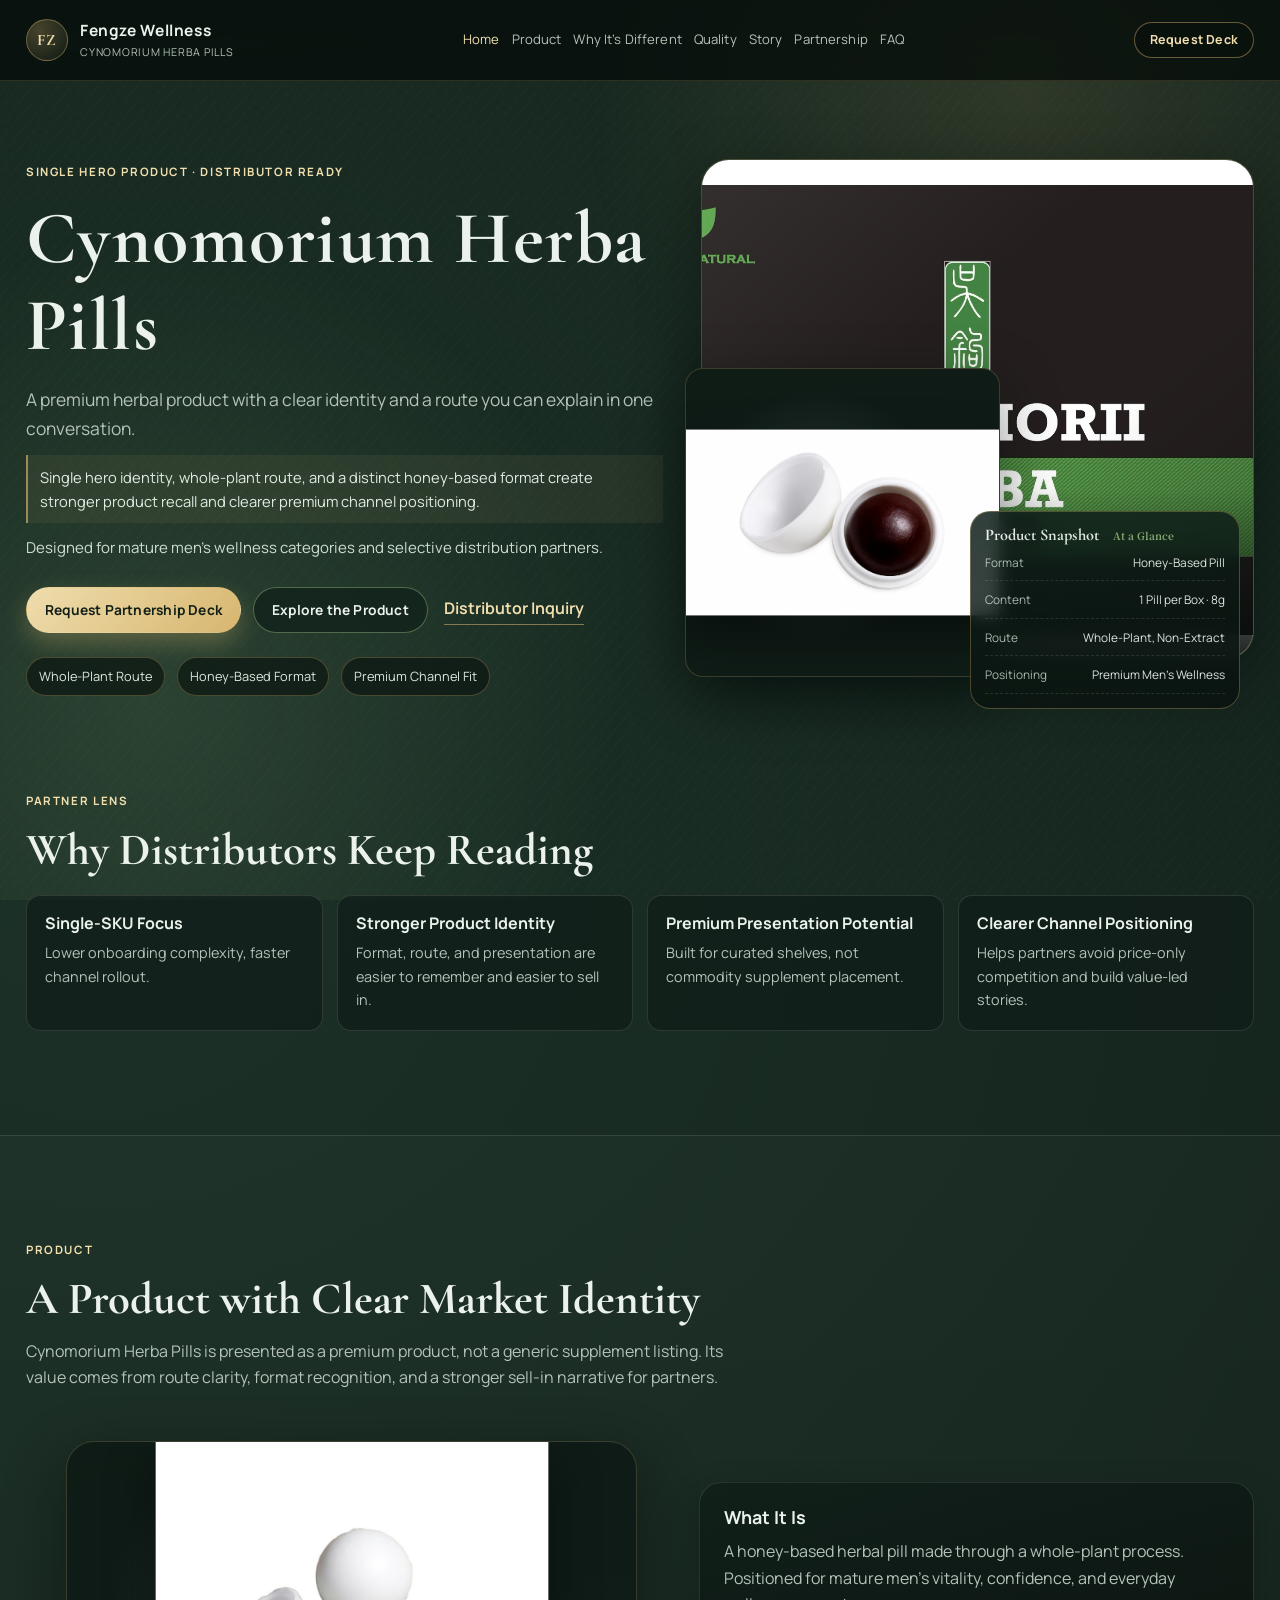
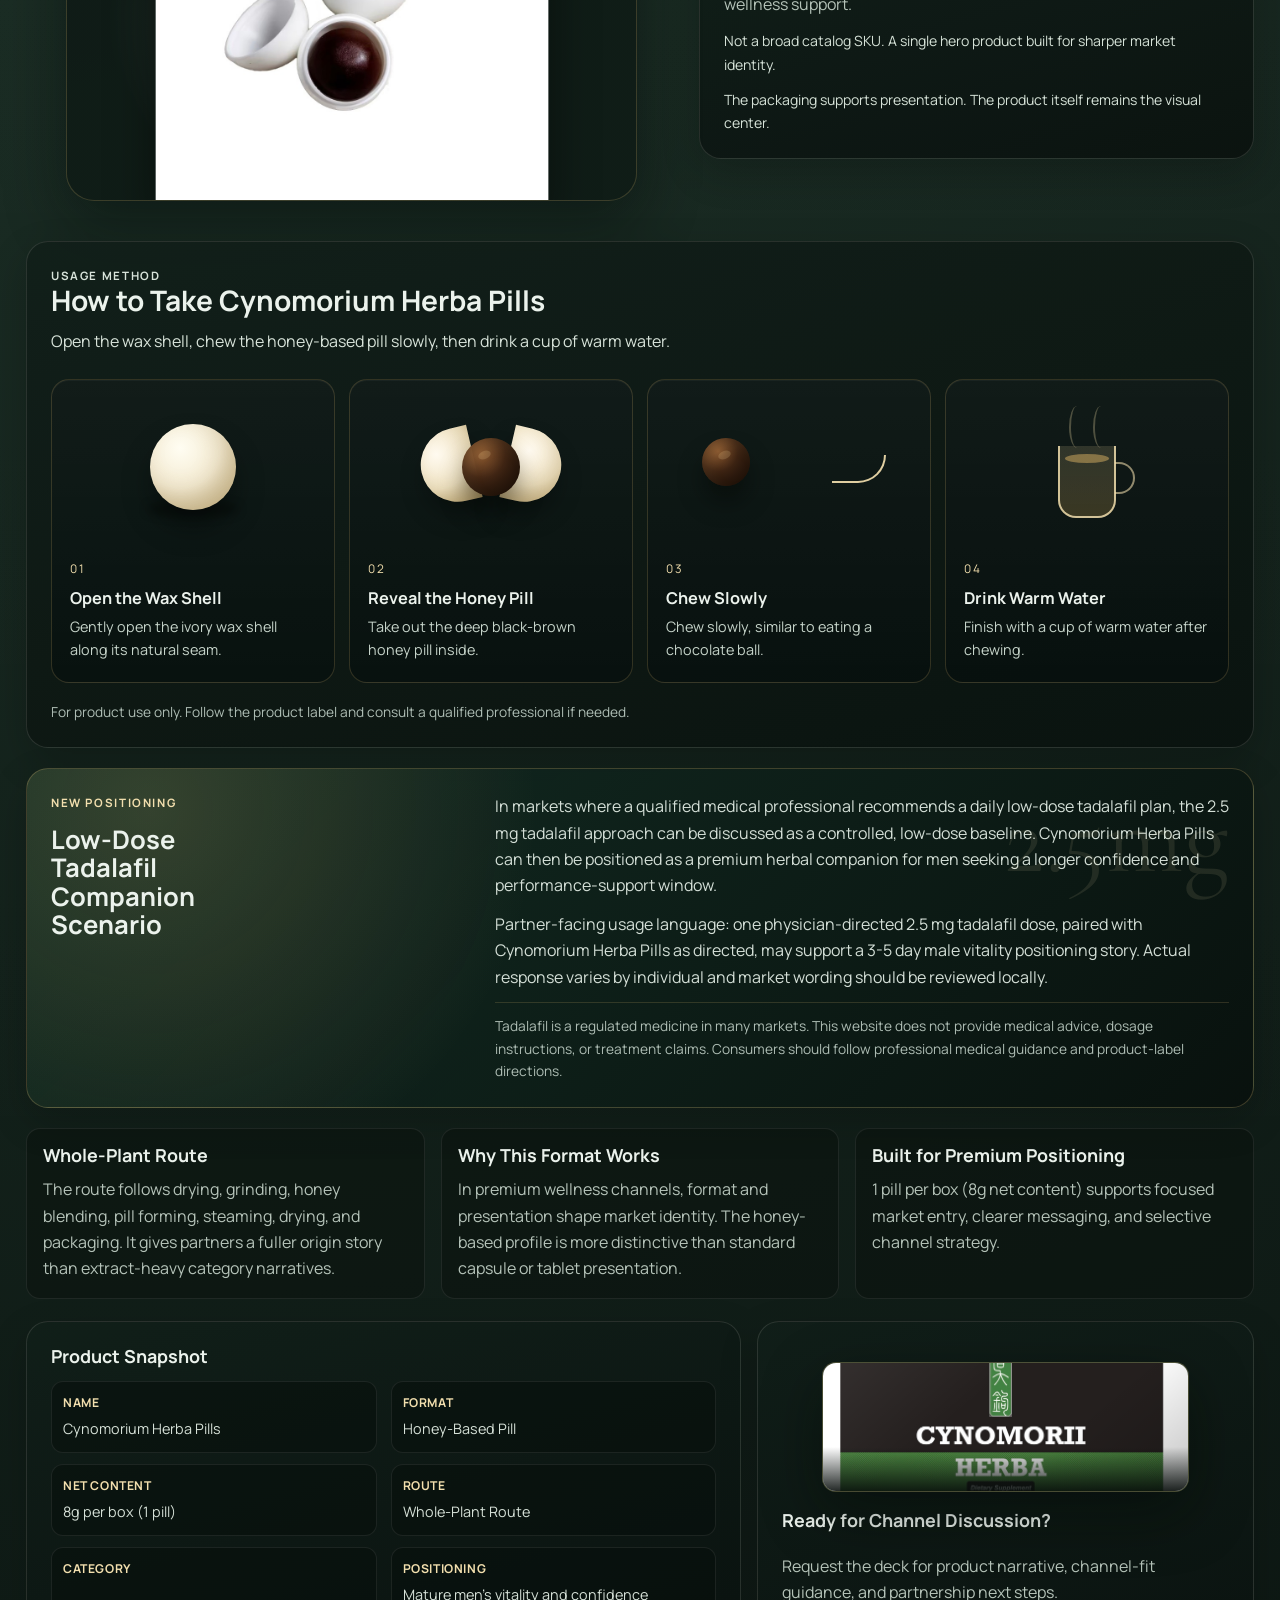
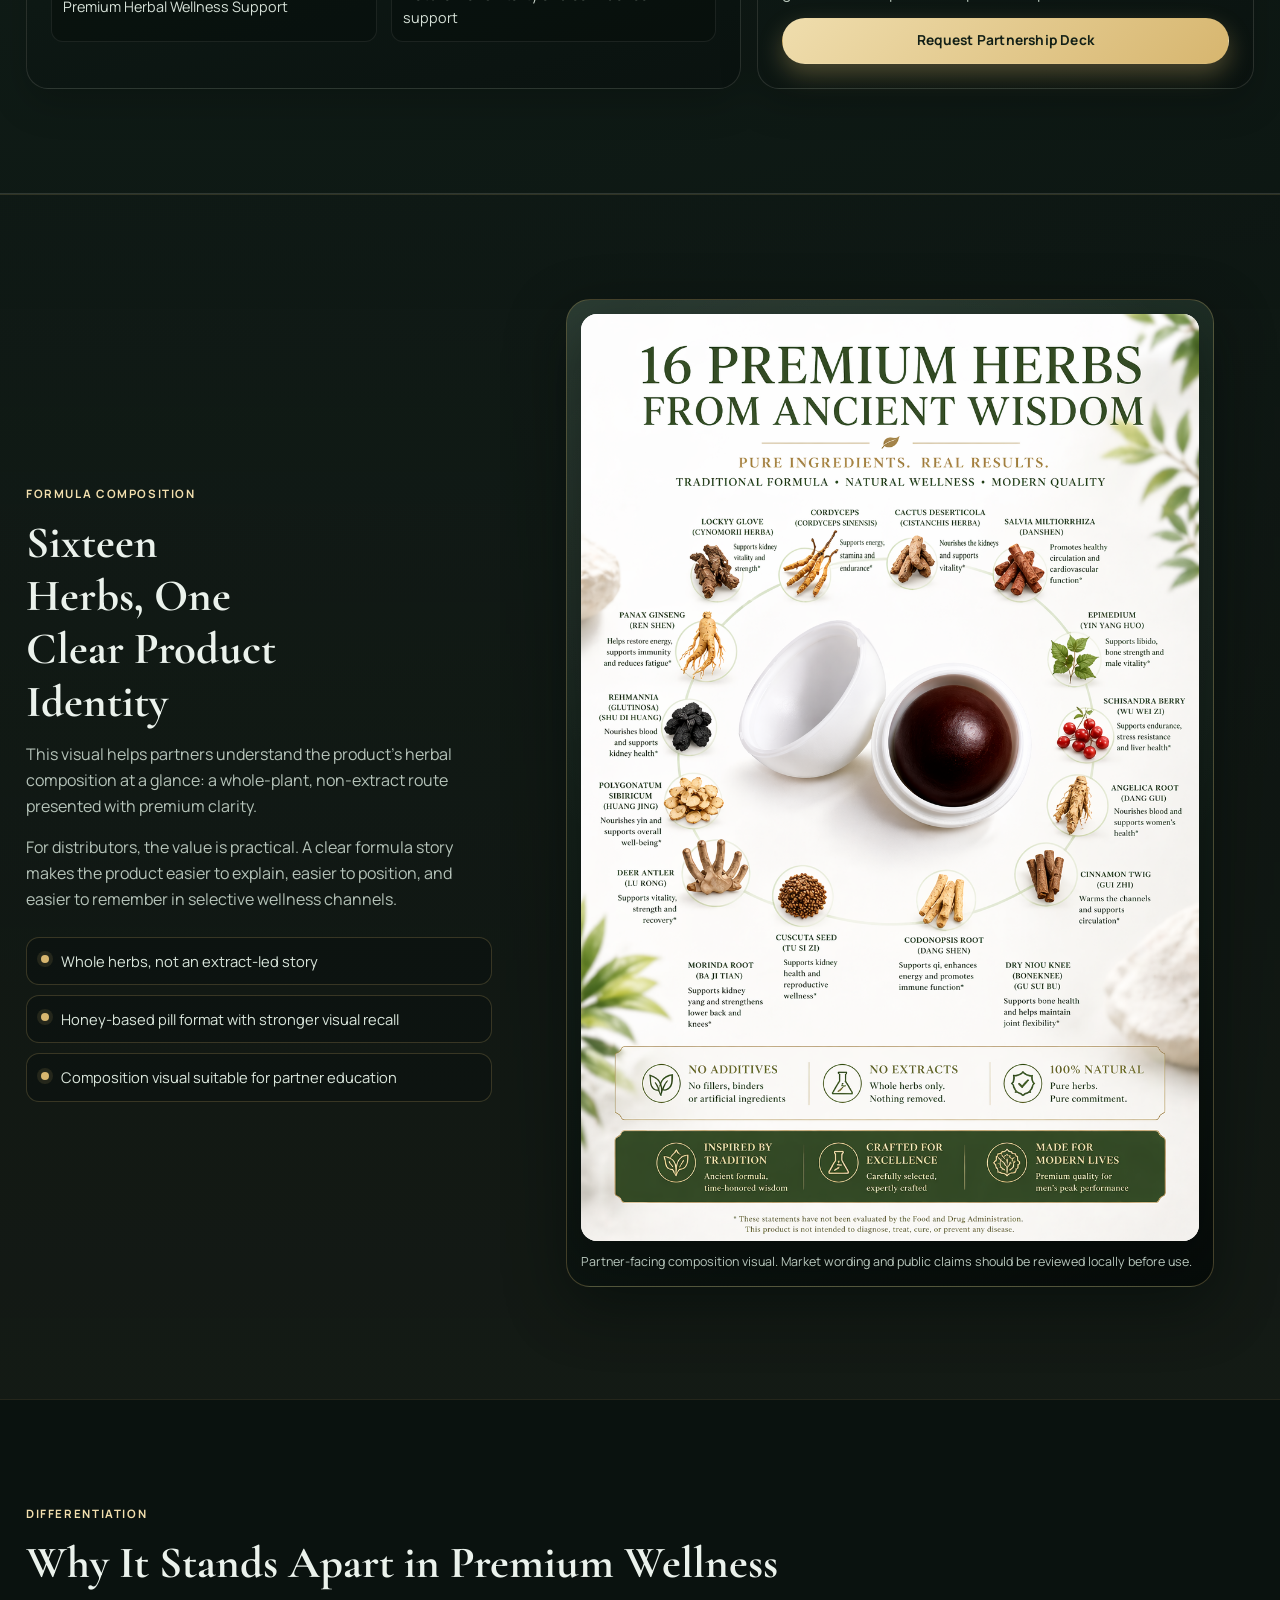
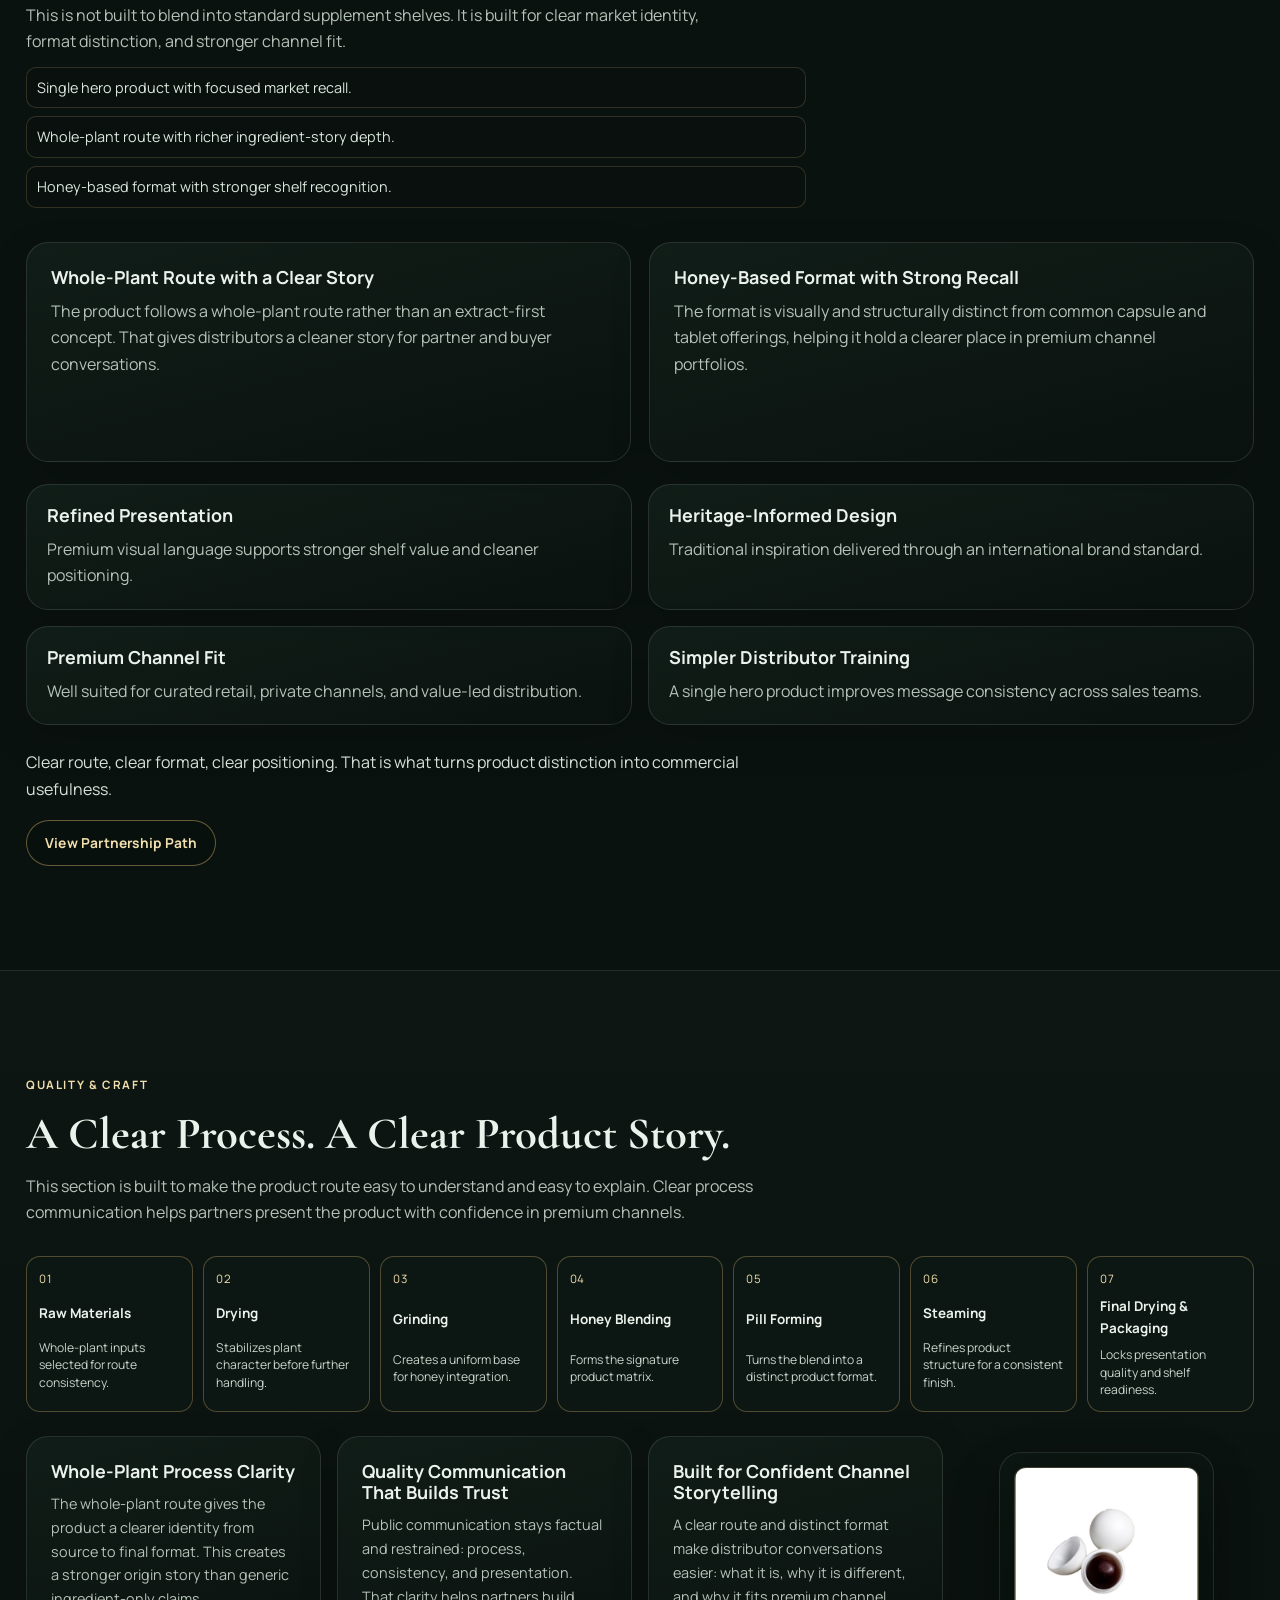
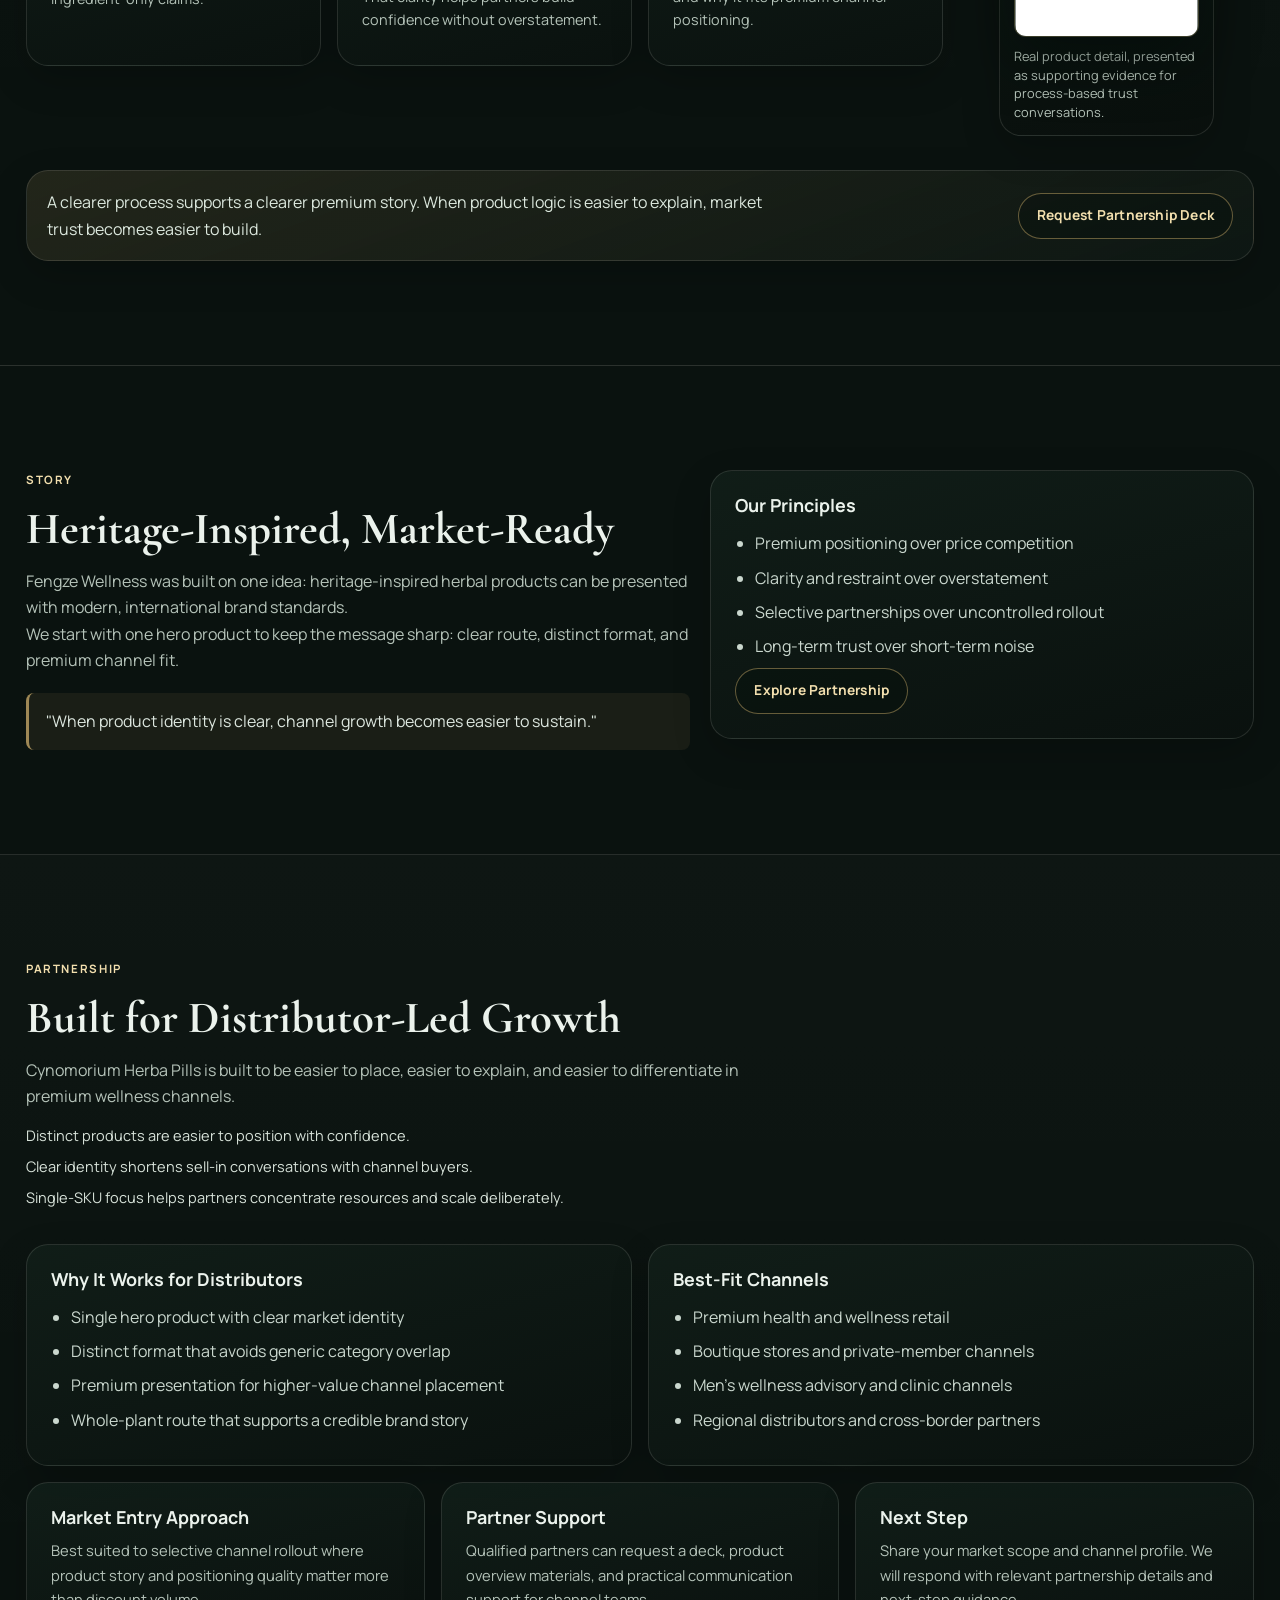
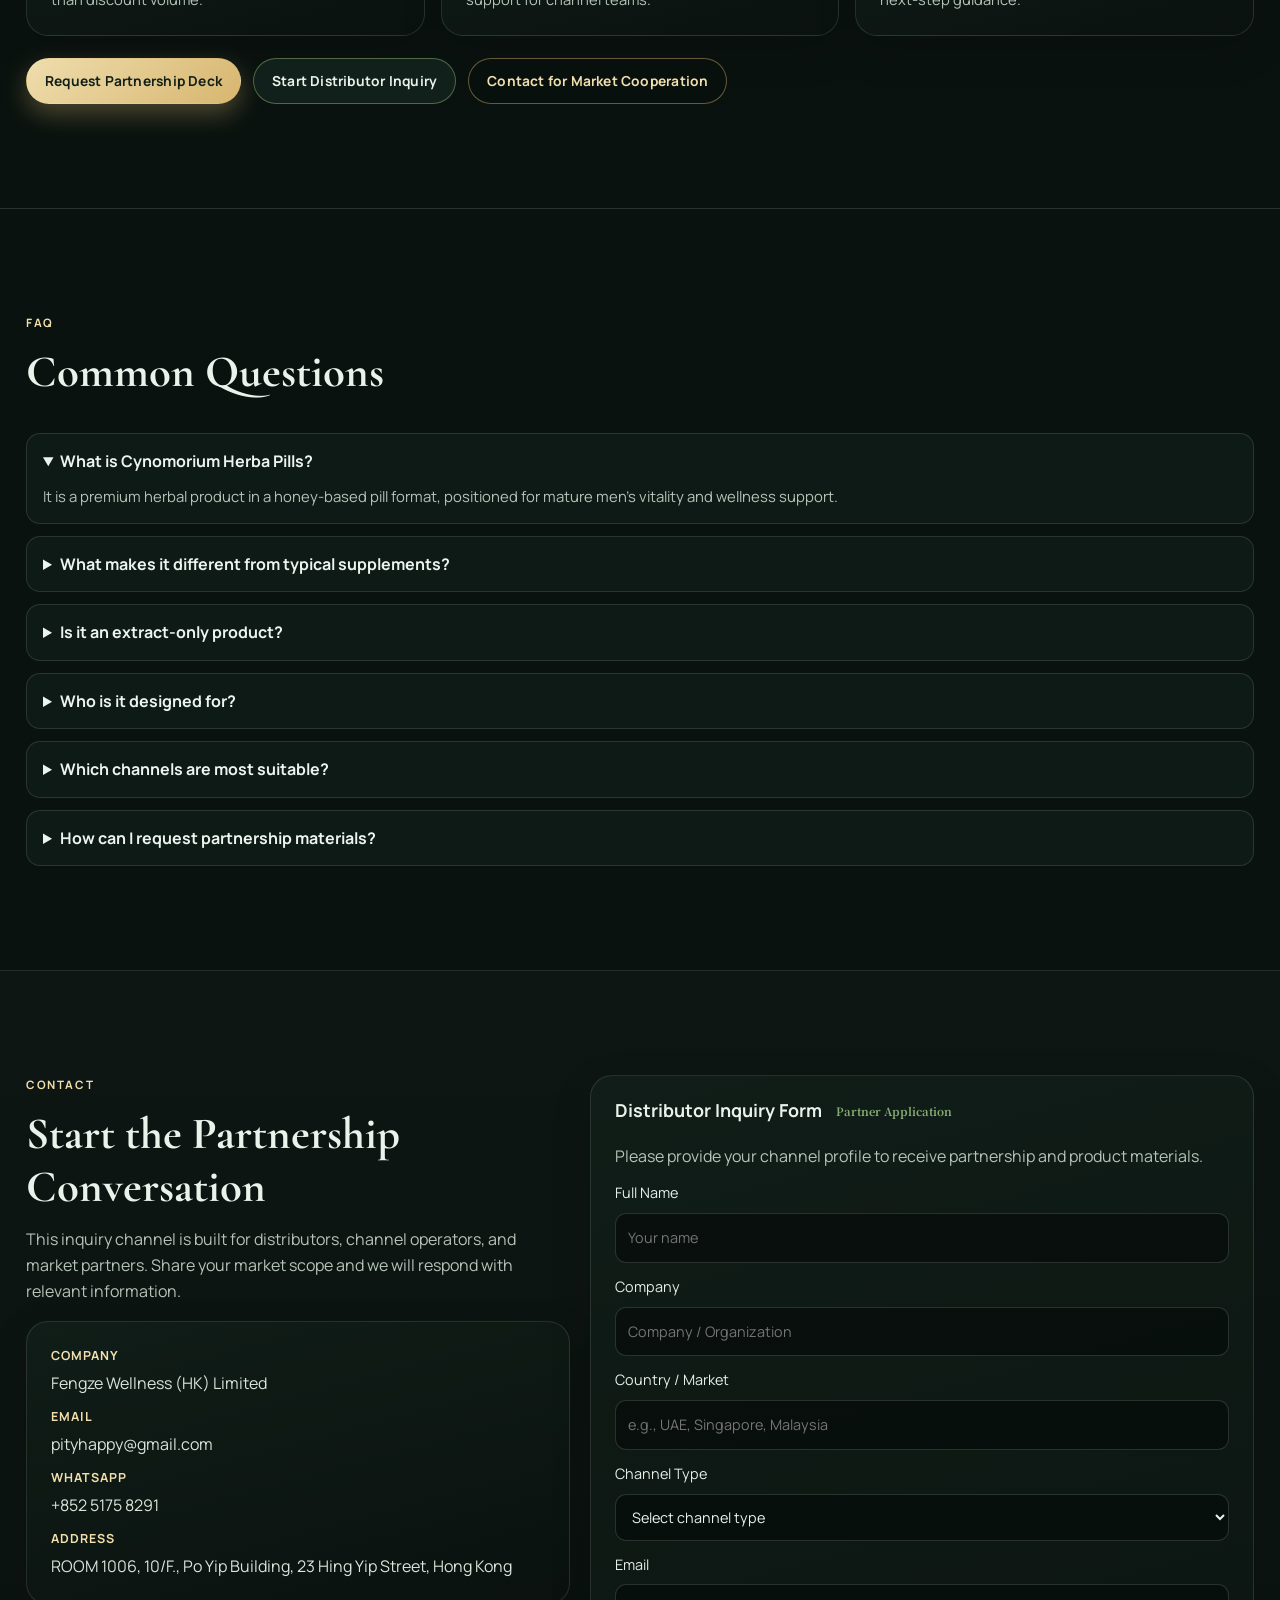
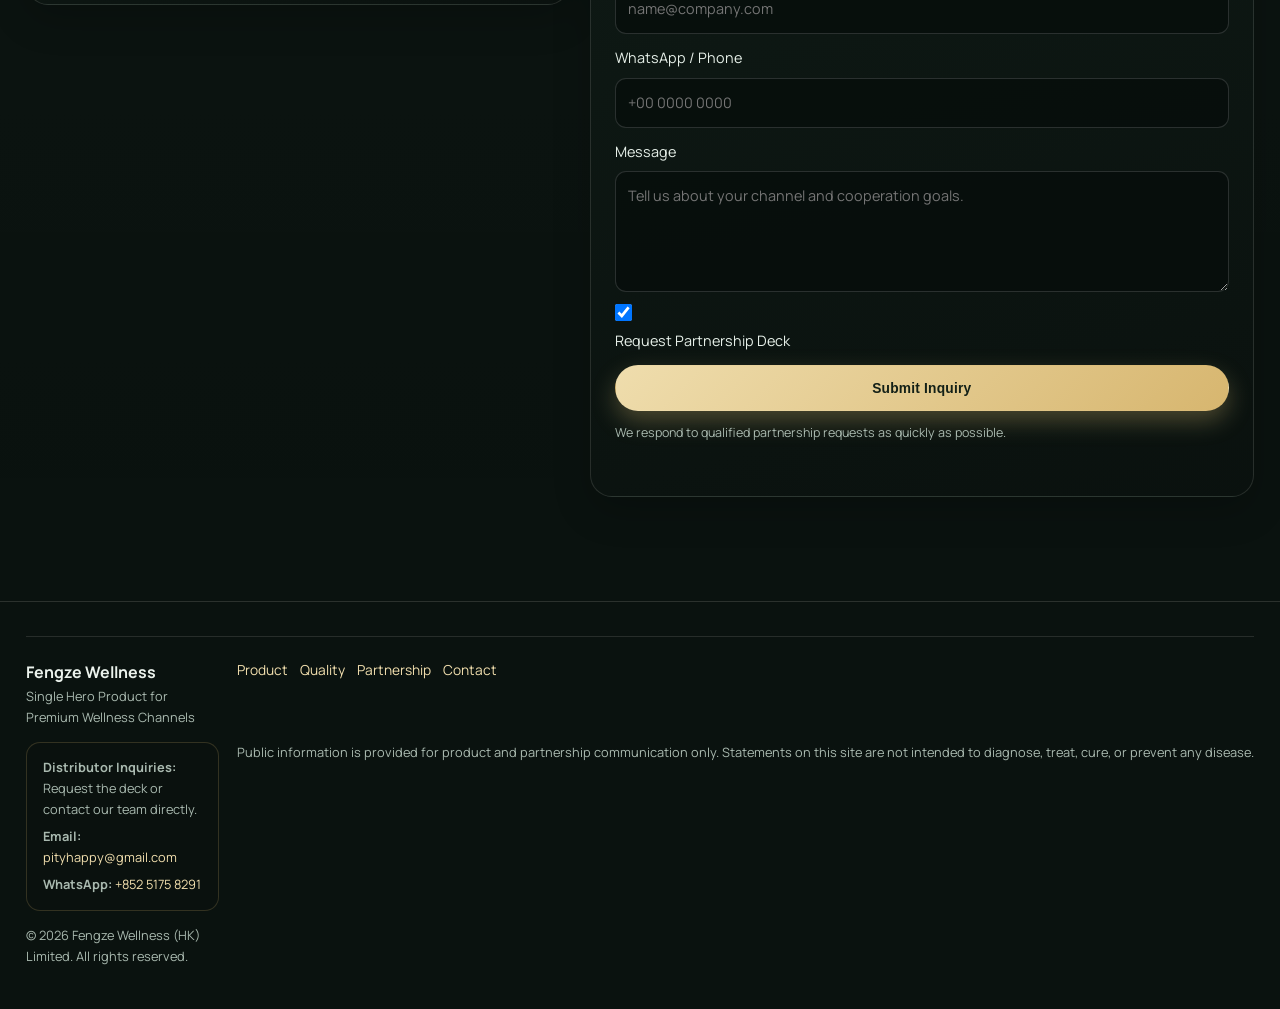
==== commit 367fa0c0: "Add low-dose tadalafil positioning block" ====
--- a/index.html
+++ b/index.html
@@ -219,6 +219,31 @@
           <p class="usage-method-note">For product use only. Follow the product label and consult a qualified professional if needed.</p>
         </article>
 
+        <article class="card regimen-position-card reveal">
+          <div>
+            <p class="kicker">New Positioning</p>
+            <h3>Low-Dose Tadalafil Companion Scenario</h3>
+          </div>
+          <div class="regimen-position-copy">
+            <p>
+              In markets where a qualified medical professional recommends a daily low-dose tadalafil plan,
+              the 2.5 mg tadalafil approach can be discussed as a controlled, low-dose baseline.
+              Cynomorium Herba Pills can then be positioned as a premium herbal companion for men seeking
+              a longer confidence and performance-support window.
+            </p>
+            <p>
+              Partner-facing usage language: one physician-directed 2.5 mg tadalafil dose, paired with
+              Cynomorium Herba Pills as directed, may support a 3-5 day male vitality positioning story.
+              Actual response varies by individual and market wording should be reviewed locally.
+            </p>
+            <p class="regimen-position-note">
+              Tadalafil is a regulated medicine in many markets. This website does not provide medical advice,
+              dosage instructions, or treatment claims. Consumers should follow professional medical guidance
+              and product-label directions.
+            </p>
+          </div>
+        </article>
+
         <div class="product-story-grid">
           <article>
             <h3>Whole-Plant Route</h3>
--- a/styles.css
+++ b/styles.css
@@ -732,6 +732,57 @@
   font-size: 0.86rem;
 }
 
+.regimen-position-card {
+  position: relative;
+  margin-top: 20px;
+  display: grid;
+  grid-template-columns: minmax(220px, 0.8fr) minmax(0, 1.4fr);
+  gap: 24px;
+  overflow: hidden;
+  border-color: rgba(215, 182, 111, 0.26);
+  background:
+    radial-gradient(circle at 10% 12%, rgba(215, 182, 111, 0.18), transparent 34%),
+    linear-gradient(135deg, rgba(18, 44, 35, 0.9), rgba(8, 16, 13, 0.84));
+}
+
+.regimen-position-card::after {
+  content: "2.5mg";
+  position: absolute;
+  right: 24px;
+  top: 18px;
+  color: rgba(242, 223, 174, 0.1);
+  font-family: "Cormorant Garamond", serif;
+  font-size: clamp(3.8rem, 8vw, 7.5rem);
+  line-height: 1;
+  pointer-events: none;
+}
+
+.regimen-position-card h3 {
+  position: relative;
+  margin: 0;
+  max-width: 10ch;
+  font-size: clamp(1.45rem, 2vw, 2.1rem);
+  line-height: 1.1;
+}
+
+.regimen-position-copy {
+  position: relative;
+  display: grid;
+  gap: 12px;
+}
+
+.regimen-position-copy p {
+  margin: 0;
+  color: #d4dfd7;
+}
+
+.regimen-position-copy .regimen-position-note {
+  padding-top: 12px;
+  border-top: 1px solid rgba(215, 182, 111, 0.18);
+  color: #aebdb4;
+  font-size: 0.86rem;
+}
+
 .wax-shadow {
   width: 92px;
   height: 18px;
@@ -1711,6 +1762,22 @@
     padding: 20px;
   }
 
+  .regimen-position-card {
+    grid-template-columns: 1fr;
+    gap: 16px;
+    padding: 20px;
+  }
+
+  .regimen-position-card h3 {
+    max-width: 14ch;
+  }
+
+  .regimen-position-card::after {
+    right: 14px;
+    top: 12px;
+    font-size: 4.2rem;
+  }
+
   .usage-step-card {
     min-height: 250px;
   }
